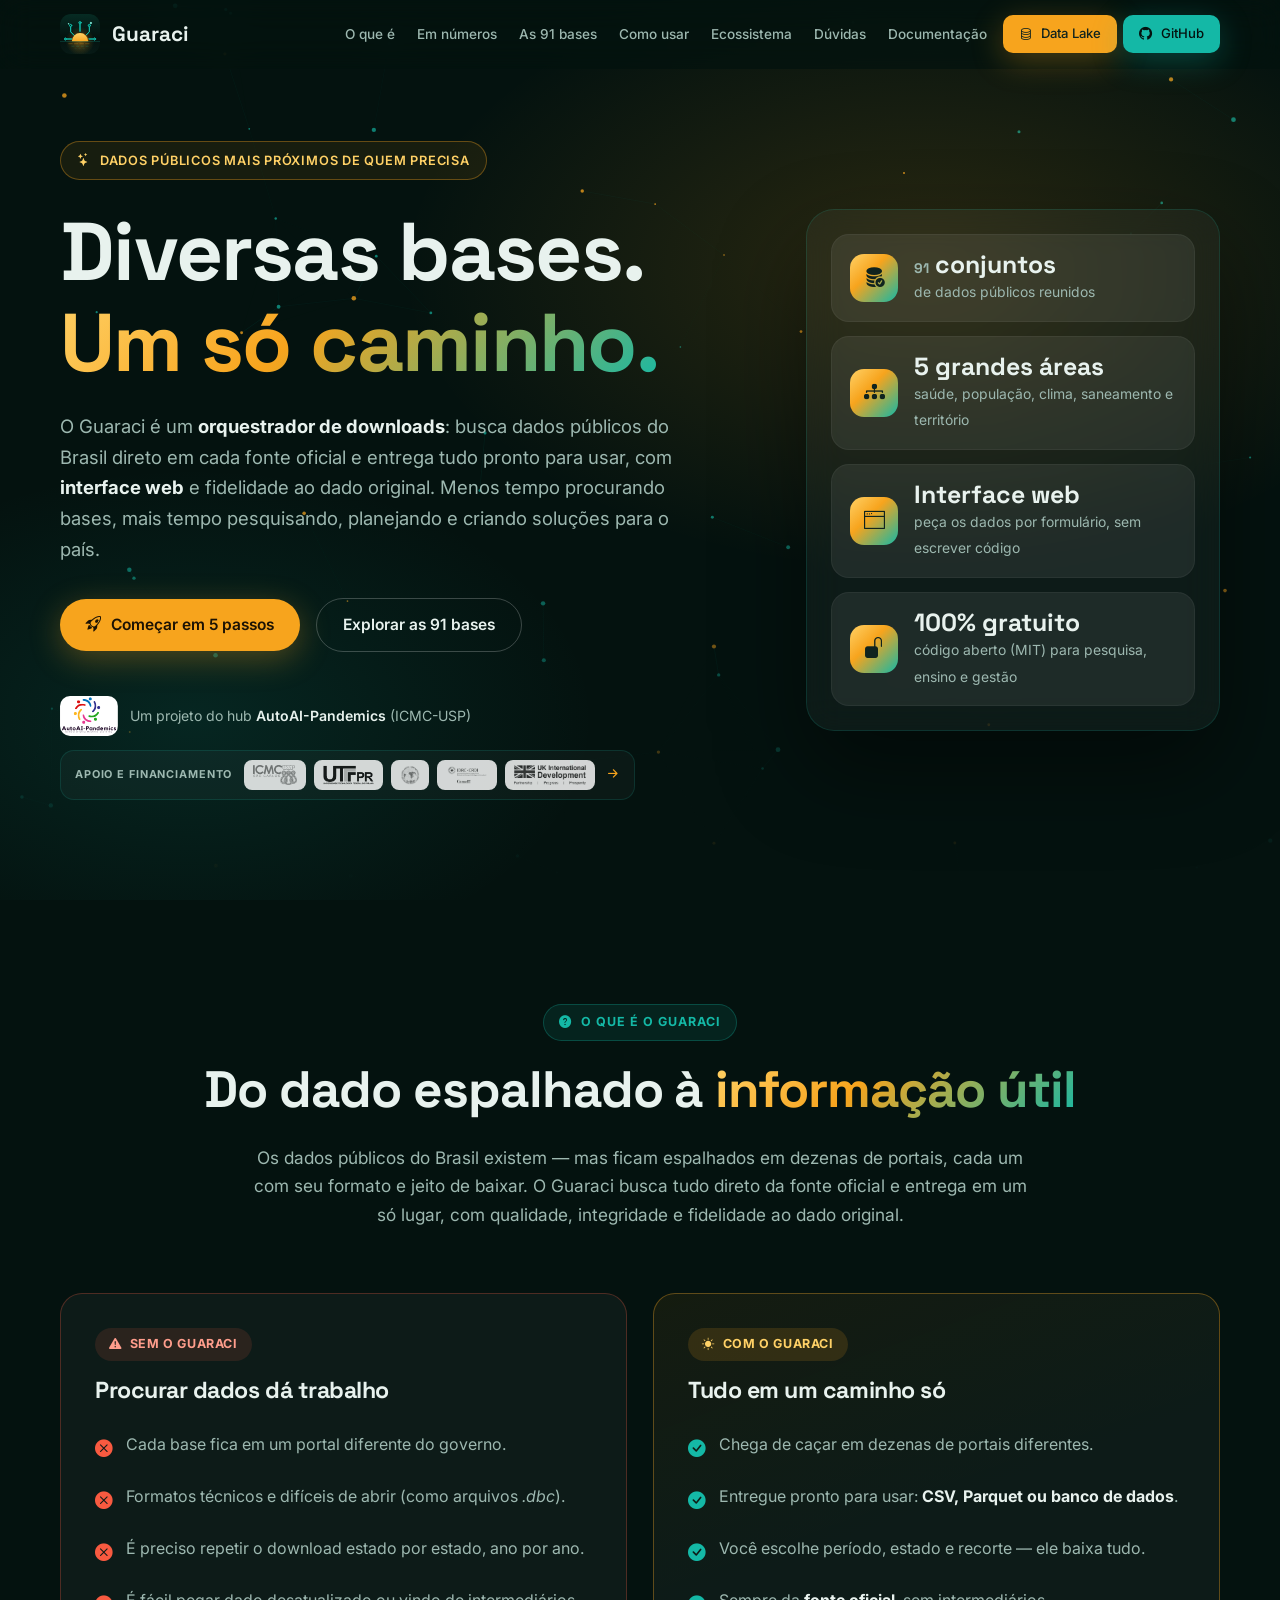
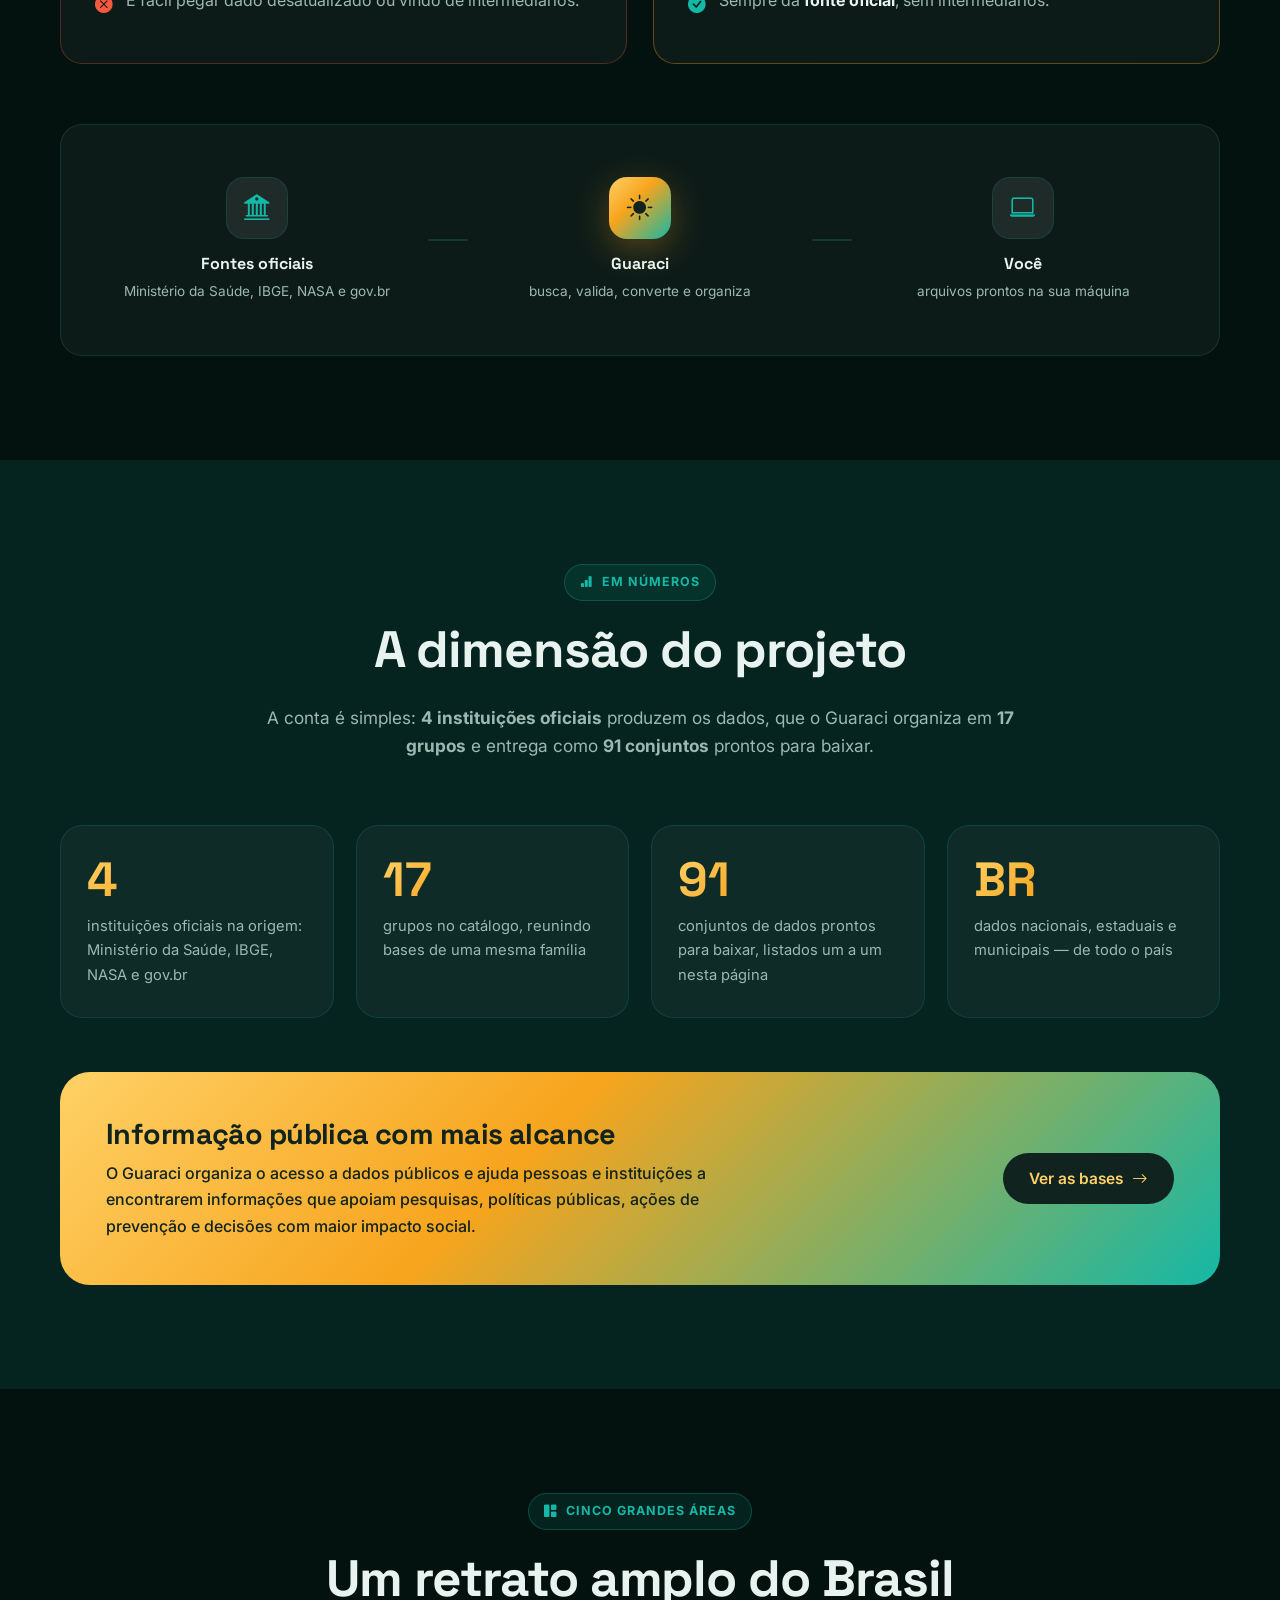
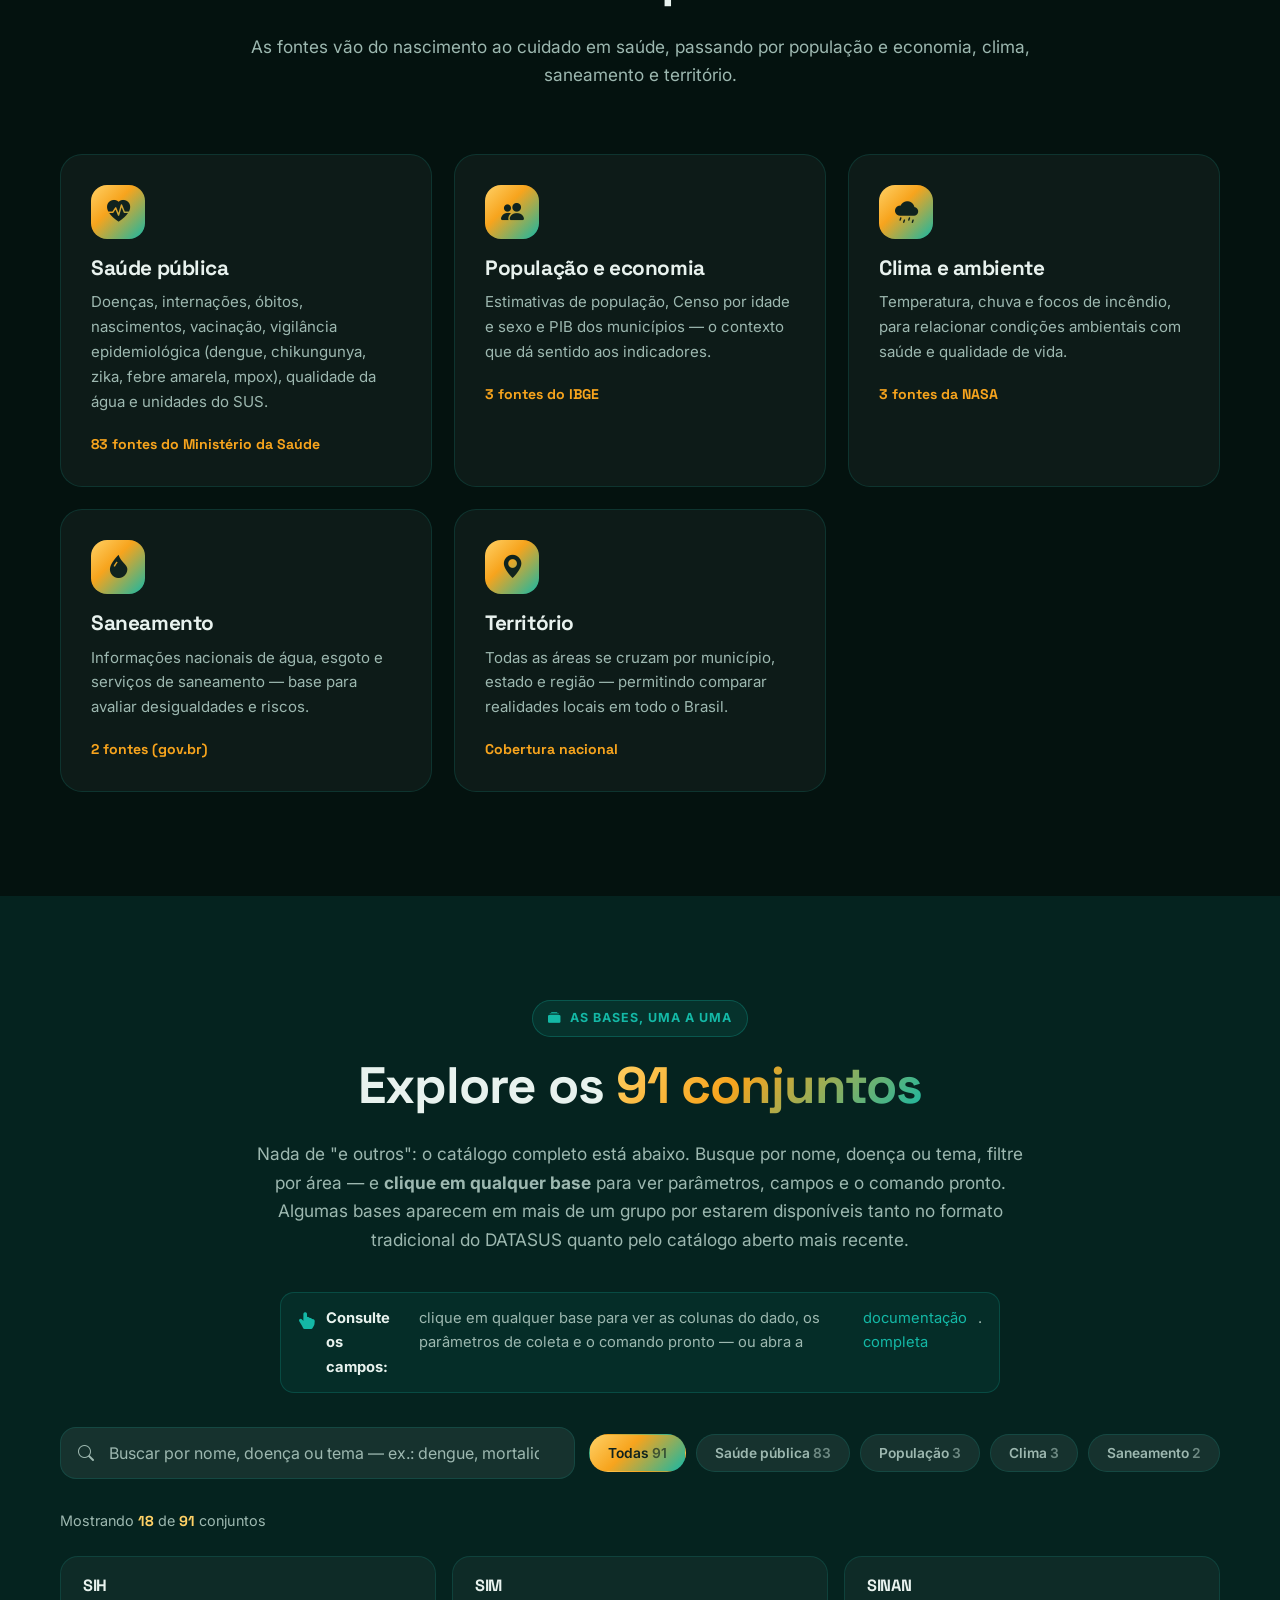
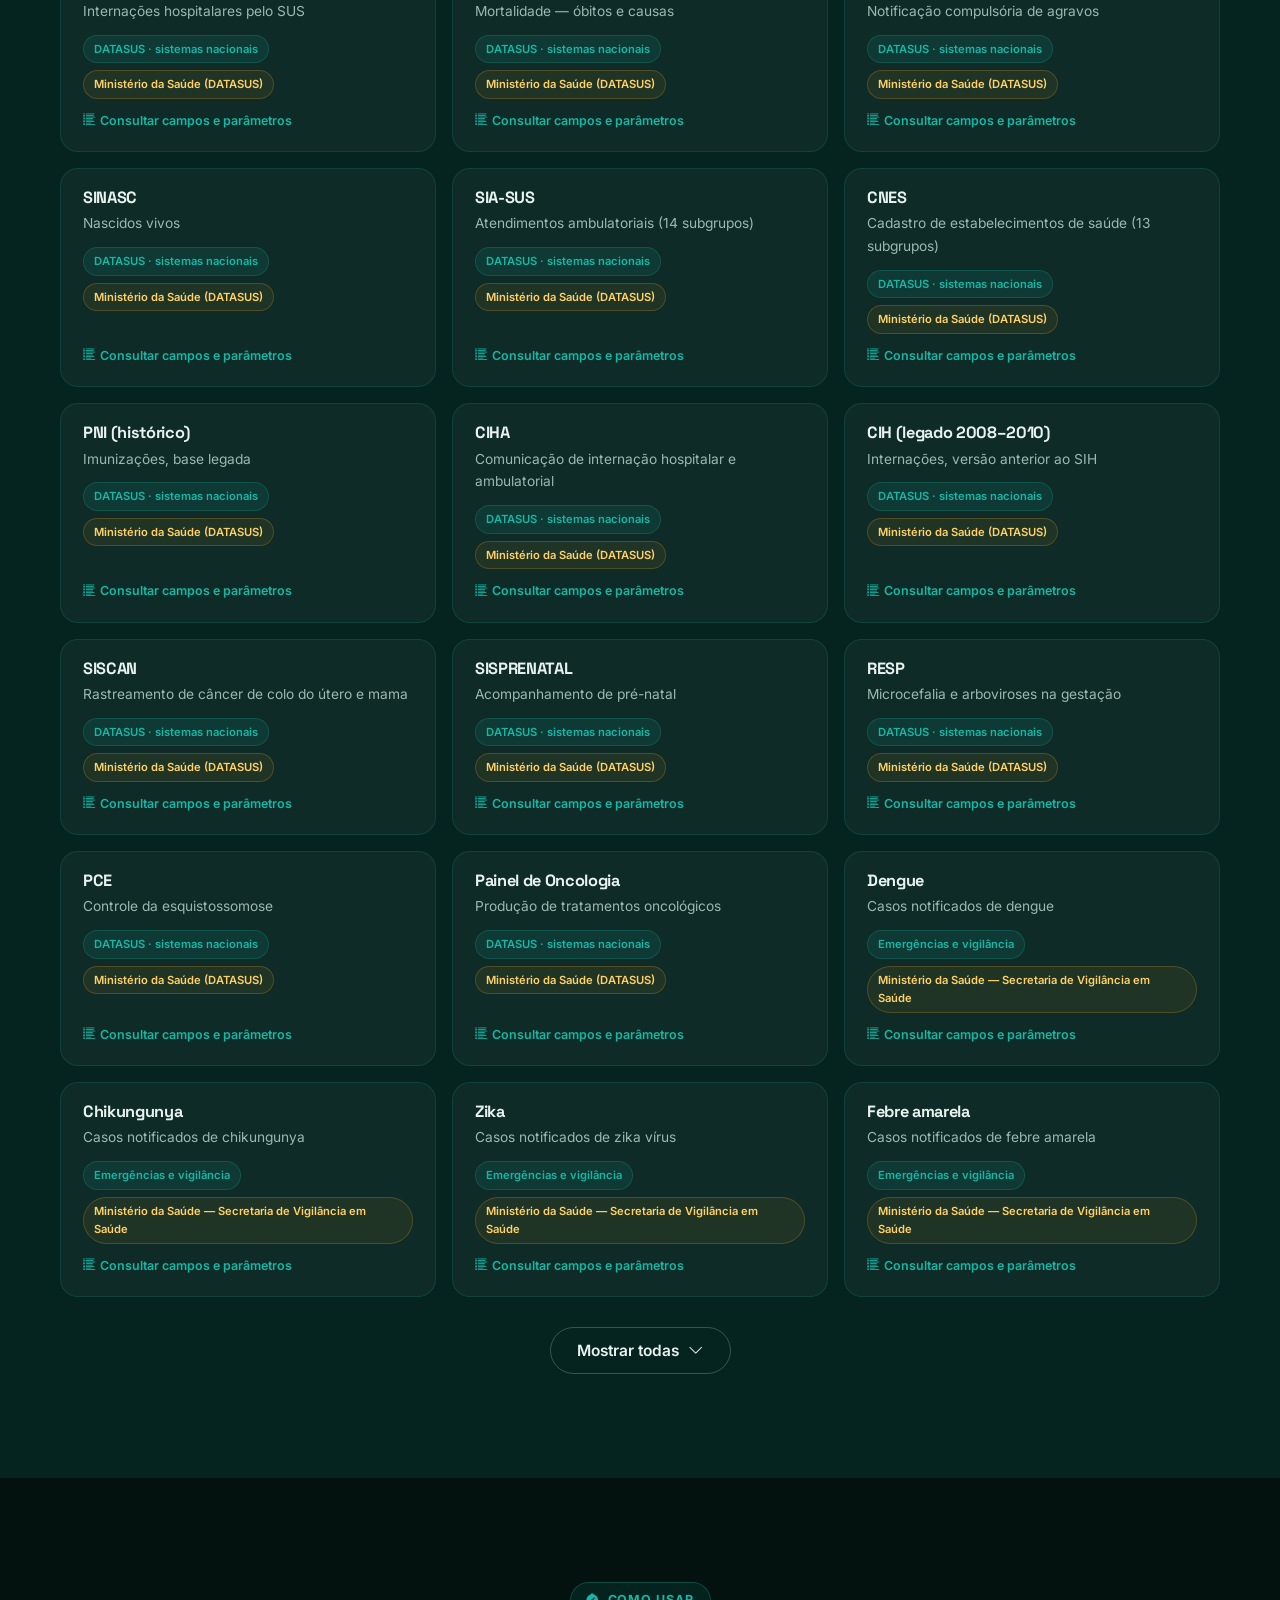
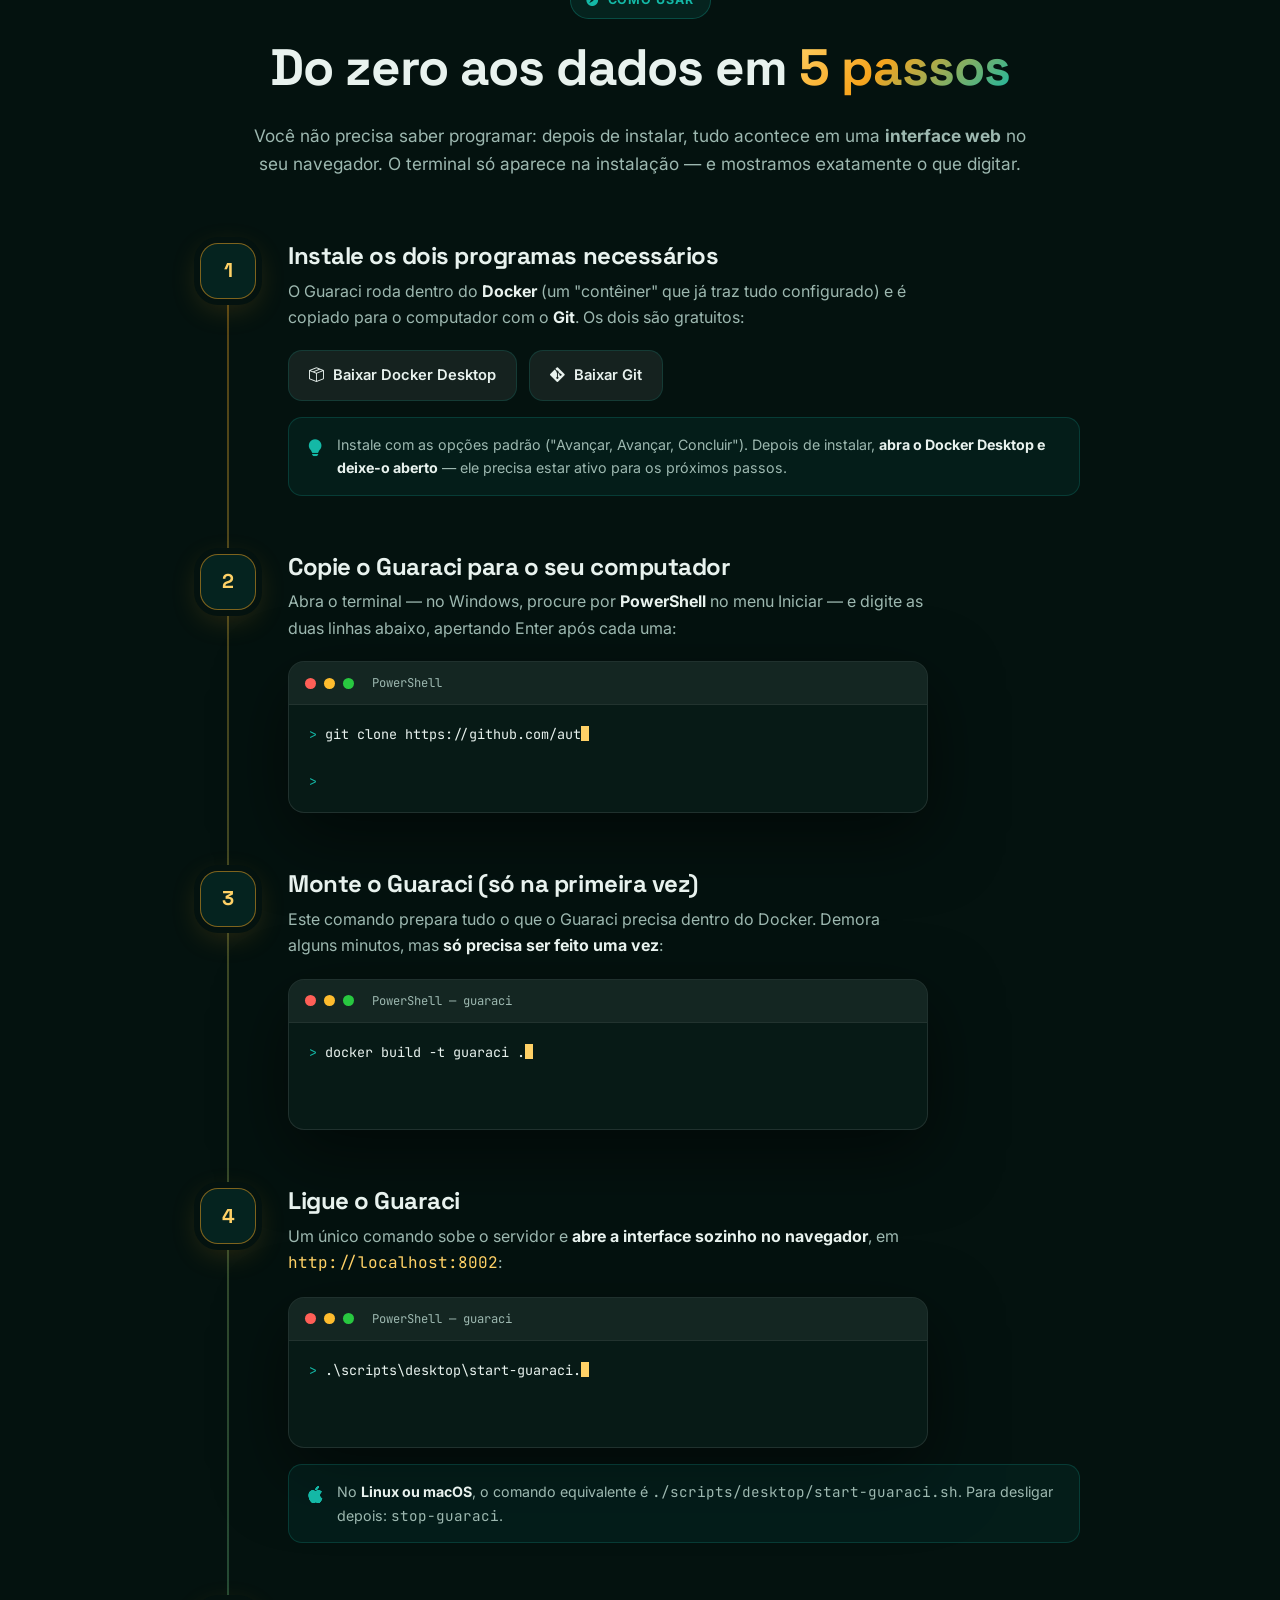
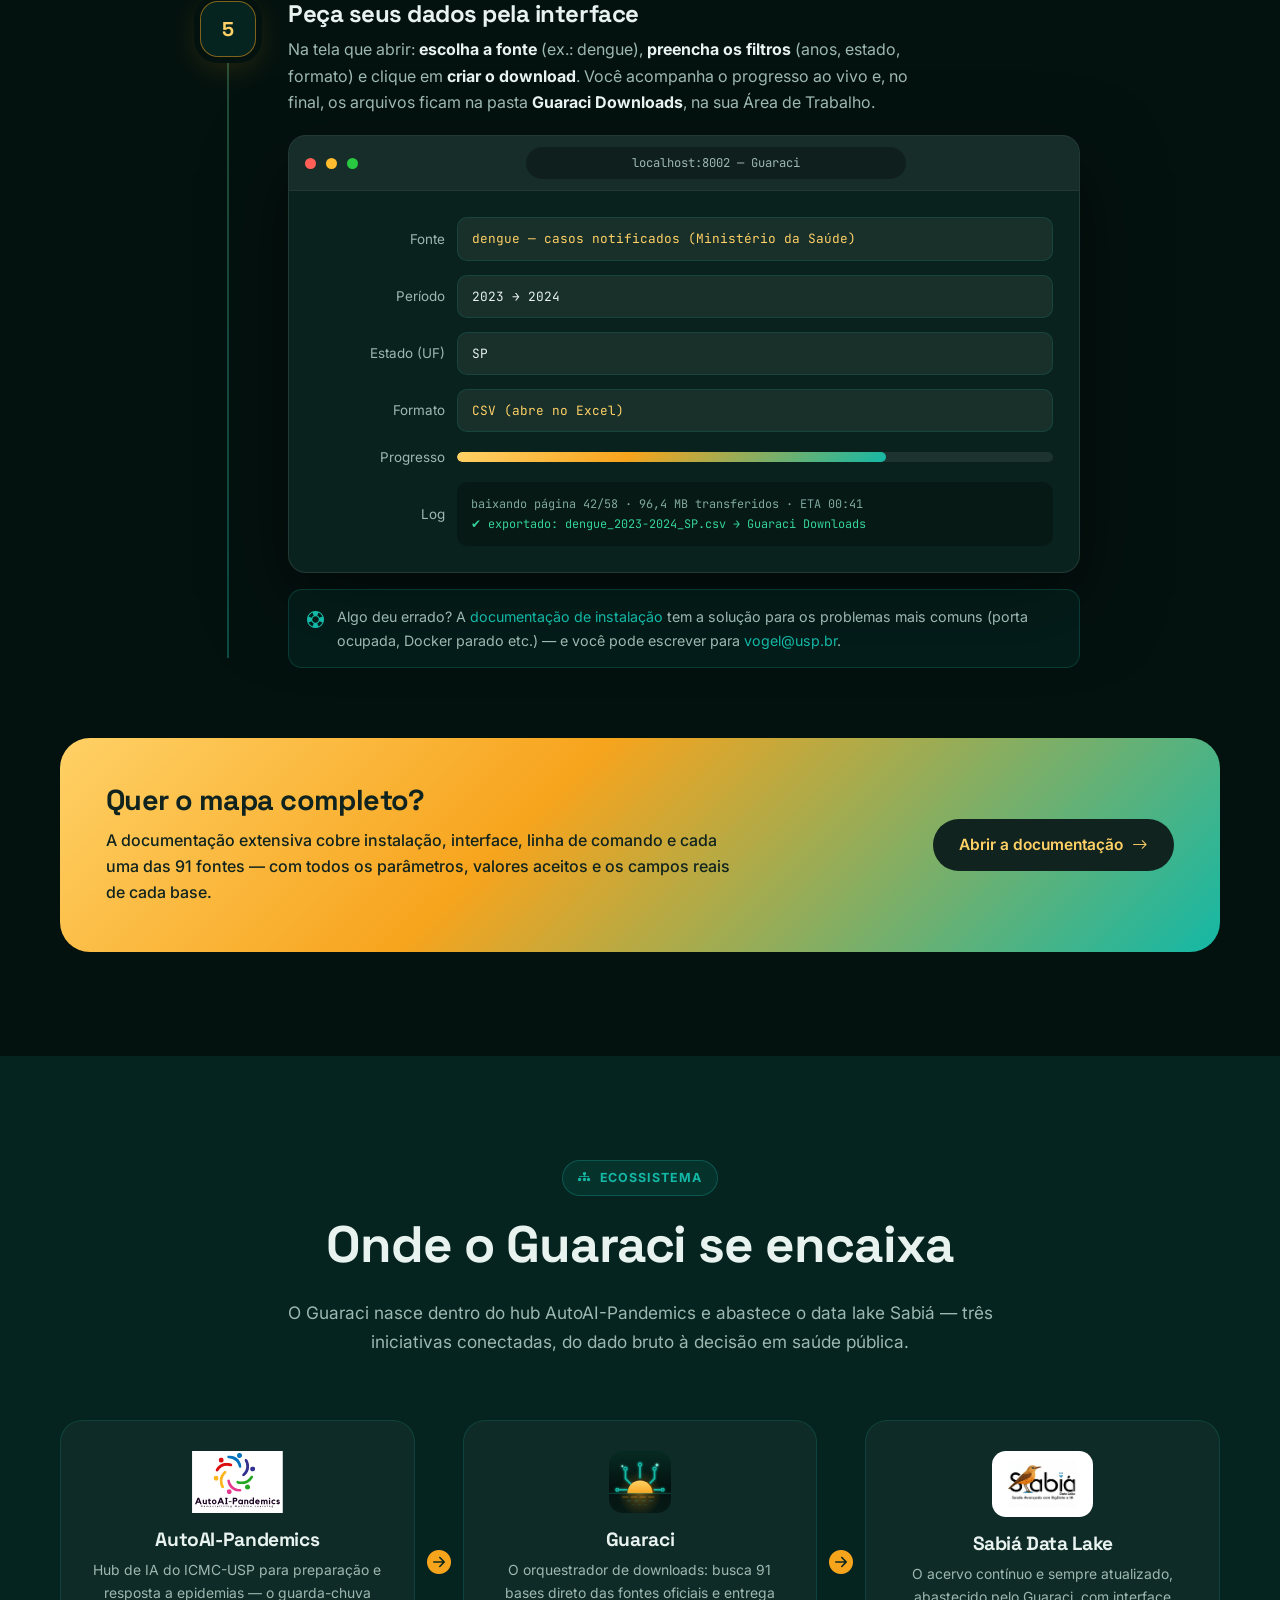
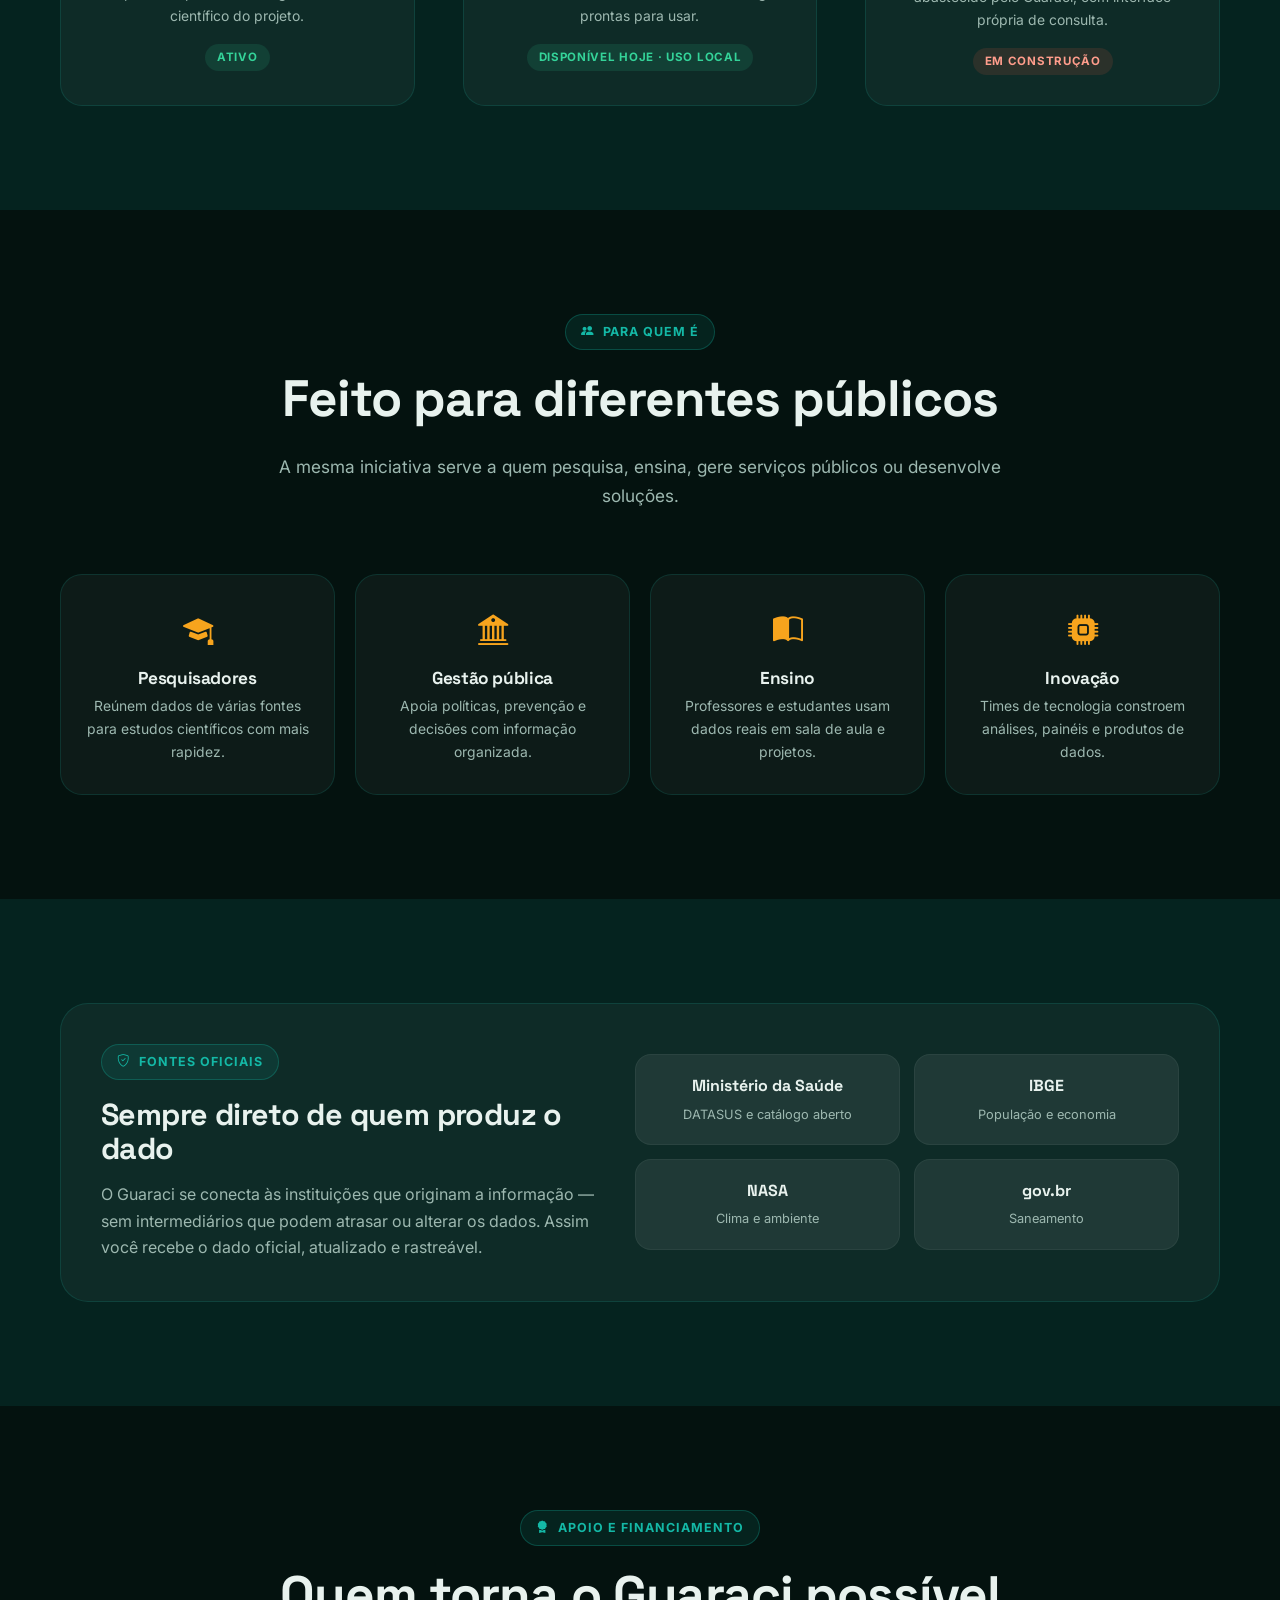
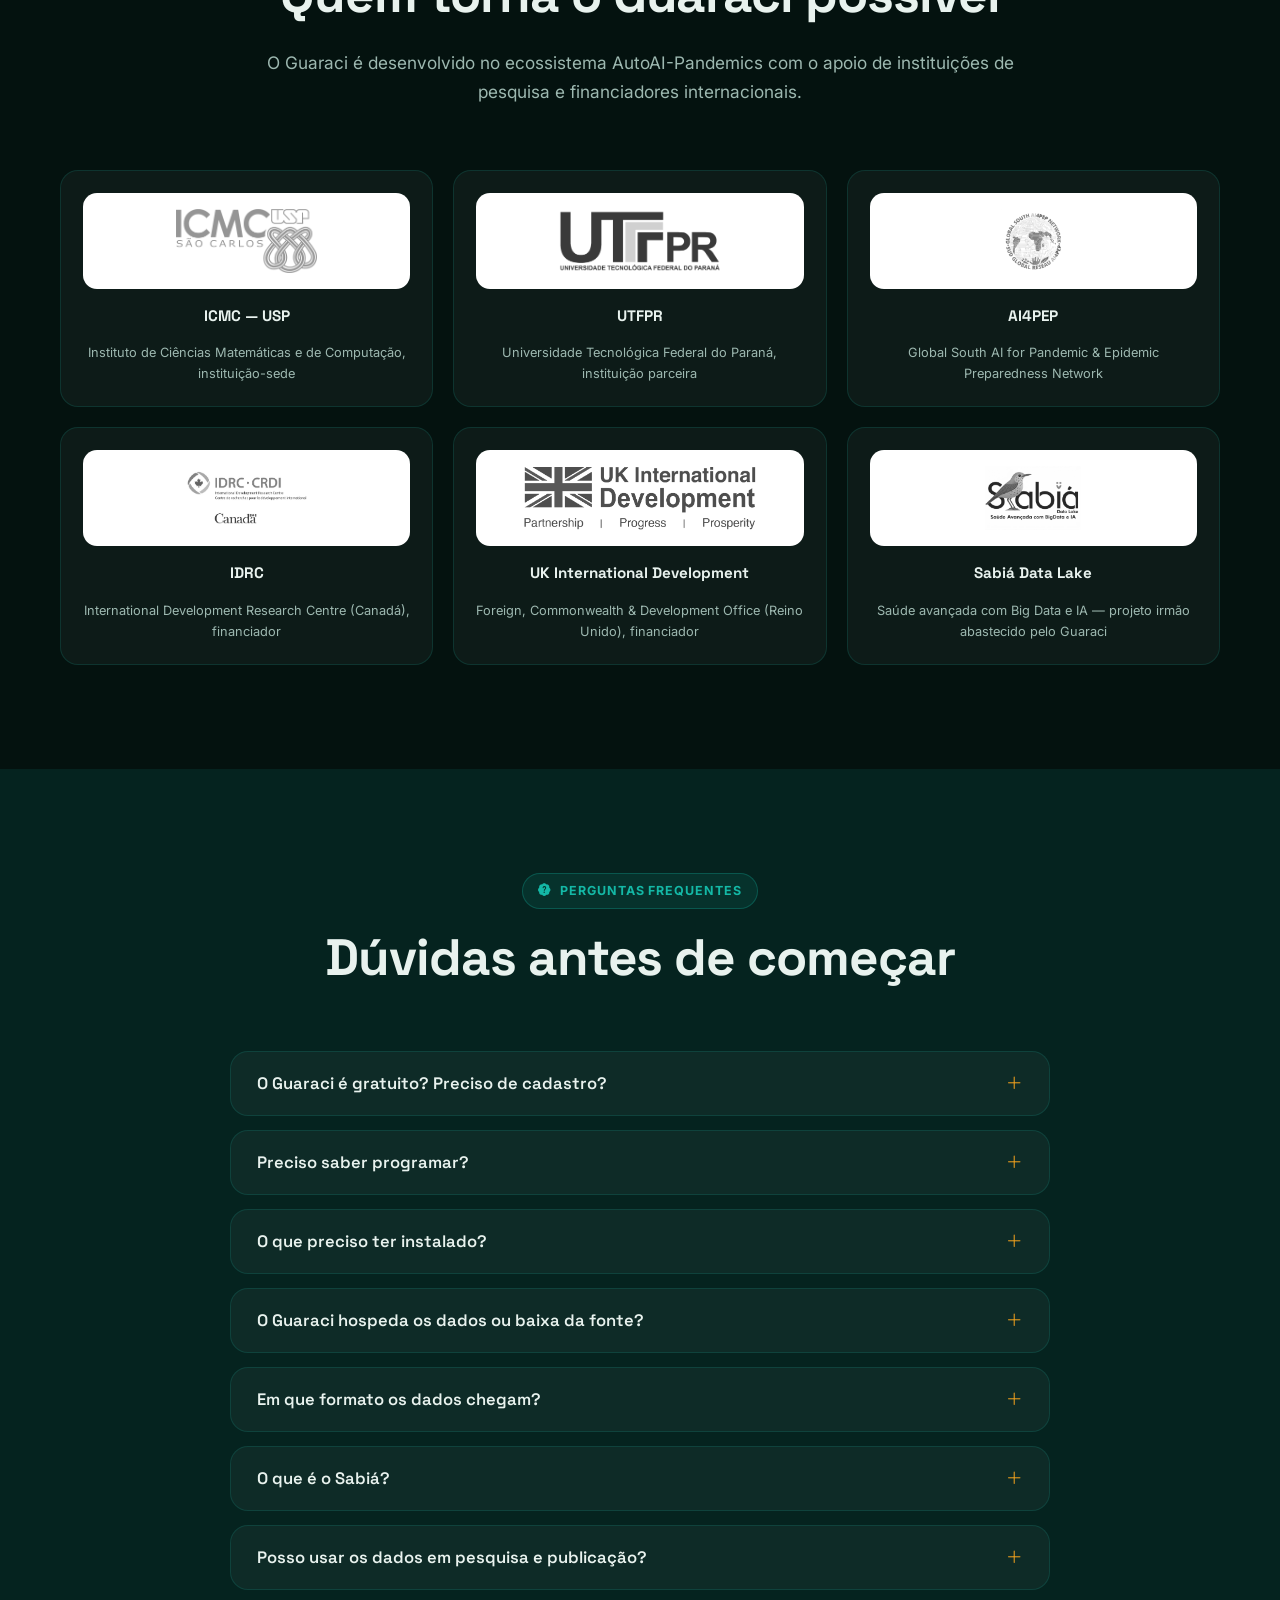
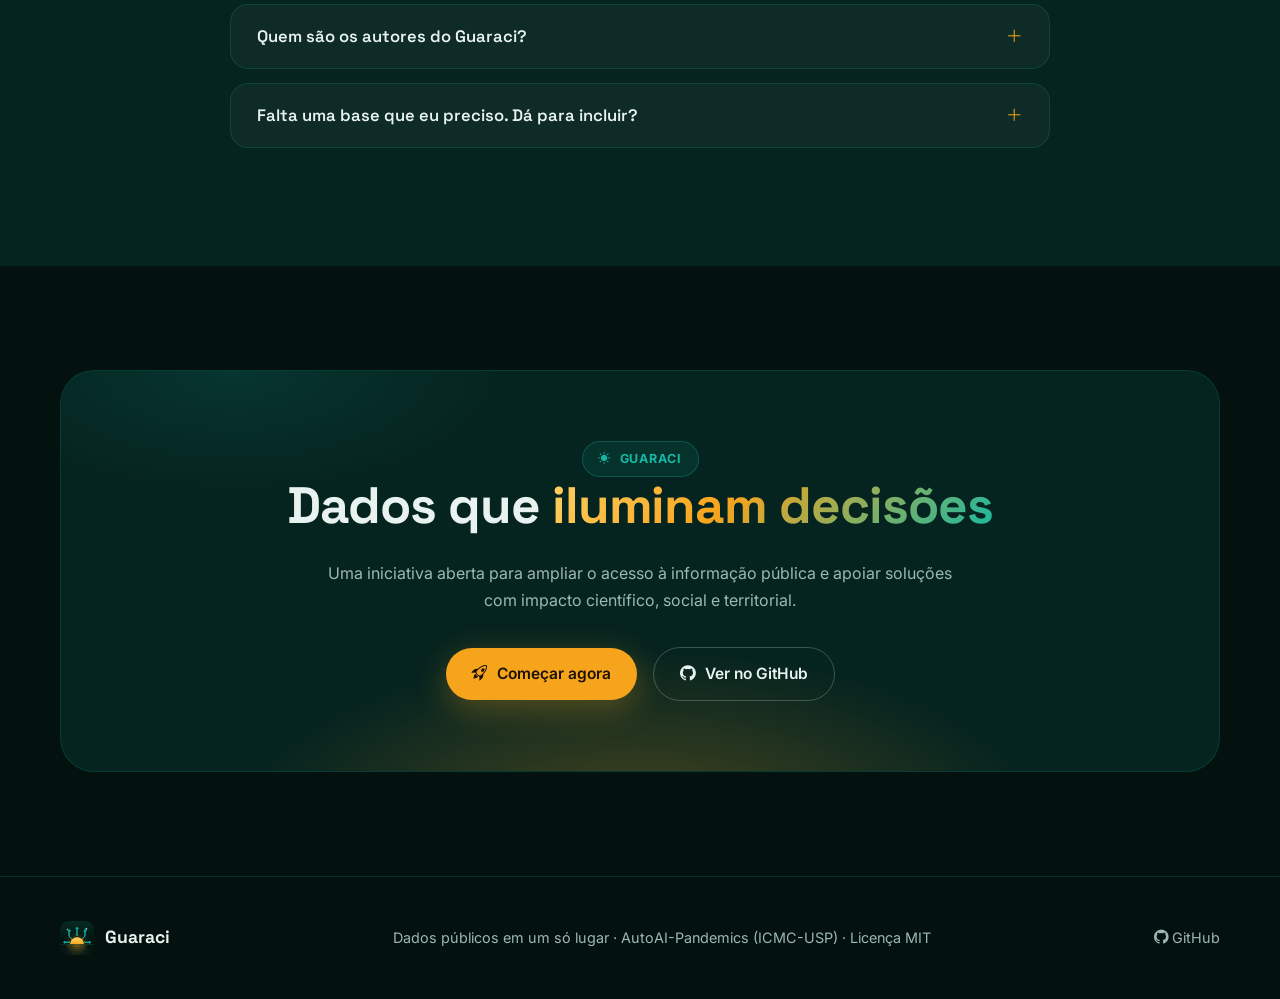
==== guaraci/index.html @ fe95762d "News" ====
<!DOCTYPE html>
<html lang="pt-BR">
<head>
  <meta charset="utf-8">
  <meta name="viewport" content="width=device-width, initial-scale=1">
  <title>Guaraci | Dados públicos do Brasil em um só lugar</title>
  <meta name="description" content="O Guaraci reúne 91 conjuntos de dados públicos brasileiros — saúde, população, clima, saneamento e território — direto das fontes oficiais, com interface web e acesso gratuito.">
  <meta property="og:title" content="Guaraci | Dados públicos do Brasil em um só lugar">
  <meta property="og:description" content="91 conjuntos de dados públicos, direto das fontes oficiais, com interface web gratuita. Um projeto AutoAI-Pandemics (ICMC-USP).">
  <meta property="og:type" content="website">
  <link rel="icon" type="image/svg+xml" href="assets/logo-guaraci.svg">
  <link rel="preconnect" href="https://fonts.googleapis.com">
  <link rel="preconnect" href="https://fonts.gstatic.com" crossorigin>
  <link href="https://fonts.googleapis.com/css2?family=Space+Grotesk:wght@500;600;700&family=Inter:wght@400;500;600;700&family=JetBrains+Mono:wght@400;600&display=swap" rel="stylesheet">
  <link href="https://cdn.jsdelivr.net/npm/bootstrap-icons@1.11.3/font/bootstrap-icons.css" rel="stylesheet">
  <link href="assets/site.css?v=20260811b" rel="stylesheet">
</head>
<body>
<div id="scroll-progress"></div>

<nav class="nav">
  <div class="container nav-inner">
    <a class="nav-brand" href="#inicio">
      <img src="assets/logo-guaraci.svg" alt="Logo do Guaraci" data-logo>
      <span data-logo-fallback style="display:none;width:40px;height:40px;border-radius:11px;background:var(--grad);place-items:center;color:#10231e;font-size:1.3rem;"><i class="bi bi-sun-fill"></i></span>
      Guaraci
    </a>
    <button class="nav-toggle" aria-label="Abrir menu"><i class="bi bi-list"></i></button>
    <div class="nav-links">
      <a href="#o-que-e">O que é</a>
      <a href="#numeros">Em números</a>
      <a href="#bases">As 91 bases</a>
      <a href="#como-usar">Como usar</a>
      <a href="#ecossistema">Ecossistema</a>
      <a href="#faq">Dúvidas</a>
      <a href="docs.html">Documentação</a>
      <a class="btn btn-sun" href="https://sabiadatalake.com.br/guaraci/" target="_blank" rel="noopener"><i class="bi bi-database"></i> Data Lake</a>
      <a class="btn btn-teal" href="https://github.com/autoaihub/guaraci" target="_blank" rel="noopener"><i class="bi bi-github"></i> GitHub</a>
    </div>
  </div>
</nav>

<!-- ═══════════ HERO ═══════════ -->
<header id="inicio" class="hero">
  <canvas id="hero-canvas" aria-hidden="true"></canvas>
  <div class="container hero-grid">
    <div>
      <span class="hero-badge"><i class="bi bi-stars"></i> Dados públicos mais próximos de quem precisa</span>
      <h1>Diversas bases.<br><span class="grad-text">Um só caminho.</span></h1>
      <p class="hero-sub">O Guaraci é um <strong>orquestrador de downloads</strong>: busca dados públicos do Brasil direto em cada fonte oficial e entrega tudo pronto para usar, com <strong>interface web</strong> e fidelidade ao dado original. Menos tempo procurando bases, mais tempo pesquisando, planejando e criando soluções para o país.</p>
      <div class="hero-ctas">
        <a href="#como-usar" class="btn btn-sun"><i class="bi bi-rocket-takeoff"></i> Começar em 5 passos</a>
        <a href="#bases" class="btn btn-ghost">Explorar as 91 bases</a>
      </div>
      <div class="hero-credits">
        <div class="hero-autoai">
          <img src="assets/partners/logo-autoai.svg" alt="Logo da AutoAI-Pandemics">
          <span>Um projeto do hub <a href="https://autoaipandemics.icmc.usp.br/" target="_blank" rel="noopener">AutoAI-Pandemics</a> (ICMC-USP)</span>
        </div>
        <a class="hero-funders" href="#apoio" aria-label="Ver a seção de apoio e financiamento">
          <span class="funders-lbl">Apoio e financiamento</span>
          <span class="funder-chip"><img src="assets/partners/icmc.png" alt="ICMC-USP"></span>
          <span class="funder-chip"><img src="assets/partners/utfpr.png" alt="UTFPR"></span>
          <span class="funder-chip"><img src="assets/partners/ai4pep.png" alt="AI4PEP"></span>
          <span class="funder-chip"><img src="assets/partners/idrc_logo_full_name_wordmark.jpg" alt="IDRC"></span>
          <span class="funder-chip"><img src="assets/partners/uk-international-development-2.png" alt="UK International Development"></span>
          <i class="bi bi-arrow-right-short"></i>
        </a>
      </div>
    </div>
    <div class="hero-panel reveal">
      <div class="hero-stat"><div class="ico"><i class="bi bi-database-fill-check"></i></div><div><strong><span data-to="91">0</span> conjuntos</strong><span>de dados públicos reunidos</span></div></div>
      <div class="hero-stat"><div class="ico"><i class="bi bi-diagram-3-fill"></i></div><div><strong>5 grandes áreas</strong><span>saúde, população, clima, saneamento e território</span></div></div>
      <div class="hero-stat"><div class="ico"><i class="bi bi-window-fullscreen"></i></div><div><strong>Interface web</strong><span>peça os dados por formulário, sem escrever código</span></div></div>
      <div class="hero-stat"><div class="ico"><i class="bi bi-unlock-fill"></i></div><div><strong>100% gratuito</strong><span>código aberto (MIT) para pesquisa, ensino e gestão</span></div></div>
    </div>
  </div>
</header>

<!-- ═══════════ O QUE É ═══════════ -->
<section id="o-que-e">
  <div class="container">
    <div class="sec-head reveal">
      <span class="kicker"><i class="bi bi-question-circle-fill"></i> O que é o Guaraci</span>
      <h2 class="sec-title">Do dado espalhado à <span class="grad-text">informação útil</span></h2>
      <p class="sec-lead">Os dados públicos do Brasil existem — mas ficam espalhados em dezenas de portais, cada um com seu formato e jeito de baixar. O Guaraci busca tudo direto da fonte oficial e entrega em um só lugar, com qualidade, integridade e fidelidade ao dado original.</p>
    </div>
    <div class="duo">
      <div class="duo-col problem reveal">
        <span class="duo-tag"><i class="bi bi-exclamation-triangle-fill"></i> Sem o Guaraci</span>
        <h3>Procurar dados dá trabalho</h3>
        <ul class="duo-list">
          <li><i class="bi bi-x-circle-fill"></i><span>Cada base fica em um portal diferente do governo.</span></li>
          <li><i class="bi bi-x-circle-fill"></i><span>Formatos técnicos e difíceis de abrir (como arquivos <em>.dbc</em>).</span></li>
          <li><i class="bi bi-x-circle-fill"></i><span>É preciso repetir o download estado por estado, ano por ano.</span></li>
          <li><i class="bi bi-x-circle-fill"></i><span>É fácil pegar dado desatualizado ou vindo de intermediários.</span></li>
        </ul>
      </div>
      <div class="duo-col solution reveal" data-delay="120">
        <span class="duo-tag"><i class="bi bi-sun-fill"></i> Com o Guaraci</span>
        <h3>Tudo em um caminho só</h3>
        <ul class="duo-list">
          <li><i class="bi bi-check-circle-fill"></i><span>Chega de caçar em dezenas de portais diferentes.</span></li>
          <li><i class="bi bi-check-circle-fill"></i><span>Entregue pronto para usar: <strong>CSV, Parquet ou banco de dados</strong>.</span></li>
          <li><i class="bi bi-check-circle-fill"></i><span>Você escolhe período, estado e recorte — ele baixa tudo.</span></li>
          <li><i class="bi bi-check-circle-fill"></i><span>Sempre da <strong>fonte oficial</strong>, sem intermediários.</span></li>
        </ul>
      </div>
    </div>
    <div class="flow reveal">
      <div class="flow-row">
        <div class="flow-node">
          <div class="ico"><i class="bi bi-bank2"></i></div>
          <strong>Fontes oficiais</strong>
          <span>Ministério da Saúde, IBGE, NASA e gov.br</span>
        </div>
        <div class="flow-link"></div>
        <div class="flow-node sunny">
          <div class="ico"><i class="bi bi-sun-fill"></i></div>
          <strong>Guaraci</strong>
          <span>busca, valida, converte e organiza</span>
        </div>
        <div class="flow-link"></div>
        <div class="flow-node">
          <div class="ico"><i class="bi bi-laptop"></i></div>
          <strong>Você</strong>
          <span>arquivos prontos na sua máquina</span>
        </div>
      </div>
    </div>
  </div>
</section>

<!-- ═══════════ EM NÚMEROS ═══════════ -->
<section id="numeros" class="soft">
  <div class="container">
    <div class="sec-head reveal">
      <span class="kicker"><i class="bi bi-bar-chart-fill"></i> Em números</span>
      <h2 class="sec-title">A dimensão do projeto</h2>
      <p class="sec-lead">A conta é simples: <strong>4 instituições oficiais</strong> produzem os dados, que o Guaraci organiza em <strong>17 grupos</strong> e entrega como <strong>91 conjuntos</strong> prontos para baixar.</p>
    </div>
    <div class="metrics">
      <div class="metric reveal"><div class="num grad-text"><span data-to="4">0</span></div><div class="lbl">instituições oficiais na origem: Ministério da Saúde, IBGE, NASA e gov.br</div></div>
      <div class="metric reveal" data-delay="90"><div class="num grad-text"><span data-to="17">0</span></div><div class="lbl">grupos no catálogo, reunindo bases de uma mesma família</div></div>
      <div class="metric reveal" data-delay="180"><div class="num grad-text"><span data-to="91">0</span></div><div class="lbl">conjuntos de dados prontos para baixar, listados um a um nesta página</div></div>
      <div class="metric reveal" data-delay="270"><div class="num grad-text">BR</div><div class="lbl">dados nacionais, estaduais e municipais — de todo o país</div></div>
    </div>
    <div class="impact reveal">
      <div>
        <h3>Informação pública com mais alcance</h3>
        <p>O Guaraci organiza o acesso a dados públicos e ajuda pessoas e instituições a encontrarem informações que apoiam pesquisas, políticas públicas, ações de prevenção e decisões com maior impacto social.</p>
      </div>
      <a href="#bases" class="btn">Ver as bases <i class="bi bi-arrow-right"></i></a>
    </div>
  </div>
</section>

<!-- ═══════════ ÁREAS ═══════════ -->
<section id="areas">
  <div class="container">
    <div class="sec-head reveal">
      <span class="kicker"><i class="bi bi-grid-1x2-fill"></i> Cinco grandes áreas</span>
      <h2 class="sec-title">Um retrato amplo do Brasil</h2>
      <p class="sec-lead">As fontes vão do nascimento ao cuidado em saúde, passando por população e economia, clima, saneamento e território.</p>
    </div>
    <div class="areas">
      <div class="area reveal"><div class="ico"><i class="bi bi-heart-pulse-fill"></i></div><h3>Saúde pública</h3><p>Doenças, internações, óbitos, nascimentos, vacinação, vigilância epidemiológica (dengue, chikungunya, zika, febre amarela, mpox), qualidade da água e unidades do SUS.</p><span class="count">83 fontes do Ministério da Saúde</span></div>
      <div class="area reveal" data-delay="80"><div class="ico"><i class="bi bi-people-fill"></i></div><h3>População e economia</h3><p>Estimativas de população, Censo por idade e sexo e PIB dos municípios — o contexto que dá sentido aos indicadores.</p><span class="count">3 fontes do IBGE</span></div>
      <div class="area reveal" data-delay="160"><div class="ico"><i class="bi bi-cloud-drizzle-fill"></i></div><h3>Clima e ambiente</h3><p>Temperatura, chuva e focos de incêndio, para relacionar condições ambientais com saúde e qualidade de vida.</p><span class="count">3 fontes da NASA</span></div>
      <div class="area reveal" data-delay="240"><div class="ico"><i class="bi bi-droplet-fill"></i></div><h3>Saneamento</h3><p>Informações nacionais de água, esgoto e serviços de saneamento — base para avaliar desigualdades e riscos.</p><span class="count">2 fontes (gov.br)</span></div>
      <div class="area reveal" data-delay="320"><div class="ico"><i class="bi bi-geo-alt-fill"></i></div><h3>Território</h3><p>Todas as áreas se cruzam por município, estado e região — permitindo comparar realidades locais em todo o Brasil.</p><span class="count">Cobertura nacional</span></div>
    </div>
  </div>
</section>

<!-- ═══════════ CATÁLOGO ═══════════ -->
<section id="bases" class="soft">
  <div class="container">
    <div class="sec-head reveal">
      <span class="kicker"><i class="bi bi-collection-fill"></i> As bases, uma a uma</span>
      <h2 class="sec-title">Explore os <span class="grad-text">91 conjuntos</span></h2>
      <p class="sec-lead">Nada de "e outros": o catálogo completo está abaixo. Busque por nome, doença ou tema, filtre por área — e <strong>clique em qualquer base</strong> para ver parâmetros, campos e o comando pronto. Algumas bases aparecem em mais de um grupo por estarem disponíveis tanto no formato tradicional do DATASUS quanto pelo catálogo aberto mais recente.</p>
    </div>
    <p class="explorer-hint reveal"><i class="bi bi-hand-index-thumb-fill"></i> <strong>Consulte os campos:</strong> clique em qualquer base para ver as colunas do dado, os parâmetros de coleta e o comando pronto — ou abra a <a href="docs.html#catalogo">documentação completa</a>.</p>
    <div class="explorer-bar reveal">
      <div class="search-box">
        <i class="bi bi-search"></i>
        <input id="bases-search" type="search" placeholder="Buscar por nome, doença ou tema — ex.: dengue, mortalidade, água…" aria-label="Buscar base">
      </div>
      <div class="chips" id="bases-chips">
        <button class="chip active" data-area="all">Todas</button>
        <button class="chip" data-area="saude">Saúde pública</button>
        <button class="chip" data-area="pop">População</button>
        <button class="chip" data-area="clima">Clima</button>
        <button class="chip" data-area="san">Saneamento</button>
      </div>
    </div>
    <p class="explorer-count" id="bases-count"></p>
    <div class="bases-grid" id="bases-grid"></div>
    <div class="explorer-empty" id="bases-empty"><i class="bi bi-binoculars" style="font-size:2rem;"></i><p>Nenhuma base encontrada com esse filtro. Tente outro termo — ou <a href="mailto:vogel@usp.br">peça a inclusão</a> de uma nova base.</p></div>
    <div class="explorer-more" id="bases-more" style="display:none;"><button class="btn btn-ghost" id="bases-more-btn">Mostrar todas <i class="bi bi-chevron-down"></i></button></div>
  </div>
</section>

<!-- ═══════════ COMO USAR ═══════════ -->
<section id="como-usar">
  <div class="container">
    <div class="sec-head reveal">
      <span class="kicker"><i class="bi bi-compass-fill"></i> Como usar</span>
      <h2 class="sec-title">Do zero aos dados em <span class="grad-text">5 passos</span></h2>
      <p class="sec-lead">Você não precisa saber programar: depois de instalar, tudo acontece em uma <strong>interface web</strong> no seu navegador. O terminal só aparece na instalação — e mostramos exatamente o que digitar.</p>
    </div>

    <div class="steps">
      <!-- Passo 1 -->
      <div class="step reveal">
        <div class="step-dot">1</div>
        <h3>Instale os dois programas necessários</h3>
        <p class="step-lead">O Guaraci roda dentro do <strong>Docker</strong> (um "contêiner" que já traz tudo configurado) e é copiado para o computador com o <strong>Git</strong>. Os dois são gratuitos:</p>
        <div class="dl-links">
          <a href="https://www.docker.com/products/docker-desktop/" target="_blank" rel="noopener"><i class="bi bi-box-seam"></i> Baixar Docker Desktop</a>
          <a href="https://git-scm.com/downloads" target="_blank" rel="noopener"><i class="bi bi-git"></i> Baixar Git</a>
        </div>
        <div class="callout"><i class="bi bi-lightbulb-fill"></i><span>Instale com as opções padrão ("Avançar, Avançar, Concluir"). Depois de instalar, <strong>abra o Docker Desktop e deixe-o aberto</strong> — ele precisa estar ativo para os próximos passos.</span></div>
      </div>

      <!-- Passo 2 -->
      <div class="step reveal">
        <div class="step-dot">2</div>
        <h3>Copie o Guaraci para o seu computador</h3>
        <p class="step-lead">Abra o terminal — no Windows, procure por <strong>PowerShell</strong> no menu Iniciar — e digite as duas linhas abaixo, apertando Enter após cada uma:</p>
        <div class="term">
          <div class="term-bar"><span class="dot r"></span><span class="dot y"></span><span class="dot g"></span><span class="title">PowerShell</span></div>
          <div class="term-body">
            <div><span class="ps1">&gt;</span> <span class="cmd" data-type>git clone https://github.com/autoaihub/guaraci.git</span></div>
            <div class="out" data-print="500">Cloning into 'guaraci'... <span class="ok">done.</span></div>
            <div><span class="ps1">&gt;</span> <span class="cmd" data-type>cd guaraci</span></div>
          </div>
        </div>
      </div>

      <!-- Passo 3 -->
      <div class="step reveal">
        <div class="step-dot">3</div>
        <h3>Monte o Guaraci (só na primeira vez)</h3>
        <p class="step-lead">Este comando prepara tudo o que o Guaraci precisa dentro do Docker. Demora alguns minutos, mas <strong>só precisa ser feito uma vez</strong>:</p>
        <div class="term">
          <div class="term-bar"><span class="dot r"></span><span class="dot y"></span><span class="dot g"></span><span class="title">PowerShell — guaraci</span></div>
          <div class="term-body">
            <div><span class="ps1">&gt;</span> <span class="cmd" data-type>docker build -t guaraci .</span></div>
            <div class="out" data-print="600">[+] Building… instalando dependências ⏳</div>
            <div class="out" data-print="700"><span class="ok">✔ Imagem "guaraci" criada com sucesso</span></div>
          </div>
        </div>
      </div>

      <!-- Passo 4 -->
      <div class="step reveal">
        <div class="step-dot">4</div>
        <h3>Ligue o Guaraci</h3>
        <p class="step-lead">Um único comando sobe o servidor e <strong>abre a interface sozinho no navegador</strong>, em <code style="font-family:var(--font-mono);color:var(--sun-2);">http://localhost:8002</code>:</p>
        <div class="term">
          <div class="term-bar"><span class="dot r"></span><span class="dot y"></span><span class="dot g"></span><span class="title">PowerShell — guaraci</span></div>
          <div class="term-body">
            <div><span class="ps1">&gt;</span> <span class="cmd" data-type>.\scripts\desktop\start-guaraci.cmd</span></div>
            <div class="out" data-print="550">Aguardando health check…</div>
            <div class="out" data-print="650"><span class="ok">✔ Guaraci no ar</span> — abrindo <span class="hl">http://localhost:8002/</span></div>
          </div>
        </div>
        <div class="callout"><i class="bi bi-apple"></i><span>No <strong>Linux ou macOS</strong>, o comando equivalente é <code style="font-family:var(--font-mono);">./scripts/desktop/start-guaraci.sh</code>. Para desligar depois: <code style="font-family:var(--font-mono);">stop-guaraci</code>.</span></div>
      </div>

      <!-- Passo 5 -->
      <div class="step reveal">
        <div class="step-dot">5</div>
        <h3>Peça seus dados pela interface</h3>
        <p class="step-lead">Na tela que abrir: <strong>escolha a fonte</strong> (ex.: dengue), <strong>preencha os filtros</strong> (anos, estado, formato) e clique em <strong>criar o download</strong>. Você acompanha o progresso ao vivo e, no final, os arquivos ficam na pasta <strong>Guaraci Downloads</strong>, na sua Área de Trabalho.</p>
        <div class="browser reveal">
          <div class="browser-bar"><span class="dot" style="width:11px;height:11px;border-radius:50%;background:#ff5f57;"></span><span class="dot" style="width:11px;height:11px;border-radius:50%;background:#febc2e;"></span><span class="dot" style="width:11px;height:11px;border-radius:50%;background:#28c840;"></span><span class="browser-url">localhost:8002 — Guaraci</span></div>
          <div class="browser-body">
            <div class="ui-row"><label>Fonte</label><div class="ui-field sel">dengue — casos notificados (Ministério da Saúde)</div></div>
            <div class="ui-row"><label>Período</label><div class="ui-field">2023 → 2024</div></div>
            <div class="ui-row"><label>Estado (UF)</label><div class="ui-field">SP</div></div>
            <div class="ui-row"><label>Formato</label><div class="ui-field sel">CSV (abre no Excel)</div></div>
            <div class="ui-row"><label>Progresso</label><div class="ui-progress"><div></div></div></div>
            <div class="ui-row"><label>Log</label><div class="ui-log">baixando página 42/58 · 96,4 MB transferidos · ETA 00:41<br><span class="ok">✔ exportado: dengue_2023-2024_SP.csv → Guaraci Downloads</span></div></div>
          </div>
        </div>
        <div class="callout"><i class="bi bi-life-preserver"></i><span>Algo deu errado? A <a href="docs.html#instalacao">documentação de instalação</a> tem a solução para os problemas mais comuns (porta ocupada, Docker parado etc.) — e você pode escrever para <a href="mailto:vogel@usp.br">vogel@usp.br</a>.</span></div>
      </div>
    </div>

    <div class="impact reveal" style="margin-top:70px;">
      <div>
        <h3>Quer o mapa completo?</h3>
        <p>A documentação extensiva cobre instalação, interface, linha de comando e cada uma das 91 fontes — com todos os parâmetros, valores aceitos e os campos reais de cada base.</p>
      </div>
      <a href="docs.html" class="btn">Abrir a documentação <i class="bi bi-arrow-right"></i></a>
    </div>
  </div>
</section>

<!-- ═══════════ ECOSSISTEMA ═══════════ -->
<section id="ecossistema" class="soft">
  <div class="container">
    <div class="sec-head reveal">
      <span class="kicker"><i class="bi bi-diagram-3-fill"></i> Ecossistema</span>
      <h2 class="sec-title">Onde o Guaraci se encaixa</h2>
      <p class="sec-lead">O Guaraci nasce dentro do hub AutoAI-Pandemics e abastece o data lake Sabiá — três iniciativas conectadas, do dado bruto à decisão em saúde pública.</p>
    </div>
    <div class="eco reveal">
      <div class="eco-card">
        <img src="assets/partners/logo-autoai.svg" alt="Logo da AutoAI-Pandemics">
        <h3>AutoAI-Pandemics</h3>
        <p>Hub de IA do ICMC-USP para preparação e resposta a epidemias — o guarda-chuva científico do projeto.</p>
        <span class="stage live">Ativo</span>
      </div>
      <div class="eco-arrow"><i class="bi bi-arrow-right-circle-fill"></i></div>
      <div class="eco-card">
        <img src="assets/logo-guaraci.svg" alt="Logo do Guaraci" data-logo>
        <span data-logo-fallback style="display:none;width:62px;height:62px;border-radius:18px;background:var(--grad);place-items:center;color:#10231e;font-size:1.7rem;margin-bottom:8px;"><i class="bi bi-sun-fill"></i></span>
        <h3>Guaraci</h3>
        <p>O orquestrador de downloads: busca 91 bases direto das fontes oficiais e entrega prontas para usar.</p>
        <span class="stage live">Disponível hoje · uso local</span>
      </div>
      <div class="eco-arrow"><i class="bi bi-arrow-right-circle-fill"></i></div>
      <div class="eco-card">
        <div class="logo-chip"><img src="assets/partners/sabia.webp" alt="Logo do Sabiá Data Lake"></div>
        <h3>Sabiá Data Lake</h3>
        <p>O acervo contínuo e sempre atualizado, abastecido pelo Guaraci, com interface própria de consulta.</p>
        <span class="stage wip">Em construção</span>
      </div>
    </div>
  </div>
</section>

<!-- ═══════════ PARA QUEM ═══════════ -->
<section id="publico">
  <div class="container">
    <div class="sec-head reveal">
      <span class="kicker"><i class="bi bi-people-fill"></i> Para quem é</span>
      <h2 class="sec-title">Feito para diferentes públicos</h2>
      <p class="sec-lead">A mesma iniciativa serve a quem pesquisa, ensina, gere serviços públicos ou desenvolve soluções.</p>
    </div>
    <div class="who">
      <div class="who-card reveal"><i class="bi bi-mortarboard-fill"></i><h3>Pesquisadores</h3><p>Reúnem dados de várias fontes para estudos científicos com mais rapidez.</p></div>
      <div class="who-card reveal" data-delay="80"><i class="bi bi-bank2"></i><h3>Gestão pública</h3><p>Apoia políticas, prevenção e decisões com informação organizada.</p></div>
      <div class="who-card reveal" data-delay="160"><i class="bi bi-book-half"></i><h3>Ensino</h3><p>Professores e estudantes usam dados reais em sala de aula e projetos.</p></div>
      <div class="who-card reveal" data-delay="240"><i class="bi bi-cpu-fill"></i><h3>Inovação</h3><p>Times de tecnologia constroem análises, painéis e produtos de dados.</p></div>
    </div>
  </div>
</section>

<!-- ═══════════ FONTES OFICIAIS ═══════════ -->
<section id="fontes" class="soft">
  <div class="container">
    <div class="trust reveal">
      <div>
        <span class="kicker"><i class="bi bi-shield-check"></i> Fontes oficiais</span>
        <h2 style="font-size:1.9rem;margin-top:18px;">Sempre direto de quem produz o dado</h2>
        <p style="color:var(--txt-2);margin:0;">O Guaraci se conecta às instituições que originam a informação — sem intermediários que podem atrasar ou alterar os dados. Assim você recebe o dado oficial, atualizado e rastreável.</p>
      </div>
      <div class="trust-logos">
        <div class="trust-logo"><strong>Ministério da Saúde</strong><span>DATASUS e catálogo aberto</span></div>
        <div class="trust-logo"><strong>IBGE</strong><span>População e economia</span></div>
        <div class="trust-logo"><strong>NASA</strong><span>Clima e ambiente</span></div>
        <div class="trust-logo"><strong>gov.br</strong><span>Saneamento</span></div>
      </div>
    </div>
  </div>
</section>

<!-- ═══════════ APOIO E FINANCIAMENTO ═══════════ -->
<section id="apoio">
  <div class="container">
    <div class="sec-head reveal">
      <span class="kicker"><i class="bi bi-award-fill"></i> Apoio e financiamento</span>
      <h2 class="sec-title">Quem torna o Guaraci possível</h2>
      <p class="sec-lead">O Guaraci é desenvolvido no ecossistema AutoAI-Pandemics com o apoio de instituições de pesquisa e financiadores internacionais.</p>
    </div>
    <div class="partners-grid">
      <div class="partner reveal"><div class="logo-box"><img src="assets/partners/icmc.png" alt="Logo do ICMC-USP"></div><strong>ICMC — USP</strong><span>Instituto de Ciências Matemáticas e de Computação, instituição-sede</span></div>
      <div class="partner reveal" data-delay="70"><div class="logo-box"><img src="assets/partners/utfpr.png" alt="Logo da UTFPR"></div><strong>UTFPR</strong><span>Universidade Tecnológica Federal do Paraná, instituição parceira</span></div>
      <div class="partner reveal" data-delay="140"><div class="logo-box"><img src="assets/partners/ai4pep.png" alt="Logo da rede AI4PEP"></div><strong>AI4PEP</strong><span>Global South AI for Pandemic &amp; Epidemic Preparedness Network</span></div>
      <div class="partner reveal" data-delay="210"><div class="logo-box"><img src="assets/partners/idrc_logo_full_name_wordmark.jpg" alt="Logo do IDRC"></div><strong>IDRC</strong><span>International Development Research Centre (Canadá), financiador</span></div>
      <div class="partner reveal" data-delay="280"><div class="logo-box"><img src="assets/partners/uk-international-development-2.png" alt="Logo do UK International Development (FCDO)"></div><strong>UK International Development</strong><span>Foreign, Commonwealth &amp; Development Office (Reino Unido), financiador</span></div>
      <div class="partner reveal" data-delay="350"><div class="logo-box"><img src="assets/partners/sabia.webp" alt="Logo do Sabiá Data Lake"></div><strong>Sabiá Data Lake</strong><span>Saúde avançada com Big Data e IA — projeto irmão abastecido pelo Guaraci</span></div>
    </div>
  </div>
</section>

<!-- ═══════════ FAQ ═══════════ -->
<section id="faq" class="soft">
  <div class="container">
    <div class="sec-head reveal">
      <span class="kicker"><i class="bi bi-patch-question-fill"></i> Perguntas frequentes</span>
      <h2 class="sec-title">Dúvidas antes de começar</h2>
    </div>
    <div class="faq">
      <div class="faq-item reveal">
        <button class="faq-q" aria-expanded="false">O Guaraci é gratuito? Preciso de cadastro?<i class="bi bi-plus-lg"></i></button>
        <div class="faq-a"><div class="faq-a-inner">Sim, é gratuito e de código aberto, sob licença MIT. Não há cadastro nem senha: você baixa o projeto do GitHub e roda na sua própria máquina. Algumas fontes externas podem exigir uma chave de acesso própria delas (como a NASA) — a documentação indica quais.</div></div>
      </div>
      <div class="faq-item reveal">
        <button class="faq-q" aria-expanded="false">Preciso saber programar?<i class="bi bi-plus-lg"></i></button>
        <div class="faq-a"><div class="faq-a-inner">Não. Depois da instalação, tudo acontece em uma <strong>interface web</strong> no navegador: você escolhe a fonte, preenche filtros em um formulário e acompanha o download. O terminal só é usado nos passos de instalação — e o passo a passo acima mostra exatamente o que digitar.</div></div>
      </div>
      <div class="faq-item reveal">
        <button class="faq-q" aria-expanded="false">O que preciso ter instalado?<i class="bi bi-plus-lg"></i></button>
        <div class="faq-a"><div class="faq-a-inner"><strong>Git</strong> e <strong>Docker Desktop</strong>, ambos gratuitos. É o caminho oficialmente suportado para rodar o Guaraci na sua máquina — o Docker garante que tudo funcione igual em qualquer computador.</div></div>
      </div>
      <div class="faq-item reveal">
        <button class="faq-q" aria-expanded="false">O Guaraci hospeda os dados ou baixa da fonte?<i class="bi bi-plus-lg"></i></button>
        <div class="faq-a"><div class="faq-a-inner">Baixa da fonte. O Guaraci não guarda uma cópia própria dos dados nem serve como intermediário: quando você pede um conjunto, ele vai buscar no sistema oficial que o produz (DATASUS, catálogo aberto do Ministério da Saúde, IBGE, NASA ou gov.br). O que você recebe é o dado oficial, com a atualização que a fonte tiver publicado.</div></div>
      </div>
      <div class="faq-item reveal">
        <button class="faq-q" aria-expanded="false">Em que formato os dados chegam?<i class="bi bi-plus-lg"></i></button>
        <div class="faq-a"><div class="faq-a-inner">Em <strong>CSV</strong>, <strong>Parquet</strong> ou banco <strong>SQLite</strong>, prontos para abrir em qualquer ferramenta de análise. Isso vale inclusive para as bases do DATASUS distribuídas em <code>.dbc</code>, um formato compactado antigo que costuma travar quem está começando: o Guaraci faz a conversão para você.</div></div>
      </div>
      <div class="faq-item reveal">
        <button class="faq-q" aria-expanded="false">O que é o Sabiá?<i class="bi bi-plus-lg"></i></button>
        <div class="faq-a"><div class="faq-a-inner">É o data lake — um grande acervo de dados sempre atualizado — abastecido pelo Guaraci. No futuro, o Sabiá vai disponibilizar uma interface própria de consulta, sem que você precise instalar nada. Por enquanto, essa interface está em construção; saiba mais em <a href="https://sabiadatalake.com.br/" target="_blank" rel="noopener">sabiadatalake.com.br</a>.</div></div>
      </div>
      <div class="faq-item reveal">
        <button class="faq-q" aria-expanded="false">Posso usar os dados em pesquisa e publicação?<i class="bi bi-plus-lg"></i></button>
        <div class="faq-a"><div class="faq-a-inner">Sim. São dados públicos, obtidos das fontes oficiais — as condições de uso são as da instituição que produz cada base, e recomendamos citá-la sempre. O Guaraci em si é MIT e traz um arquivo <code>CITATION.cff</code> no repositório, caso você queira também referenciar a ferramenta usada na coleta.</div></div>
      </div>
      <div class="faq-item reveal">
        <button class="faq-q" aria-expanded="false">Quem são os autores do Guaraci?<i class="bi bi-plus-lg"></i></button>
        <div class="faq-a"><div class="faq-a-inner"><strong>Luis Felipe Vogel Lopes</strong> (autor principal, responsável pela plataforma atual), <strong>Pedro Guilherme dos Reis Teixeira</strong> (autor original, criador do protótipo inicial), <strong>Marina Carvalho Arruda Barreto</strong>, <strong>Bruna Costa de Souza</strong> e <strong>Bruno Rafael Florentino</strong>, e os orientadores <strong>Robson Parmezan Bonidia</strong> e <strong>André Carlos Ponce de Leon Ferreira de Carvalho</strong>. A lista oficial, com afiliações, está no arquivo <code>CITATION.cff</code> do repositório.</div></div>
      </div>
      <div class="faq-item reveal">
        <button class="faq-q" aria-expanded="false">Falta uma base que eu preciso. Dá para incluir?<i class="bi bi-plus-lg"></i></button>
        <div class="faq-a"><div class="faq-a-inner">Dá. O catálogo cresce conforme a necessidade de quem usa: escreva para <a href="mailto:vogel@usp.br">vogel@usp.br</a> contando qual base você precisa e o órgão que a publica. O mesmo vale para relatar um erro em alguma coleta — quanto mais específico o relato, mais rápido o ajuste.</div></div>
      </div>
    </div>
  </div>
</section>

<!-- ═══════════ CTA ═══════════ -->
<section id="cta-final">
  <div class="container">
    <div class="cta reveal">
      <span class="kicker"><i class="bi bi-sun-fill"></i> Guaraci</span>
      <h2>Dados que <span class="grad-text">iluminam decisões</span></h2>
      <p>Uma iniciativa aberta para ampliar o acesso à informação pública e apoiar soluções com impacto científico, social e territorial.</p>
      <div class="hero-ctas" style="justify-content:center;">
        <a href="#como-usar" class="btn btn-sun"><i class="bi bi-rocket-takeoff"></i> Começar agora</a>
        <a href="https://github.com/autoaihub/guaraci" target="_blank" rel="noopener" class="btn btn-ghost"><i class="bi bi-github"></i> Ver no GitHub</a>
      </div>
    </div>
  </div>
</section>

<footer>
  <div class="container footer-inner">
    <div class="footer-brand">
      <img src="assets/logo-guaraci.svg" alt="" data-logo>
      <span data-logo-fallback style="display:none;width:34px;height:34px;border-radius:9px;background:var(--grad);place-items:center;color:#10231e;font-size:1rem;"><i class="bi bi-sun-fill"></i></span>
      Guaraci
    </div>
    <div>Dados públicos em um só lugar · <a href="https://autoaipandemics.icmc.usp.br/" target="_blank" rel="noopener">AutoAI-Pandemics (ICMC-USP)</a> · Licença MIT</div>
    <div><a href="https://github.com/autoaihub/guaraci" target="_blank" rel="noopener"><i class="bi bi-github"></i> GitHub</a></div>
  </div>
</footer>

<!-- Modal de detalhe de fonte (preenchido pelo site.js) -->
<div class="modal-backdrop" id="base-modal" hidden>
  <div class="modal" role="dialog" aria-modal="true" aria-labelledby="modal-title">
    <button class="modal-close" type="button" aria-label="Fechar"><i class="bi bi-x-lg"></i></button>
    <div class="modal-body" id="modal-body"></div>
  </div>
</div>

<script src="assets/catalog-data.js?v=20260811b"></script>
<script src="assets/site.js?v=20260811b"></script>

<div class="gtranslate_wrapper"></div>
<script>window.gtranslateSettings = {"default_language":"pt","languages":["en","fr","de", "pt", "it","es"],"wrapper_selector":".gtranslate_wrapper","switcher_horizontal_position":"left","switcher_vertical_position":"bottom","alt_flags":{"en":"usa","pt":"brazil"}}</script>
<script src="https://cdn.gtranslate.net/widgets/latest/float.js" defer></script>
</body>
</html>
---- guaraci/assets/site.css ----
/* ═══════════════ Guaraci — tema "amanhecer de dados" ═══════════════ */
:root {
  --sun: #f7a41d;
  --sun-2: #ffd166;
  --ember: #f85a40;
  --teal: #14b8a6;
  --teal-deep: #008374;
  --bg: #04120f;
  --bg-2: #05231f;
  --surface: rgba(255, 255, 255, .04);
  --surface-2: rgba(255, 255, 255, .07);
  --line: rgba(20, 184, 166, .16);
  --txt: #e8f2ee;
  --txt-2: #9db8b0;
  --grad: linear-gradient(135deg, #ffd166, #f7a41d 40%, #14b8a6);
  --radius: 22px;
  --font-display: 'Space Grotesk', sans-serif;
  --font-body: 'Inter', sans-serif;
  --font-mono: 'JetBrains Mono', monospace;
}

* { box-sizing: border-box; scrollbar-width: thin; scrollbar-color: rgba(20, 184, 166, .35) rgba(255, 255, 255, .04); }
::-webkit-scrollbar { width: 10px; height: 10px; }
::-webkit-scrollbar-track { background: transparent; }
::-webkit-scrollbar-thumb { background: rgba(20, 184, 166, .28); border-radius: 999px; border: 2px solid var(--bg); }
::-webkit-scrollbar-thumb:hover { background: rgba(20, 184, 166, .5); }
html { scroll-behavior: smooth; }
body {
  margin: 0;
  font-family: var(--font-body);
  background: var(--bg);
  color: var(--txt);
  line-height: 1.65;
  overflow-x: hidden;
}
h1, h2, h3, h4, h5 { font-family: var(--font-display); line-height: 1.12; margin: 0 0 .5em; letter-spacing: -.02em; }
p { margin: 0 0 1em; }
a { color: var(--teal); text-decoration: none; }
a:hover { color: var(--sun-2); }
img { max-width: 100%; }
.container { width: min(1160px, calc(100% - 48px)); margin-inline: auto; }
::selection { background: rgba(247, 164, 29, .35); }

.grad-text {
  background: var(--grad);
  -webkit-background-clip: text;
  background-clip: text;
  color: transparent;
}

/* ── Barra de progresso de scroll ── */
#scroll-progress {
  position: fixed; top: 0; left: 0; height: 3px; width: 0;
  background: var(--grad); z-index: 300;
}

/* ── Navbar ── */
.nav {
  position: fixed; top: 0; left: 0; right: 0; z-index: 200;
  backdrop-filter: blur(16px);
  background: rgba(4, 18, 15, .72);
  border-bottom: 1px solid transparent;
  transition: border-color .3s, background .3s;
}
.nav.scrolled { border-bottom-color: var(--line); background: rgba(4, 18, 15, .9); }
.nav-inner { display: flex; align-items: center; gap: 28px; padding: 14px 0; }
.nav-brand { display: flex; align-items: center; gap: 12px; font-family: var(--font-display); font-weight: 700; font-size: 1.3rem; color: var(--txt); }
.nav-brand img, .nav-brand svg { width: 40px; height: 40px; border-radius: 11px; }
.nav-links { display: flex; gap: 2px; margin-left: auto; align-items: center; flex-wrap: nowrap; }
.nav-links a { color: var(--txt-2); font-weight: 500; font-size: .85rem; padding: 7px 10px; border-radius: 10px; transition: .2s; white-space: nowrap; flex-shrink: 0; }
.nav-links a:hover { color: var(--txt); background: var(--surface-2); }
.btn { display: inline-flex; align-items: center; gap: 9px; font-weight: 600; border-radius: 999px; padding: 13px 26px; font-size: .97rem; transition: .22s ease; border: 0; cursor: pointer; font-family: var(--font-body); }
.btn-sun { background: var(--sun); color: #1c1204; box-shadow: 0 8px 32px rgba(247, 164, 29, .3); }
.btn-sun:hover { background: var(--sun-2); color: #1c1204; transform: translateY(-2px); box-shadow: 0 12px 40px rgba(247, 164, 29, .42); }
.btn-ghost { background: transparent; color: var(--txt); border: 1px solid rgba(255, 255, 255, .22); }
.btn-ghost:hover { border-color: var(--teal); color: var(--teal); }
.btn-teal { background: var(--teal); color: #04120f; box-shadow: 0 8px 32px rgba(20, 184, 166, .3); }
.btn-teal:hover { background: var(--teal-deep); color: #04120f; transform: translateY(-2px); box-shadow: 0 12px 40px rgba(20, 184, 166, .42); }
.nav .btn { padding: 8px 16px; font-size: .82rem; margin-left: 4px; }
/* especificidade: .nav-links a pintava os botões de cinza sobre o fundo colorido */
.nav-links a.btn-sun { color: #10231e; }
.nav-links a.btn-sun:hover { color: #10231e; background: var(--sun-2); }
.nav-links a.btn-teal { color: #04120f; }
.nav-links a.btn-teal:hover { color: #04120f; background: var(--teal-deep); }
.nav-toggle { display: none; margin-left: auto; background: none; border: 0; color: var(--txt); font-size: 1.6rem; cursor: pointer; }

/* ── Hero ── */
.hero { position: relative; min-height: 100svh; display: flex; align-items: center; overflow: hidden; padding: 130px 0 90px; }
#hero-canvas { position: absolute; inset: 0; width: 100%; height: 100%; }
.hero::after {
  content: ""; position: absolute; inset: 0; pointer-events: none;
  background:
    radial-gradient(58% 48% at 72% 30%, rgba(247, 164, 29, .16), transparent 70%),
    radial-gradient(45% 40% at 15% 80%, rgba(20, 184, 166, .12), transparent 70%),
    linear-gradient(180deg, transparent 55%, var(--bg) 98%);
}
.hero-grid { position: relative; z-index: 2; display: grid; grid-template-columns: 1.25fr .75fr; gap: 56px; align-items: center; }
.hero-badge {
  display: inline-flex; align-items: center; gap: 9px; padding: 8px 16px; border-radius: 999px;
  border: 1px solid rgba(247, 164, 29, .35); background: rgba(247, 164, 29, .08);
  color: var(--sun-2); font-size: .8rem; font-weight: 600; letter-spacing: .06em; text-transform: uppercase;
}
.hero h1 { font-size: clamp(2.9rem, 6.4vw, 5.4rem); font-weight: 700; margin: 26px 0 22px; }
.hero-sub { font-size: 1.16rem; color: var(--txt-2); max-width: 620px; margin-bottom: 34px; }
.hero-sub strong { color: var(--txt); }
.hero-ctas { display: flex; flex-wrap: wrap; gap: 16px; align-items: center; }
.hero-credits { margin-top: 44px; display: flex; flex-direction: column; gap: 14px; align-items: flex-start; }
.hero-autoai { display: flex; align-items: center; gap: 12px; color: var(--txt-2); font-size: .88rem; }
.hero-autoai img { height: 40px; width: auto; border-radius: 10px; }
.hero-autoai a { color: var(--txt); font-weight: 600; }
.hero-funders { display: inline-flex; align-items: center; flex-wrap: wrap; gap: 8px; padding: 8px 12px 8px 14px; border-radius: 14px; border: 1px solid var(--line); background: rgba(255, 255, 255, .03); color: var(--txt-2); transition: border-color .2s; }
.hero-funders:hover { border-color: rgba(247, 164, 29, .4); color: var(--txt-2); }
.funders-lbl { font-size: .68rem; font-weight: 700; letter-spacing: .08em; text-transform: uppercase; margin-right: 4px; }
.funder-chip { background: #fff; border-radius: 8px; height: 30px; padding: 4px 9px; display: grid; place-items: center; opacity: .82; transition: opacity .2s; }
.funder-chip img { max-height: 20px; max-width: 72px; object-fit: contain; filter: grayscale(1); transition: filter .2s; }
.hero-funders:hover .funder-chip { opacity: 1; }
.hero-funders:hover .funder-chip img { filter: none; }
.hero-funders .bi-arrow-right-short { font-size: 1.2rem; color: var(--sun); }

.hero-panel {
  display: grid; gap: 14px; padding: 24px; border-radius: 28px;
  background: var(--surface); border: 1px solid var(--line);
  backdrop-filter: blur(18px); box-shadow: 0 40px 90px rgba(0, 0, 0, .45);
}
.hero-stat { display: flex; gap: 16px; align-items: center; padding: 16px 18px; border-radius: 18px; background: var(--surface-2); border: 1px solid rgba(255, 255, 255, .05); }
.hero-stat .ico {
  width: 48px; height: 48px; flex: none; border-radius: 14px; display: grid; place-items: center;
  background: var(--grad); color: #10231e; font-size: 1.3rem;
}
.hero-stat strong { display: block; font-family: var(--font-display); font-size: 1.55rem; line-height: 1.1; }
.hero-stat span { color: var(--txt-2); font-size: .87rem; }

/* ── Seções ── */
section { padding: 104px 0; position: relative; }
.kicker {
  display: inline-flex; align-items: center; gap: 9px; padding: 7px 15px; border-radius: 999px;
  background: rgba(20, 184, 166, .1); border: 1px solid rgba(20, 184, 166, .28);
  color: var(--teal); font-size: .78rem; font-weight: 700; letter-spacing: .08em; text-transform: uppercase;
}
.sec-title { font-size: clamp(2rem, 4.2vw, 3.2rem); font-weight: 700; margin-top: 20px; }
.sec-lead { color: var(--txt-2); font-size: 1.08rem; max-width: 780px; }
.sec-head { text-align: center; margin-bottom: 64px; }
.sec-head .sec-lead { margin-inline: auto; }
.soft { background: var(--bg-2); }

/* ── Problema → Solução ── */
.duo { display: grid; grid-template-columns: 1fr 1fr; gap: 26px; }
.duo-col { border-radius: var(--radius); padding: 34px; border: 1px solid var(--line); background: var(--surface); }
.duo-col.problem { border-color: rgba(248, 90, 64, .28); }
.duo-col.solution { border-color: rgba(247, 164, 29, .35); background: linear-gradient(160deg, rgba(247, 164, 29, .07), var(--surface) 55%); }
.duo-tag { display: inline-flex; align-items: center; gap: 8px; padding: 6px 14px; border-radius: 999px; font-size: .78rem; font-weight: 700; letter-spacing: .05em; text-transform: uppercase; margin-bottom: 16px; }
.problem .duo-tag { background: rgba(248, 90, 64, .12); color: #ff9d8c; }
.solution .duo-tag { background: rgba(247, 164, 29, .14); color: var(--sun-2); }
.duo-col h3 { font-size: 1.45rem; }
.duo-list { list-style: none; padding: 0; margin: 18px 0 0; }
.duo-list li { display: flex; gap: 13px; padding: 10px 0; color: var(--txt-2); align-items: flex-start; }
.duo-list li i { margin-top: 3px; font-size: 1.1rem; }
.problem .duo-list i { color: var(--ember); }
.solution .duo-list i { color: var(--teal); }
.duo-list strong { color: var(--txt); }

/* fluxo fonte → guaraci → você */
.flow { margin-top: 60px; border-radius: var(--radius); border: 1px solid var(--line); background: var(--surface); padding: 42px 34px; }
.flow-row { display: grid; grid-template-columns: 1fr auto 1fr auto 1fr; align-items: center; gap: 10px; }
.flow-node { text-align: center; padding: 10px; }
.flow-node .ico { width: 62px; height: 62px; margin: 0 auto 12px; border-radius: 18px; display: grid; place-items: center; font-size: 1.6rem; background: var(--surface-2); border: 1px solid var(--line); color: var(--teal); }
.flow-node.sunny .ico { background: var(--grad); color: #10231e; border: 0; box-shadow: 0 10px 34px rgba(247, 164, 29, .3); }
.flow-node strong { font-family: var(--font-display); display: block; }
.flow-node span { color: var(--txt-2); font-size: .85rem; }
.flow-link { height: 2px; min-width: 40px; position: relative; overflow: hidden; background: rgba(20, 184, 166, .2); border-radius: 2px; }
.flow-link::after {
  content: ""; position: absolute; top: 0; left: -40%; width: 40%; height: 100%;
  background: linear-gradient(90deg, transparent, var(--sun-2), transparent);
  animation: flowdash 2.2s linear infinite;
}
@keyframes flowdash { to { left: 110%; } }

/* ── Números ── */
.metrics { display: grid; grid-template-columns: repeat(4, 1fr); gap: 22px; }
.metric {
  border-radius: var(--radius); padding: 30px 26px; background: var(--surface); border: 1px solid var(--line);
  transition: .28s ease;
}
.metric:hover { transform: translateY(-6px); border-color: rgba(247, 164, 29, .4); box-shadow: 0 24px 60px rgba(0, 0, 0, .35); }
.metric .num { font-family: var(--font-display); font-size: 3rem; font-weight: 700; line-height: 1; }
.metric .lbl { color: var(--txt-2); font-size: .92rem; margin-top: 10px; }
.impact {
  margin-top: 54px; border-radius: 30px; padding: 46px; position: relative; overflow: hidden;
  background: var(--grad); color: #10231e;
  display: flex; flex-wrap: wrap; gap: 26px; align-items: center; justify-content: space-between;
}
.impact h3 { font-size: 1.8rem; margin: 0 0 10px; }
.impact p { margin: 0; max-width: 640px; font-weight: 500; }
.impact .btn { background: #10231e; color: #ffd166; }
.impact .btn:hover { transform: translateY(-2px); }

/* ── Áreas ── */
.areas { display: grid; grid-template-columns: repeat(3, 1fr); gap: 22px; }
.area {
  border-radius: var(--radius); padding: 30px; background: var(--surface); border: 1px solid var(--line);
  transition: .28s ease; position: relative; overflow: hidden;
}
.area::before {
  content: ""; position: absolute; inset: -1px; border-radius: inherit; padding: 1px; opacity: 0;
  background: var(--grad);
  -webkit-mask: linear-gradient(#fff 0 0) content-box, linear-gradient(#fff 0 0);
  -webkit-mask-composite: xor; mask-composite: exclude;
  transition: opacity .3s;
}
.area:hover { transform: translateY(-6px); }
.area:hover::before { opacity: 1; }
.area .ico { width: 54px; height: 54px; border-radius: 16px; display: grid; place-items: center; font-size: 1.45rem; background: var(--grad); color: #10231e; margin-bottom: 18px; }
.area h3 { font-size: 1.3rem; }
.area p { color: var(--txt-2); font-size: .94rem; }
.area .count { font-family: var(--font-display); font-weight: 700; color: var(--sun); font-size: .88rem; }

/* ── Explorador do catálogo ── */
.explorer-hint { display: flex; align-items: flex-start; gap: 11px; max-width: 720px; margin: -26px auto 34px; text-align: left; font-size: .92rem; color: var(--txt-2); background: rgba(20, 184, 166, .07); border: 1px solid rgba(20, 184, 166, .22); border-radius: 14px; padding: 13px 17px; }
.explorer-hint i { color: var(--teal); font-size: 1.05rem; margin-top: 2px; }
.explorer-hint strong { color: var(--txt); }
.explorer-bar { display: flex; flex-wrap: wrap; gap: 14px; align-items: center; margin-bottom: 30px; }
.search-box { position: relative; flex: 1 1 300px; }
.search-box i { position: absolute; left: 18px; top: 50%; transform: translateY(-50%); color: var(--txt-2); }
.search-box input {
  width: 100%; padding: 15px 20px 15px 48px; border-radius: 16px; font-size: 1rem;
  background: var(--surface-2); border: 1px solid var(--line); color: var(--txt); font-family: var(--font-body);
  outline: none; transition: border-color .2s;
}
.search-box input:focus { border-color: var(--teal); }
.search-box input::placeholder { color: var(--txt-2); }
.chips { display: flex; flex-wrap: wrap; gap: 10px; }
.chip {
  padding: 10px 18px; border-radius: 999px; font-size: .86rem; font-weight: 600; cursor: pointer;
  background: var(--surface-2); border: 1px solid var(--line); color: var(--txt-2); transition: .2s; font-family: var(--font-body);
}
.chip:hover { color: var(--txt); border-color: var(--teal); }
.chip.active { background: var(--grad); color: #10231e; border-color: transparent; }
.explorer-count { color: var(--txt-2); font-size: .9rem; margin-bottom: 22px; }
.explorer-count b { color: var(--sun-2); font-family: var(--font-display); }
.bases-grid { display: grid; grid-template-columns: repeat(3, 1fr); gap: 16px; }
.base-card {
  border-radius: 18px; padding: 20px 22px; background: var(--surface); border: 1px solid var(--line);
  transition: .22s ease;
}
.base-card:hover { border-color: rgba(247, 164, 29, .45); transform: translateY(-3px); background: var(--surface-2); }
.base-card h4 { font-size: 1.02rem; margin-bottom: 5px; }
.base-card p { color: var(--txt-2); font-size: .86rem; margin-bottom: 12px; }
.base-card .tags { display: flex; flex-wrap: wrap; gap: 7px; }
.base-tag { font-size: .7rem; font-weight: 600; padding: 4px 10px; border-radius: 999px; background: rgba(20, 184, 166, .1); color: var(--teal); border: 1px solid rgba(20, 184, 166, .22); }
.base-tag.org { background: rgba(247, 164, 29, .08); color: var(--sun-2); border-color: rgba(247, 164, 29, .22); }
.explorer-empty { text-align: center; color: var(--txt-2); padding: 60px 0; display: none; }
.explorer-more { text-align: center; margin-top: 30px; }
.base-card { cursor: pointer; display: flex; flex-direction: column; }
.base-card .tags { margin-bottom: 12px; }
.card-cta { margin-top: auto; font-size: .78rem; font-weight: 600; color: var(--teal); display: inline-flex; align-items: center; gap: 5px; transition: color .2s; }
.base-card:hover .card-cta { color: var(--sun-2); }
.base-card .card-hint { font-size: .68rem; color: var(--teal); opacity: 0; transition: opacity .2s; vertical-align: 2px; }
.base-card:hover .card-hint, .base-card:focus .card-hint { opacity: 1; }
.base-card:focus-visible { outline: 2px solid var(--teal); outline-offset: 2px; }

/* ── Modal de detalhe da fonte ── */
.modal-backdrop {
  position: fixed; inset: 0; z-index: 400; background: rgba(2, 10, 8, .78);
  backdrop-filter: blur(6px); display: grid; place-items: center; padding: 24px;
}
.modal-backdrop[hidden] { display: none !important; }
.modal {
  position: relative; width: min(680px, 100%); max-height: 86vh; overflow-y: auto;
  background: var(--bg-2); border: 1px solid rgba(247, 164, 29, .3); border-radius: 24px;
  padding: 34px 36px; box-shadow: 0 40px 120px rgba(0, 0, 0, .6);
}
.modal h3 { font-size: 1.5rem; margin: 12px 0 6px; }
.modal h4 { font-size: .95rem; margin: 20px 0 10px; }
.modal-close {
  position: absolute; top: 16px; right: 16px; width: 38px; height: 38px; border-radius: 12px;
  background: var(--surface-2); border: 1px solid var(--line); color: var(--txt-2);
  cursor: pointer; display: grid; place-items: center; font-size: 1rem; transition: .2s;
}
.modal-close:hover { color: var(--txt); border-color: rgba(247, 164, 29, .4); }

/* ── Como usar: timeline ── */
.steps { position: relative; max-width: 880px; margin-inline: auto; }
.steps::before {
  content: ""; position: absolute; left: 27px; top: 10px; bottom: 10px; width: 2px;
  background: linear-gradient(180deg, var(--sun) 0%, var(--teal) 100%); opacity: .35;
}
.step { position: relative; padding: 0 0 58px 88px; }
.step:last-child { padding-bottom: 0; }
.step-dot {
  position: absolute; left: 0; top: 0; width: 56px; height: 56px; border-radius: 18px;
  display: grid; place-items: center; font-family: var(--font-display); font-weight: 700; font-size: 1.25rem;
  background: var(--bg-2); border: 1px solid rgba(247, 164, 29, .5); color: var(--sun-2);
  box-shadow: 0 0 0 6px var(--bg), 0 8px 30px rgba(247, 164, 29, .18);
}
.step h3 { font-size: 1.5rem; margin-bottom: 8px; }
.step .step-lead { color: var(--txt-2); margin-bottom: 20px; max-width: 640px; }
.step .step-lead strong, .callout strong { color: var(--txt); }
.callout {
  display: flex; gap: 13px; padding: 15px 18px; border-radius: 14px; font-size: .89rem; color: var(--txt-2);
  background: rgba(20, 184, 166, .07); border: 1px solid rgba(20, 184, 166, .2); margin-top: 16px;
}
.callout i { color: var(--teal); font-size: 1.05rem; margin-top: 2px; }
.dl-links { display: flex; flex-wrap: wrap; gap: 12px; margin-top: 6px; }
.dl-links a {
  display: inline-flex; align-items: center; gap: 9px; padding: 12px 20px; border-radius: 14px;
  background: var(--surface-2); border: 1px solid var(--line); color: var(--txt); font-weight: 600; font-size: .92rem; transition: .2s;
}
.dl-links a:hover { border-color: var(--sun); color: var(--sun-2); transform: translateY(-2px); }

/* Terminal simulado */
.term {
  border-radius: 16px; overflow: hidden; border: 1px solid rgba(255, 255, 255, .1);
  background: #071a16; box-shadow: 0 24px 70px rgba(0, 0, 0, .5); max-width: 640px;
}
.term-bar { display: flex; align-items: center; gap: 8px; padding: 11px 16px; background: rgba(255, 255, 255, .05); border-bottom: 1px solid rgba(255, 255, 255, .06); }
.term-bar .dot { width: 11px; height: 11px; border-radius: 50%; }
.term-bar .r { background: #ff5f57; } .term-bar .y { background: #febc2e; } .term-bar .g { background: #28c840; }
.term-bar .title { margin-left: 10px; color: var(--txt-2); font-size: .76rem; font-family: var(--font-mono); }
.term-body { padding: 18px 20px; font-family: var(--font-mono); font-size: .84rem; line-height: 1.75; min-height: 96px; }
.term-body .ps1 { color: var(--teal); }
.term-body .cmd { color: #e8f2ee; }
.term-body .out { color: #7fa89d; }
.term-body .ok { color: #34d399; }
.term-body .hl { color: var(--sun-2); }
.term-caret { display: inline-block; width: 8px; height: 15px; background: var(--sun-2); vertical-align: -2px; animation: blink 1.05s steps(1) infinite; }
@keyframes blink { 50% { opacity: 0; } }

/* Janela de navegador simulada (UI web) */
.browser {
  border-radius: 18px; overflow: hidden; border: 1px solid rgba(255, 255, 255, .1);
  background: #0a221d; box-shadow: 0 30px 80px rgba(0, 0, 0, .5);
}
.browser-bar { display: flex; align-items: center; gap: 10px; padding: 11px 16px; background: rgba(255, 255, 255, .05); border-bottom: 1px solid rgba(255, 255, 255, .06); }
.browser-url {
  flex: 1; max-width: 380px; margin-inline: auto; padding: 6px 16px; border-radius: 999px;
  background: rgba(0, 0, 0, .3); color: var(--txt-2); font-size: .76rem; font-family: var(--font-mono); text-align: center;
}
.browser-body { padding: 26px; display: grid; gap: 14px; }
.ui-row { display: grid; grid-template-columns: 130px 1fr; gap: 12px; align-items: center; font-size: .84rem; }
.ui-row label { color: var(--txt-2); text-align: right; }
.ui-field { padding: 10px 14px; border-radius: 10px; background: rgba(255, 255, 255, .06); border: 1px solid var(--line); color: var(--txt); font-family: var(--font-mono); font-size: .8rem; }
.ui-field.sel { color: var(--sun-2); }
.ui-progress { height: 10px; border-radius: 999px; background: rgba(255, 255, 255, .08); overflow: hidden; }
.ui-progress > div { height: 100%; width: 72%; border-radius: inherit; background: var(--grad); animation: uiprog 3s ease-in-out infinite alternate; }
@keyframes uiprog { from { width: 34%; } to { width: 88%; } }
.ui-log { font-family: var(--font-mono); font-size: .74rem; color: #7fa89d; background: rgba(0, 0, 0, .28); border-radius: 10px; padding: 12px 14px; line-height: 1.7; }
.ui-log .ok { color: #34d399; }

/* ── Ecossistema ── */
.eco { display: grid; grid-template-columns: 1fr auto 1fr auto 1fr; gap: 12px; align-items: stretch; }
.eco-card {
  border-radius: var(--radius); padding: 30px; text-align: center; background: var(--surface);
  border: 1px solid var(--line); display: flex; flex-direction: column; align-items: center; gap: 8px;
  transition: .25s ease;
}
.eco-card:hover { transform: translateY(-5px); border-color: rgba(247, 164, 29, .4); }
.eco-card img { height: 62px; width: auto; object-fit: contain; margin-bottom: 8px; }
.eco-card .logo-chip { background: #fff; border-radius: 14px; padding: 10px 16px; margin-bottom: 8px; display: grid; place-items: center; }
.eco-card .logo-chip img { height: 46px; margin: 0; }
.eco-card h3 { font-size: 1.2rem; margin: 0; }
.eco-card p { color: var(--txt-2); font-size: .87rem; margin: 0; }
.eco-card .stage { font-size: .72rem; font-weight: 700; letter-spacing: .06em; text-transform: uppercase; padding: 4px 12px; border-radius: 999px; margin-top: 8px; }
.stage.live { background: rgba(52, 211, 153, .12); color: #34d399; }
.stage.wip { background: rgba(248, 90, 64, .12); color: #ff9d8c; }
.eco-arrow { align-self: center; color: var(--sun); font-size: 1.5rem; display: grid; place-items: center; }

/* ── Para quem ── */
.who { display: grid; grid-template-columns: repeat(4, 1fr); gap: 20px; }
.who-card { border-radius: var(--radius); padding: 30px 22px; text-align: center; background: var(--surface); border: 1px solid var(--line); transition: .25s ease; }
.who-card:hover { transform: translateY(-5px); border-color: rgba(20, 184, 166, .45); }
.who-card i { font-size: 1.9rem; color: var(--sun); }
.who-card h3 { font-size: 1.08rem; margin: 14px 0 6px; }
.who-card p { color: var(--txt-2); font-size: .87rem; margin: 0; }

/* ── Fontes oficiais ── */
.trust { border-radius: 28px; border: 1px solid var(--line); background: var(--surface); padding: 40px; display: grid; grid-template-columns: 1fr 1.1fr; gap: 40px; align-items: center; }
.trust-logos { display: grid; grid-template-columns: repeat(2, 1fr); gap: 14px; }
.trust-logo { border-radius: 16px; padding: 18px; text-align: center; background: var(--surface-2); border: 1px solid rgba(255, 255, 255, .05); }
.trust-logo strong { font-family: var(--font-display); display: block; }
.trust-logo span { color: var(--txt-2); font-size: .8rem; }

/* ── Financiadores ── */
.partners-grid { display: grid; grid-template-columns: repeat(3, 1fr); gap: 20px; }
.partner {
  border-radius: 18px; background: var(--surface); border: 1px solid var(--line); padding: 22px;
  display: flex; flex-direction: column; align-items: center; gap: 14px; text-align: center; transition: .25s ease;
}
.partner:hover { transform: translateY(-4px); border-color: rgba(247, 164, 29, .4); }
.partner .logo-box { background: #fff; border-radius: 14px; width: 100%; height: 96px; display: grid; place-items: center; padding: 14px; }
.partner .logo-box img { max-height: 64px; max-width: 85%; object-fit: contain; filter: grayscale(1); opacity: .85; transition: .3s; }
.partner:hover .logo-box img { filter: none; opacity: 1; }
.partner strong { font-family: var(--font-display); font-size: .95rem; }
.partner span { color: var(--txt-2); font-size: .8rem; }

/* ── FAQ ── */
.faq { max-width: 820px; margin-inline: auto; }
.faq-item { border: 1px solid var(--line); border-radius: 18px; margin-bottom: 14px; background: var(--surface); overflow: hidden; transition: border-color .25s; }
.faq-item.open { border-color: rgba(247, 164, 29, .4); }
.faq-q {
  width: 100%; display: flex; justify-content: space-between; align-items: center; gap: 16px;
  padding: 21px 26px; background: none; border: 0; cursor: pointer; text-align: left;
  color: var(--txt); font-family: var(--font-display); font-weight: 600; font-size: 1.04rem;
}
.faq-q i { color: var(--sun); transition: transform .3s; flex: none; }
.faq-item.open .faq-q i { transform: rotate(45deg); }
.faq-a { max-height: 0; overflow: hidden; transition: max-height .35s ease; }
.faq-a-inner { padding: 0 26px 22px; color: var(--txt-2); font-size: .95rem; }
.faq-a-inner a { font-weight: 600; }
.faq-a-inner code { font-family: var(--font-mono); font-size: .84em; background: rgba(255, 255, 255, .07); padding: 2px 7px; border-radius: 6px; color: var(--sun-2); }

/* ── CTA final ── */
.cta {
  border-radius: 34px; padding: 70px 50px; text-align: center; position: relative; overflow: hidden;
  background: var(--bg-2); border: 1px solid var(--line);
}
.cta::before {
  content: ""; position: absolute; inset: 0;
  background:
    radial-gradient(50% 65% at 50% 115%, rgba(247, 164, 29, .28), transparent 70%),
    radial-gradient(35% 45% at 15% 0%, rgba(20, 184, 166, .12), transparent 70%);
}
.cta > * { position: relative; }
.cta h2 { font-size: clamp(2rem, 4.4vw, 3.2rem); }
.cta p { color: var(--txt-2); max-width: 640px; margin: 0 auto 34px; }

/* ── Footer ── */
footer { border-top: 1px solid var(--line); padding: 44px 0; color: var(--txt-2); font-size: .9rem; }
.footer-inner { display: flex; flex-wrap: wrap; gap: 20px; justify-content: space-between; align-items: center; }
.footer-brand { display: flex; align-items: center; gap: 11px; font-family: var(--font-display); font-weight: 700; color: var(--txt); font-size: 1.1rem; }
.footer-brand img { width: 34px; height: 34px; border-radius: 9px; }
footer a { color: var(--txt-2); }
footer a:hover { color: var(--sun-2); }

/* ── Reveal (JS adiciona .in) ── */
.reveal { opacity: 0; transform: translateY(28px); transition: opacity .7s ease, transform .7s ease; }
.reveal.in { opacity: 1; transform: none; }

/* ── Responsivo ── */
@media (max-width: 1020px) {
  .hero-grid { grid-template-columns: 1fr; gap: 40px; }
  .metrics, .who { grid-template-columns: repeat(2, 1fr); }
  .areas, .bases-grid, .partners-grid { grid-template-columns: repeat(2, 1fr); }
  .eco { grid-template-columns: 1fr; }
  .eco-arrow { transform: rotate(90deg); padding: 4px 0; }
  .trust { grid-template-columns: 1fr; }
  .flow-row { grid-template-columns: 1fr; }
  .flow-link { min-height: 34px; width: 2px; min-width: 2px; margin-inline: auto; }
  .flow-link::after { animation: none; }
}
@media (max-width: 1100px) {
  .nav-links {
    display: none; position: absolute; top: 100%; left: 0; right: 0; flex-direction: column;
    align-items: stretch; padding: 14px 22px 22px; gap: 6px;
    background: rgba(4, 18, 15, .97); border-bottom: 1px solid var(--line); backdrop-filter: blur(16px);
  }
  .nav-links a { white-space: normal; }
  .nav-links.open { display: flex; }
  .nav-toggle { display: block; }
}
@media (max-width: 760px) {
  section { padding: 72px 0; }
  .duo, .metrics, .areas, .bases-grid, .who, .partners-grid { grid-template-columns: 1fr; }
  .step { padding-left: 72px; }
  .cta { padding: 50px 26px; }
  .impact { padding: 34px 26px; }
}

/* ═══════════════ Documentação (docs.html) ═══════════════ */
.docs-hero { padding: 150px 0 40px; }
.docs-hero h1 { font-size: clamp(2.2rem, 4.6vw, 3.4rem); margin: 20px 0 14px; }
.docs-layout { display: grid; grid-template-columns: 250px 1fr; gap: 46px; align-items: start; padding-bottom: 90px; }
.docs-side { position: sticky; top: 86px; display: flex; flex-direction: column; gap: 2px; max-height: calc(100vh - 110px); overflow-y: auto; padding-right: 8px; }
.docs-side .side-title { font-family: var(--font-display); font-weight: 700; font-size: .78rem; letter-spacing: .08em; text-transform: uppercase; color: var(--sun); margin: 0 0 8px; }
.docs-side a { color: var(--txt-2); font-size: .87rem; padding: 6px 10px; border-radius: 9px; border-left: 2px solid transparent; display: flex; justify-content: space-between; gap: 8px; }
.docs-side a:hover { color: var(--txt); background: var(--surface-2); }
.docs-side a span { opacity: .55; font-size: .78rem; }
.docs-main { min-width: 0; }
.doc-sec { padding: 34px 0 14px; border-bottom: 1px solid var(--line); scroll-margin-top: 86px; }
.doc-sec:last-child { border-bottom: 0; }
.doc-sec h2 { font-size: 1.75rem; margin-bottom: 16px; }
.doc-sec h3 { font-size: 1.18rem; margin: 30px 0 10px; color: var(--sun-2); }
.doc-sec h4 { font-size: .98rem; margin: 24px 0 10px; }
.doc-sec p { color: var(--txt-2); }
.doc-sec p strong, .doc-list strong, .doc-steps strong { color: var(--txt); }
.doc-sec code, .doc-list code, .doc-table code {
  font-family: var(--font-mono); font-size: .84em; background: rgba(255, 255, 255, .07);
  padding: 2px 7px; border-radius: 6px; color: var(--sun-2); overflow-wrap: anywhere;
}
kbd { font-family: var(--font-mono); font-size: .8em; background: rgba(255,255,255,.1); border: 1px solid rgba(255,255,255,.18); border-bottom-width: 2px; border-radius: 6px; padding: 1px 7px; }
.doc-list { list-style: none; padding: 0; margin: 14px 0; }
.doc-list li { color: var(--txt-2); padding: 7px 0 7px 26px; position: relative; }
.doc-list li::before { content: "◆"; position: absolute; left: 4px; color: var(--teal); font-size: .7rem; top: 12px; }
.doc-steps { margin: 14px 0; padding-left: 22px; color: var(--txt-2); }
.doc-steps li { padding: 7px 0; }
.doc-steps li::marker { color: var(--sun); font-family: var(--font-display); font-weight: 700; }
.doc-sec .term { margin: 14px 0 18px; max-width: 760px; }
.doc-table-wrap { overflow-x: auto; margin: 14px 0 18px; border: 1px solid var(--line); border-radius: 14px; }
.doc-table { width: 100%; border-collapse: collapse; font-size: .87rem; }
.doc-table th { text-align: left; font-family: var(--font-display); font-size: .76rem; letter-spacing: .05em; text-transform: uppercase; color: var(--sun-2); background: var(--surface-2); padding: 11px 14px; white-space: nowrap; }
.doc-table td { padding: 10px 14px; border-top: 1px solid var(--line); color: var(--txt-2); vertical-align: top; }
.doc-table td:first-child { white-space: nowrap; }
.doc-table.params td:nth-child(7) { min-width: 220px; }
.doc-sec .callout { max-width: 760px; }

/* catálogo por fonte */
.src-group { margin-top: 34px; scroll-margin-top: 86px; }
.src-group-title { font-size: 1.3rem; padding-bottom: 10px; border-bottom: 1px solid var(--line); }
.src-group-count { font-size: .8rem; color: var(--sun); background: rgba(247, 164, 29, .1); border: 1px solid rgba(247, 164, 29, .3); padding: 2px 10px; border-radius: 999px; vertical-align: 3px; margin-left: 6px; }
.src-card { border: 1px solid var(--line); border-radius: var(--radius); background: var(--surface); padding: 22px 28px; margin: 14px 0; scroll-margin-top: 86px; transition: border-color .2s; }
.src-card:not(.open):hover { border-color: rgba(247, 164, 29, .35); }
.src-card .src-body { display: none; }
.src-card.open { padding: 26px 28px; }
.src-card.open .src-body { display: block; }
.src-head { display: flex; flex-wrap: wrap; gap: 12px; align-items: baseline; justify-content: space-between; cursor: pointer; }
.src-chevron { flex: none; align-self: center; width: 30px; height: 30px; border-radius: 10px; display: grid; place-items: center; background: var(--surface-2); border: 1px solid var(--line); color: var(--teal); transition: .25s; }
.src-card.open .src-chevron { transform: rotate(180deg); color: var(--sun-2); border-color: rgba(247, 164, 29, .35); }
.src-card:not(.open) .src-desc { margin-bottom: 0; }
.cat-controls { display: flex; gap: 10px; margin: 0 0 6px; }
.src-head h3 { font-size: 1.25rem; margin: 0; color: var(--txt); }
.src-badges { display: flex; flex-wrap: wrap; gap: 8px; }
.src-badge { font-size: .72rem; font-weight: 600; letter-spacing: .04em; padding: 4px 11px; border-radius: 999px; background: var(--surface-2); border: 1px solid var(--line); color: var(--txt-2); display: inline-flex; gap: 6px; align-items: center; }
.src-badge.mode { background: rgba(20, 184, 166, .1); border-color: rgba(20, 184, 166, .3); color: var(--teal); }
.src-badge.year-badge { background: rgba(247, 164, 29, .08); border-color: rgba(247, 164, 29, .25); color: var(--sun-2); }
.src-desc { color: var(--txt-2); margin: 10px 0 12px; }
.src-desc em { color: var(--sun-2); font-style: normal; }
.src-meta { display: flex; flex-wrap: wrap; align-items: center; gap: 12px; font-size: .87rem; color: var(--txt-2); }
.copy-btn { background: none; border: 1px solid var(--line); color: var(--txt-2); font-size: .76rem; border-radius: 8px; padding: 4px 10px; cursor: pointer; display: inline-flex; gap: 6px; align-items: center; transition: .2s; font-family: var(--font-body); }
.copy-btn:hover { color: var(--sun-2); border-color: rgba(247, 164, 29, .4); }
.src-live { margin: 14px 0 4px; font-size: .87rem; color: var(--txt-2); background: rgba(52, 211, 153, .07); border: 1px solid rgba(52, 211, 153, .22); border-radius: 12px; padding: 10px 14px; }
.src-live i { color: #34d399; margin-right: 6px; }
.src-live strong { color: var(--txt); }
.src-adv { margin: 14px 0; }
.src-adv summary { cursor: pointer; color: var(--teal); font-size: .9rem; font-weight: 600; padding: 6px 0; }
.src-adv summary:hover { color: var(--sun-2); }
.src-meta-panel { display: flex; flex-wrap: wrap; gap: 16px 24px; padding: 12px 16px; background: rgba(255, 255, 255, .03); border: 1px solid var(--line); border-radius: 10px; margin: 12px 0 16px; font-size: .84rem; }
.src-meta-panel .meta-item { display: flex; align-items: center; gap: 8px; color: var(--txt-2); }
.src-meta-panel .meta-lbl { color: var(--txt-2); opacity: .75; font-size: .78rem; text-transform: uppercase; letter-spacing: .04em; }
.src-meta-panel strong { color: var(--sun-2); }

.src-fields-block { margin: 22px 0 16px; background: rgba(0, 0, 0, .2); border: 1px solid var(--line); border-radius: 12px; padding: 18px 20px; }
.src-fields-header { display: flex; flex-wrap: wrap; align-items: center; justify-content: space-between; gap: 12px; margin-bottom: 6px; }
.src-fields-header h4 { margin: 0; font-size: 1rem; color: var(--txt); display: flex; align-items: center; gap: 10px; }
.field-count-badge { font-size: .74rem; font-weight: 600; padding: 2px 9px; border-radius: 999px; background: rgba(20, 184, 166, .12); color: var(--teal); border: 1px solid rgba(20, 184, 166, .25); }
.field-actions { display: flex; flex-wrap: wrap; gap: 8px; }
.src-fields-note { font-size: .81rem; color: var(--txt-2); margin: 4px 0 12px; opacity: .85; }
.src-fields-note i { color: var(--teal); margin-right: 4px; }

.field-search-wrap { position: relative; margin-bottom: 12px; }
.field-search-wrap i { position: absolute; left: 12px; top: 50%; transform: translateY(-50%); color: var(--txt-2); opacity: .6; font-size: .8rem; }
.field-filter-input { width: 100%; max-width: 360px; background: var(--surface-2); border: 1px solid var(--line); border-radius: 8px; padding: 6px 12px 6px 34px; color: var(--txt); font-size: .81rem; font-family: var(--font-body); outline: none; transition: .2s; }
.field-filter-input:focus { border-color: var(--teal); box-shadow: 0 0 0 2px rgba(20, 184, 166, .2); }

.fields { display: flex; flex-wrap: wrap; gap: 7px; }
.field-chip { font-family: var(--font-mono); font-size: .72rem; padding: 4px 10px; border-radius: 8px; background: rgba(20, 184, 166, .08); border: 1px solid rgba(20, 184, 166, .18); color: var(--txt-2); transition: .15s; }
.field-chip:hover { background: rgba(20, 184, 166, .16); color: var(--txt); border-color: var(--teal); }
.field-chip code { background: none; padding: 0; color: inherit; font-size: inherit; }
.field-chip.more { color: var(--sun-2); border-color: rgba(247, 164, 29, .3); background: rgba(247, 164, 29, .08); }
.fields-toggle { margin-top: 12px; background: none; border: 0; color: var(--teal); font-size: .84rem; font-weight: 600; cursor: pointer; padding: 0; font-family: var(--font-body); display: inline-flex; align-items: center; gap: 6px; }
.fields-toggle:hover { color: var(--sun-2); }
.src-nofields { font-size: .87rem; color: var(--txt-2); padding: 14px 16px; background: rgba(255, 255, 255, .02); border: 1px solid var(--line); border-radius: 10px; margin: 18px 0; }
.src-nofields i { color: var(--teal); margin-right: 6px; }
/* exemplos de CLI usam a mesma janela de terminal (.term) do "Como usar" */
.cli-term { max-width: 100%; }
.term-bar .term-copy { margin-left: auto; }
.term-body .cmd { overflow-wrap: anywhere; }
.modal .term { margin-top: 4px; }

@media (max-width: 1020px) {
  .docs-layout { grid-template-columns: 1fr; }
  .docs-side { position: static; max-height: none; flex-direction: row; flex-wrap: wrap; }
  .docs-side .side-title { width: 100%; }
  #side-groups { display: none; }
}

/* ── Acessibilidade: menos movimento ── */
@media (prefers-reduced-motion: reduce) {
  html { scroll-behavior: auto; }
  *, *::before, *::after { animation-duration: .01ms !important; animation-iteration-count: 1 !important; transition-duration: .01ms !important; }
  .reveal { opacity: 1; transform: none; }
}
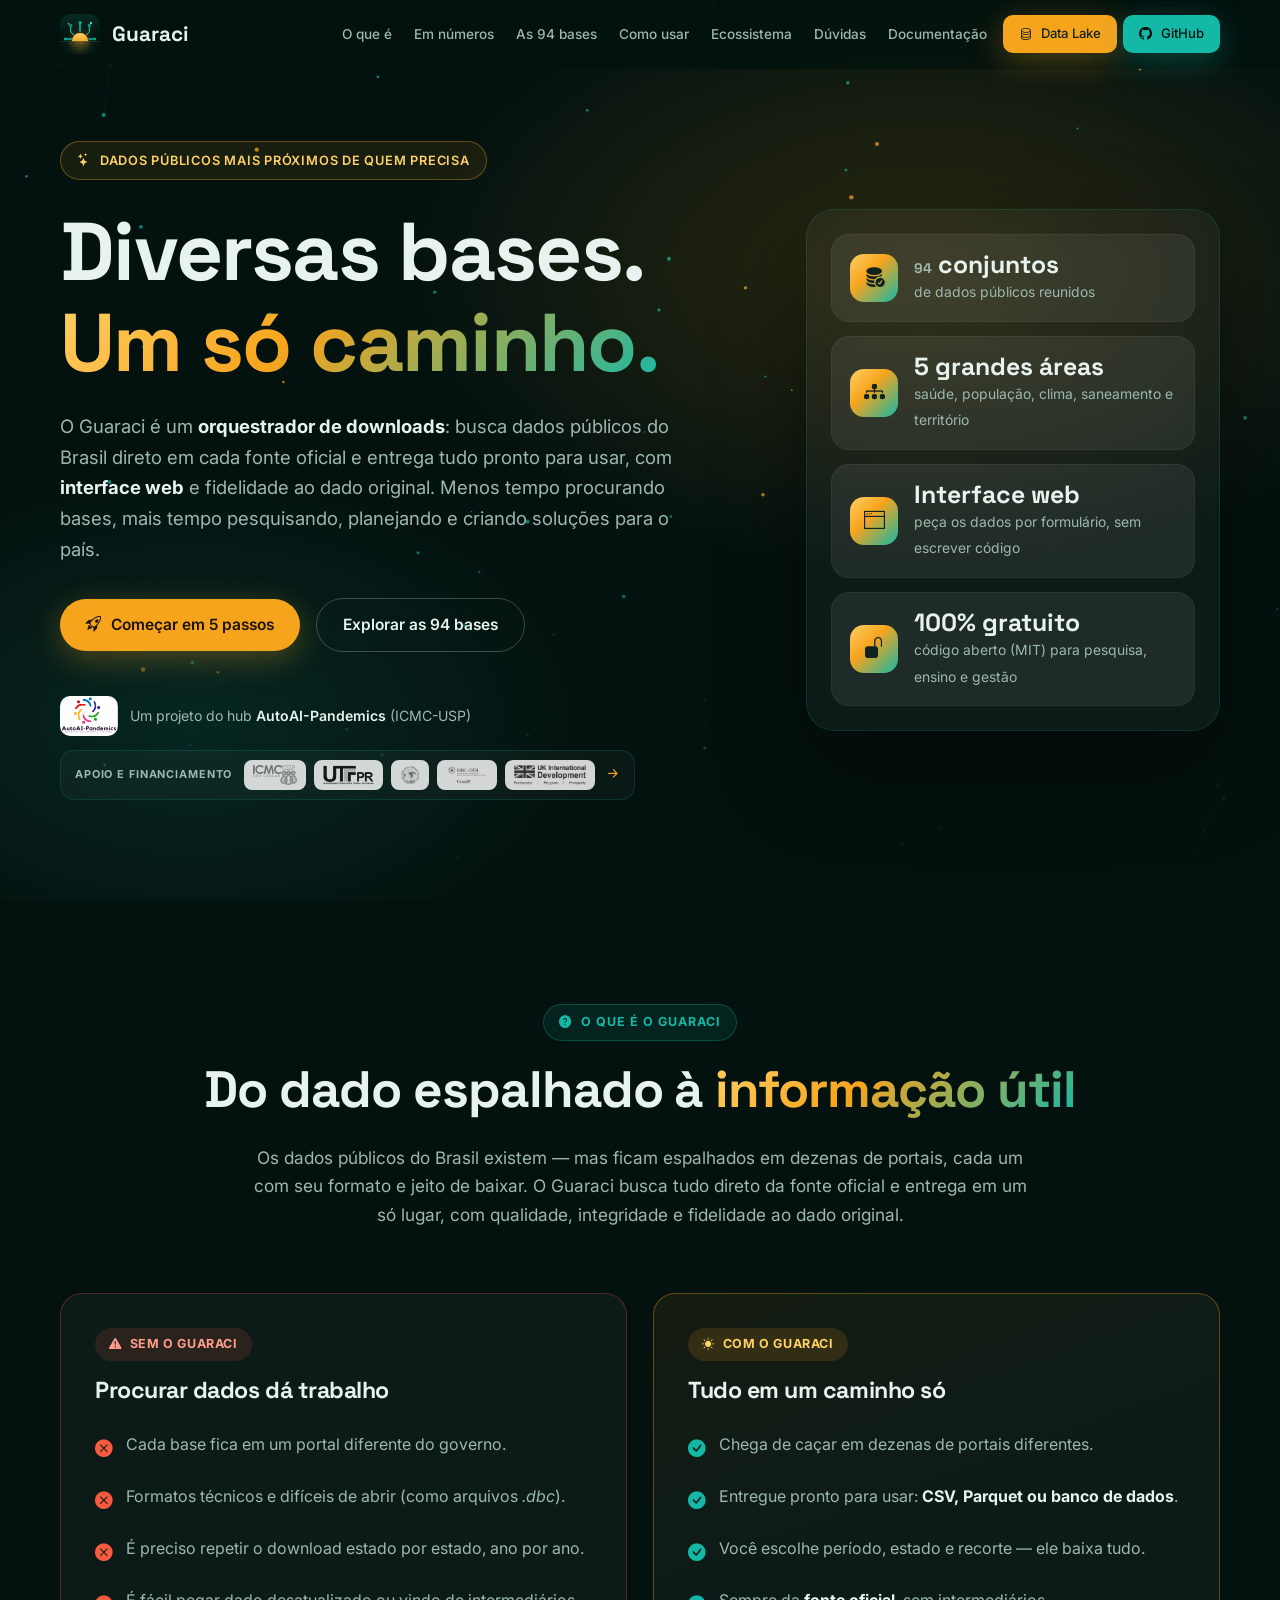
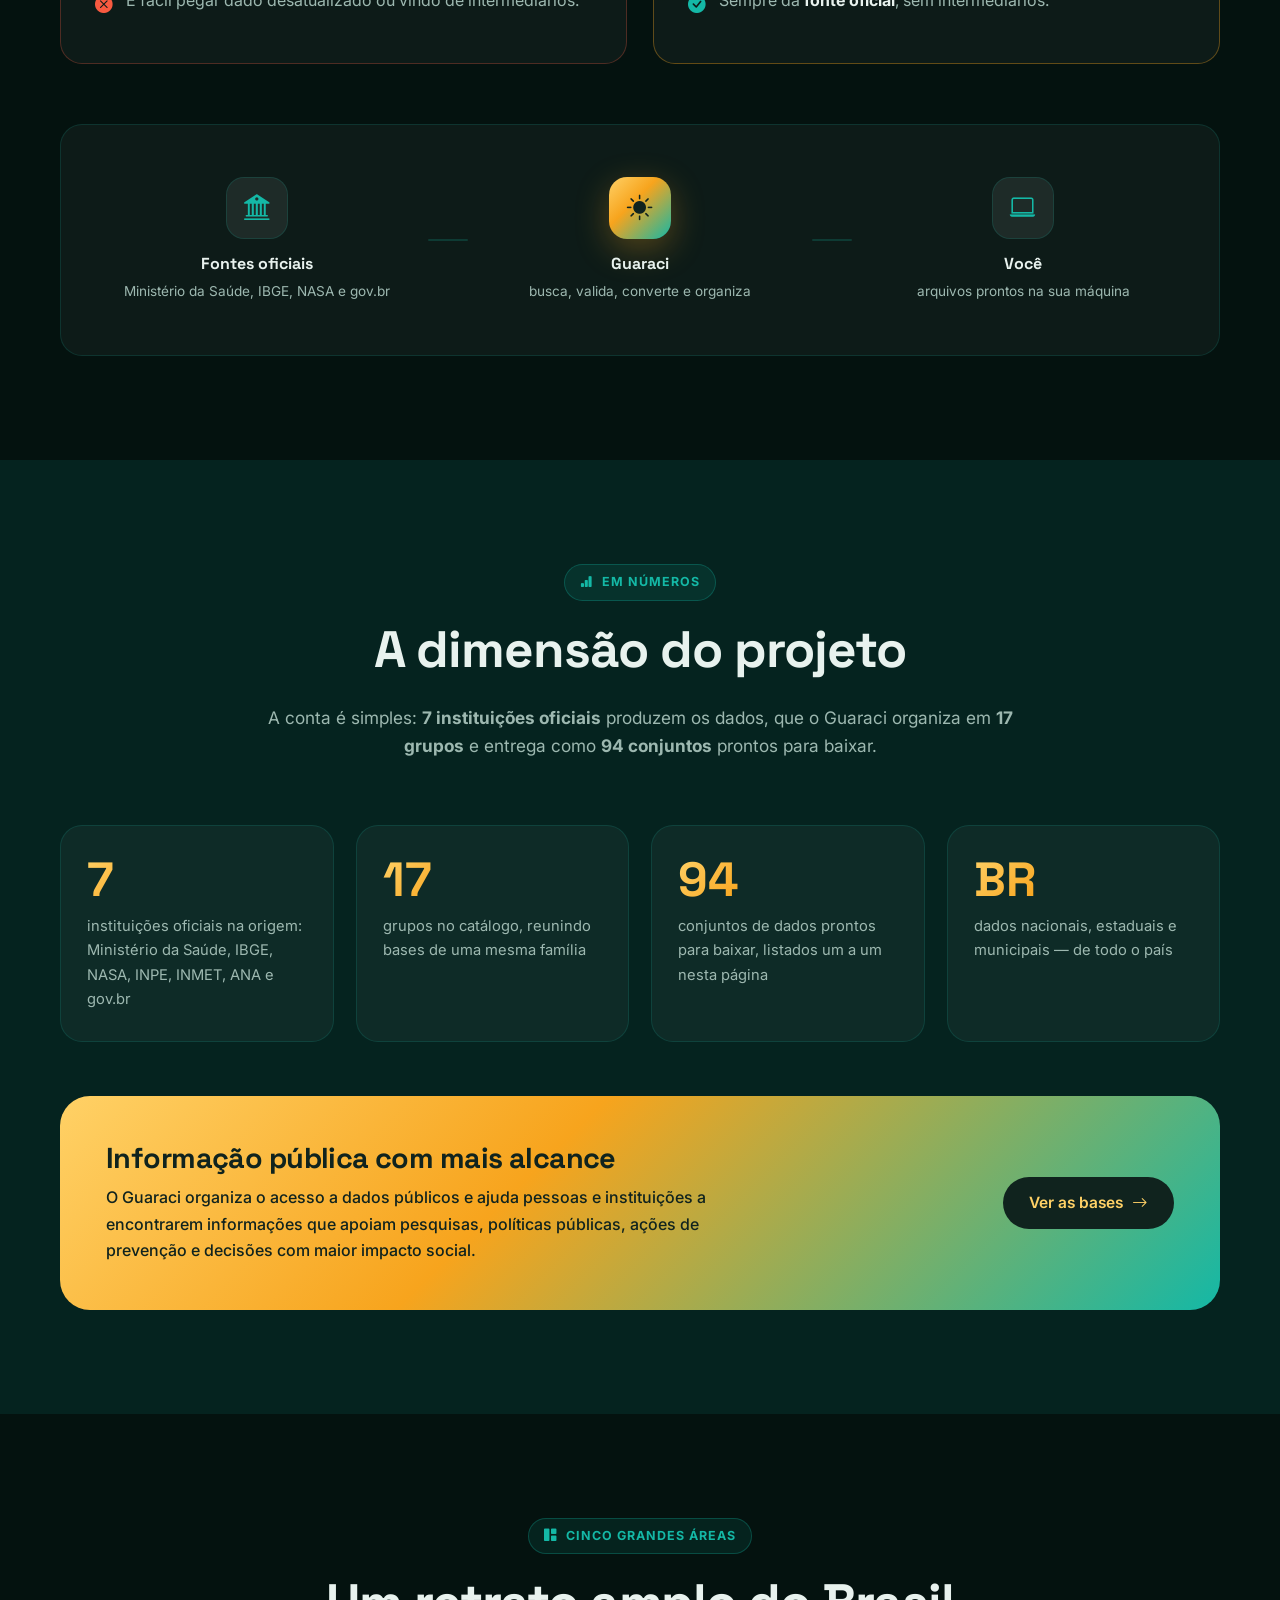
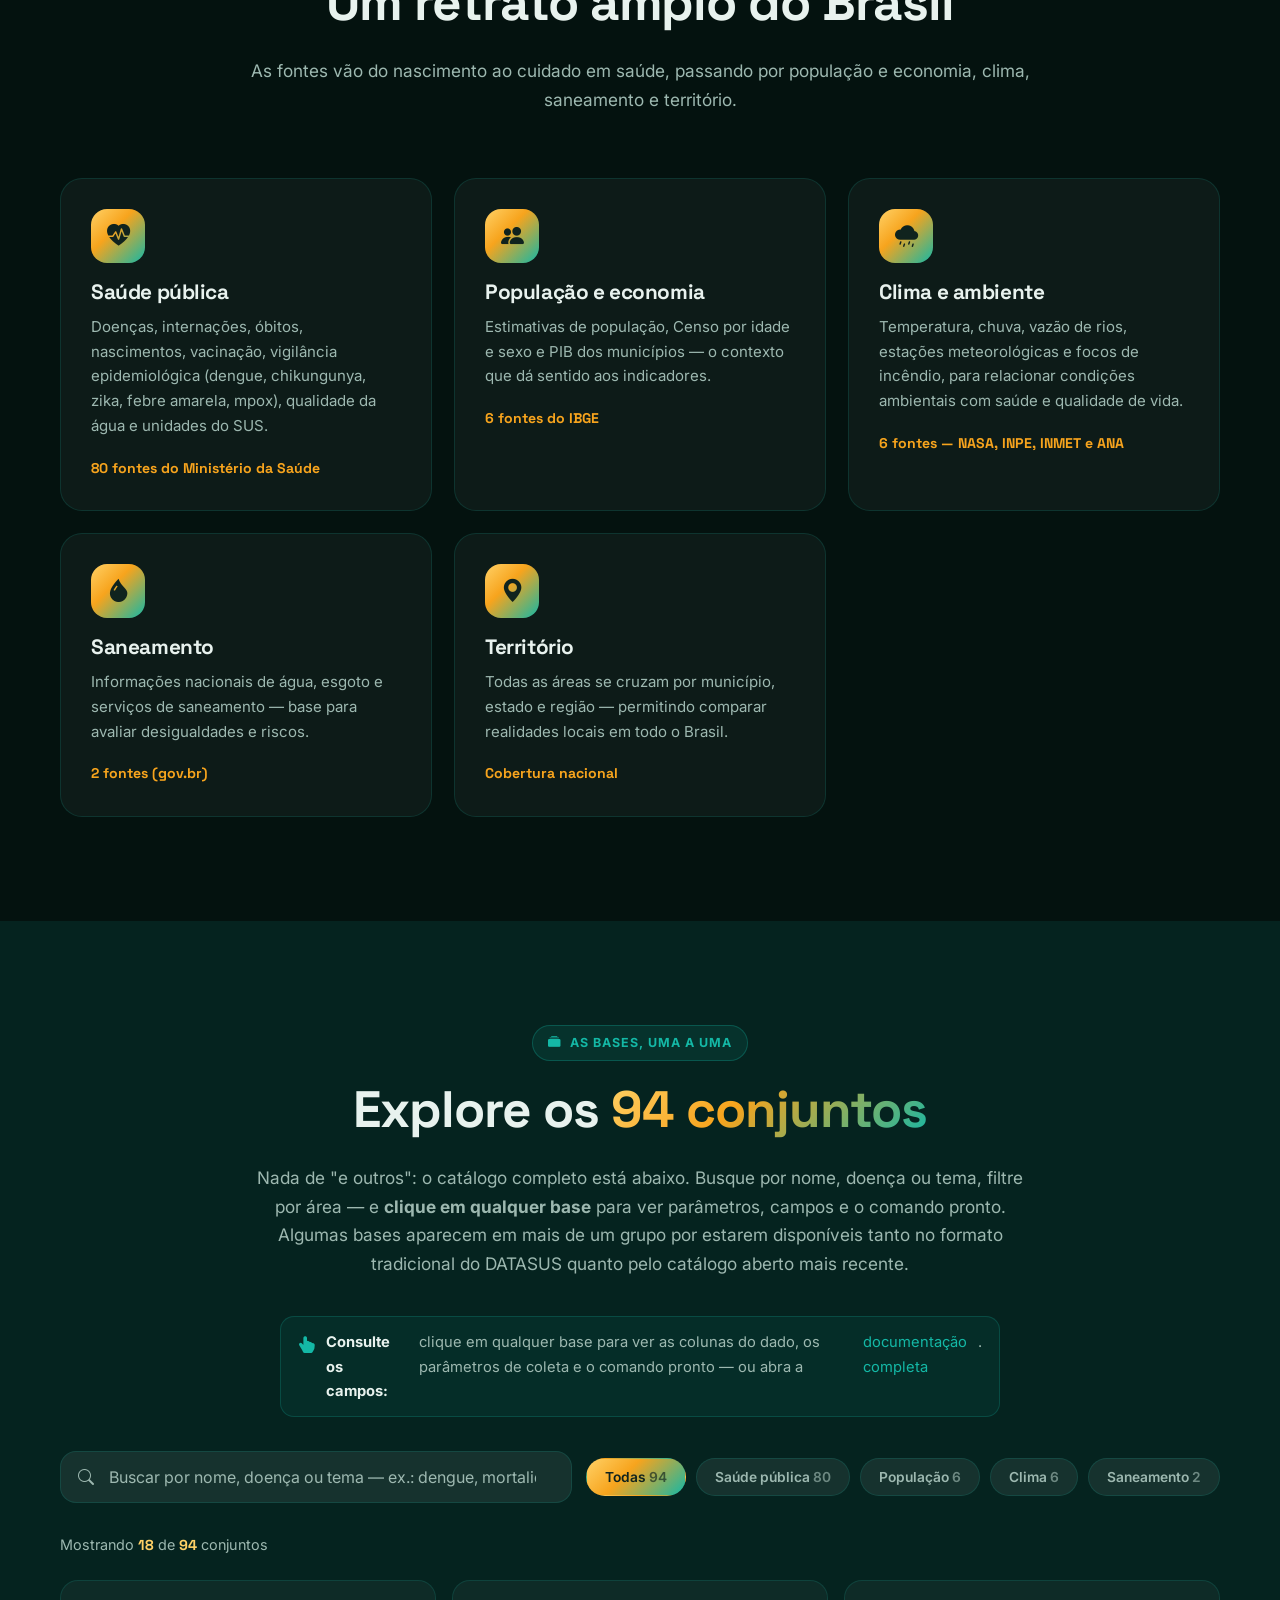
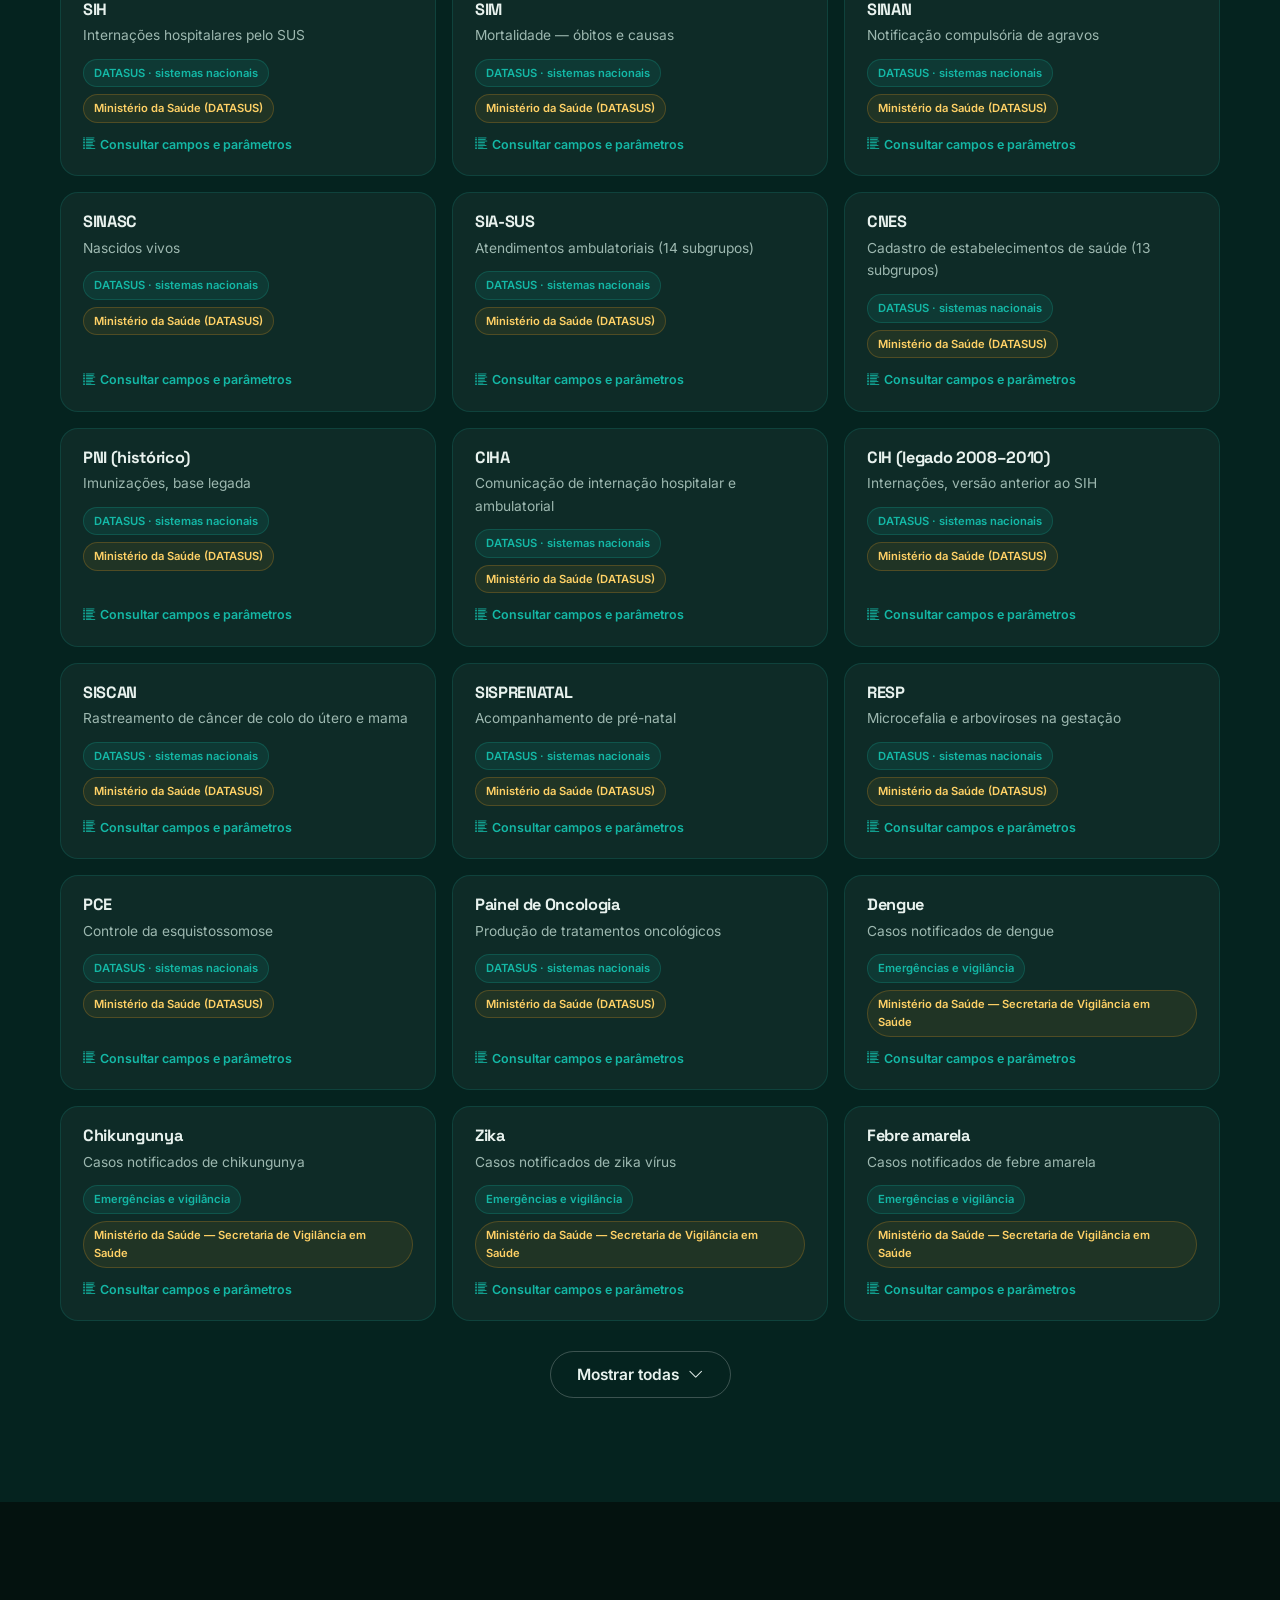
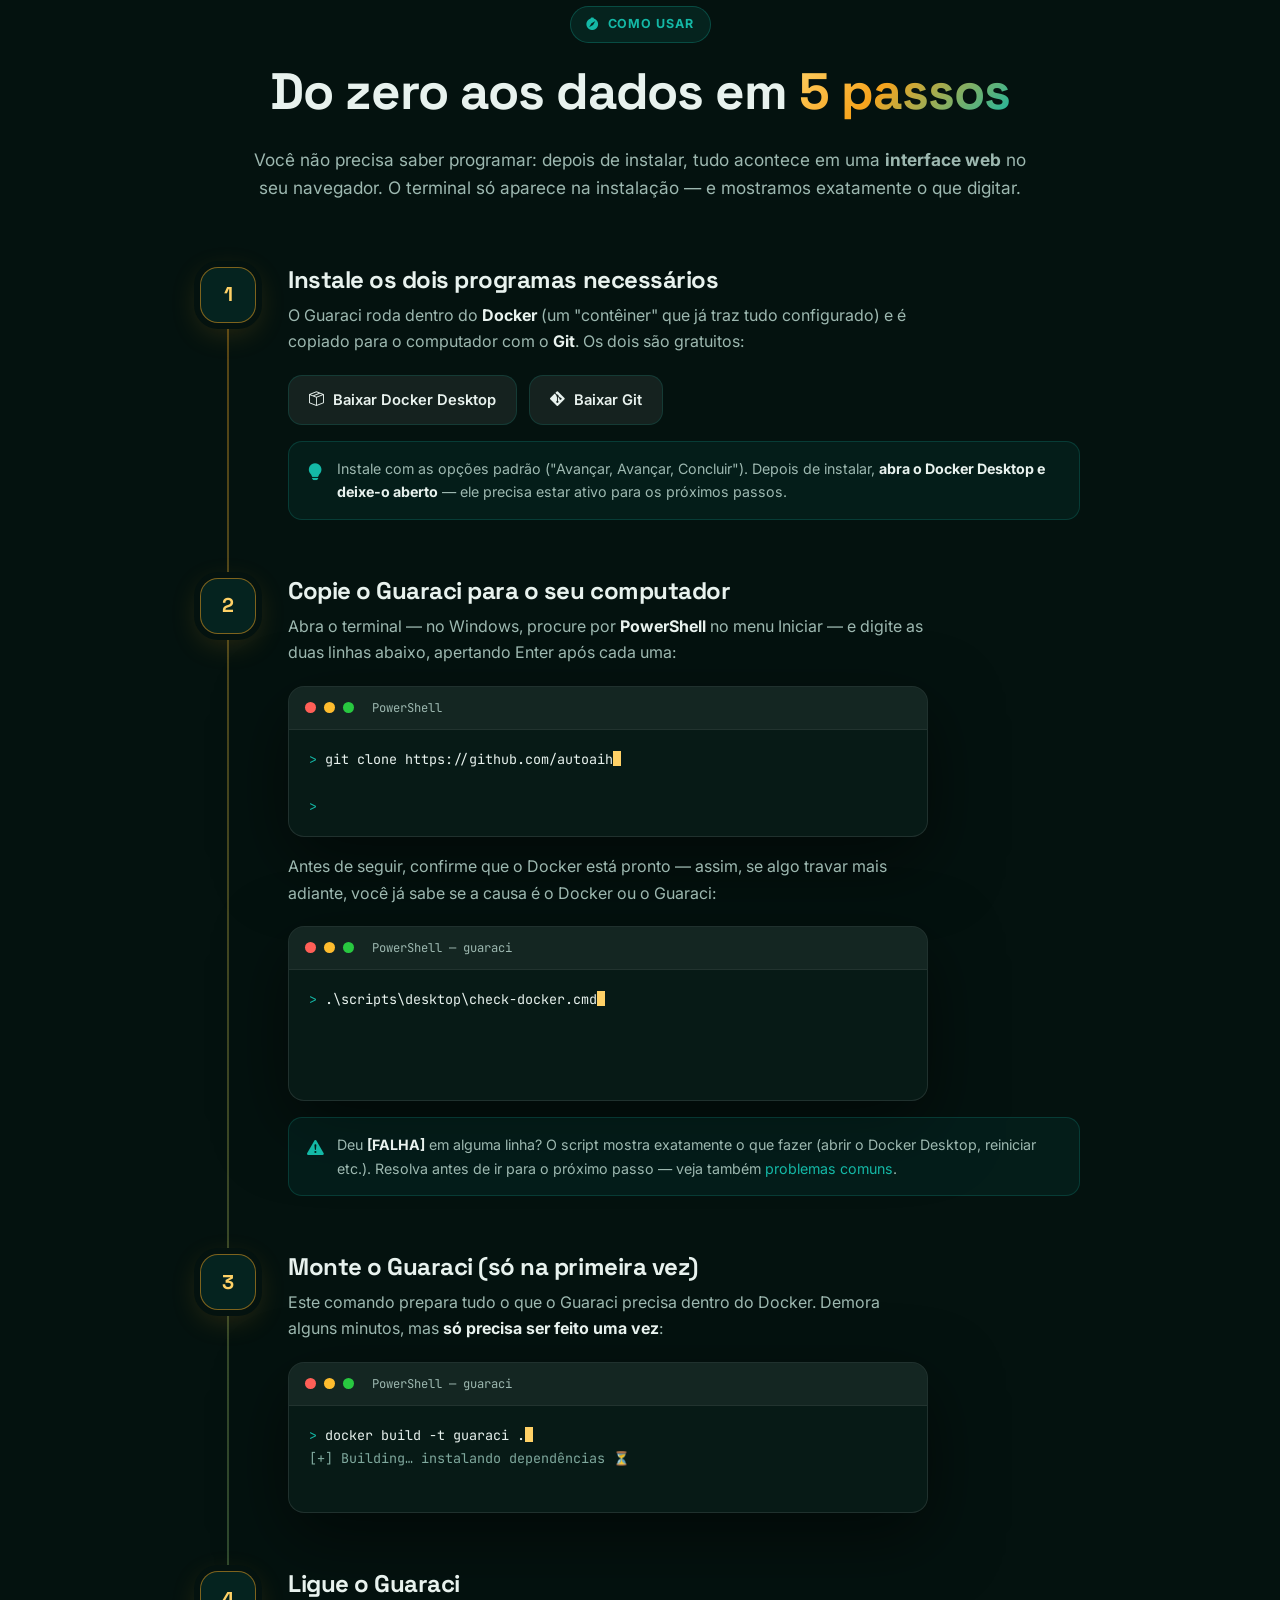
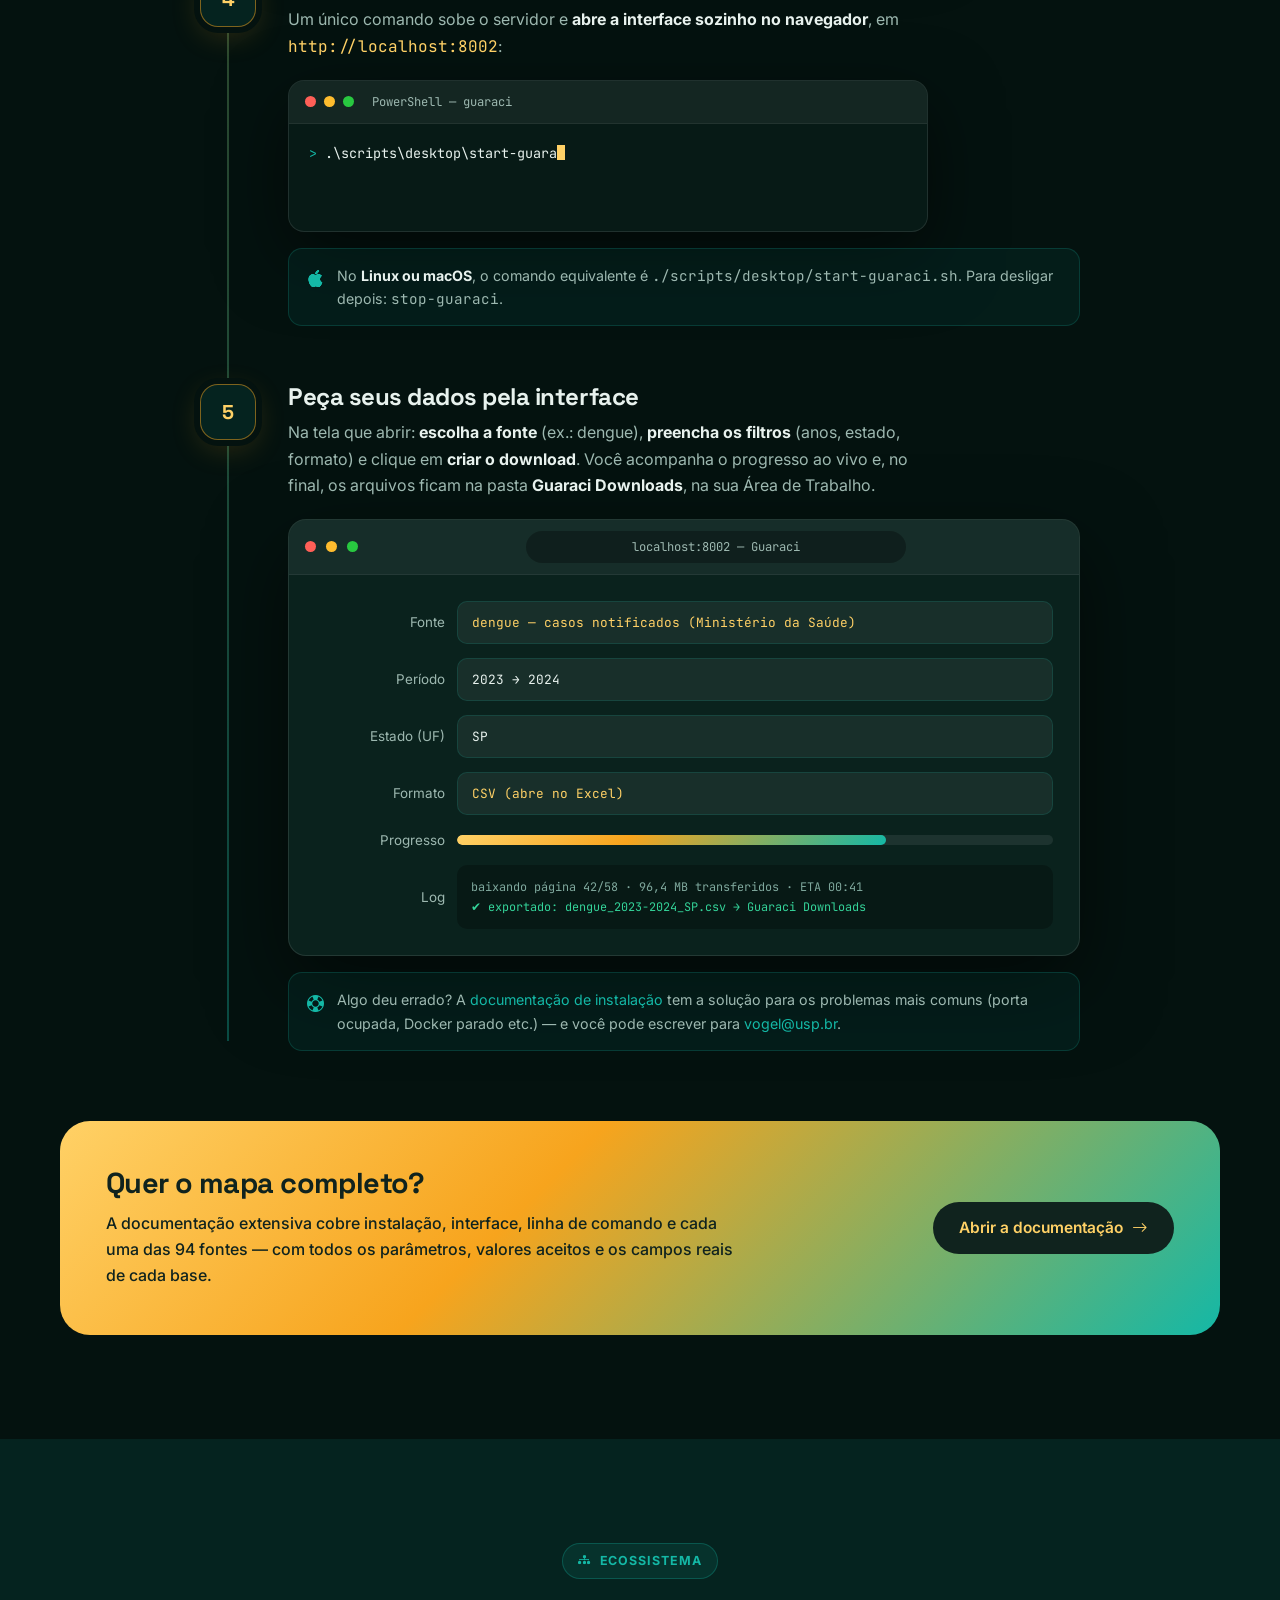
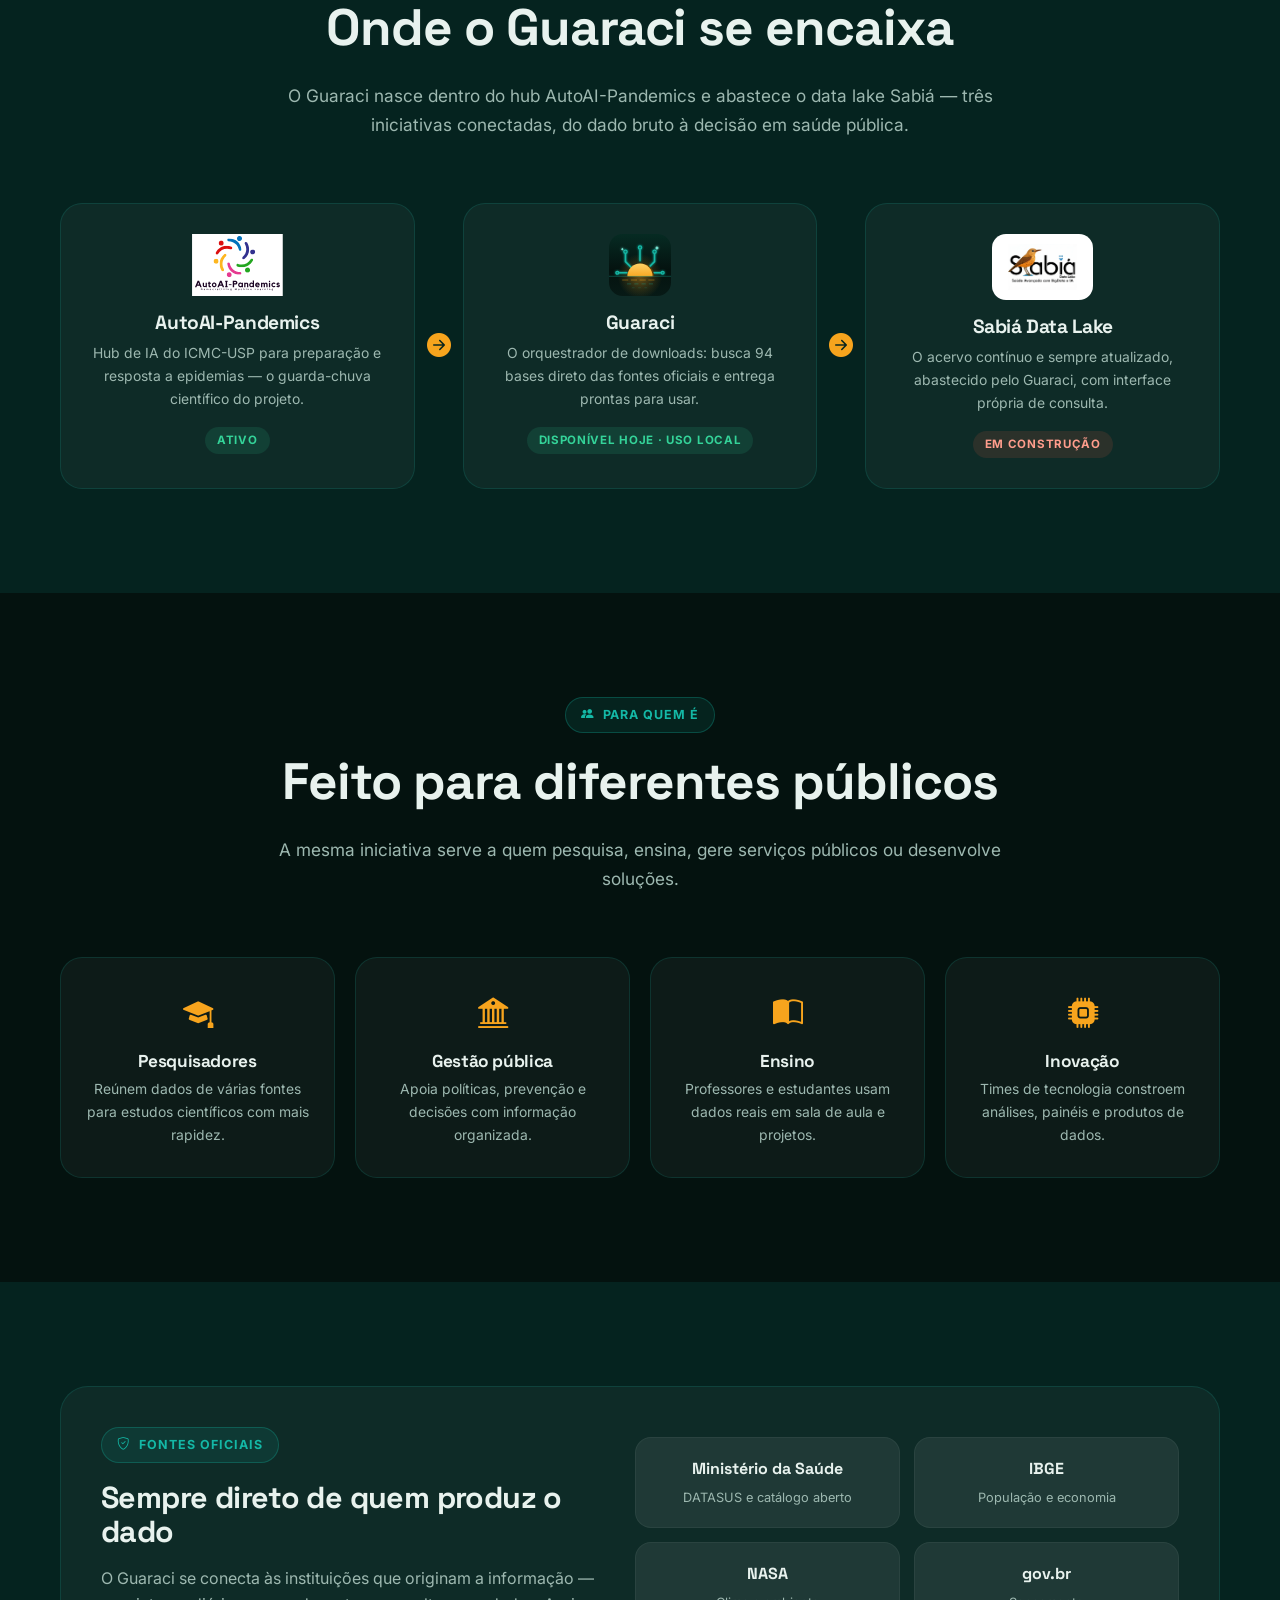
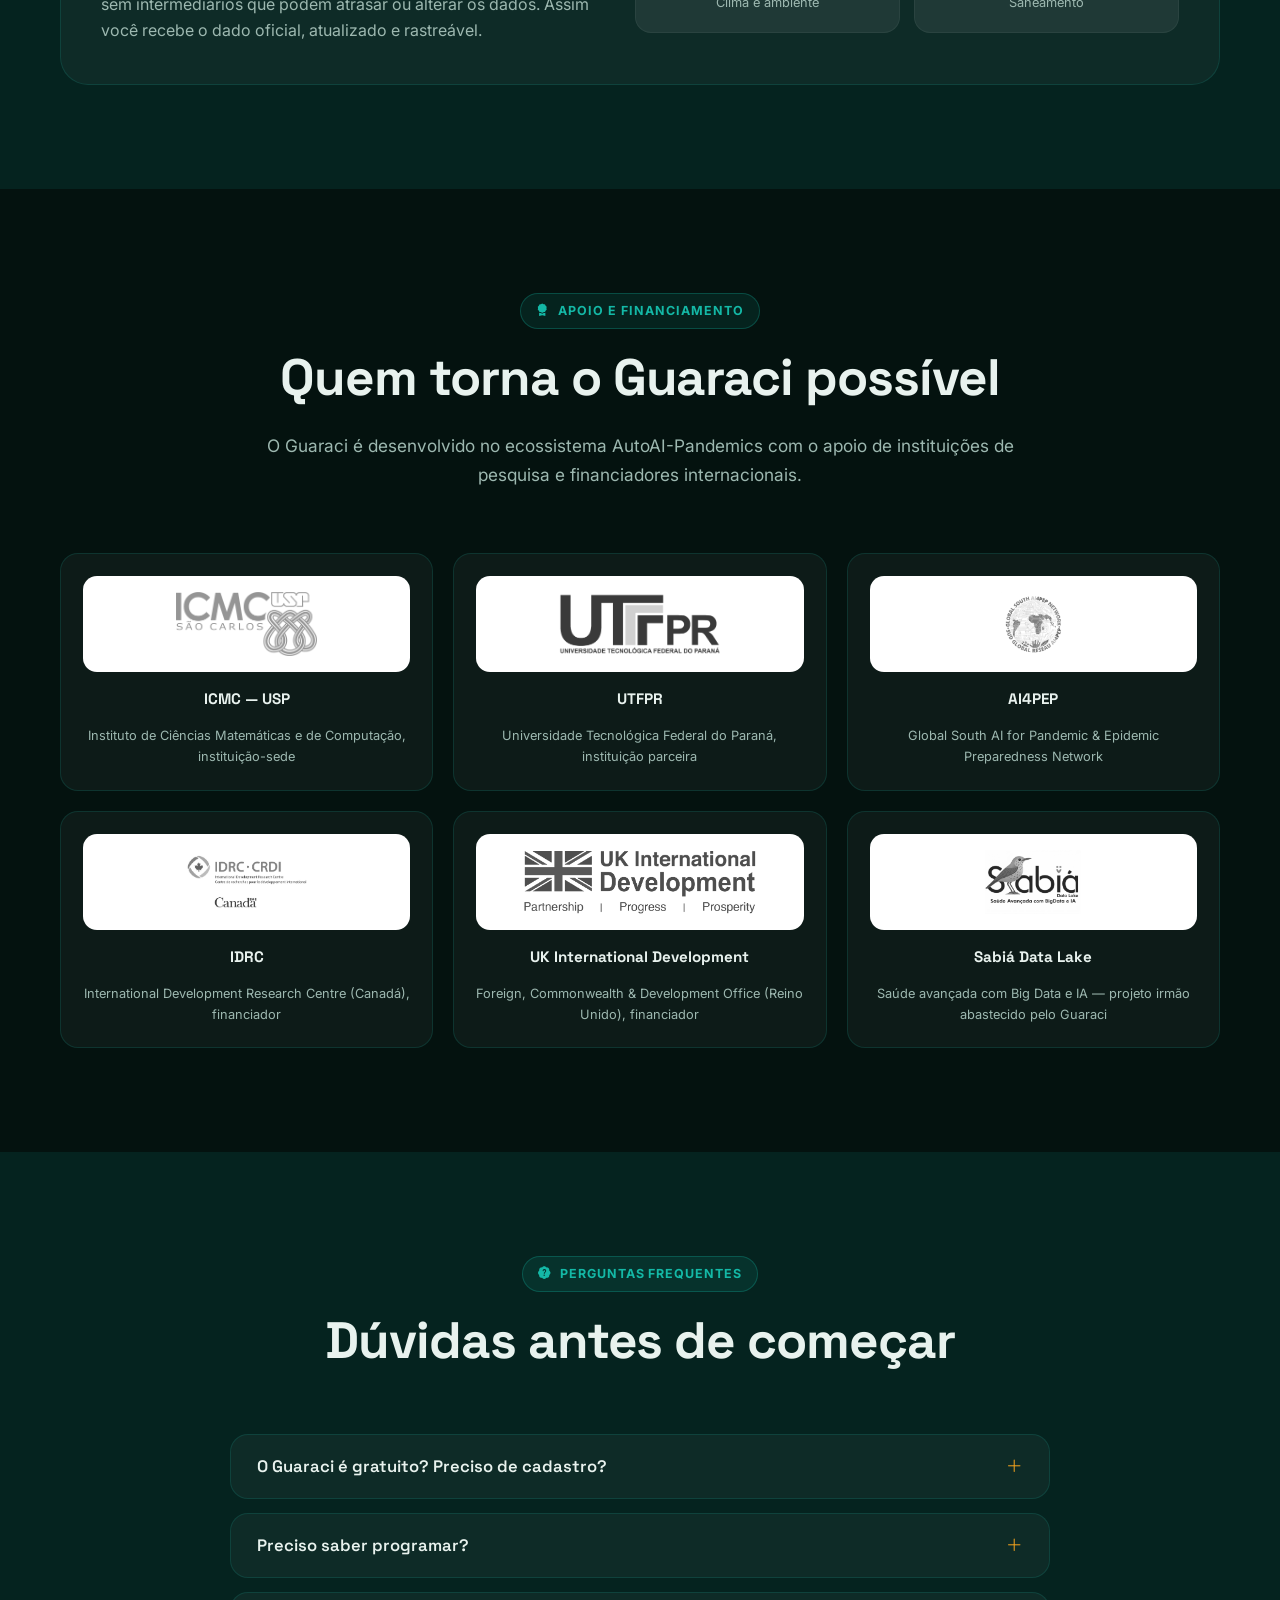
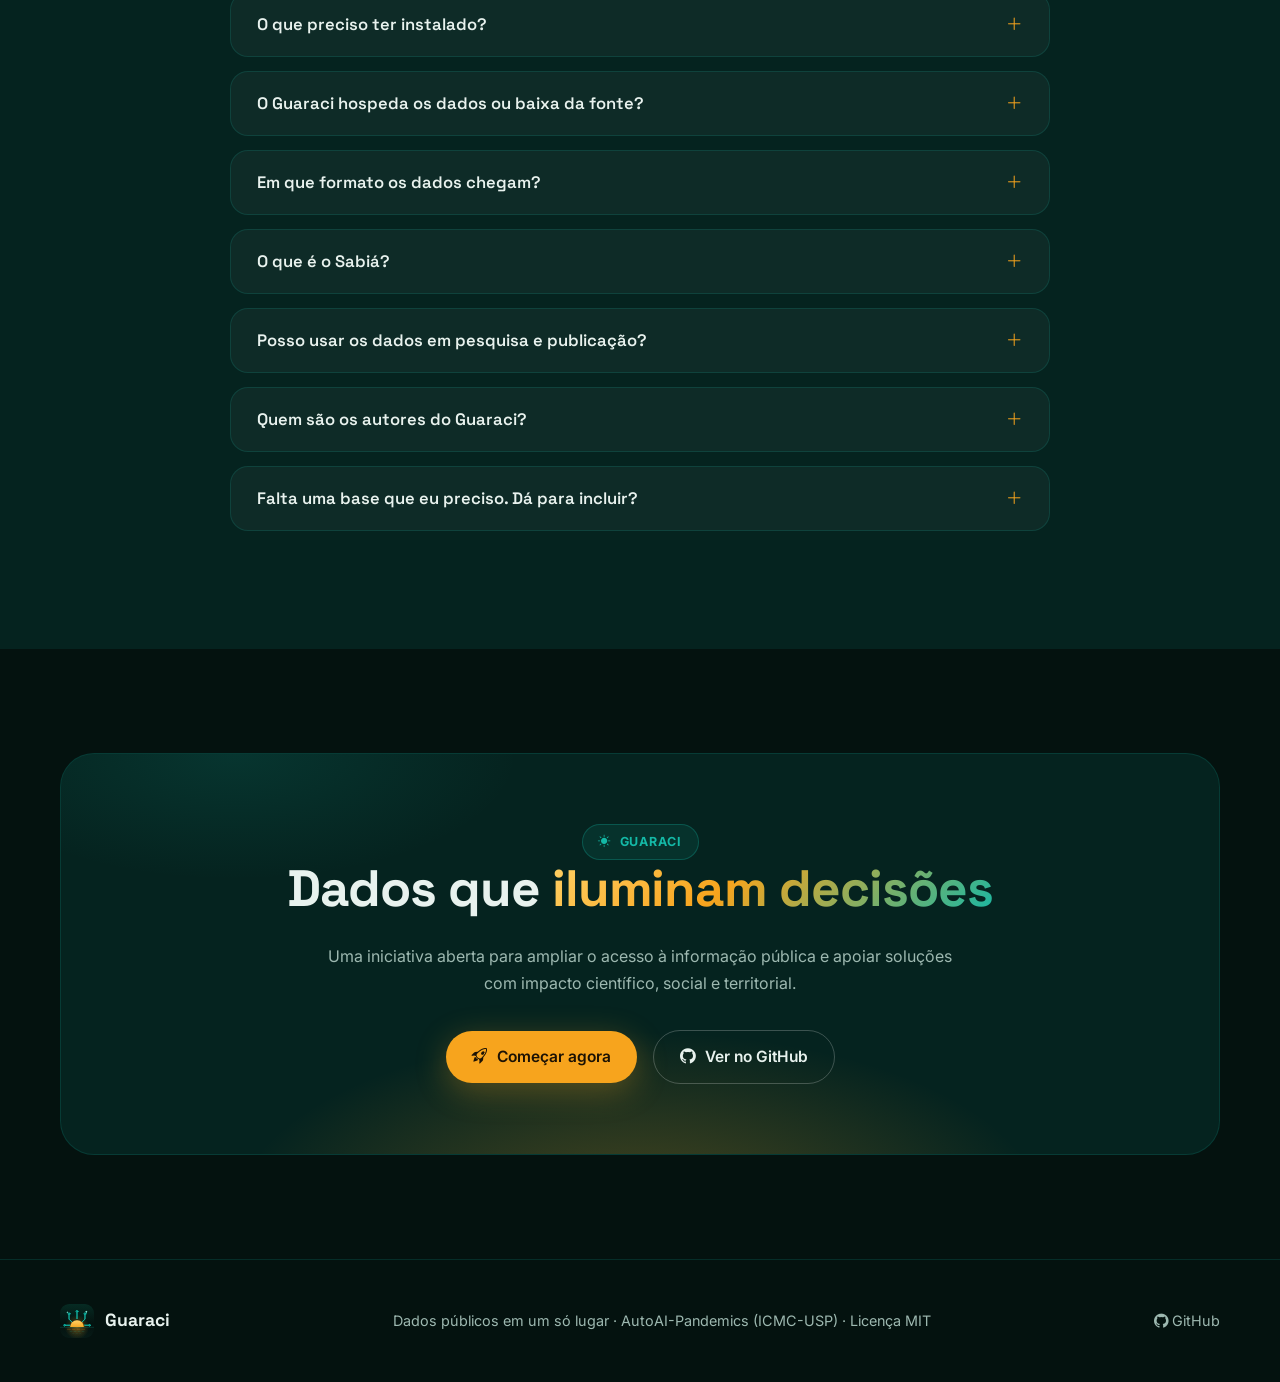
==== commit fa5b8e2e: "News" ====
--- a/guaraci/index.html
+++ b/guaraci/index.html
@@ -4,16 +4,15 @@
   <meta charset="utf-8">
   <meta name="viewport" content="width=device-width, initial-scale=1">
   <title>Guaraci | Dados públicos do Brasil em um só lugar</title>
-  <meta name="description" content="O Guaraci reúne 91 conjuntos de dados públicos brasileiros — saúde, população, clima, saneamento e território — direto das fontes oficiais, com interface web e acesso gratuito.">
+  <meta name="description" content="O Guaraci reúne 94 conjuntos de dados públicos brasileiros — saúde, população, clima, saneamento e território — direto das fontes oficiais, com interface web e acesso gratuito.">
   <meta property="og:title" content="Guaraci | Dados públicos do Brasil em um só lugar">
-  <meta property="og:description" content="91 conjuntos de dados públicos, direto das fontes oficiais, com interface web gratuita. Um projeto AutoAI-Pandemics (ICMC-USP).">
-  <meta property="og:type" content="website">
+  <meta property="og:description" content="94 conjuntos de dados públicos, direto das fontes oficiais, com interface web gratuita. Um projeto AutoAI-Pandemics (ICMC-USP).">  <meta property="og:type" content="website">
   <link rel="icon" type="image/svg+xml" href="assets/logo-guaraci.svg">
   <link rel="preconnect" href="https://fonts.googleapis.com">
   <link rel="preconnect" href="https://fonts.gstatic.com" crossorigin>
   <link href="https://fonts.googleapis.com/css2?family=Space+Grotesk:wght@500;600;700&family=Inter:wght@400;500;600;700&family=JetBrains+Mono:wght@400;600&display=swap" rel="stylesheet">
   <link href="https://cdn.jsdelivr.net/npm/bootstrap-icons@1.11.3/font/bootstrap-icons.css" rel="stylesheet">
-  <link href="assets/site.css?v=20260811b" rel="stylesheet">
+  <link href="assets/site.css?v=20260818b" rel="stylesheet">
 </head>
 <body>
 <div id="scroll-progress"></div>
@@ -29,7 +28,7 @@
     <div class="nav-links">
       <a href="#o-que-e">O que é</a>
       <a href="#numeros">Em números</a>
-      <a href="#bases">As 91 bases</a>
+      <a href="#bases">As 94 bases</a>
       <a href="#como-usar">Como usar</a>
       <a href="#ecossistema">Ecossistema</a>
       <a href="#faq">Dúvidas</a>
@@ -50,7 +49,7 @@
       <p class="hero-sub">O Guaraci é um <strong>orquestrador de downloads</strong>: busca dados públicos do Brasil direto em cada fonte oficial e entrega tudo pronto para usar, com <strong>interface web</strong> e fidelidade ao dado original. Menos tempo procurando bases, mais tempo pesquisando, planejando e criando soluções para o país.</p>
       <div class="hero-ctas">
         <a href="#como-usar" class="btn btn-sun"><i class="bi bi-rocket-takeoff"></i> Começar em 5 passos</a>
-        <a href="#bases" class="btn btn-ghost">Explorar as 91 bases</a>
+        <a href="#bases" class="btn btn-ghost">Explorar as 94 bases</a>
       </div>
       <div class="hero-credits">
         <div class="hero-autoai">
@@ -69,7 +68,7 @@
       </div>
     </div>
     <div class="hero-panel reveal">
-      <div class="hero-stat"><div class="ico"><i class="bi bi-database-fill-check"></i></div><div><strong><span data-to="91">0</span> conjuntos</strong><span>de dados públicos reunidos</span></div></div>
+      <div class="hero-stat"><div class="ico"><i class="bi bi-database-fill-check"></i></div><div><strong><span data-to="94">0</span> conjuntos</strong><span>de dados públicos reunidos</span></div></div>
       <div class="hero-stat"><div class="ico"><i class="bi bi-diagram-3-fill"></i></div><div><strong>5 grandes áreas</strong><span>saúde, população, clima, saneamento e território</span></div></div>
       <div class="hero-stat"><div class="ico"><i class="bi bi-window-fullscreen"></i></div><div><strong>Interface web</strong><span>peça os dados por formulário, sem escrever código</span></div></div>
       <div class="hero-stat"><div class="ico"><i class="bi bi-unlock-fill"></i></div><div><strong>100% gratuito</strong><span>código aberto (MIT) para pesquisa, ensino e gestão</span></div></div>
@@ -137,12 +136,12 @@
     <div class="sec-head reveal">
       <span class="kicker"><i class="bi bi-bar-chart-fill"></i> Em números</span>
       <h2 class="sec-title">A dimensão do projeto</h2>
-      <p class="sec-lead">A conta é simples: <strong>4 instituições oficiais</strong> produzem os dados, que o Guaraci organiza em <strong>17 grupos</strong> e entrega como <strong>91 conjuntos</strong> prontos para baixar.</p>
+      <p class="sec-lead">A conta é simples: <strong>7 instituições oficiais</strong> produzem os dados, que o Guaraci organiza em <strong>17 grupos</strong> e entrega como <strong>94 conjuntos</strong> prontos para baixar.</p>
     </div>
     <div class="metrics">
-      <div class="metric reveal"><div class="num grad-text"><span data-to="4">0</span></div><div class="lbl">instituições oficiais na origem: Ministério da Saúde, IBGE, NASA e gov.br</div></div>
+      <div class="metric reveal"><div class="num grad-text"><span data-to="7">0</span></div><div class="lbl">instituições oficiais na origem: Ministério da Saúde, IBGE, NASA, INPE, INMET, ANA e gov.br</div></div>
       <div class="metric reveal" data-delay="90"><div class="num grad-text"><span data-to="17">0</span></div><div class="lbl">grupos no catálogo, reunindo bases de uma mesma família</div></div>
-      <div class="metric reveal" data-delay="180"><div class="num grad-text"><span data-to="91">0</span></div><div class="lbl">conjuntos de dados prontos para baixar, listados um a um nesta página</div></div>
+      <div class="metric reveal" data-delay="180"><div class="num grad-text"><span data-to="94">0</span></div><div class="lbl">conjuntos de dados prontos para baixar, listados um a um nesta página</div></div>
       <div class="metric reveal" data-delay="270"><div class="num grad-text">BR</div><div class="lbl">dados nacionais, estaduais e municipais — de todo o país</div></div>
     </div>
     <div class="impact reveal">
@@ -164,9 +163,9 @@
       <p class="sec-lead">As fontes vão do nascimento ao cuidado em saúde, passando por população e economia, clima, saneamento e território.</p>
     </div>
     <div class="areas">
-      <div class="area reveal"><div class="ico"><i class="bi bi-heart-pulse-fill"></i></div><h3>Saúde pública</h3><p>Doenças, internações, óbitos, nascimentos, vacinação, vigilância epidemiológica (dengue, chikungunya, zika, febre amarela, mpox), qualidade da água e unidades do SUS.</p><span class="count">83 fontes do Ministério da Saúde</span></div>
-      <div class="area reveal" data-delay="80"><div class="ico"><i class="bi bi-people-fill"></i></div><h3>População e economia</h3><p>Estimativas de população, Censo por idade e sexo e PIB dos municípios — o contexto que dá sentido aos indicadores.</p><span class="count">3 fontes do IBGE</span></div>
-      <div class="area reveal" data-delay="160"><div class="ico"><i class="bi bi-cloud-drizzle-fill"></i></div><h3>Clima e ambiente</h3><p>Temperatura, chuva e focos de incêndio, para relacionar condições ambientais com saúde e qualidade de vida.</p><span class="count">3 fontes da NASA</span></div>
+      <div class="area reveal"><div class="ico"><i class="bi bi-heart-pulse-fill"></i></div><h3>Saúde pública</h3><p>Doenças, internações, óbitos, nascimentos, vacinação, vigilância epidemiológica (dengue, chikungunya, zika, febre amarela, mpox), qualidade da água e unidades do SUS.</p><span class="count">80 fontes do Ministério da Saúde</span></div>
+      <div class="area reveal" data-delay="80"><div class="ico"><i class="bi bi-people-fill"></i></div><h3>População e economia</h3><p>Estimativas de população, Censo por idade e sexo e PIB dos municípios — o contexto que dá sentido aos indicadores.</p><span class="count">6 fontes do IBGE</span></div>
+      <div class="area reveal" data-delay="160"><div class="ico"><i class="bi bi-cloud-drizzle-fill"></i></div><h3>Clima e ambiente</h3><p>Temperatura, chuva, vazão de rios, estações meteorológicas e focos de incêndio, para relacionar condições ambientais com saúde e qualidade de vida.</p><span class="count">6 fontes — NASA, INPE, INMET e ANA</span></div>
       <div class="area reveal" data-delay="240"><div class="ico"><i class="bi bi-droplet-fill"></i></div><h3>Saneamento</h3><p>Informações nacionais de água, esgoto e serviços de saneamento — base para avaliar desigualdades e riscos.</p><span class="count">2 fontes (gov.br)</span></div>
       <div class="area reveal" data-delay="320"><div class="ico"><i class="bi bi-geo-alt-fill"></i></div><h3>Território</h3><p>Todas as áreas se cruzam por município, estado e região — permitindo comparar realidades locais em todo o Brasil.</p><span class="count">Cobertura nacional</span></div>
     </div>
@@ -178,7 +177,7 @@
   <div class="container">
     <div class="sec-head reveal">
       <span class="kicker"><i class="bi bi-collection-fill"></i> As bases, uma a uma</span>
-      <h2 class="sec-title">Explore os <span class="grad-text">91 conjuntos</span></h2>
+      <h2 class="sec-title">Explore os <span class="grad-text">94 conjuntos</span></h2>
       <p class="sec-lead">Nada de "e outros": o catálogo completo está abaixo. Busque por nome, doença ou tema, filtre por área — e <strong>clique em qualquer base</strong> para ver parâmetros, campos e o comando pronto. Algumas bases aparecem em mais de um grupo por estarem disponíveis tanto no formato tradicional do DATASUS quanto pelo catálogo aberto mais recente.</p>
     </div>
     <p class="explorer-hint reveal"><i class="bi bi-hand-index-thumb-fill"></i> <strong>Consulte os campos:</strong> clique em qualquer base para ver as colunas do dado, os parâmetros de coleta e o comando pronto — ou abra a <a href="docs.html#catalogo">documentação completa</a>.</p>
@@ -237,6 +236,17 @@
             <div><span class="ps1">&gt;</span> <span class="cmd" data-type>cd guaraci</span></div>
           </div>
         </div>
+        <p class="step-lead" style="margin-top:16px;">Antes de seguir, confirme que o Docker está pronto — assim, se algo travar mais adiante, você já sabe se a causa é o Docker ou o Guaraci:</p>
+        <div class="term">
+          <div class="term-bar"><span class="dot r"></span><span class="dot y"></span><span class="dot g"></span><span class="title">PowerShell — guaraci</span></div>
+          <div class="term-body">
+            <div><span class="ps1">&gt;</span> <span class="cmd" data-type>.\scripts\desktop\check-docker.cmd</span></div>
+            <div class="out" data-print="500">[OK]    Docker CLI instalado</div>
+            <div class="out" data-print="600">[OK]    Docker Desktop rodando (engine responde)</div>
+            <div class="out" data-print="700"><span class="ok">✔ Docker está pronto. Pode seguir com "docker build -t guaraci ."</span></div>
+          </div>
+        </div>
+        <div class="callout"><i class="bi bi-exclamation-triangle-fill"></i><span>Deu <strong>[FALHA]</strong> em alguma linha? O script mostra exatamente o que fazer (abrir o Docker Desktop, reiniciar etc.). Resolva antes de ir para o próximo passo — veja também <a href="docs.html#instalacao">problemas comuns</a>.</span></div>
       </div>
 
       <!-- Passo 3 -->
@@ -293,7 +303,7 @@
     <div class="impact reveal" style="margin-top:70px;">
       <div>
         <h3>Quer o mapa completo?</h3>
-        <p>A documentação extensiva cobre instalação, interface, linha de comando e cada uma das 91 fontes — com todos os parâmetros, valores aceitos e os campos reais de cada base.</p>
+        <p>A documentação extensiva cobre instalação, interface, linha de comando e cada uma das 94 fontes — com todos os parâmetros, valores aceitos e os campos reais de cada base.</p>
       </div>
       <a href="docs.html" class="btn">Abrir a documentação <i class="bi bi-arrow-right"></i></a>
     </div>
@@ -320,7 +330,7 @@
         <img src="assets/logo-guaraci.svg" alt="Logo do Guaraci" data-logo>
         <span data-logo-fallback style="display:none;width:62px;height:62px;border-radius:18px;background:var(--grad);place-items:center;color:#10231e;font-size:1.7rem;margin-bottom:8px;"><i class="bi bi-sun-fill"></i></span>
         <h3>Guaraci</h3>
-        <p>O orquestrador de downloads: busca 91 bases direto das fontes oficiais e entrega prontas para usar.</p>
+        <p>O orquestrador de downloads: busca 94 bases direto das fontes oficiais e entrega prontas para usar.</p>
         <span class="stage live">Disponível hoje · uso local</span>
       </div>
       <div class="eco-arrow"><i class="bi bi-arrow-right-circle-fill"></i></div>
@@ -472,9 +482,8 @@
   </div>
 </div>
 
-<script src="assets/catalog-data.js?v=20260811b"></script>
-<script src="assets/site.js?v=20260811b"></script>
-
+<script src="assets/catalog-data.js?v=20260818b"></script>
+<script src="assets/site.js?v=20260818b"></script>
 <div class="gtranslate_wrapper"></div>
 <script>window.gtranslateSettings = {"default_language":"pt","languages":["en","fr","de", "pt", "it","es"],"wrapper_selector":".gtranslate_wrapper","switcher_horizontal_position":"left","switcher_vertical_position":"bottom","alt_flags":{"en":"usa","pt":"brazil"}}</script>
 <script src="https://cdn.gtranslate.net/widgets/latest/float.js" defer></script>
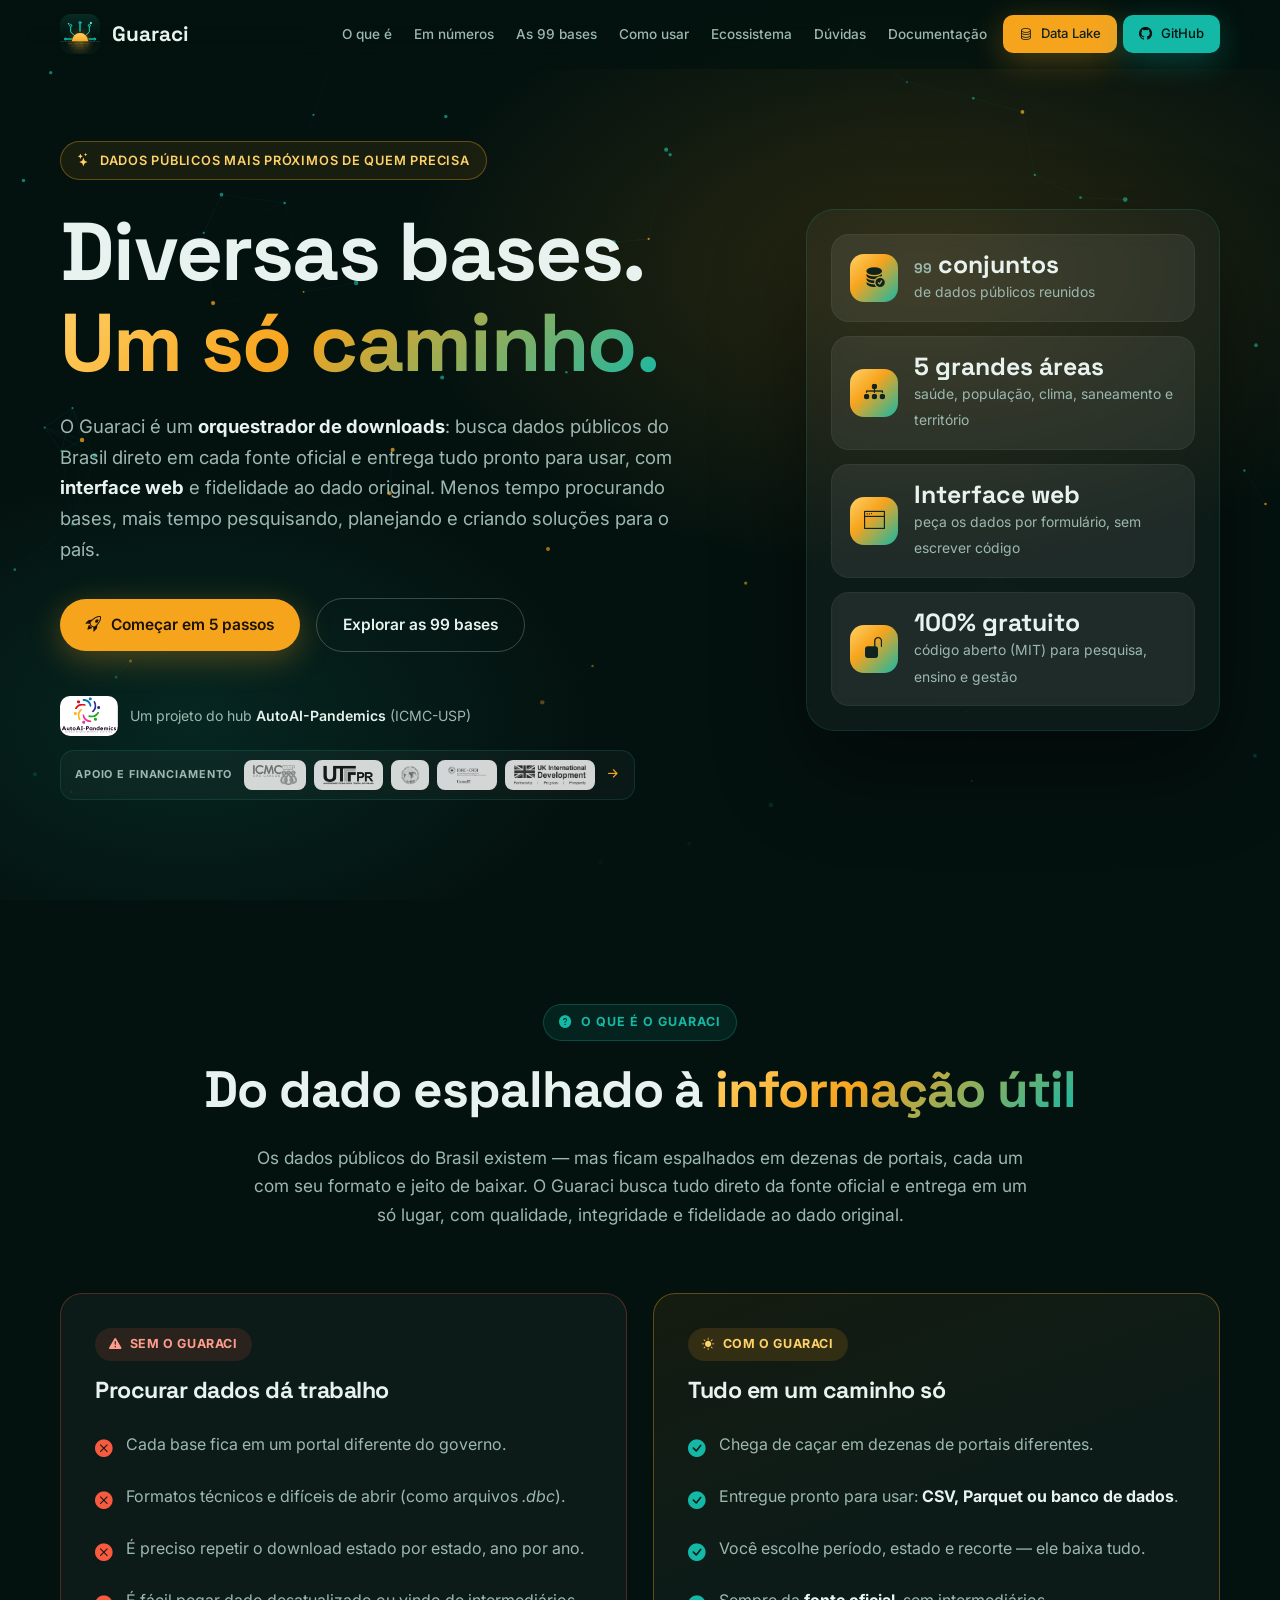
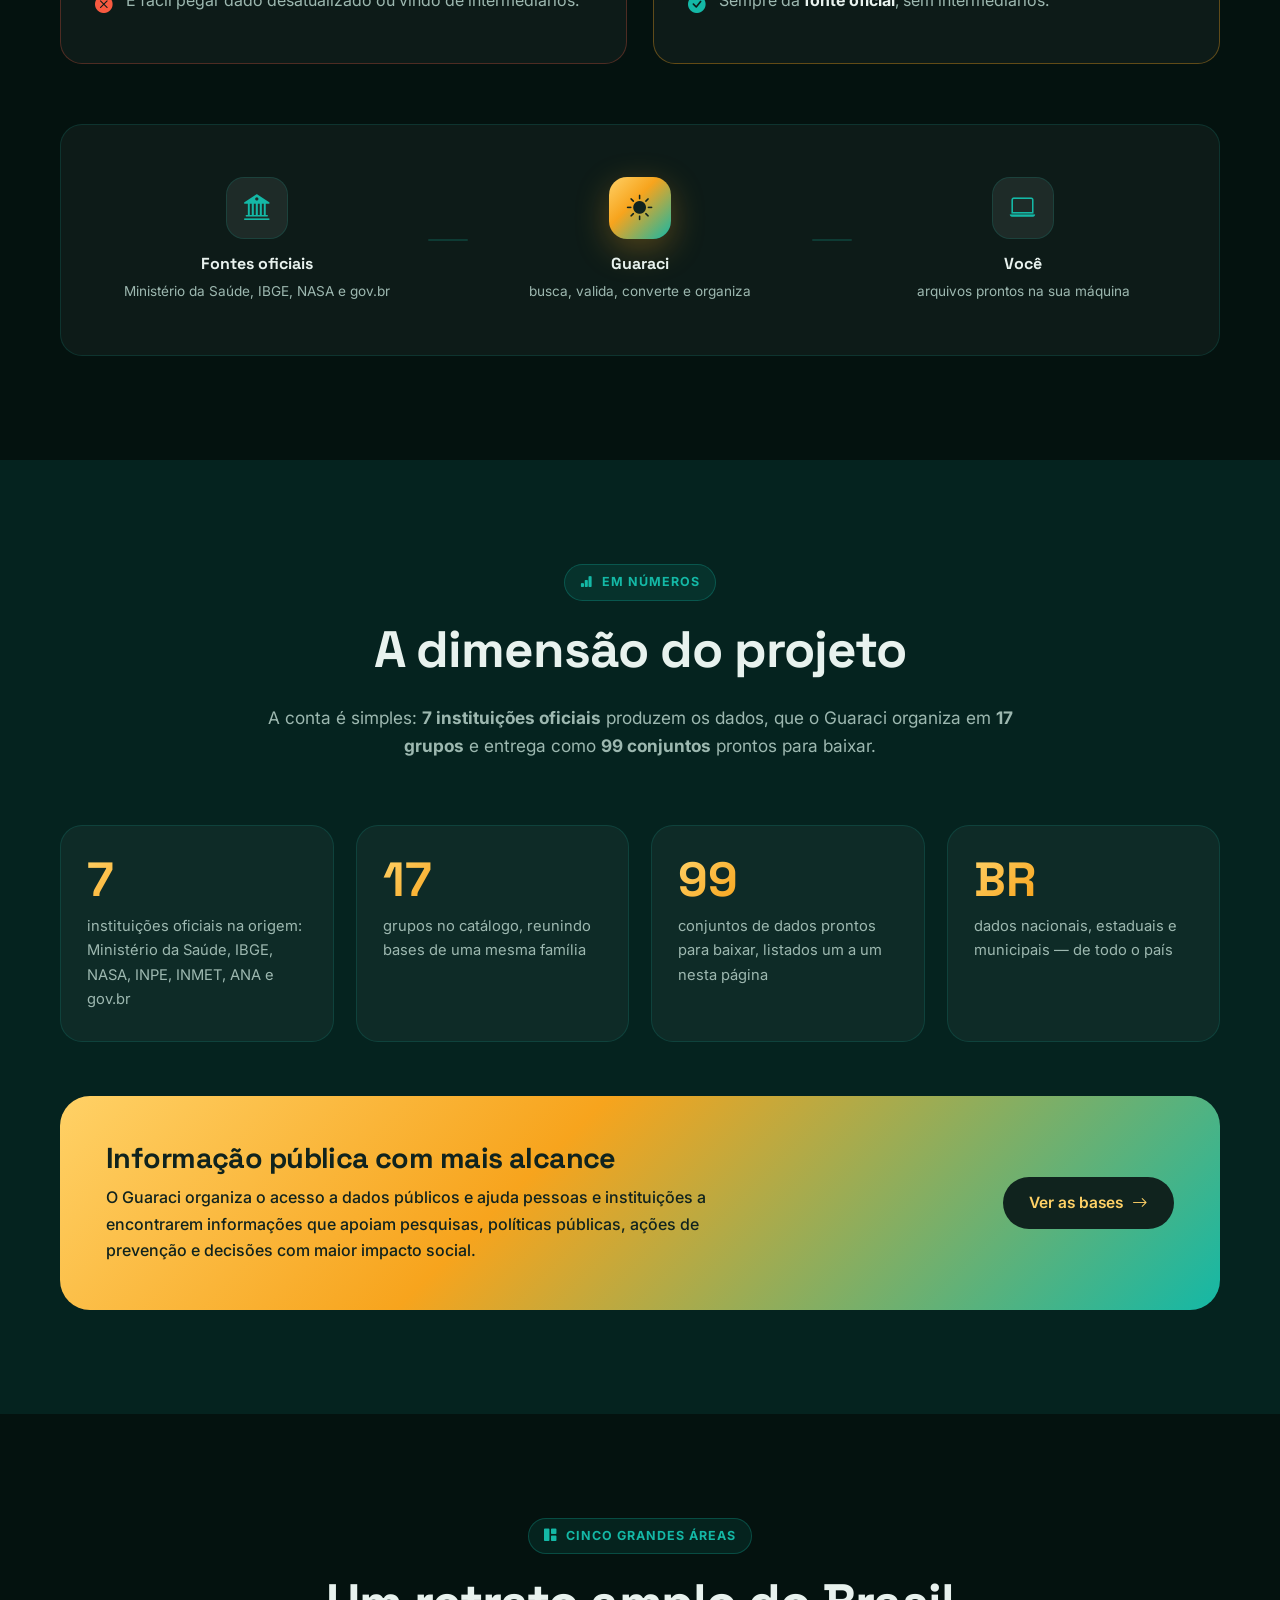
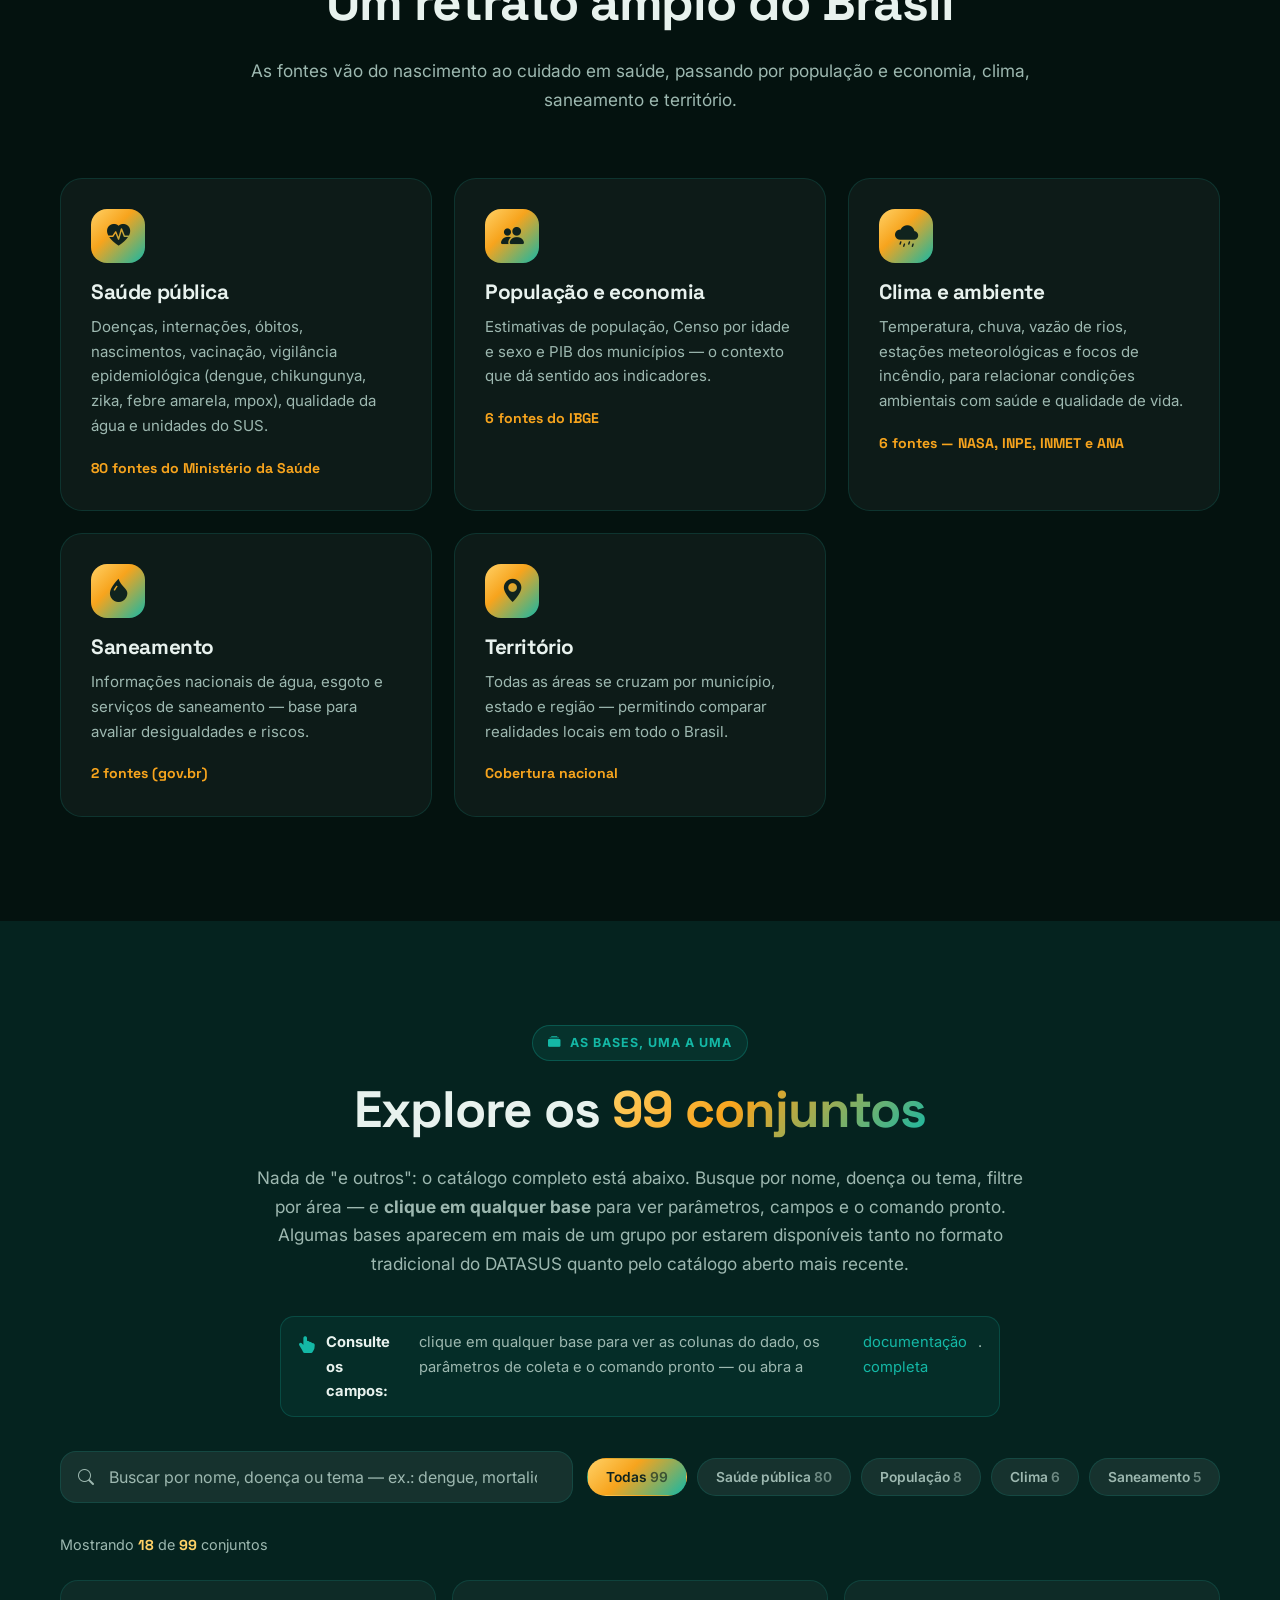
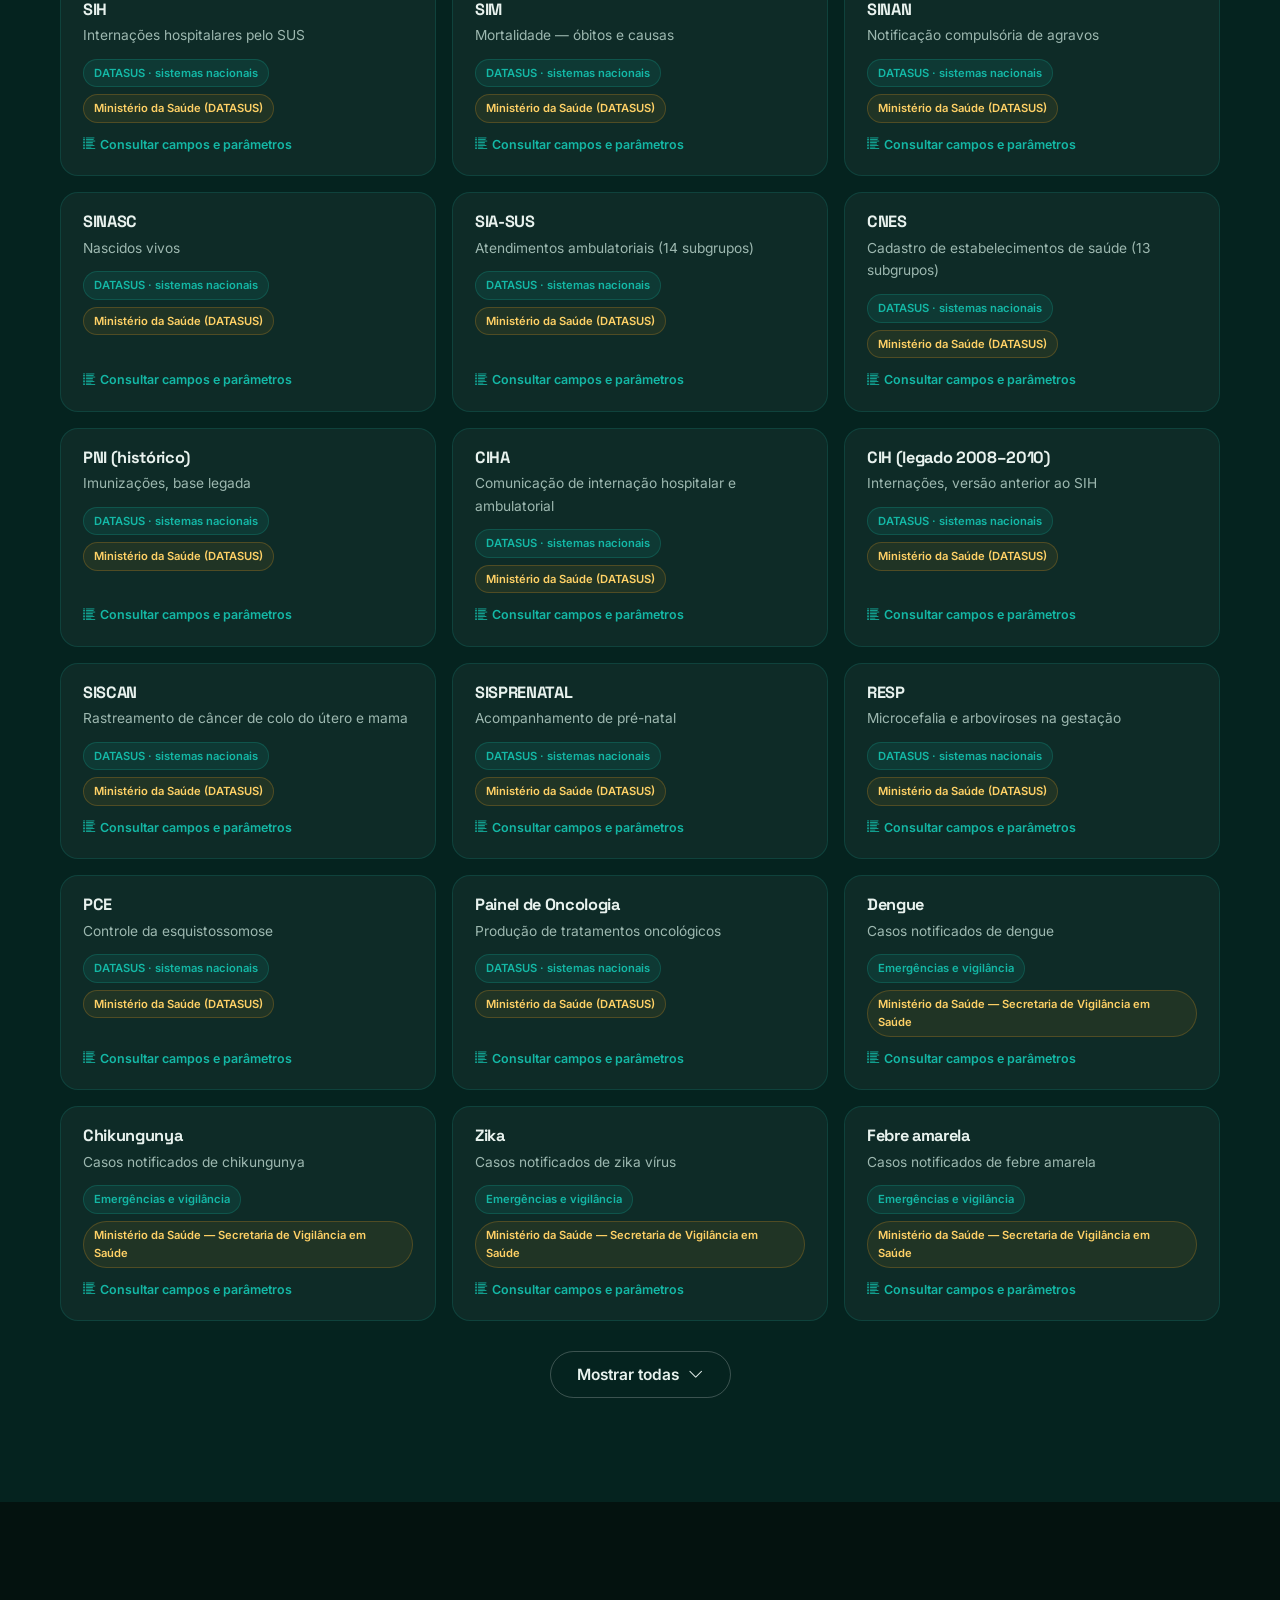
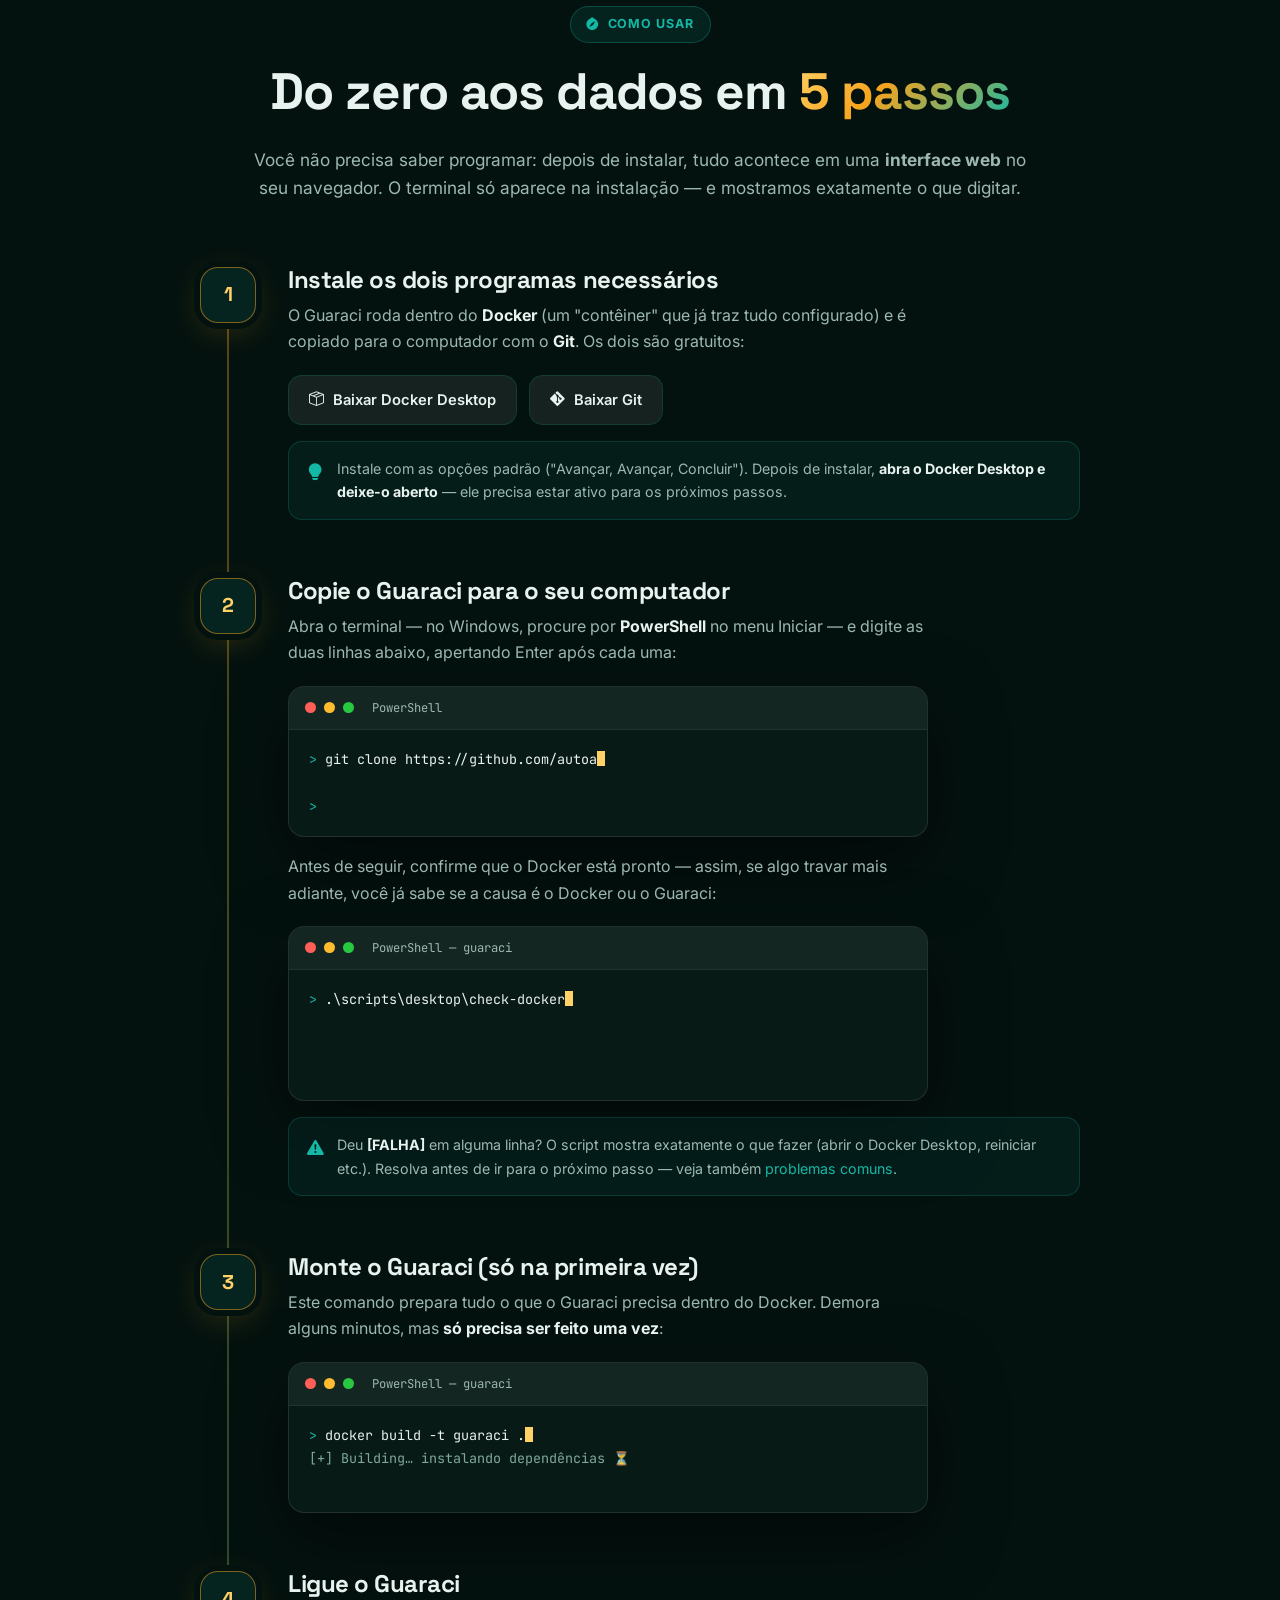
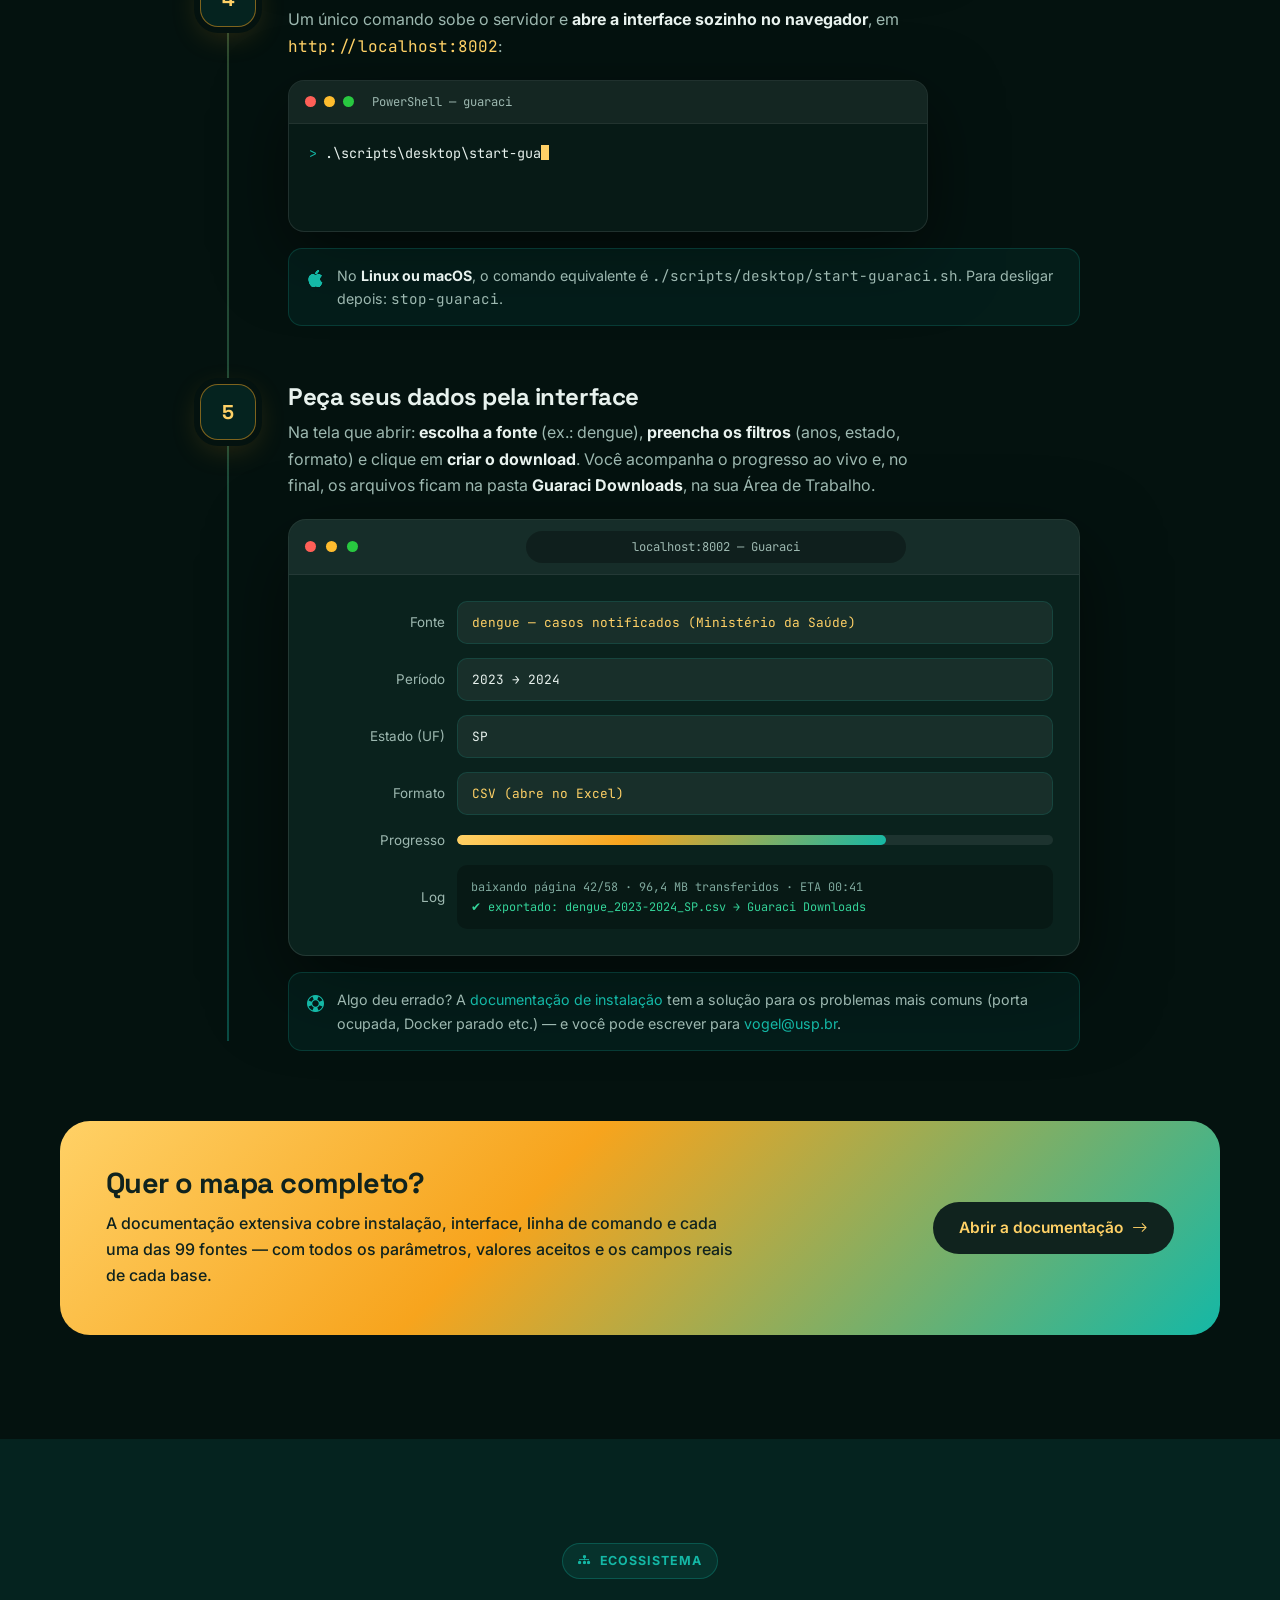
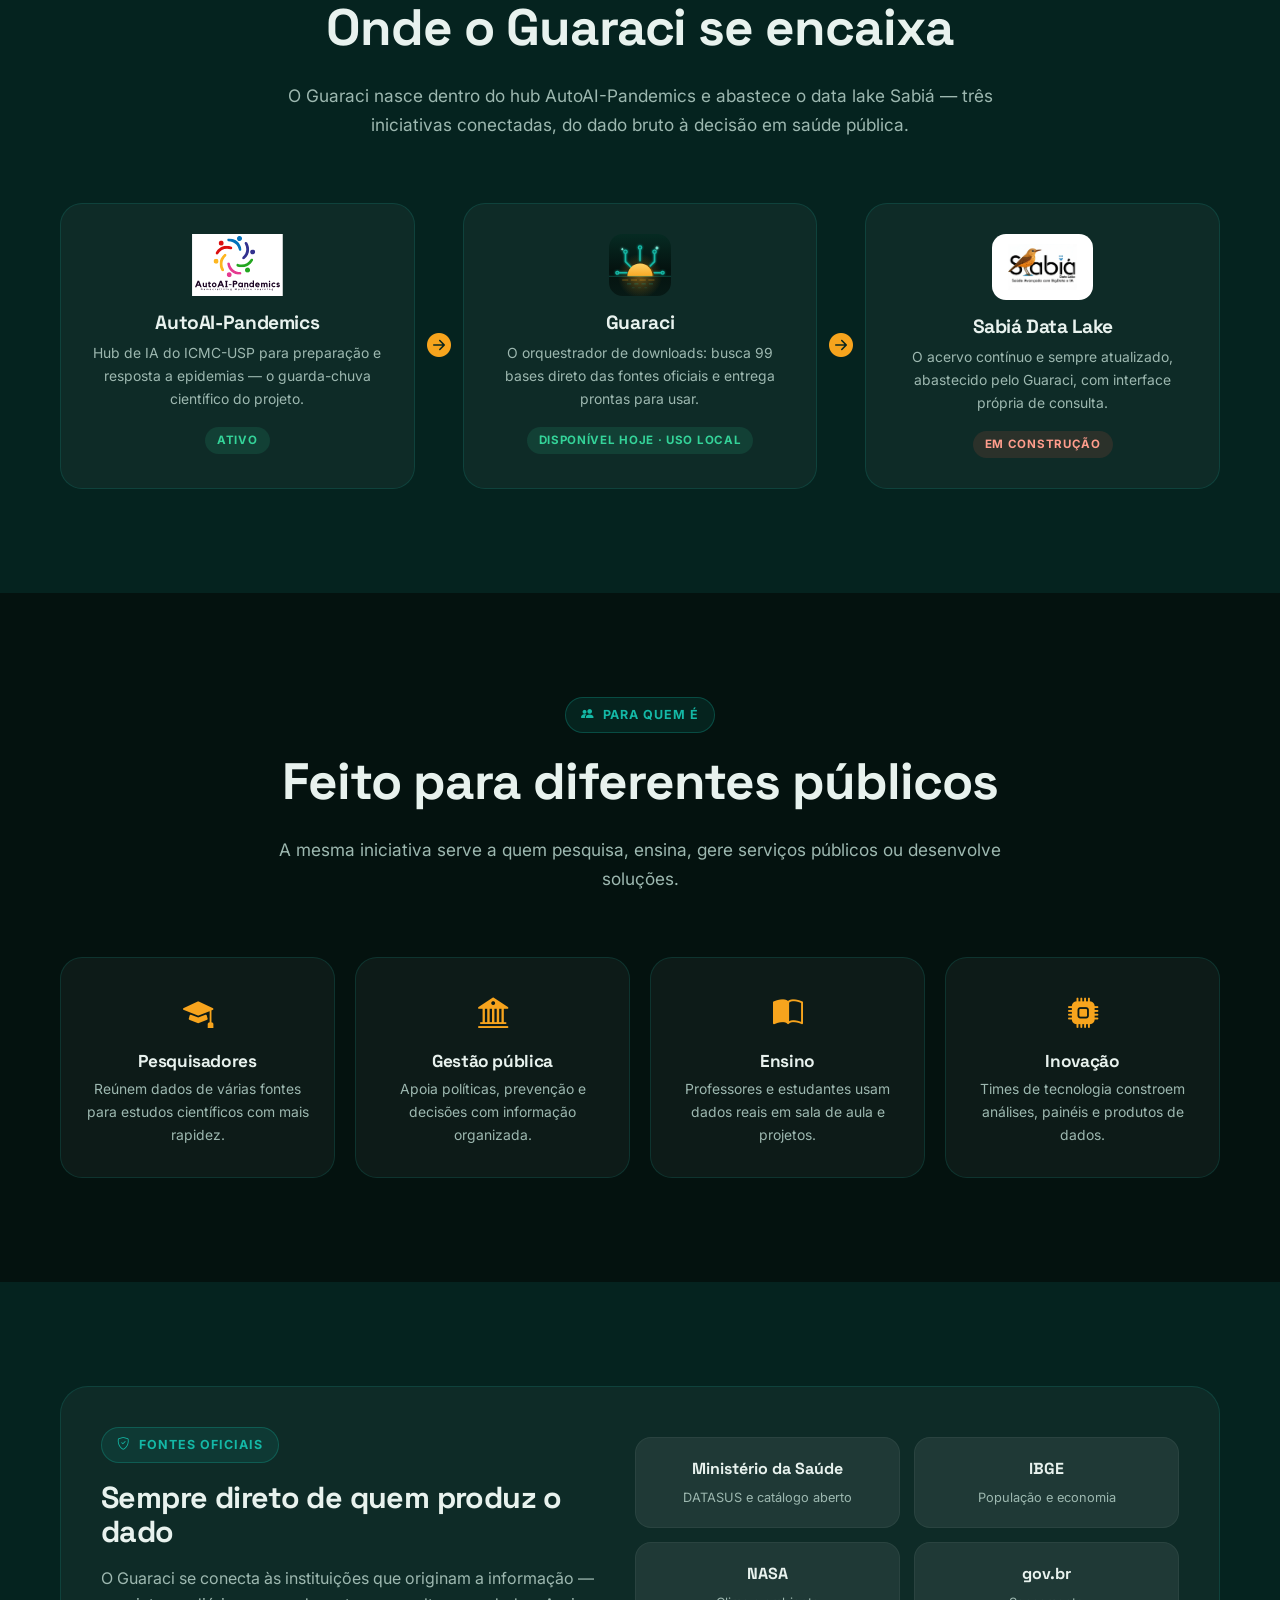
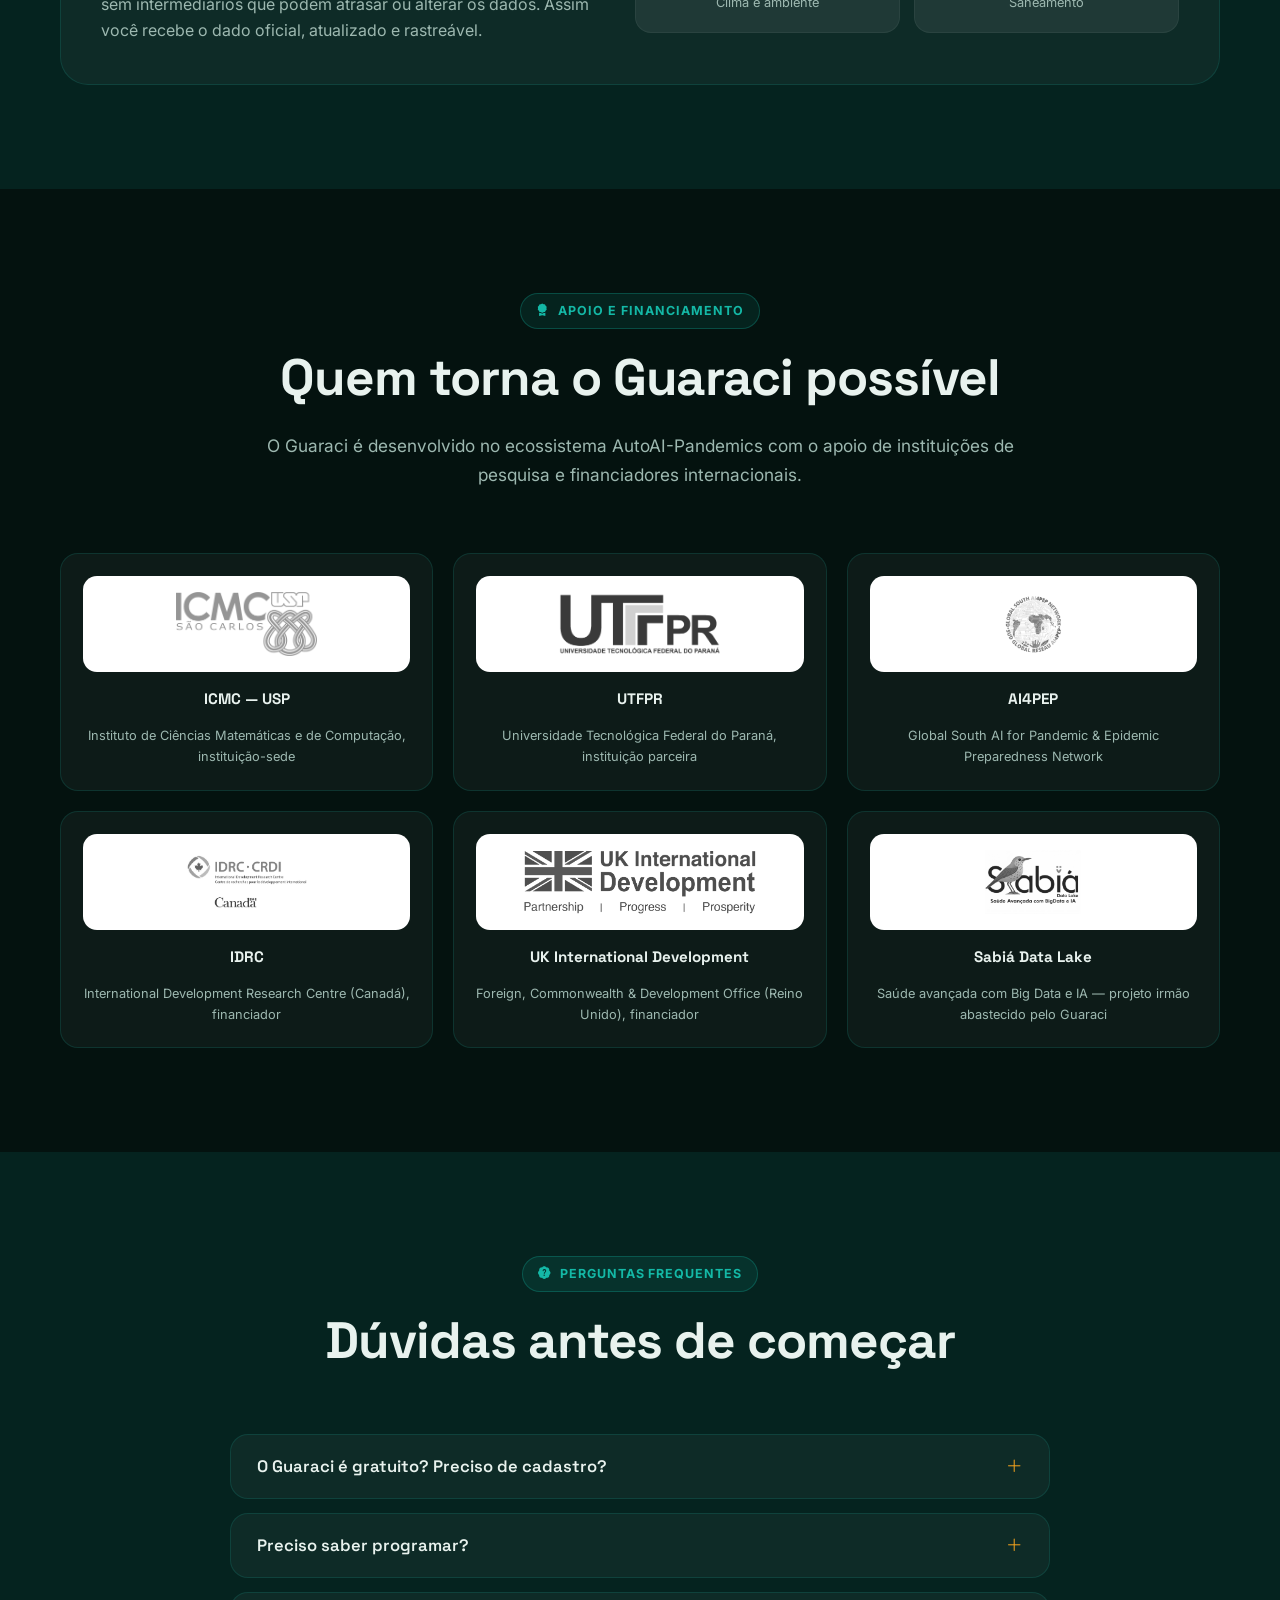
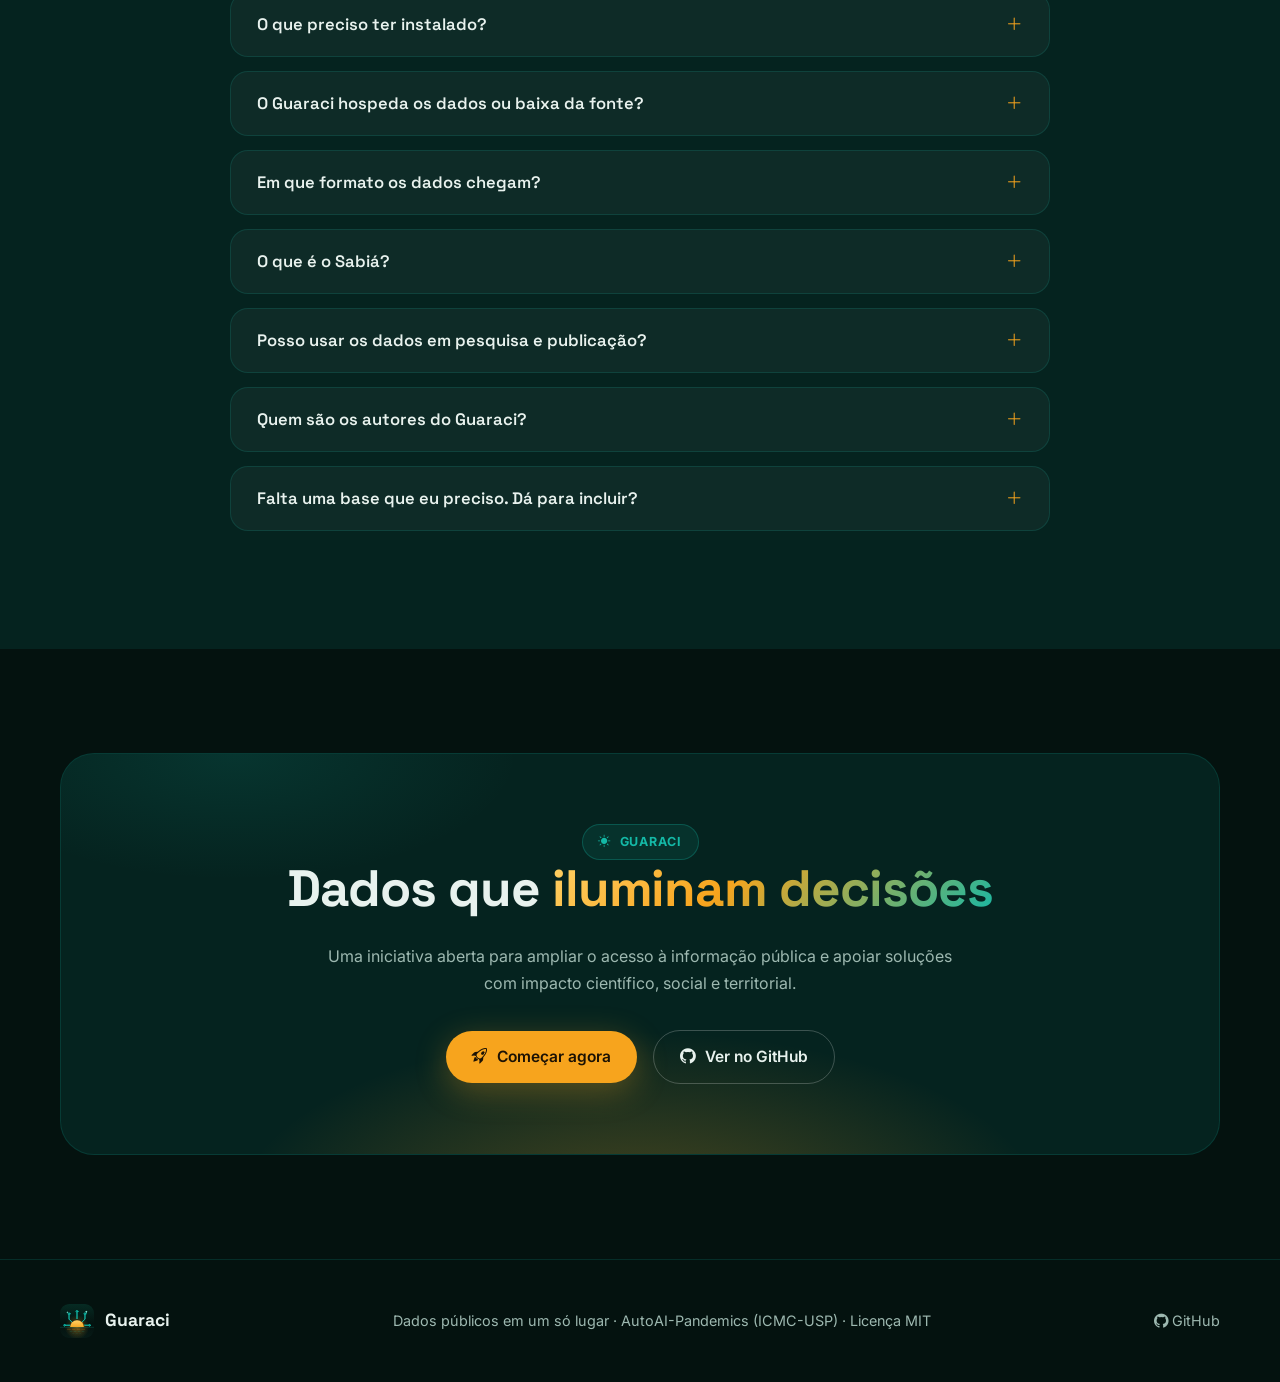
==== commit ba0a8218: "News" ====
--- a/guaraci/index.html
+++ b/guaraci/index.html
@@ -4,15 +4,15 @@
   <meta charset="utf-8">
   <meta name="viewport" content="width=device-width, initial-scale=1">
   <title>Guaraci | Dados públicos do Brasil em um só lugar</title>
-  <meta name="description" content="O Guaraci reúne 94 conjuntos de dados públicos brasileiros — saúde, população, clima, saneamento e território — direto das fontes oficiais, com interface web e acesso gratuito.">
+  <meta name="description" content="O Guaraci reúne 99 conjuntos de dados públicos brasileiros — saúde, população, clima, saneamento e território — direto das fontes oficiais, com interface web e acesso gratuito.">
   <meta property="og:title" content="Guaraci | Dados públicos do Brasil em um só lugar">
-  <meta property="og:description" content="94 conjuntos de dados públicos, direto das fontes oficiais, com interface web gratuita. Um projeto AutoAI-Pandemics (ICMC-USP).">  <meta property="og:type" content="website">
+  <meta property="og:description" content="99 conjuntos de dados públicos, direto das fontes oficiais, com interface web gratuita. Um projeto AutoAI-Pandemics (ICMC-USP).">  <meta property="og:type" content="website">
   <link rel="icon" type="image/svg+xml" href="assets/logo-guaraci.svg">
   <link rel="preconnect" href="https://fonts.googleapis.com">
   <link rel="preconnect" href="https://fonts.gstatic.com" crossorigin>
   <link href="https://fonts.googleapis.com/css2?family=Space+Grotesk:wght@500;600;700&family=Inter:wght@400;500;600;700&family=JetBrains+Mono:wght@400;600&display=swap" rel="stylesheet">
   <link href="https://cdn.jsdelivr.net/npm/bootstrap-icons@1.11.3/font/bootstrap-icons.css" rel="stylesheet">
-  <link href="assets/site.css?v=20260818b" rel="stylesheet">
+  <link href="assets/site.css?v=20260825a" rel="stylesheet">
 </head>
 <body>
 <div id="scroll-progress"></div>
@@ -28,7 +28,7 @@
     <div class="nav-links">
       <a href="#o-que-e">O que é</a>
       <a href="#numeros">Em números</a>
-      <a href="#bases">As 94 bases</a>
+      <a href="#bases">As 99 bases</a>
       <a href="#como-usar">Como usar</a>
       <a href="#ecossistema">Ecossistema</a>
       <a href="#faq">Dúvidas</a>
@@ -49,7 +49,7 @@
       <p class="hero-sub">O Guaraci é um <strong>orquestrador de downloads</strong>: busca dados públicos do Brasil direto em cada fonte oficial e entrega tudo pronto para usar, com <strong>interface web</strong> e fidelidade ao dado original. Menos tempo procurando bases, mais tempo pesquisando, planejando e criando soluções para o país.</p>
       <div class="hero-ctas">
         <a href="#como-usar" class="btn btn-sun"><i class="bi bi-rocket-takeoff"></i> Começar em 5 passos</a>
-        <a href="#bases" class="btn btn-ghost">Explorar as 94 bases</a>
+        <a href="#bases" class="btn btn-ghost">Explorar as 99 bases</a>
       </div>
       <div class="hero-credits">
         <div class="hero-autoai">
@@ -68,7 +68,7 @@
       </div>
     </div>
     <div class="hero-panel reveal">
-      <div class="hero-stat"><div class="ico"><i class="bi bi-database-fill-check"></i></div><div><strong><span data-to="94">0</span> conjuntos</strong><span>de dados públicos reunidos</span></div></div>
+      <div class="hero-stat"><div class="ico"><i class="bi bi-database-fill-check"></i></div><div><strong><span data-to="99">0</span> conjuntos</strong><span>de dados públicos reunidos</span></div></div>
       <div class="hero-stat"><div class="ico"><i class="bi bi-diagram-3-fill"></i></div><div><strong>5 grandes áreas</strong><span>saúde, população, clima, saneamento e território</span></div></div>
       <div class="hero-stat"><div class="ico"><i class="bi bi-window-fullscreen"></i></div><div><strong>Interface web</strong><span>peça os dados por formulário, sem escrever código</span></div></div>
       <div class="hero-stat"><div class="ico"><i class="bi bi-unlock-fill"></i></div><div><strong>100% gratuito</strong><span>código aberto (MIT) para pesquisa, ensino e gestão</span></div></div>
@@ -136,12 +136,12 @@
     <div class="sec-head reveal">
       <span class="kicker"><i class="bi bi-bar-chart-fill"></i> Em números</span>
       <h2 class="sec-title">A dimensão do projeto</h2>
-      <p class="sec-lead">A conta é simples: <strong>7 instituições oficiais</strong> produzem os dados, que o Guaraci organiza em <strong>17 grupos</strong> e entrega como <strong>94 conjuntos</strong> prontos para baixar.</p>
+      <p class="sec-lead">A conta é simples: <strong>7 instituições oficiais</strong> produzem os dados, que o Guaraci organiza em <strong>17 grupos</strong> e entrega como <strong>99 conjuntos</strong> prontos para baixar.</p>
     </div>
     <div class="metrics">
       <div class="metric reveal"><div class="num grad-text"><span data-to="7">0</span></div><div class="lbl">instituições oficiais na origem: Ministério da Saúde, IBGE, NASA, INPE, INMET, ANA e gov.br</div></div>
       <div class="metric reveal" data-delay="90"><div class="num grad-text"><span data-to="17">0</span></div><div class="lbl">grupos no catálogo, reunindo bases de uma mesma família</div></div>
-      <div class="metric reveal" data-delay="180"><div class="num grad-text"><span data-to="94">0</span></div><div class="lbl">conjuntos de dados prontos para baixar, listados um a um nesta página</div></div>
+      <div class="metric reveal" data-delay="180"><div class="num grad-text"><span data-to="99">0</span></div><div class="lbl">conjuntos de dados prontos para baixar, listados um a um nesta página</div></div>
       <div class="metric reveal" data-delay="270"><div class="num grad-text">BR</div><div class="lbl">dados nacionais, estaduais e municipais — de todo o país</div></div>
     </div>
     <div class="impact reveal">
@@ -177,7 +177,7 @@
   <div class="container">
     <div class="sec-head reveal">
       <span class="kicker"><i class="bi bi-collection-fill"></i> As bases, uma a uma</span>
-      <h2 class="sec-title">Explore os <span class="grad-text">94 conjuntos</span></h2>
+      <h2 class="sec-title">Explore os <span class="grad-text">99 conjuntos</span></h2>
       <p class="sec-lead">Nada de "e outros": o catálogo completo está abaixo. Busque por nome, doença ou tema, filtre por área — e <strong>clique em qualquer base</strong> para ver parâmetros, campos e o comando pronto. Algumas bases aparecem em mais de um grupo por estarem disponíveis tanto no formato tradicional do DATASUS quanto pelo catálogo aberto mais recente.</p>
     </div>
     <p class="explorer-hint reveal"><i class="bi bi-hand-index-thumb-fill"></i> <strong>Consulte os campos:</strong> clique em qualquer base para ver as colunas do dado, os parâmetros de coleta e o comando pronto — ou abra a <a href="docs.html#catalogo">documentação completa</a>.</p>
@@ -303,7 +303,7 @@
     <div class="impact reveal" style="margin-top:70px;">
       <div>
         <h3>Quer o mapa completo?</h3>
-        <p>A documentação extensiva cobre instalação, interface, linha de comando e cada uma das 94 fontes — com todos os parâmetros, valores aceitos e os campos reais de cada base.</p>
+        <p>A documentação extensiva cobre instalação, interface, linha de comando e cada uma das 99 fontes — com todos os parâmetros, valores aceitos e os campos reais de cada base.</p>
       </div>
       <a href="docs.html" class="btn">Abrir a documentação <i class="bi bi-arrow-right"></i></a>
     </div>
@@ -330,7 +330,7 @@
         <img src="assets/logo-guaraci.svg" alt="Logo do Guaraci" data-logo>
         <span data-logo-fallback style="display:none;width:62px;height:62px;border-radius:18px;background:var(--grad);place-items:center;color:#10231e;font-size:1.7rem;margin-bottom:8px;"><i class="bi bi-sun-fill"></i></span>
         <h3>Guaraci</h3>
-        <p>O orquestrador de downloads: busca 94 bases direto das fontes oficiais e entrega prontas para usar.</p>
+        <p>O orquestrador de downloads: busca 99 bases direto das fontes oficiais e entrega prontas para usar.</p>
         <span class="stage live">Disponível hoje · uso local</span>
       </div>
       <div class="eco-arrow"><i class="bi bi-arrow-right-circle-fill"></i></div>
@@ -482,8 +482,8 @@
   </div>
 </div>
 
-<script src="assets/catalog-data.js?v=20260818b"></script>
-<script src="assets/site.js?v=20260818b"></script>
+<script src="assets/catalog-data.js?v=20260825a"></script>
+<script src="assets/site.js?v=20260825a"></script>
 <div class="gtranslate_wrapper"></div>
 <script>window.gtranslateSettings = {"default_language":"pt","languages":["en","fr","de", "pt", "it","es"],"wrapper_selector":".gtranslate_wrapper","switcher_horizontal_position":"left","switcher_vertical_position":"bottom","alt_flags":{"en":"usa","pt":"brazil"}}</script>
 <script src="https://cdn.gtranslate.net/widgets/latest/float.js" defer></script>
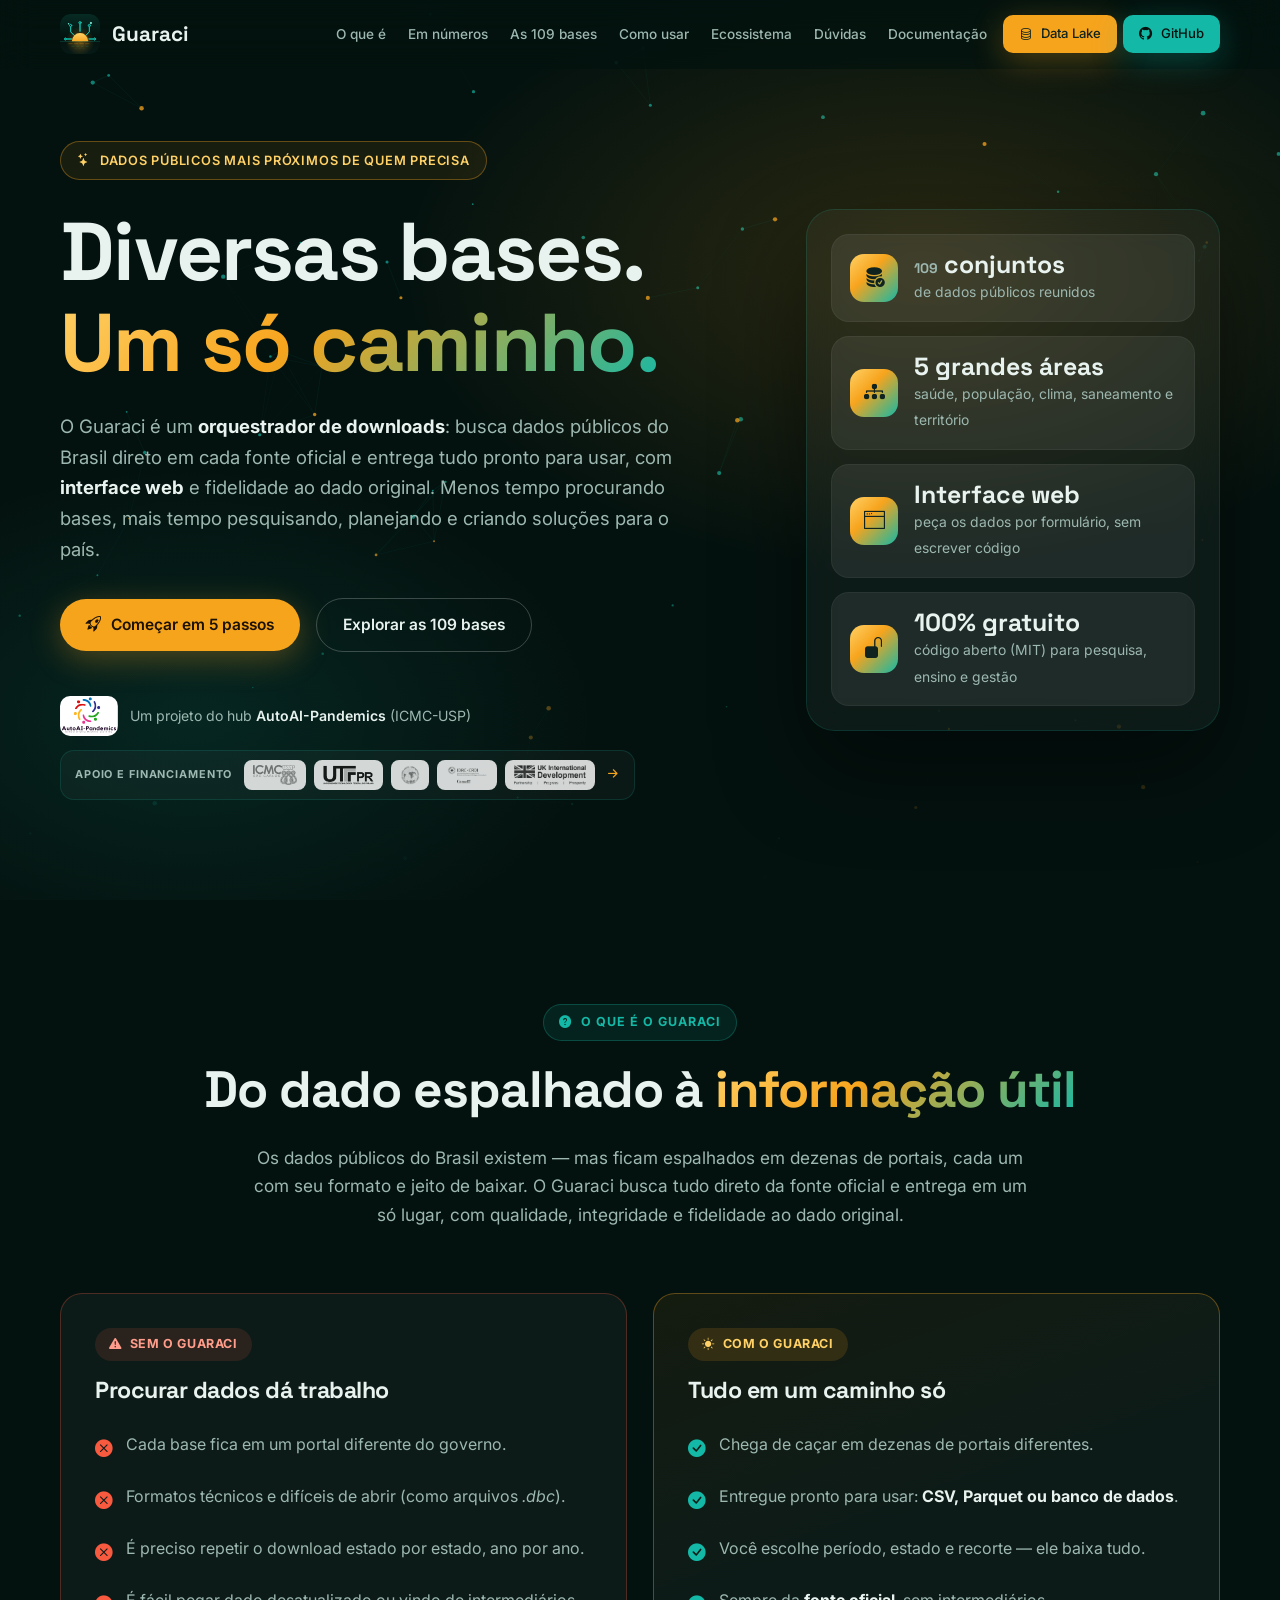
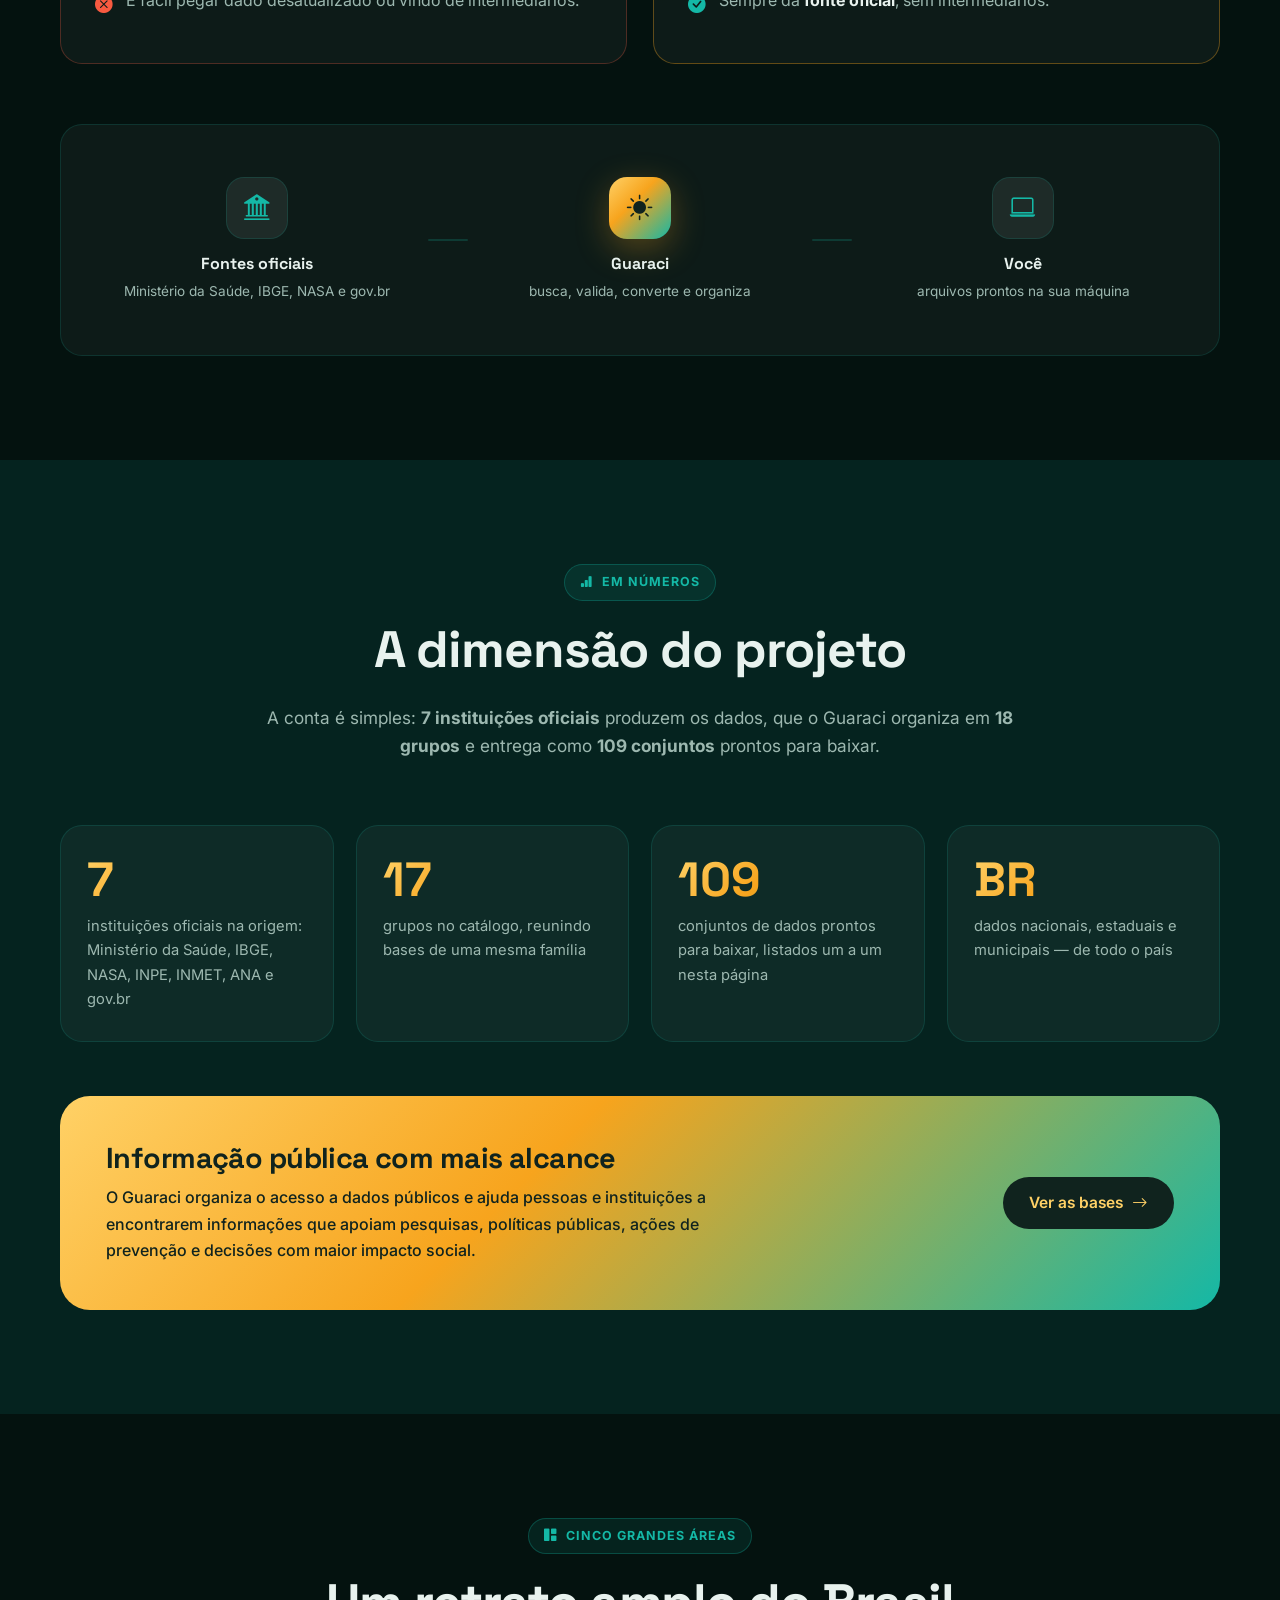
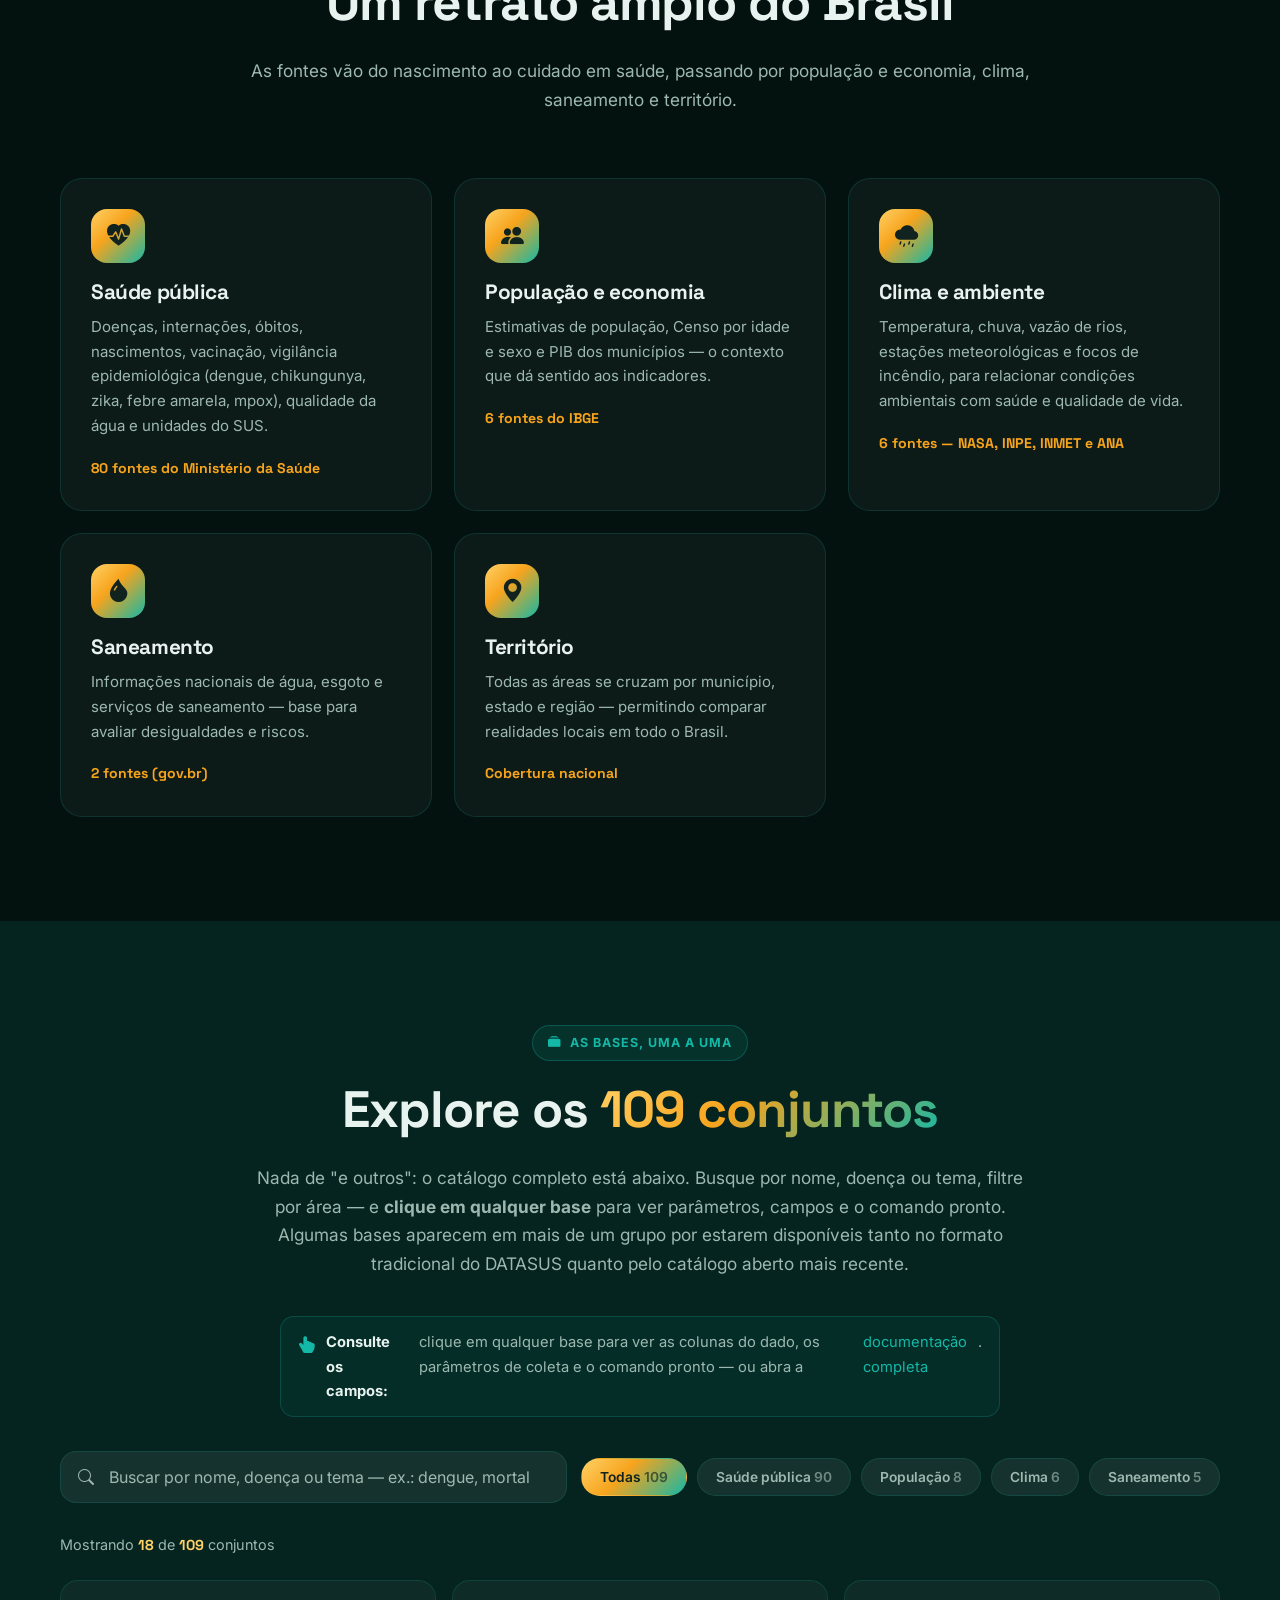
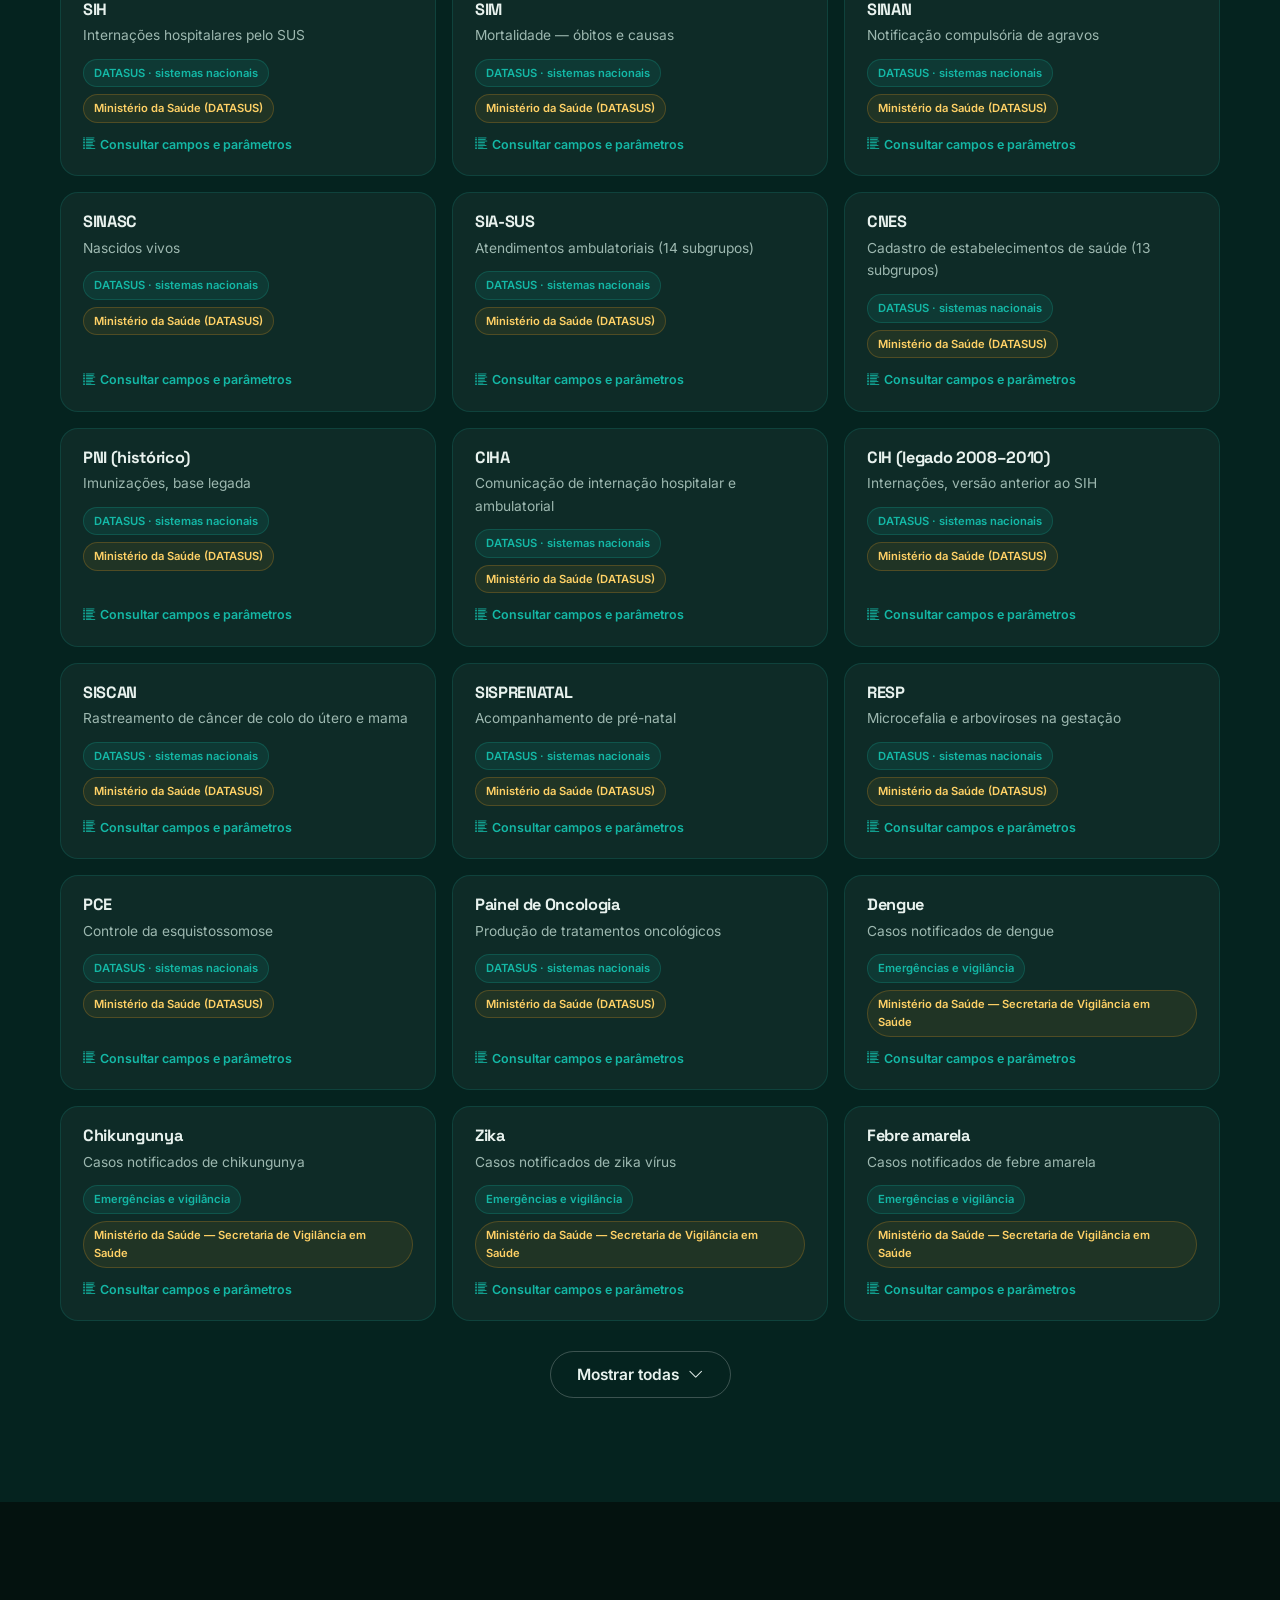
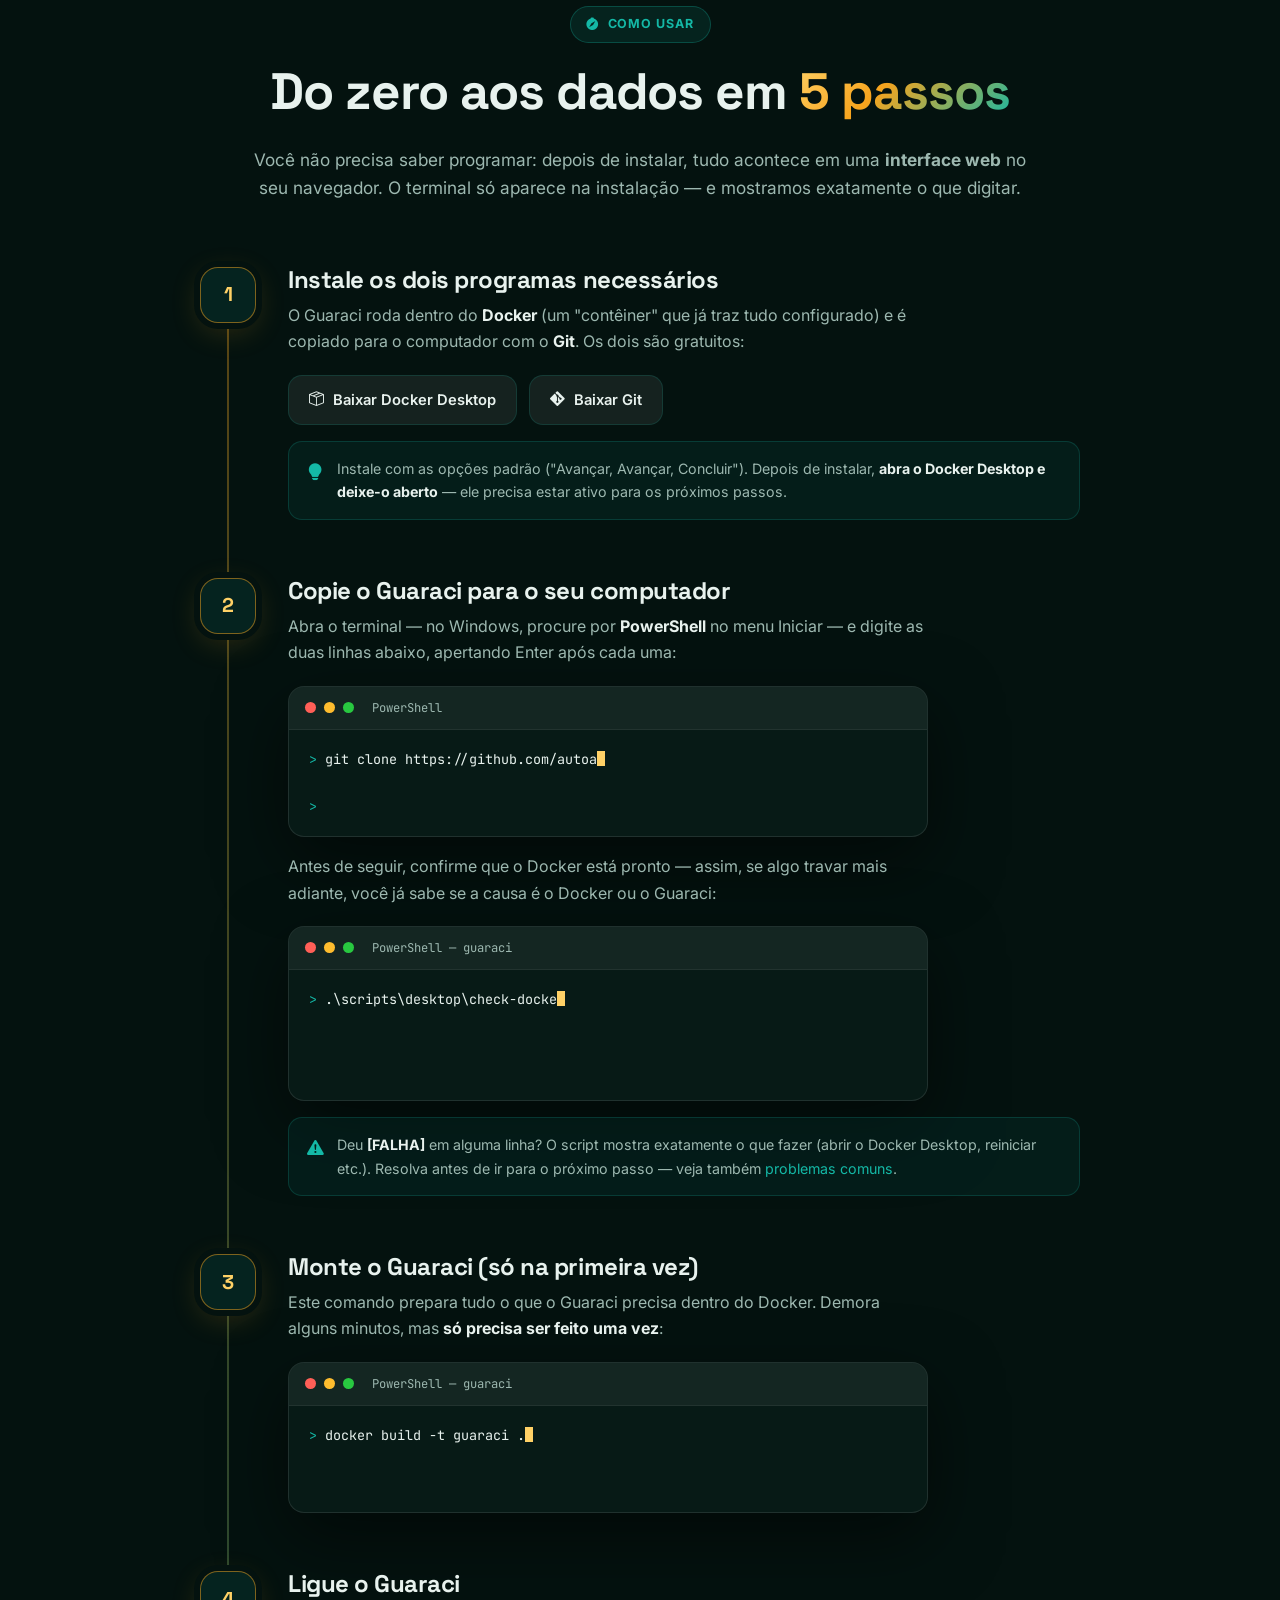
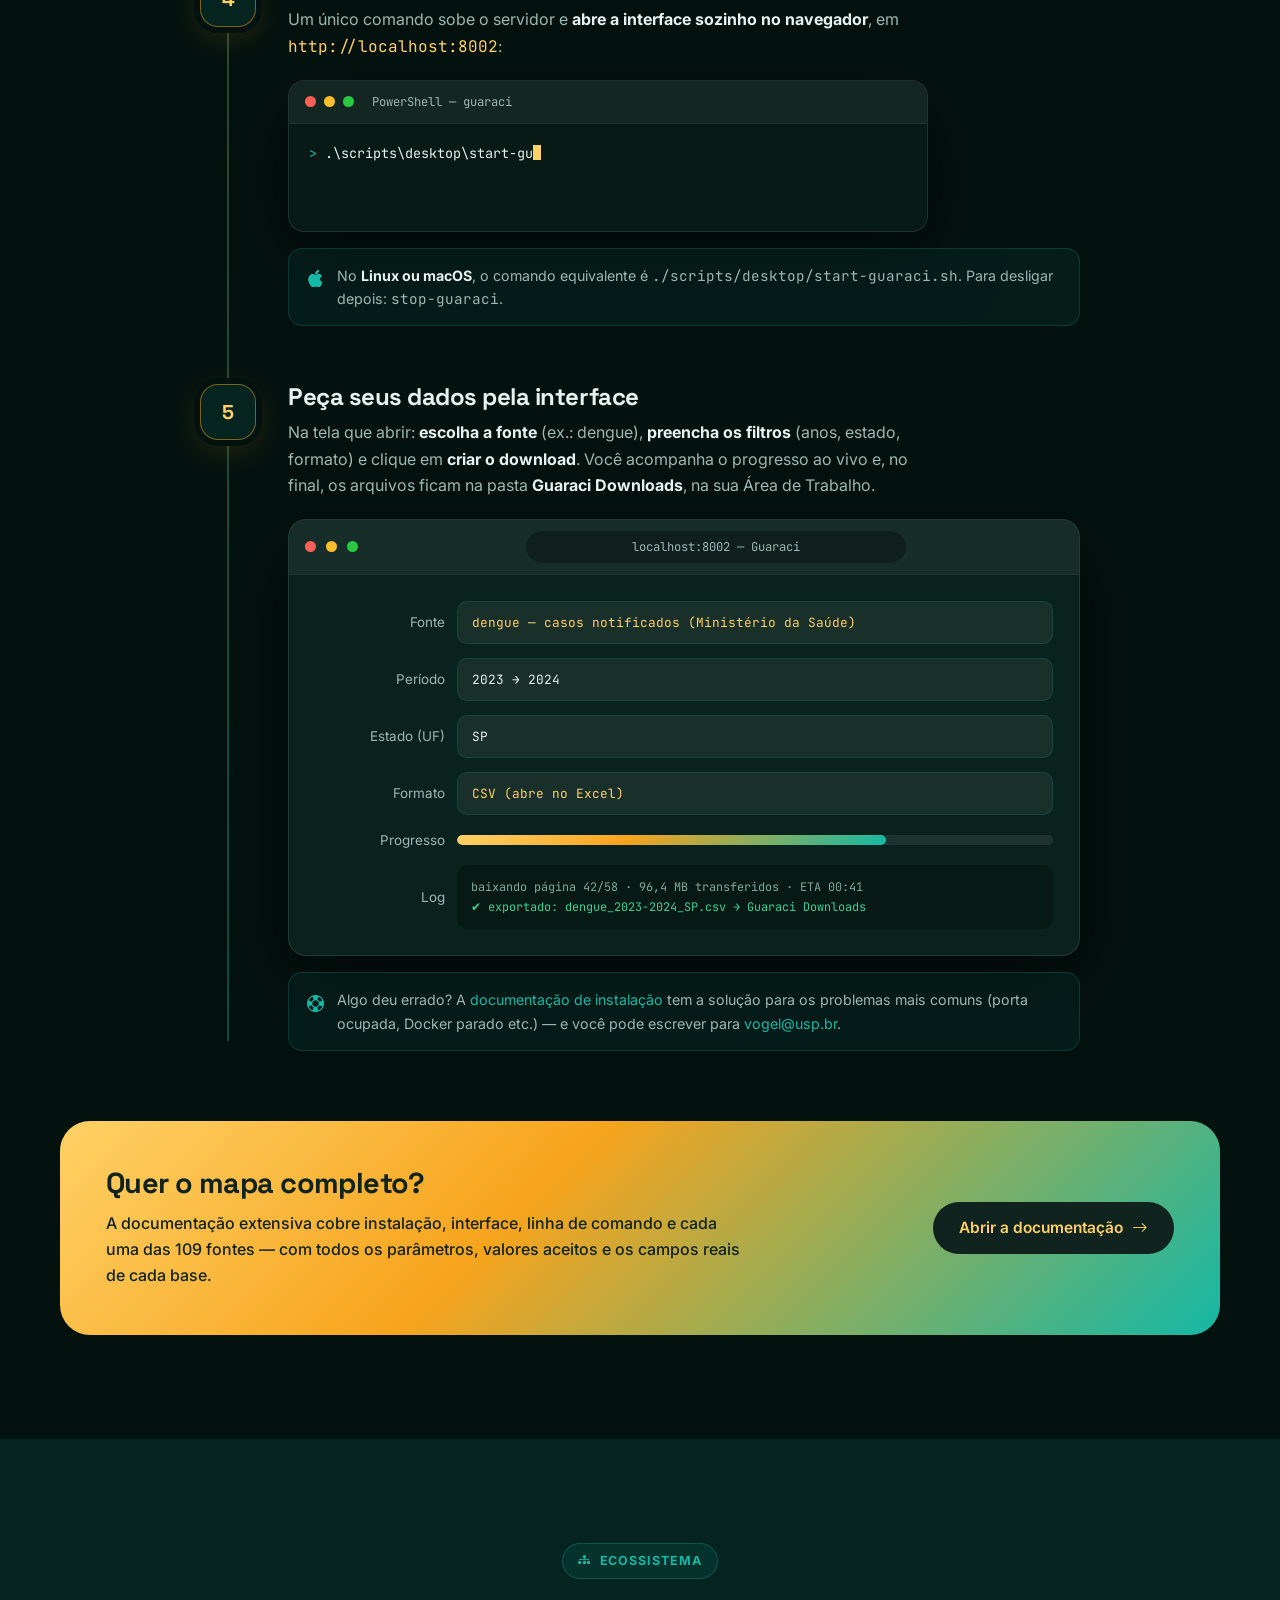
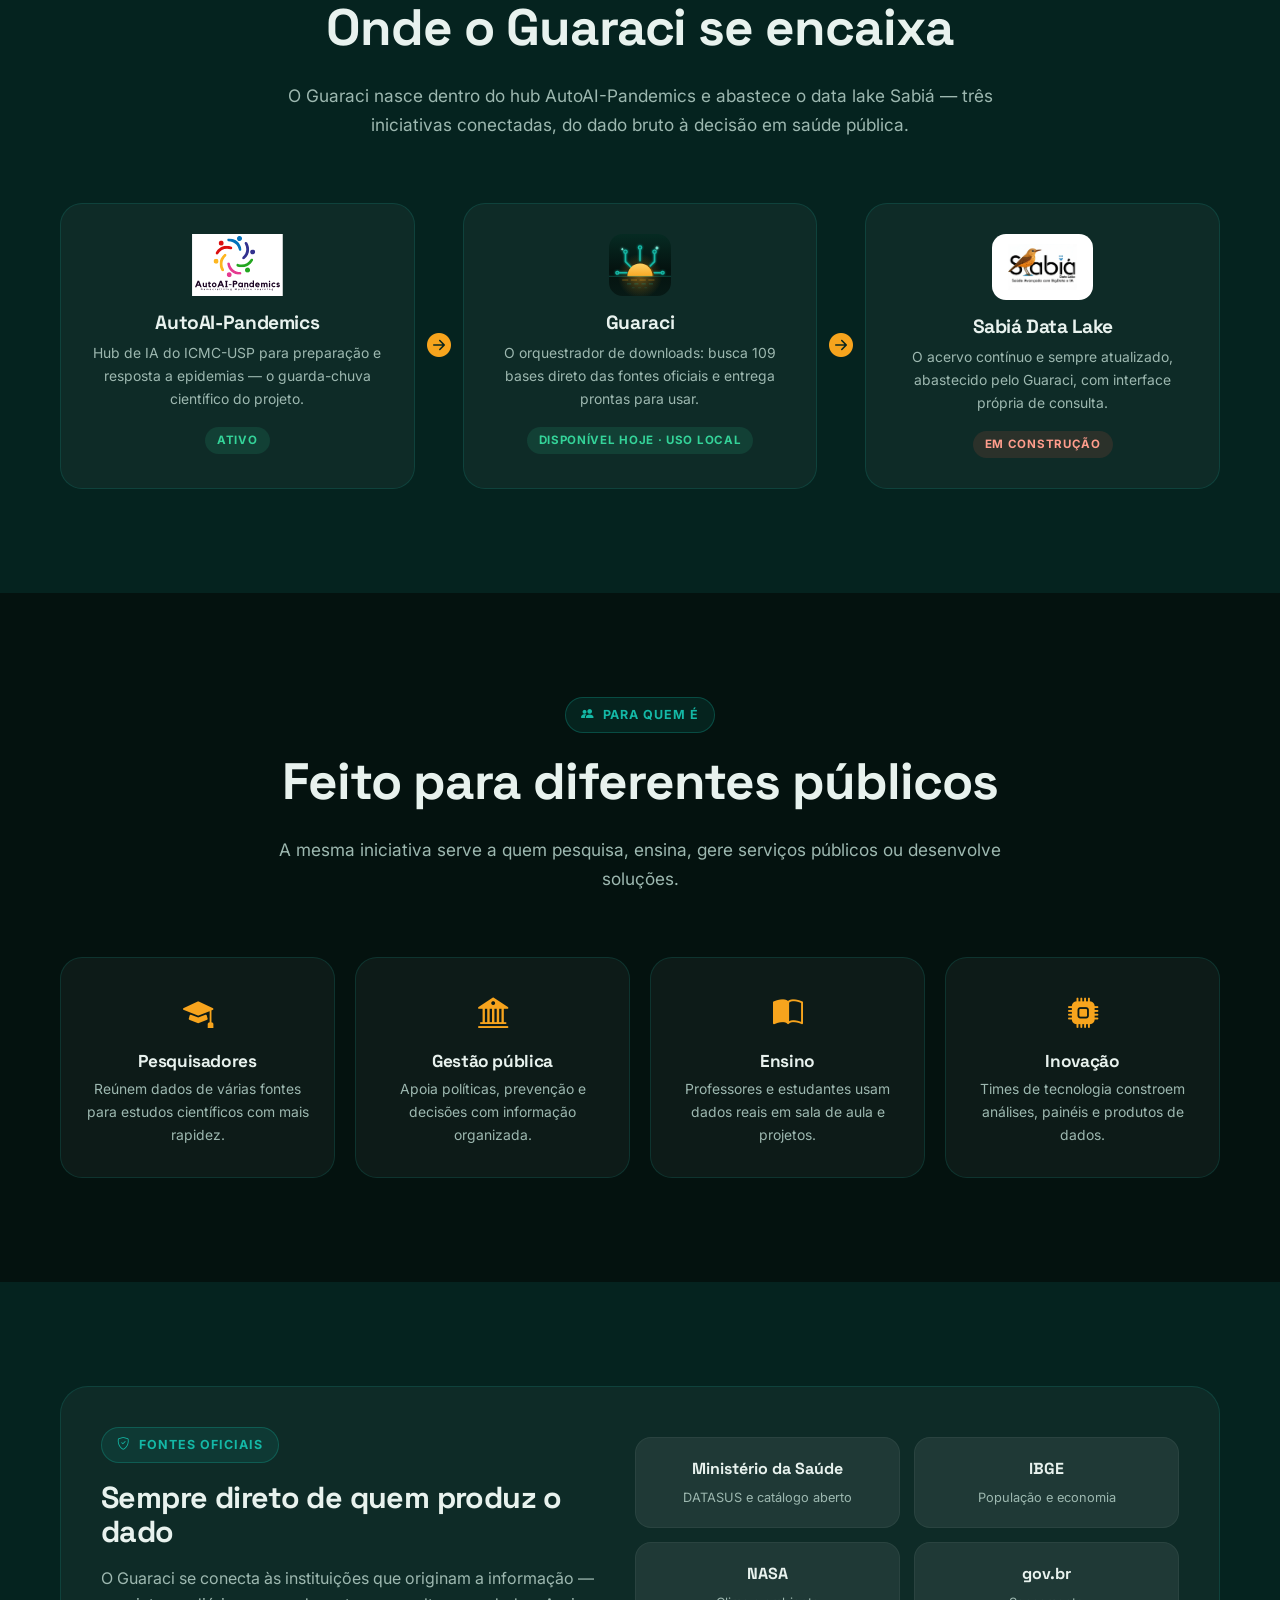
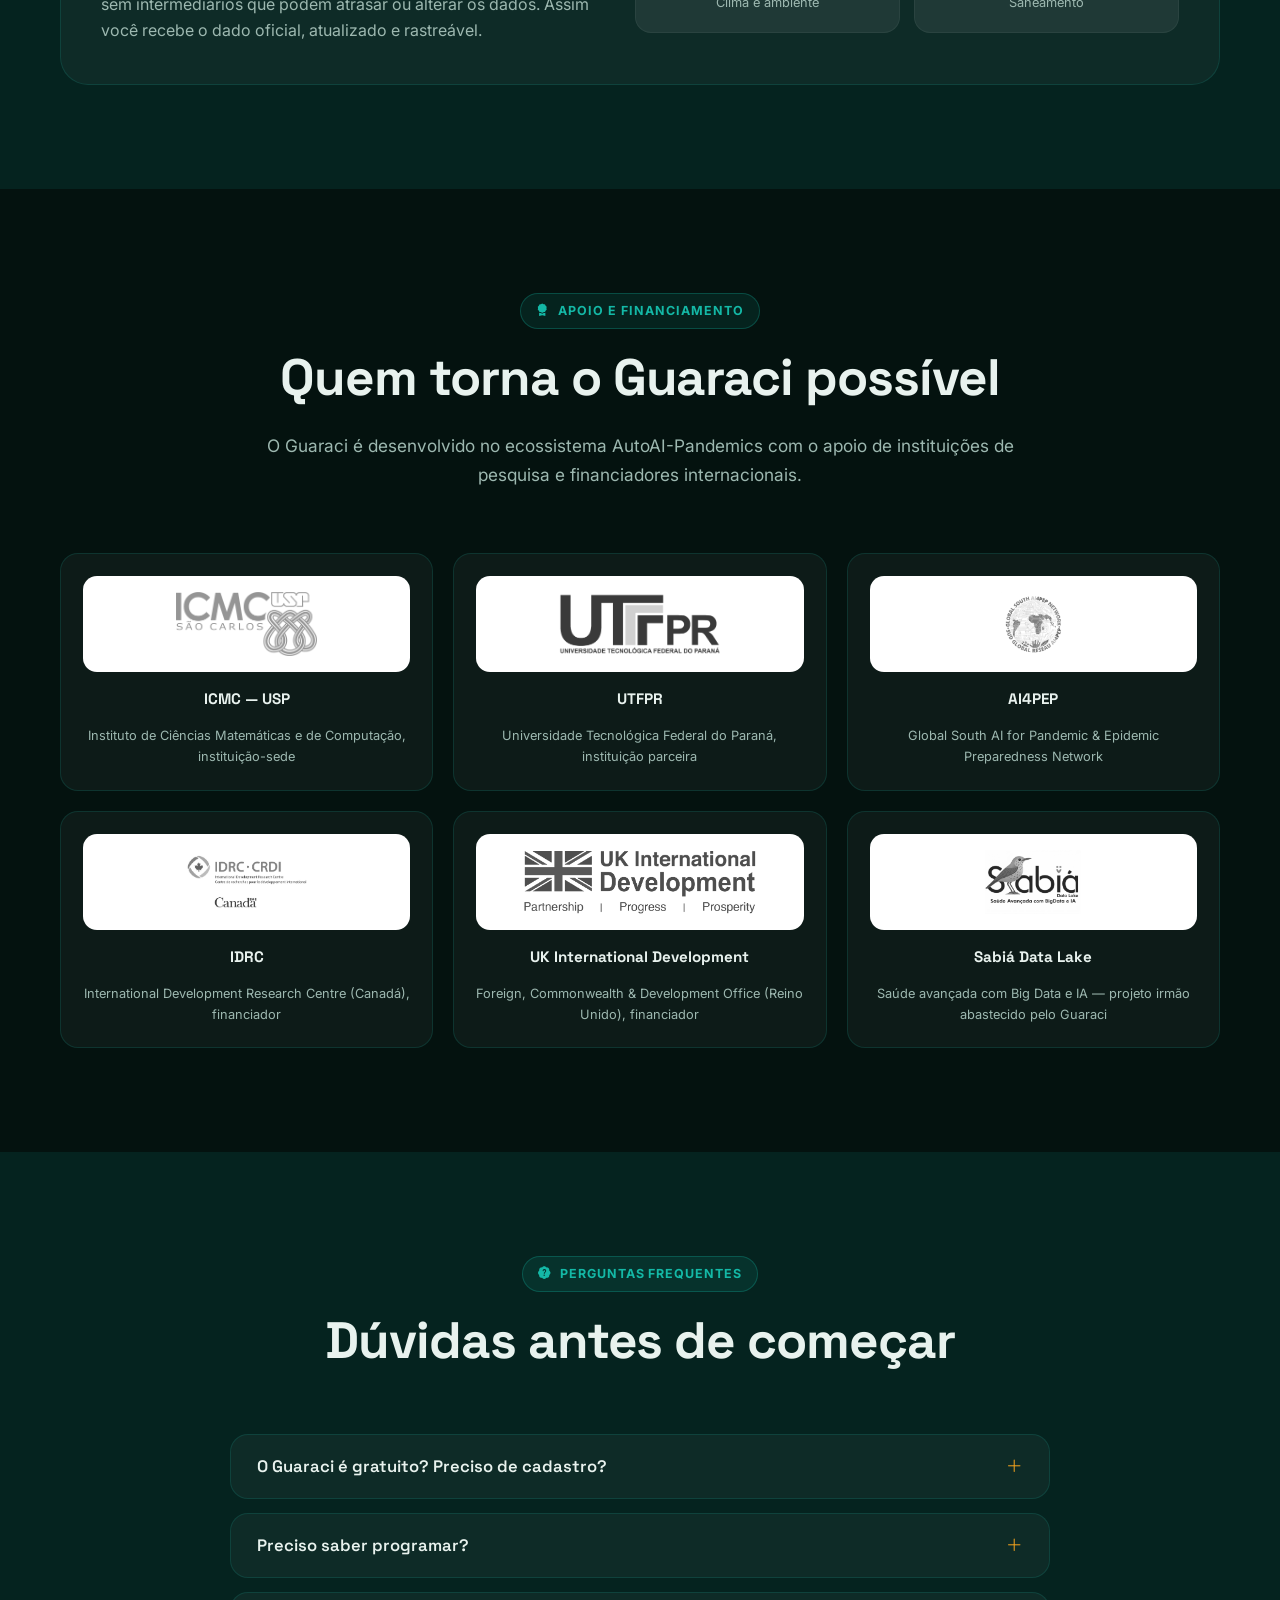
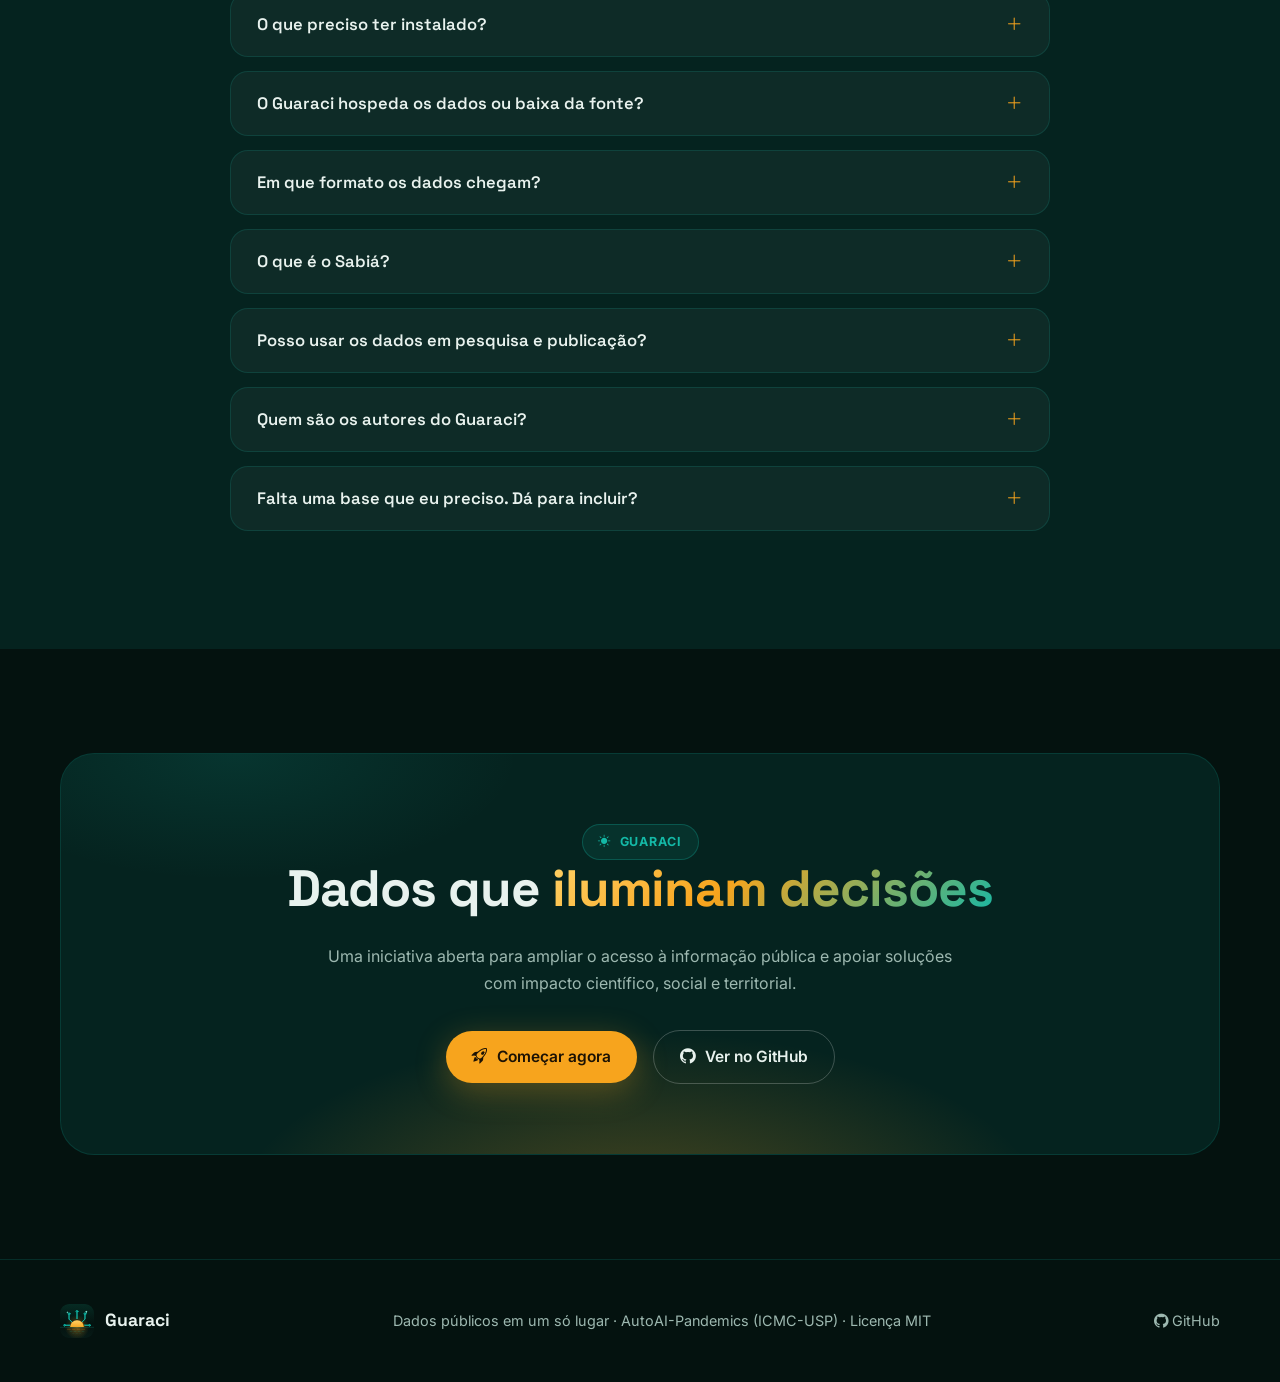
==== commit b7dd677c: "News" ====
--- a/guaraci/index.html
+++ b/guaraci/index.html
@@ -4,9 +4,9 @@
   <meta charset="utf-8">
   <meta name="viewport" content="width=device-width, initial-scale=1">
   <title>Guaraci | Dados públicos do Brasil em um só lugar</title>
-  <meta name="description" content="O Guaraci reúne 99 conjuntos de dados públicos brasileiros — saúde, população, clima, saneamento e território — direto das fontes oficiais, com interface web e acesso gratuito.">
+  <meta name="description" content="O Guaraci reúne 109 conjuntos de dados públicos brasileiros — saúde, população, clima, saneamento e território — direto das fontes oficiais, com interface web e acesso gratuito.">
   <meta property="og:title" content="Guaraci | Dados públicos do Brasil em um só lugar">
-  <meta property="og:description" content="99 conjuntos de dados públicos, direto das fontes oficiais, com interface web gratuita. Um projeto AutoAI-Pandemics (ICMC-USP).">  <meta property="og:type" content="website">
+  <meta property="og:description" content="109 conjuntos de dados públicos, direto das fontes oficiais, com interface web gratuita. Um projeto AutoAI-Pandemics (ICMC-USP).">  <meta property="og:type" content="website">
   <link rel="icon" type="image/svg+xml" href="assets/logo-guaraci.svg">
   <link rel="preconnect" href="https://fonts.googleapis.com">
   <link rel="preconnect" href="https://fonts.gstatic.com" crossorigin>
@@ -28,7 +28,7 @@
     <div class="nav-links">
       <a href="#o-que-e">O que é</a>
       <a href="#numeros">Em números</a>
-      <a href="#bases">As 99 bases</a>
+      <a href="#bases">As 109 bases</a>
       <a href="#como-usar">Como usar</a>
       <a href="#ecossistema">Ecossistema</a>
       <a href="#faq">Dúvidas</a>
@@ -49,7 +49,7 @@
       <p class="hero-sub">O Guaraci é um <strong>orquestrador de downloads</strong>: busca dados públicos do Brasil direto em cada fonte oficial e entrega tudo pronto para usar, com <strong>interface web</strong> e fidelidade ao dado original. Menos tempo procurando bases, mais tempo pesquisando, planejando e criando soluções para o país.</p>
       <div class="hero-ctas">
         <a href="#como-usar" class="btn btn-sun"><i class="bi bi-rocket-takeoff"></i> Começar em 5 passos</a>
-        <a href="#bases" class="btn btn-ghost">Explorar as 99 bases</a>
+        <a href="#bases" class="btn btn-ghost">Explorar as 109 bases</a>
       </div>
       <div class="hero-credits">
         <div class="hero-autoai">
@@ -68,7 +68,7 @@
       </div>
     </div>
     <div class="hero-panel reveal">
-      <div class="hero-stat"><div class="ico"><i class="bi bi-database-fill-check"></i></div><div><strong><span data-to="99">0</span> conjuntos</strong><span>de dados públicos reunidos</span></div></div>
+      <div class="hero-stat"><div class="ico"><i class="bi bi-database-fill-check"></i></div><div><strong><span data-to="109">0</span> conjuntos</strong><span>de dados públicos reunidos</span></div></div>
       <div class="hero-stat"><div class="ico"><i class="bi bi-diagram-3-fill"></i></div><div><strong>5 grandes áreas</strong><span>saúde, população, clima, saneamento e território</span></div></div>
       <div class="hero-stat"><div class="ico"><i class="bi bi-window-fullscreen"></i></div><div><strong>Interface web</strong><span>peça os dados por formulário, sem escrever código</span></div></div>
       <div class="hero-stat"><div class="ico"><i class="bi bi-unlock-fill"></i></div><div><strong>100% gratuito</strong><span>código aberto (MIT) para pesquisa, ensino e gestão</span></div></div>
@@ -136,12 +136,12 @@
     <div class="sec-head reveal">
       <span class="kicker"><i class="bi bi-bar-chart-fill"></i> Em números</span>
       <h2 class="sec-title">A dimensão do projeto</h2>
-      <p class="sec-lead">A conta é simples: <strong>7 instituições oficiais</strong> produzem os dados, que o Guaraci organiza em <strong>17 grupos</strong> e entrega como <strong>99 conjuntos</strong> prontos para baixar.</p>
+      <p class="sec-lead">A conta é simples: <strong>7 instituições oficiais</strong> produzem os dados, que o Guaraci organiza em <strong>18 grupos</strong> e entrega como <strong>109 conjuntos</strong> prontos para baixar.</p>
     </div>
     <div class="metrics">
       <div class="metric reveal"><div class="num grad-text"><span data-to="7">0</span></div><div class="lbl">instituições oficiais na origem: Ministério da Saúde, IBGE, NASA, INPE, INMET, ANA e gov.br</div></div>
       <div class="metric reveal" data-delay="90"><div class="num grad-text"><span data-to="17">0</span></div><div class="lbl">grupos no catálogo, reunindo bases de uma mesma família</div></div>
-      <div class="metric reveal" data-delay="180"><div class="num grad-text"><span data-to="99">0</span></div><div class="lbl">conjuntos de dados prontos para baixar, listados um a um nesta página</div></div>
+      <div class="metric reveal" data-delay="180"><div class="num grad-text"><span data-to="109">0</span></div><div class="lbl">conjuntos de dados prontos para baixar, listados um a um nesta página</div></div>
       <div class="metric reveal" data-delay="270"><div class="num grad-text">BR</div><div class="lbl">dados nacionais, estaduais e municipais — de todo o país</div></div>
     </div>
     <div class="impact reveal">
@@ -177,7 +177,7 @@
   <div class="container">
     <div class="sec-head reveal">
       <span class="kicker"><i class="bi bi-collection-fill"></i> As bases, uma a uma</span>
-      <h2 class="sec-title">Explore os <span class="grad-text">99 conjuntos</span></h2>
+      <h2 class="sec-title">Explore os <span class="grad-text">109 conjuntos</span></h2>
       <p class="sec-lead">Nada de "e outros": o catálogo completo está abaixo. Busque por nome, doença ou tema, filtre por área — e <strong>clique em qualquer base</strong> para ver parâmetros, campos e o comando pronto. Algumas bases aparecem em mais de um grupo por estarem disponíveis tanto no formato tradicional do DATASUS quanto pelo catálogo aberto mais recente.</p>
     </div>
     <p class="explorer-hint reveal"><i class="bi bi-hand-index-thumb-fill"></i> <strong>Consulte os campos:</strong> clique em qualquer base para ver as colunas do dado, os parâmetros de coleta e o comando pronto — ou abra a <a href="docs.html#catalogo">documentação completa</a>.</p>
@@ -303,7 +303,7 @@
     <div class="impact reveal" style="margin-top:70px;">
       <div>
         <h3>Quer o mapa completo?</h3>
-        <p>A documentação extensiva cobre instalação, interface, linha de comando e cada uma das 99 fontes — com todos os parâmetros, valores aceitos e os campos reais de cada base.</p>
+        <p>A documentação extensiva cobre instalação, interface, linha de comando e cada uma das 109 fontes — com todos os parâmetros, valores aceitos e os campos reais de cada base.</p>
       </div>
       <a href="docs.html" class="btn">Abrir a documentação <i class="bi bi-arrow-right"></i></a>
     </div>
@@ -330,7 +330,7 @@
         <img src="assets/logo-guaraci.svg" alt="Logo do Guaraci" data-logo>
         <span data-logo-fallback style="display:none;width:62px;height:62px;border-radius:18px;background:var(--grad);place-items:center;color:#10231e;font-size:1.7rem;margin-bottom:8px;"><i class="bi bi-sun-fill"></i></span>
         <h3>Guaraci</h3>
-        <p>O orquestrador de downloads: busca 99 bases direto das fontes oficiais e entrega prontas para usar.</p>
+        <p>O orquestrador de downloads: busca 109 bases direto das fontes oficiais e entrega prontas para usar.</p>
         <span class="stage live">Disponível hoje · uso local</span>
       </div>
       <div class="eco-arrow"><i class="bi bi-arrow-right-circle-fill"></i></div>
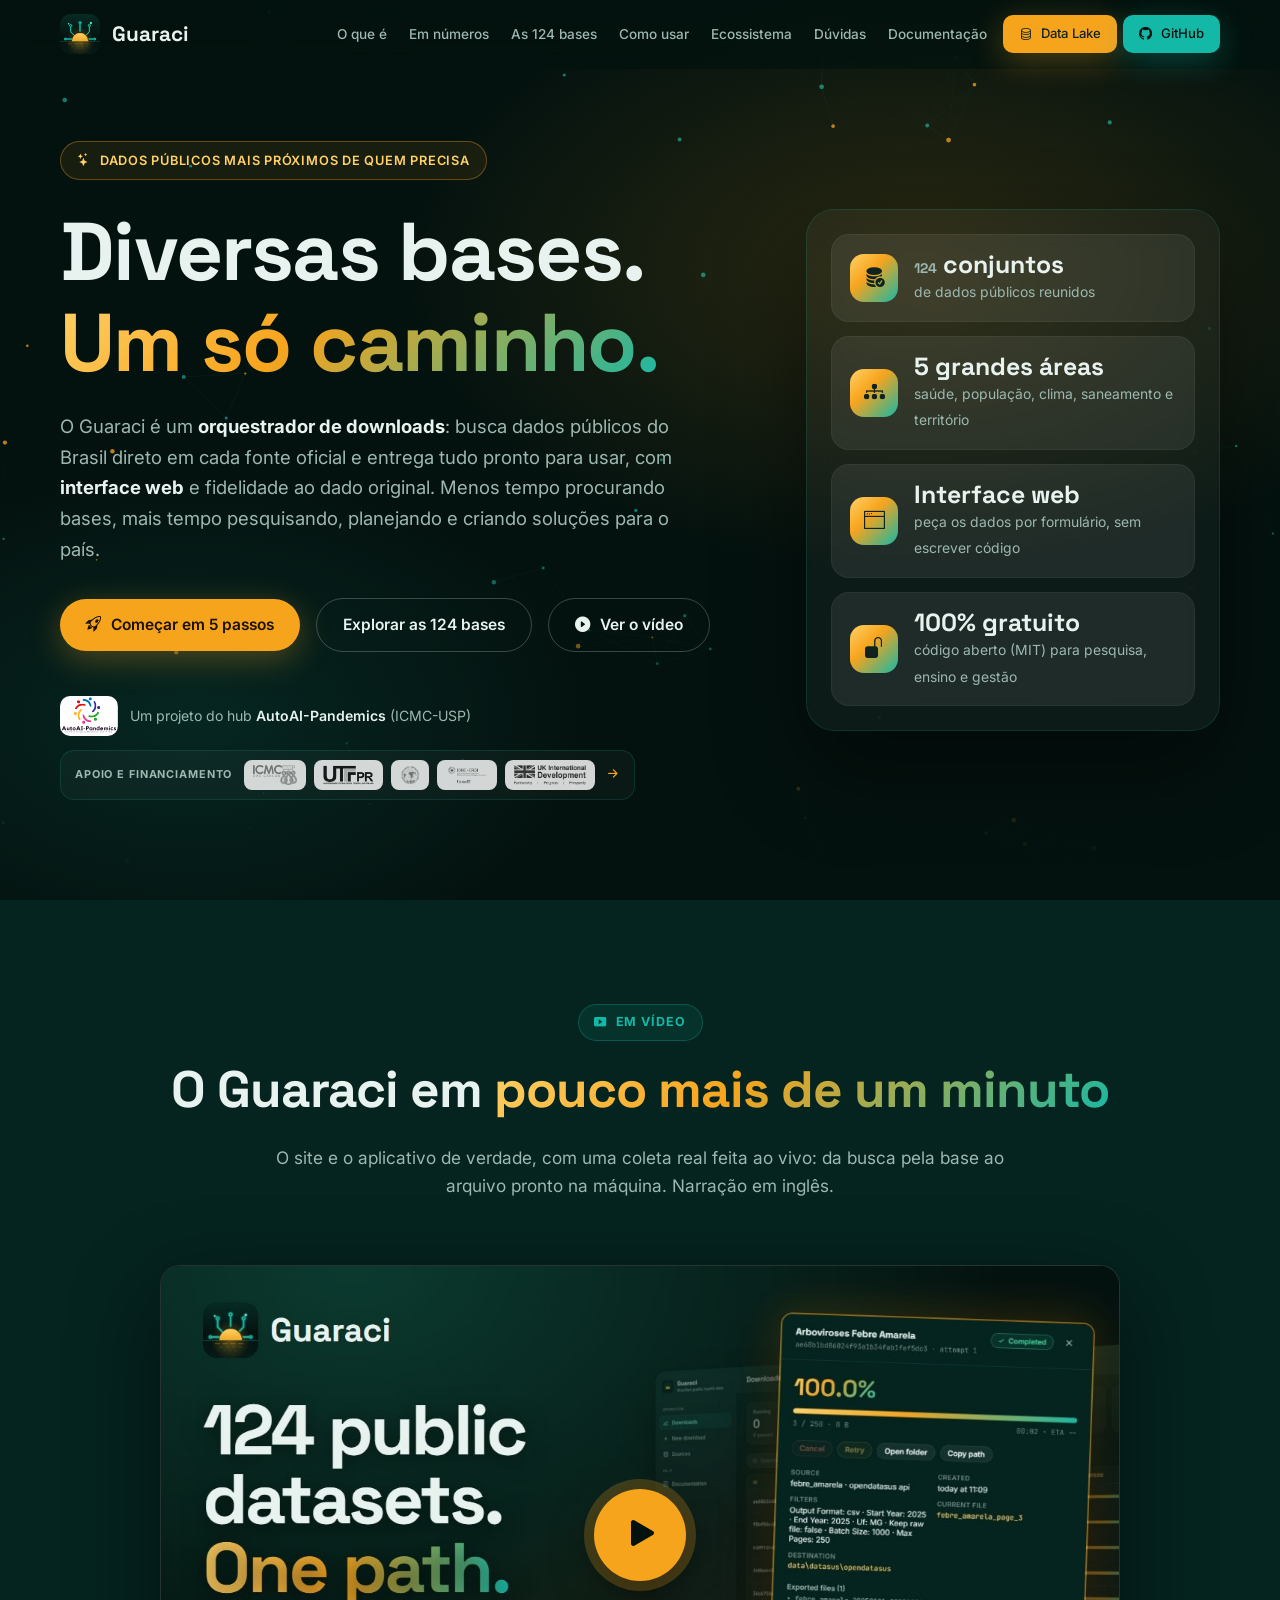
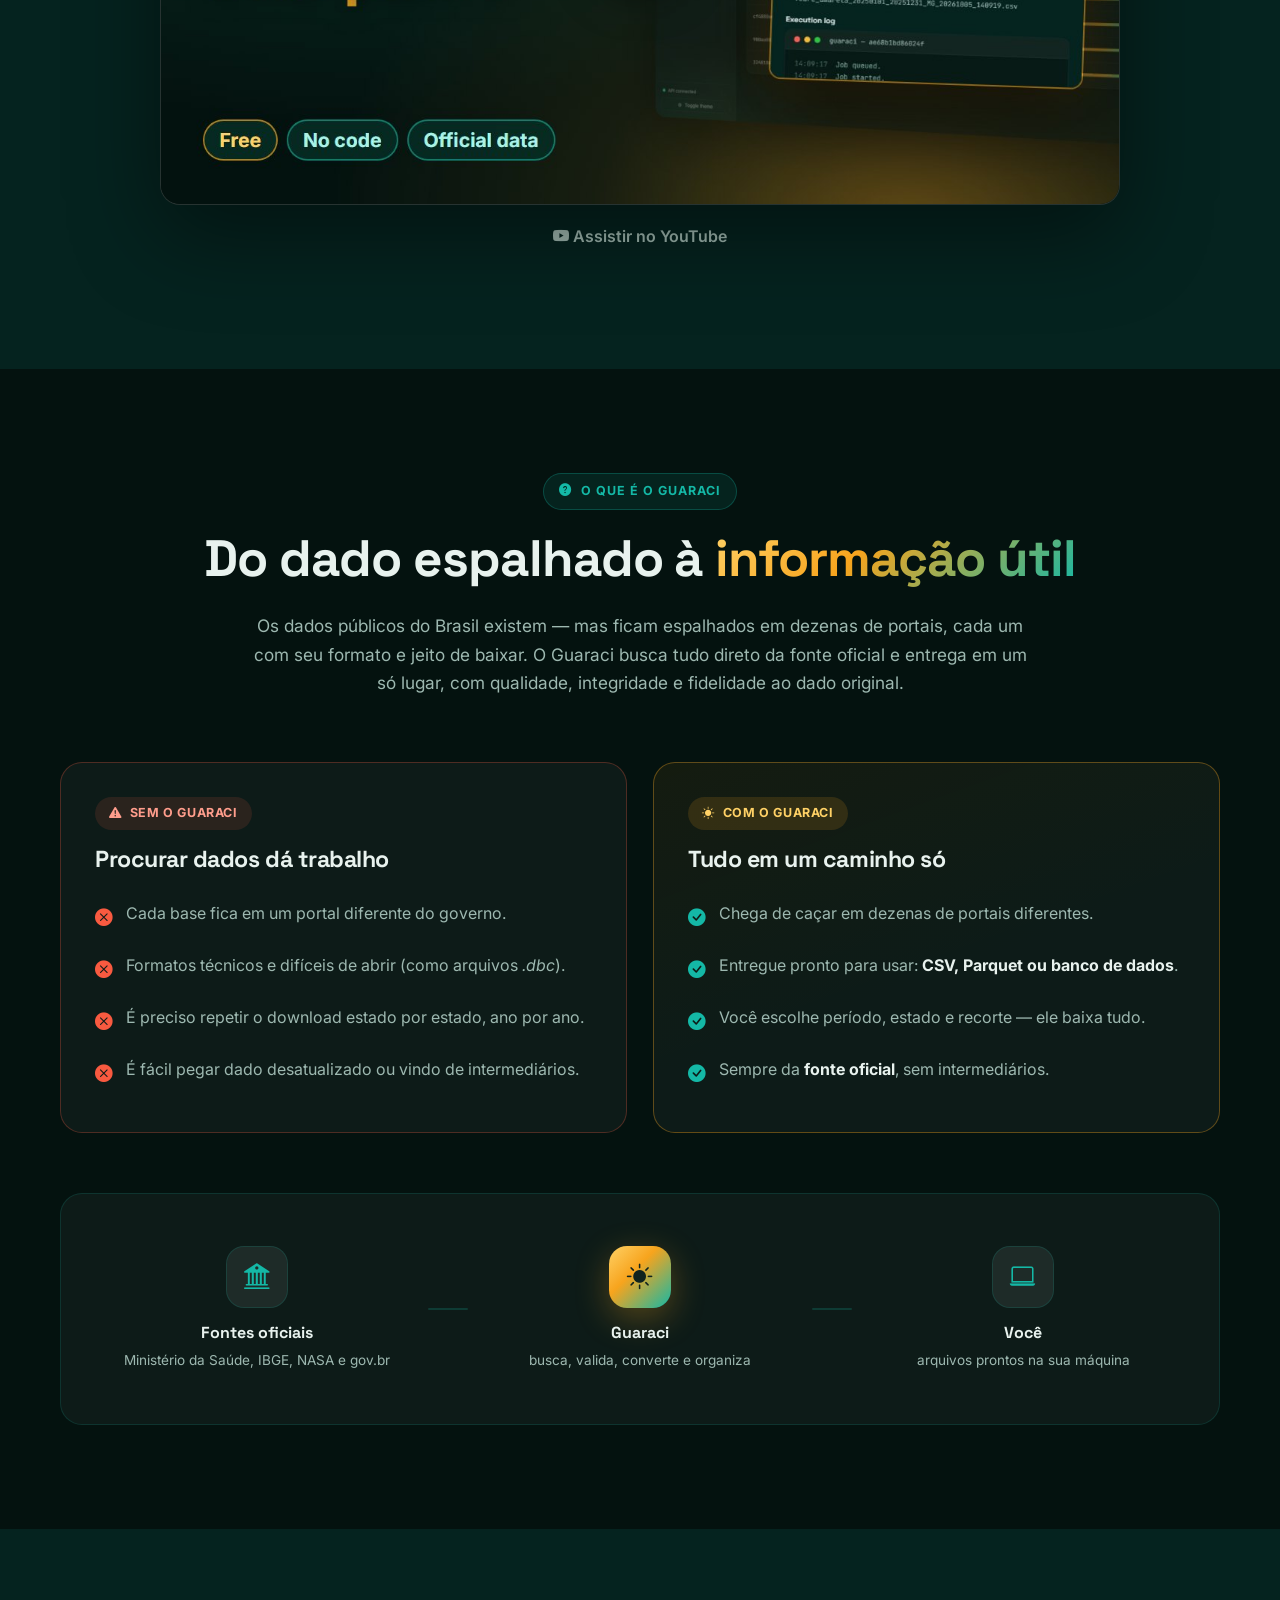
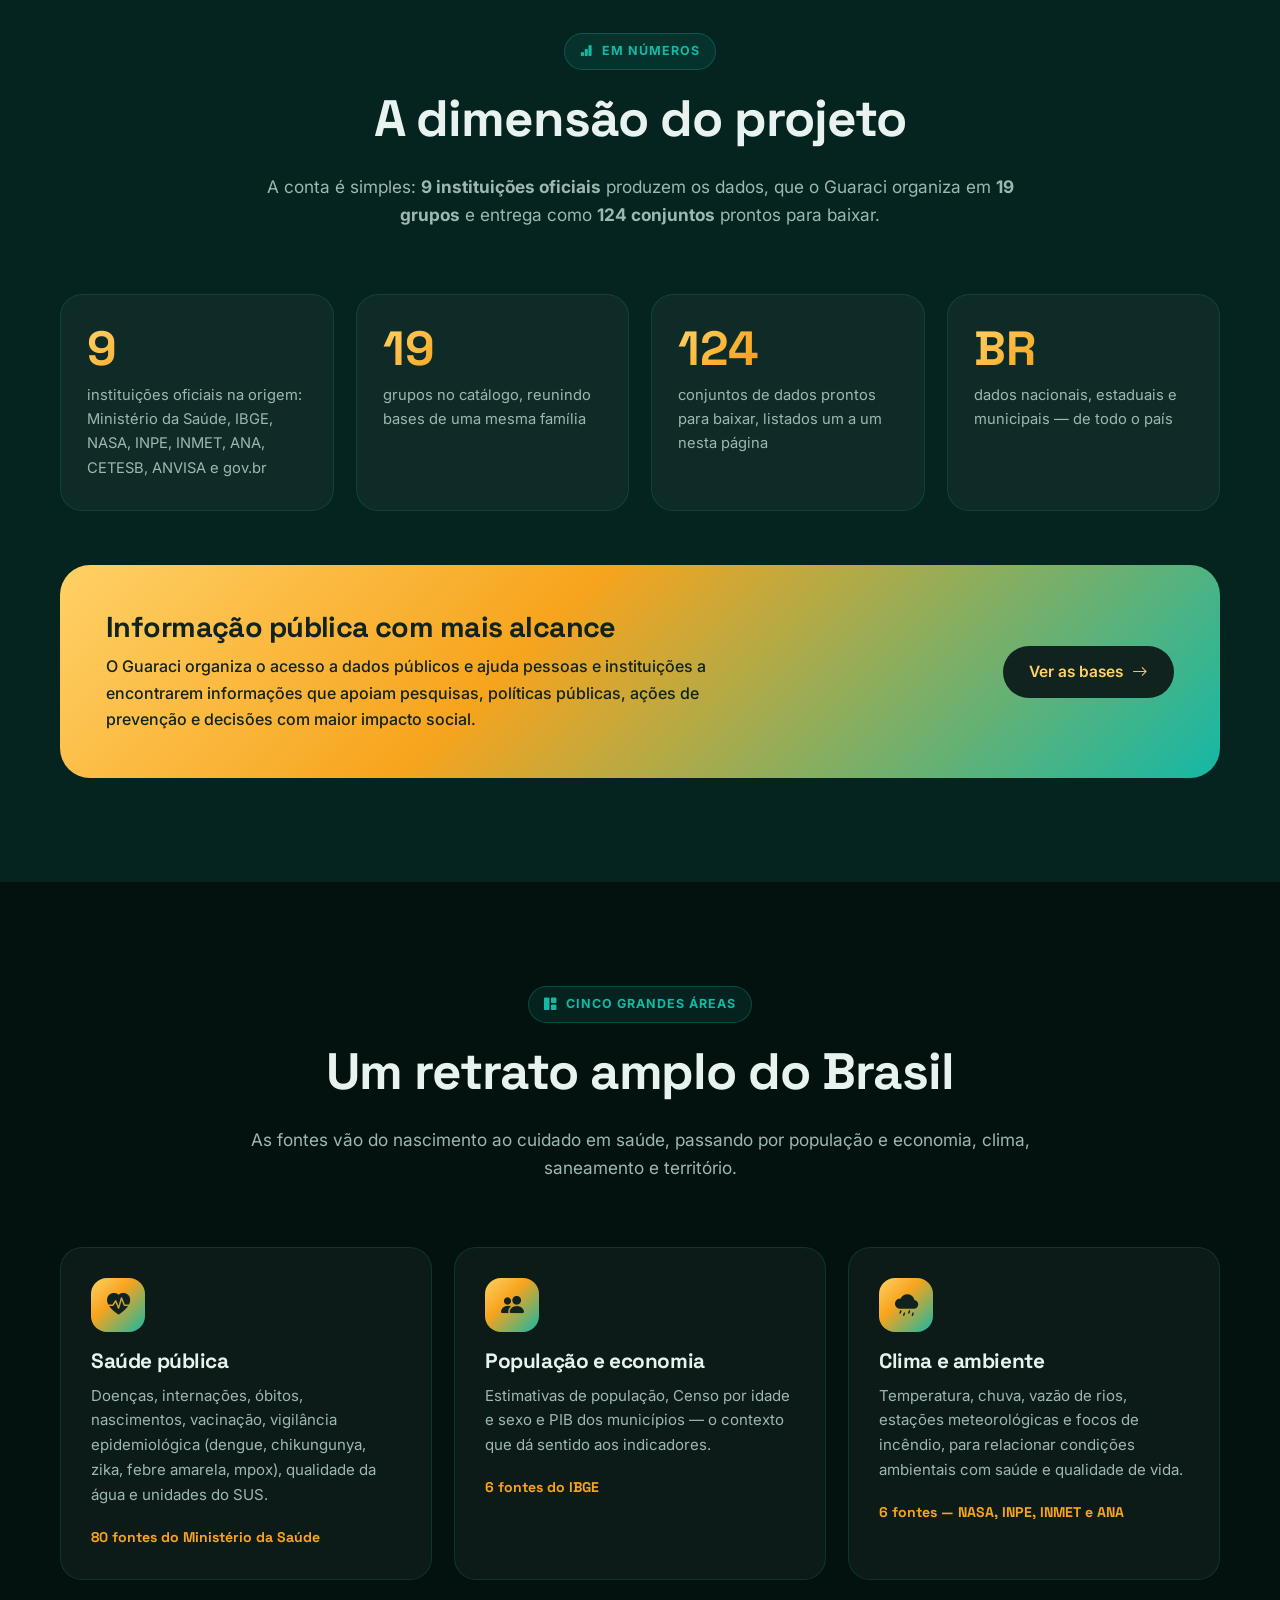
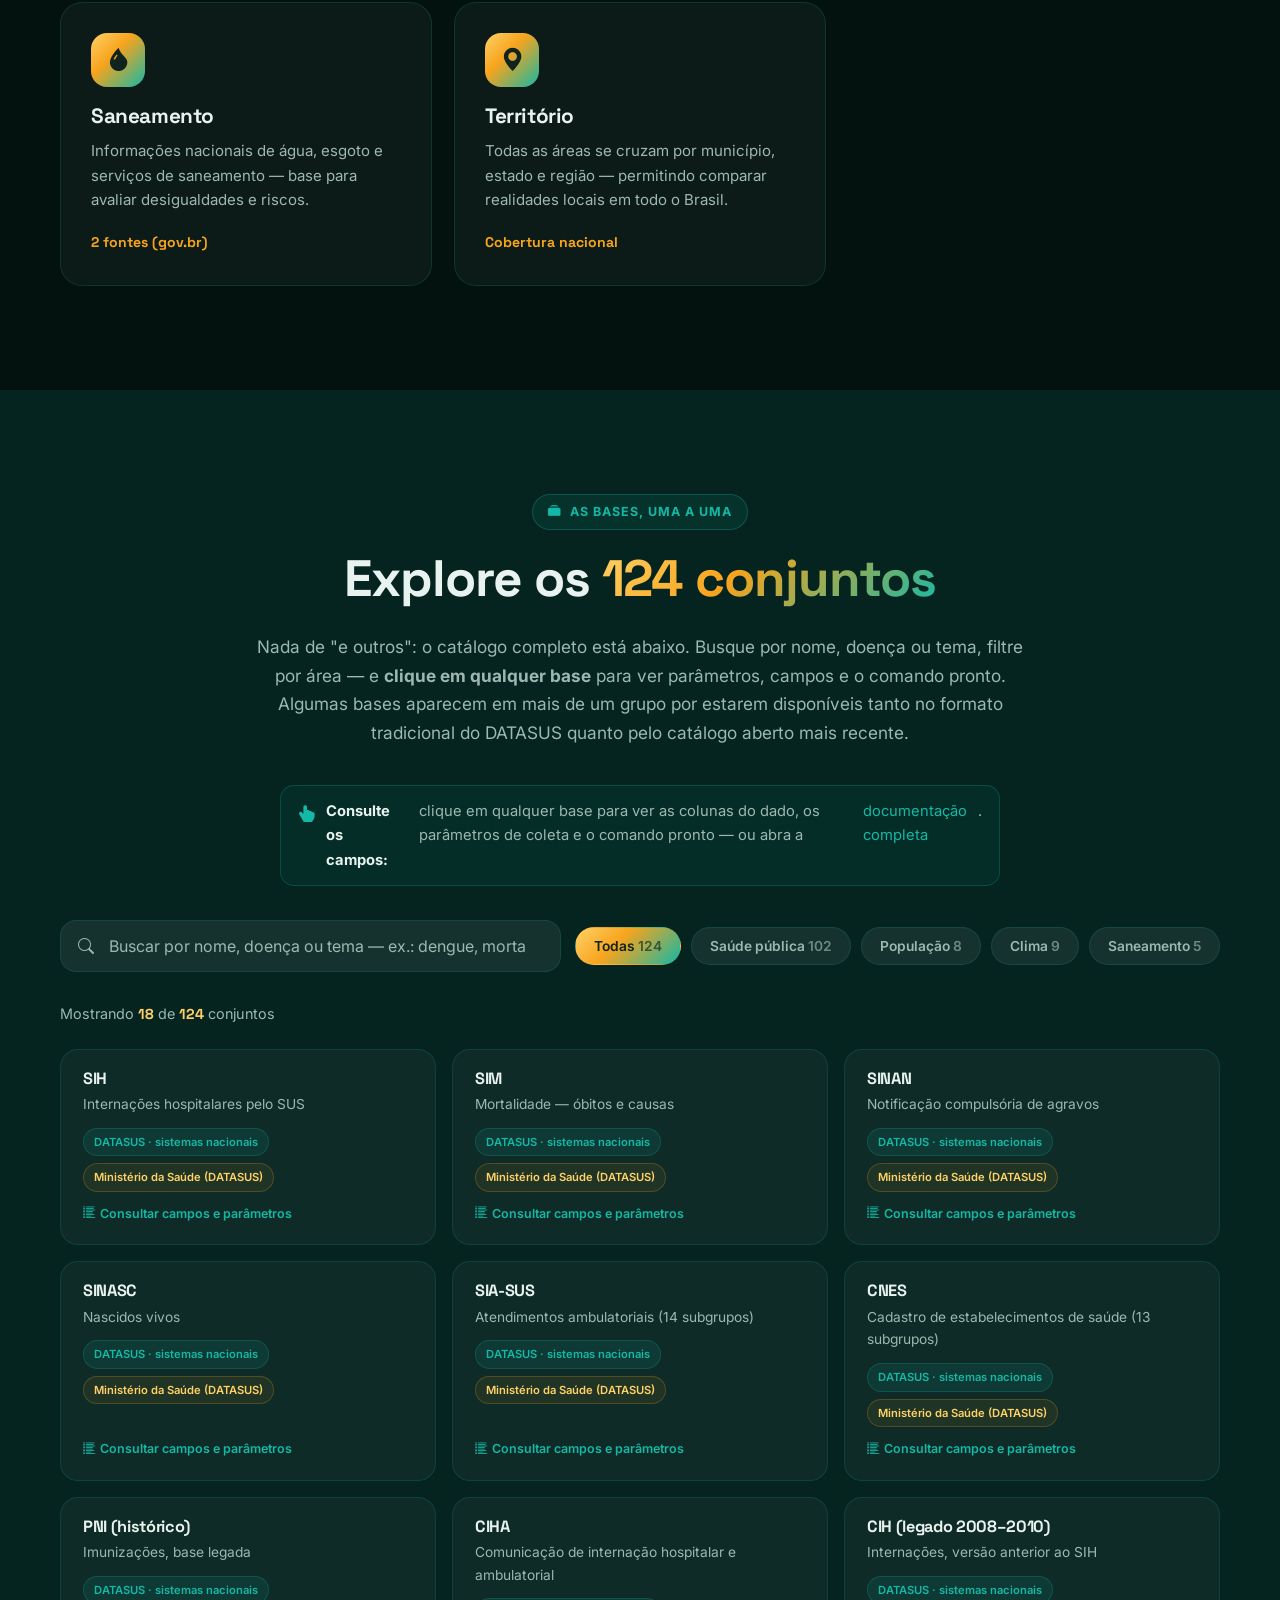
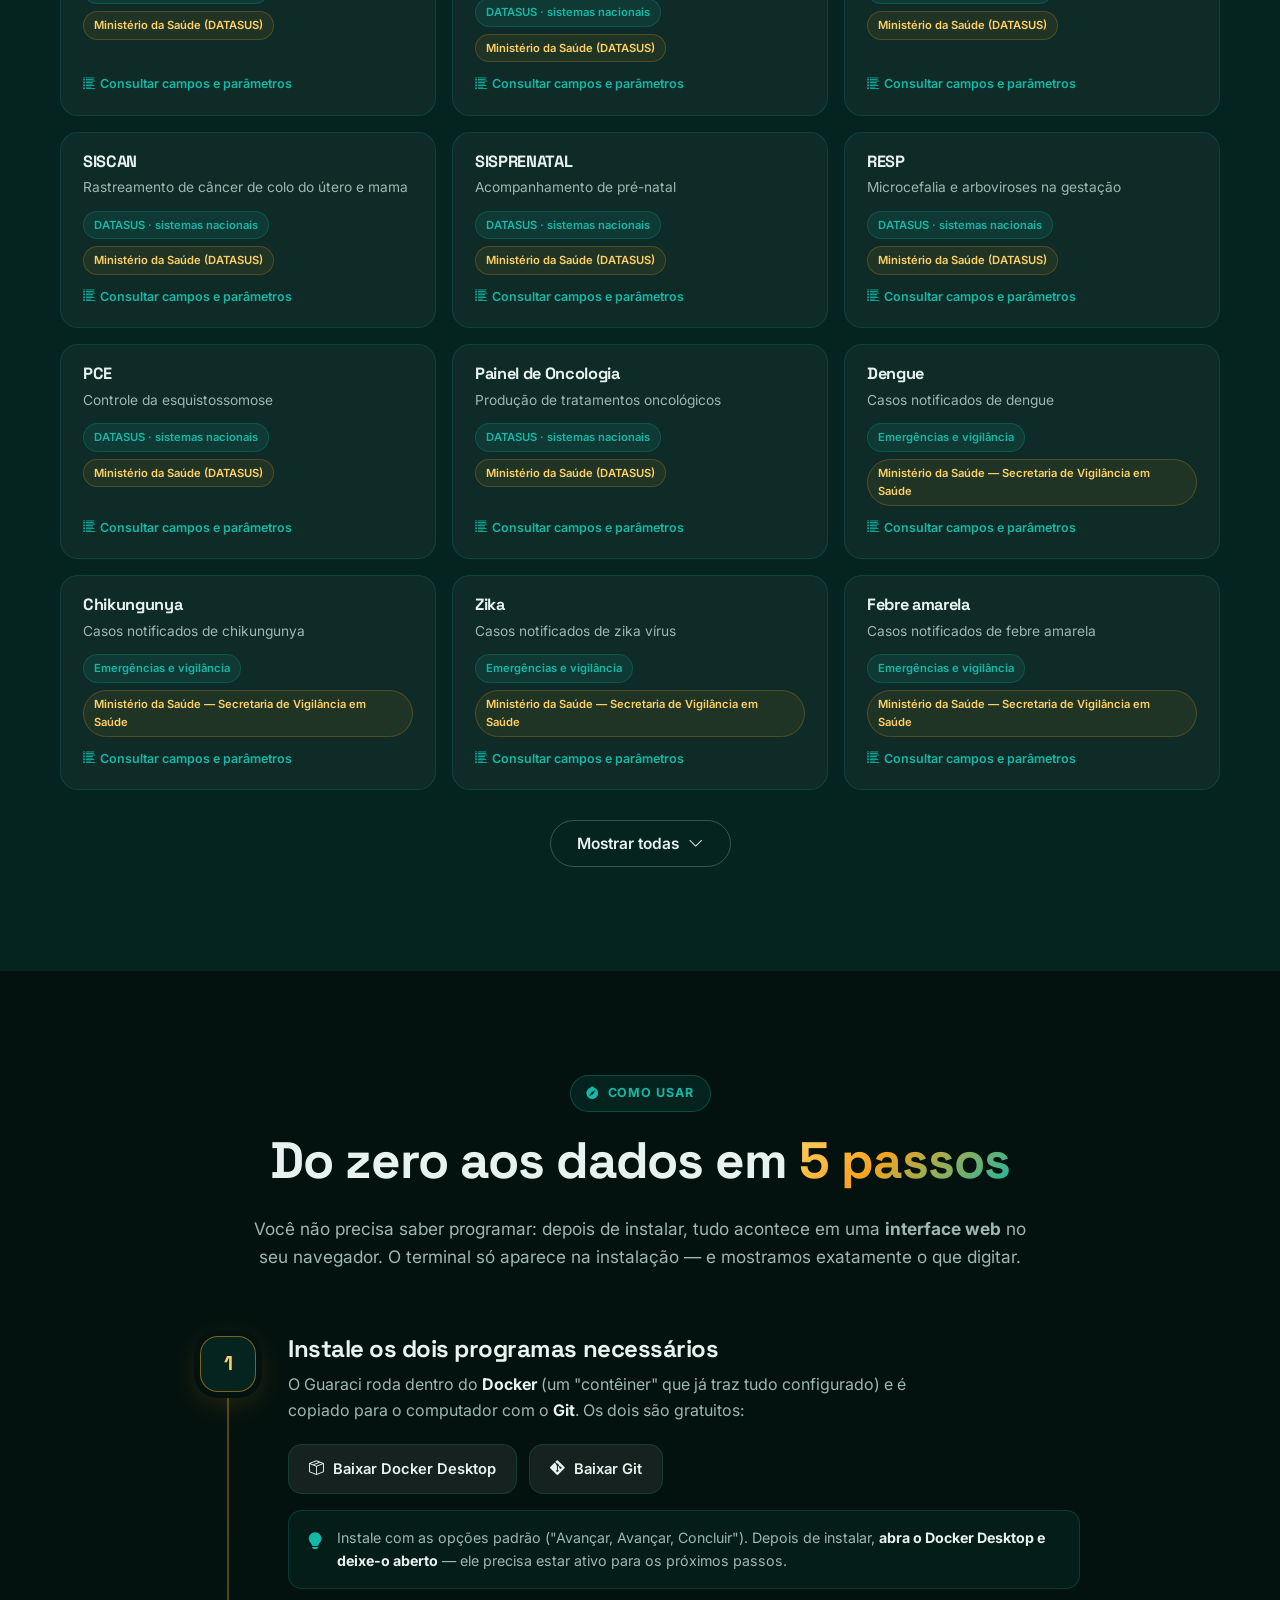
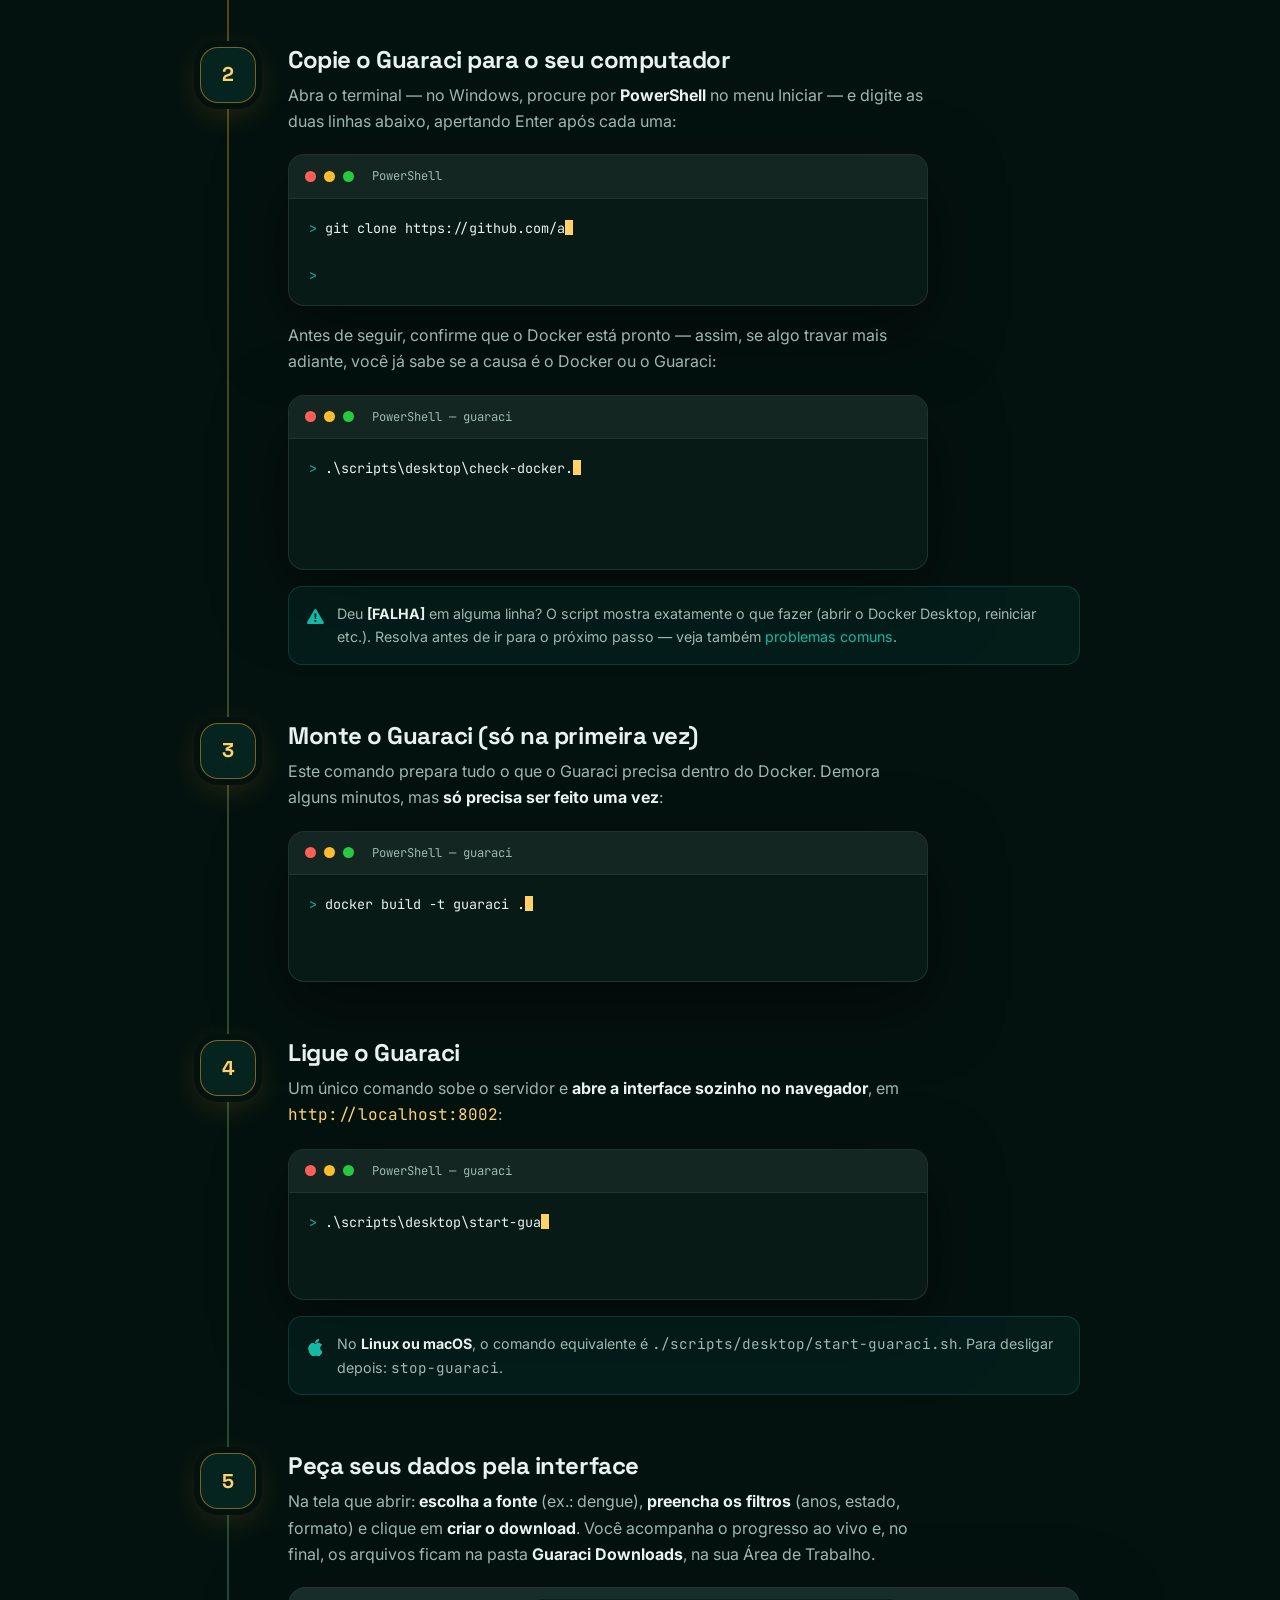
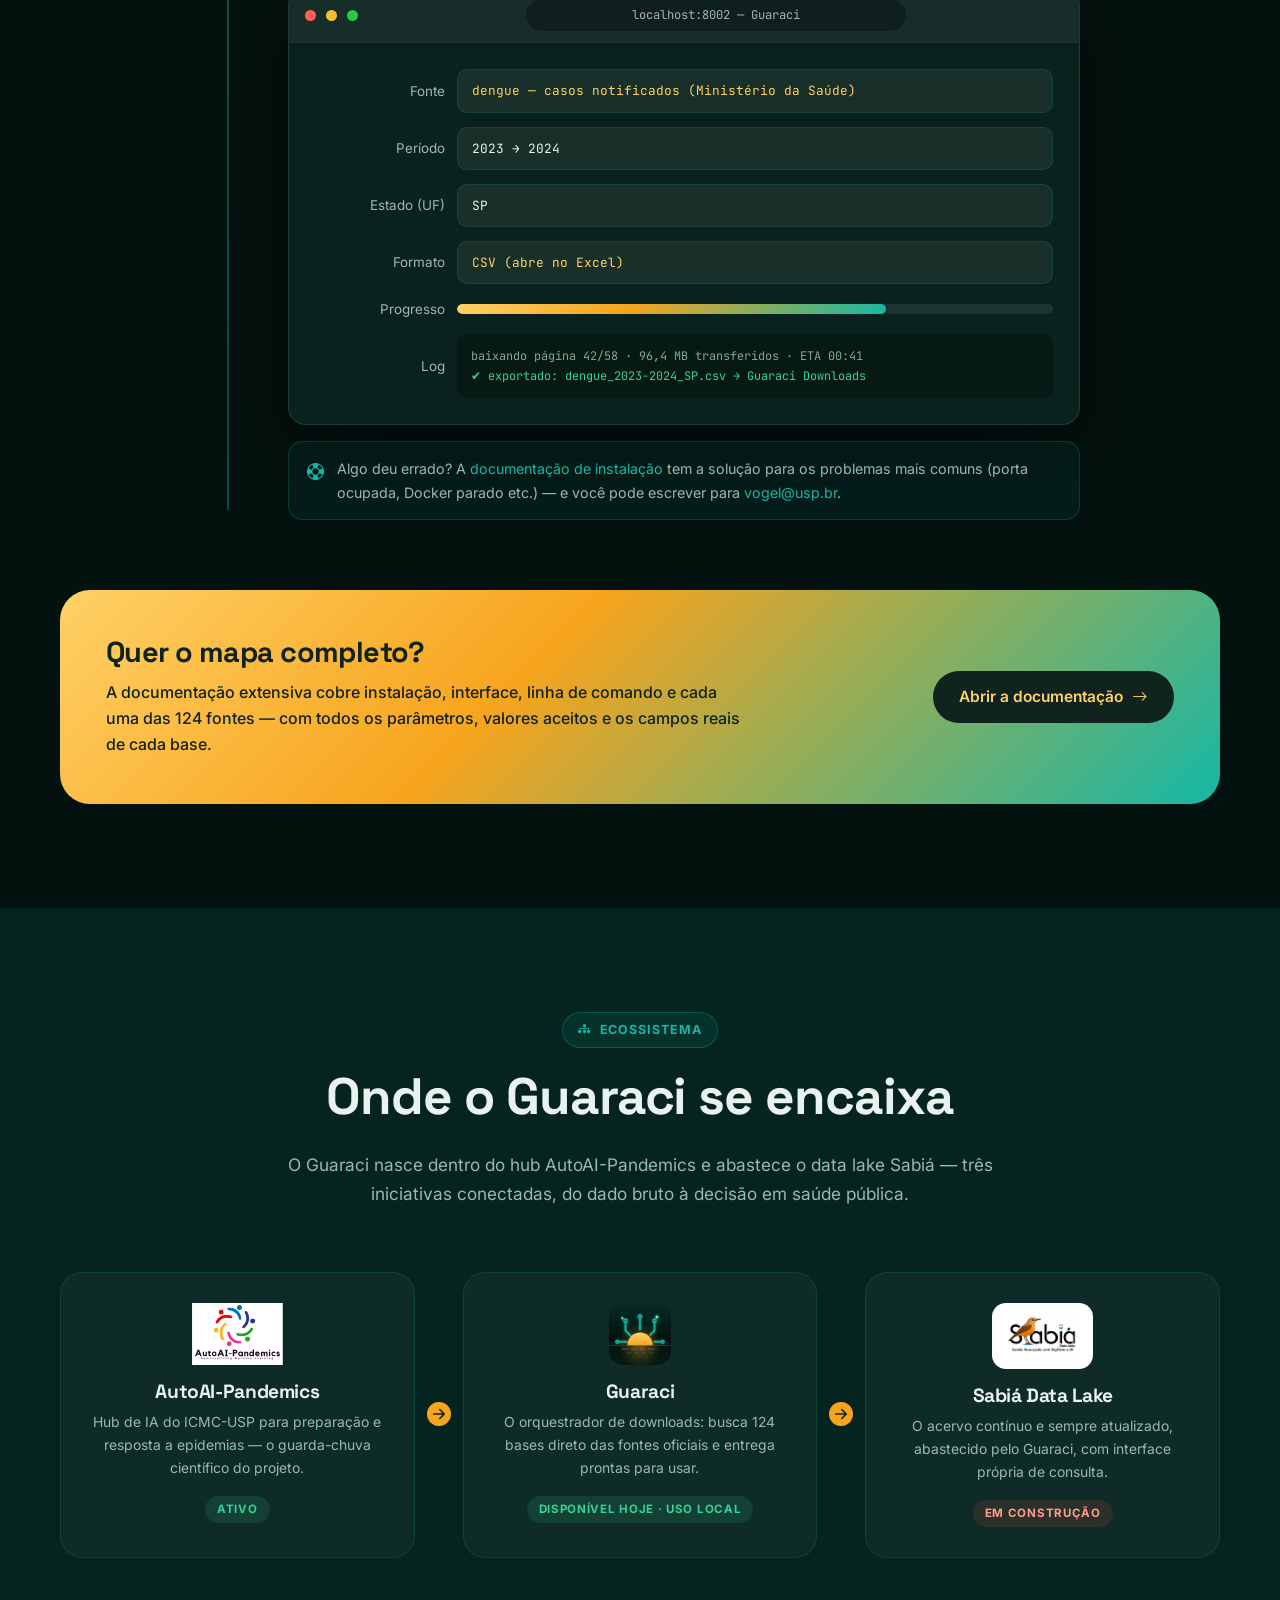
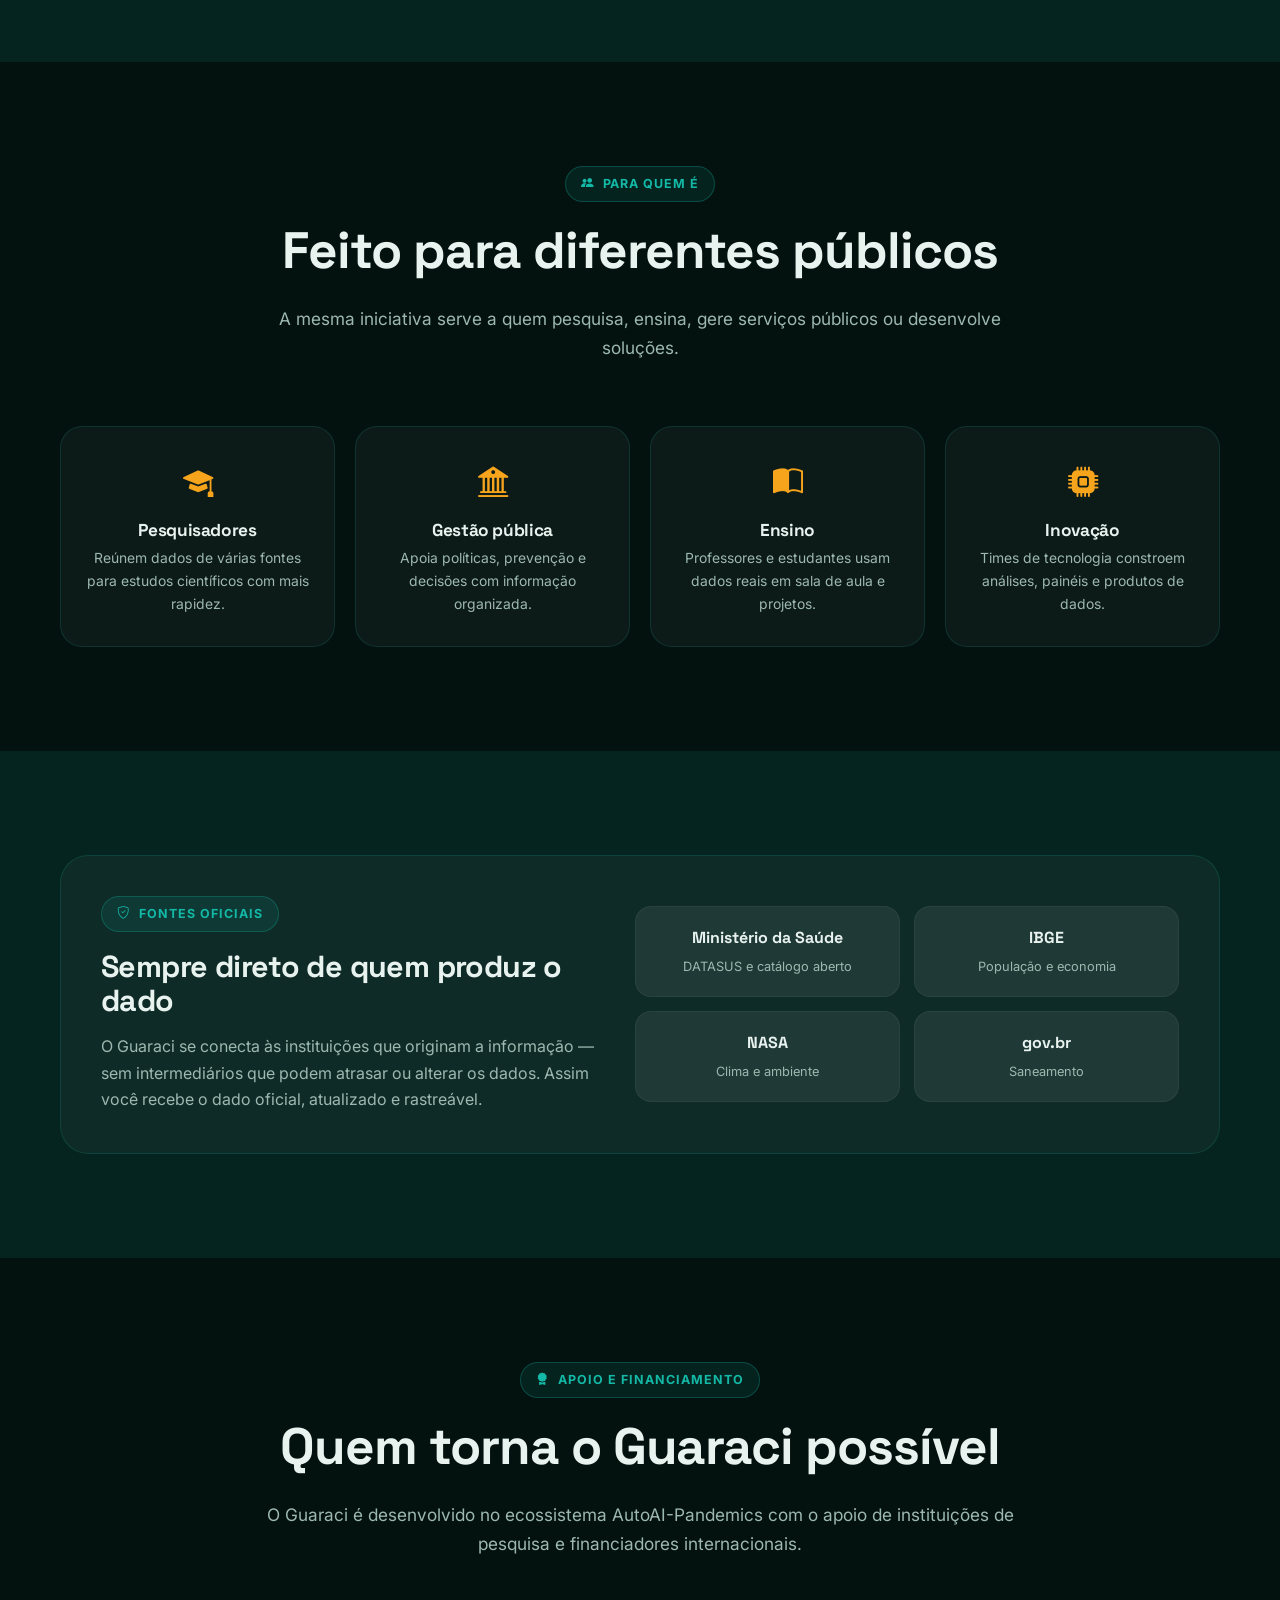
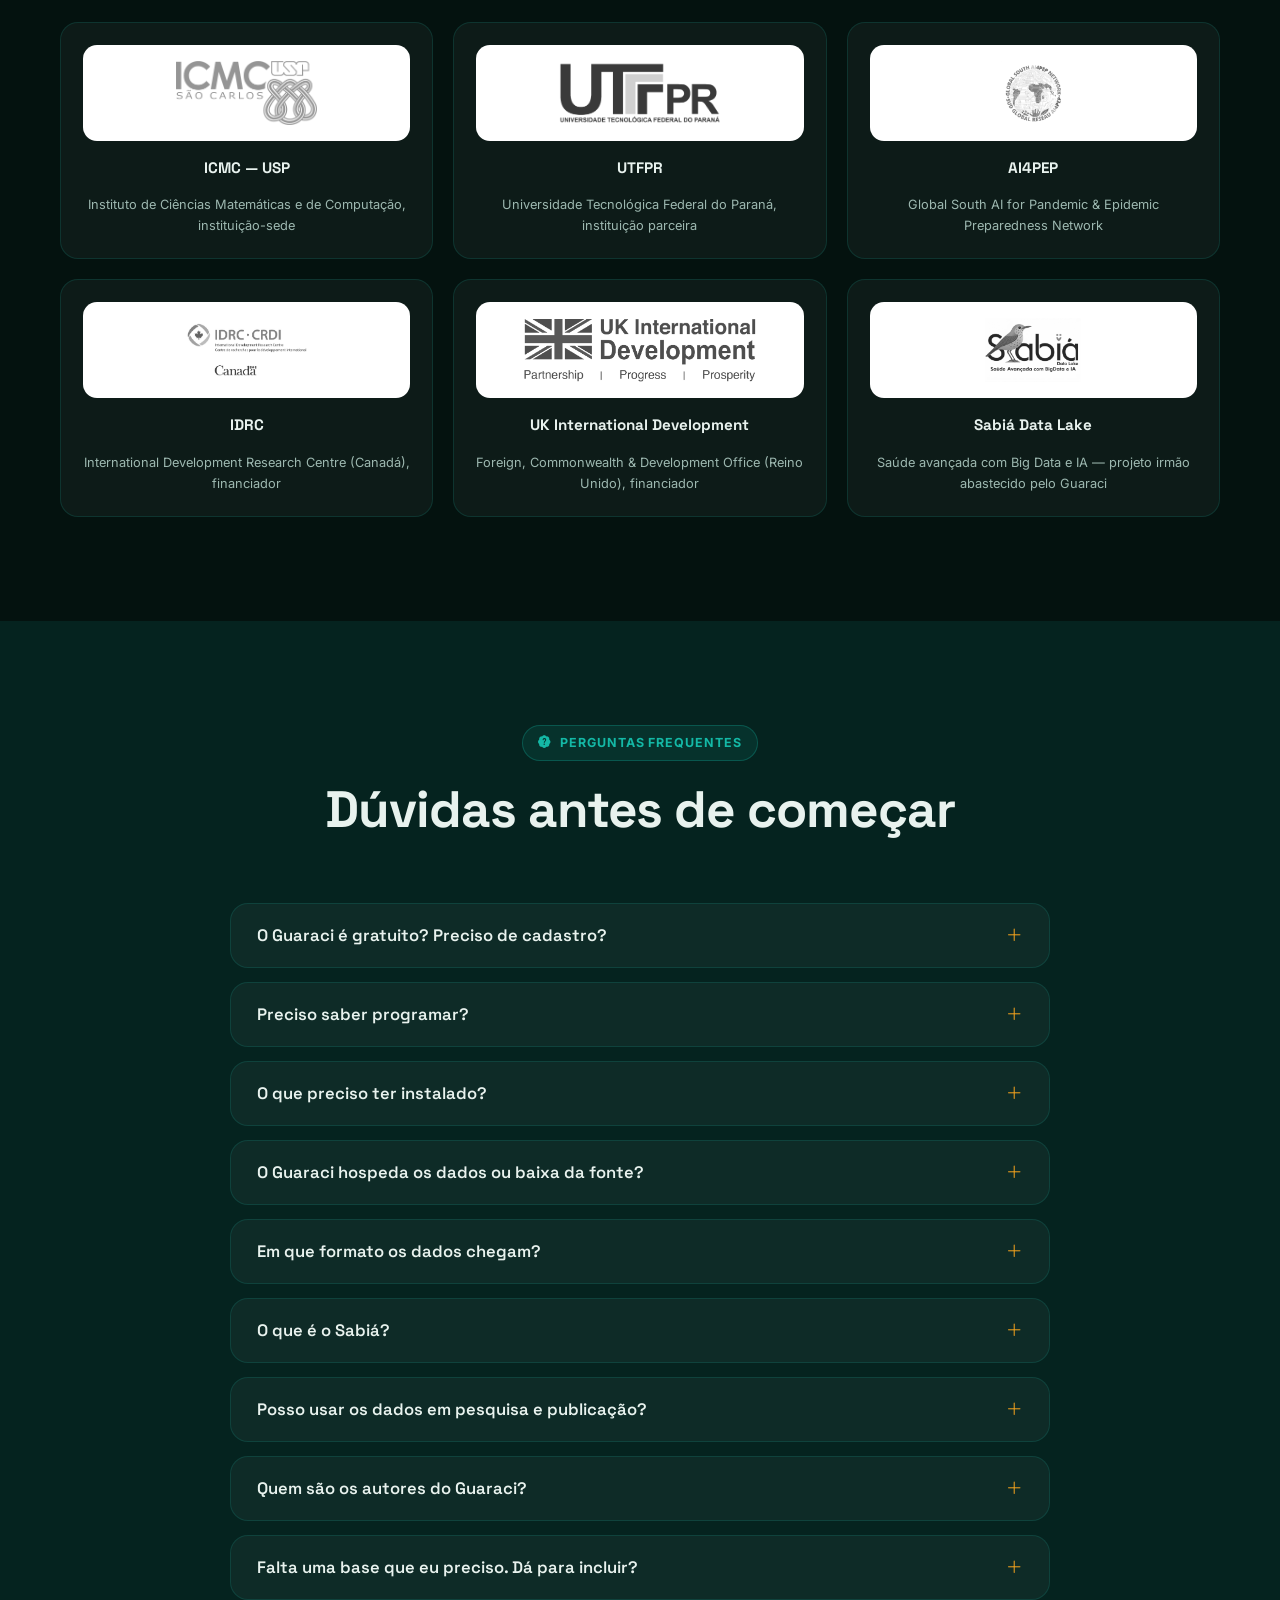
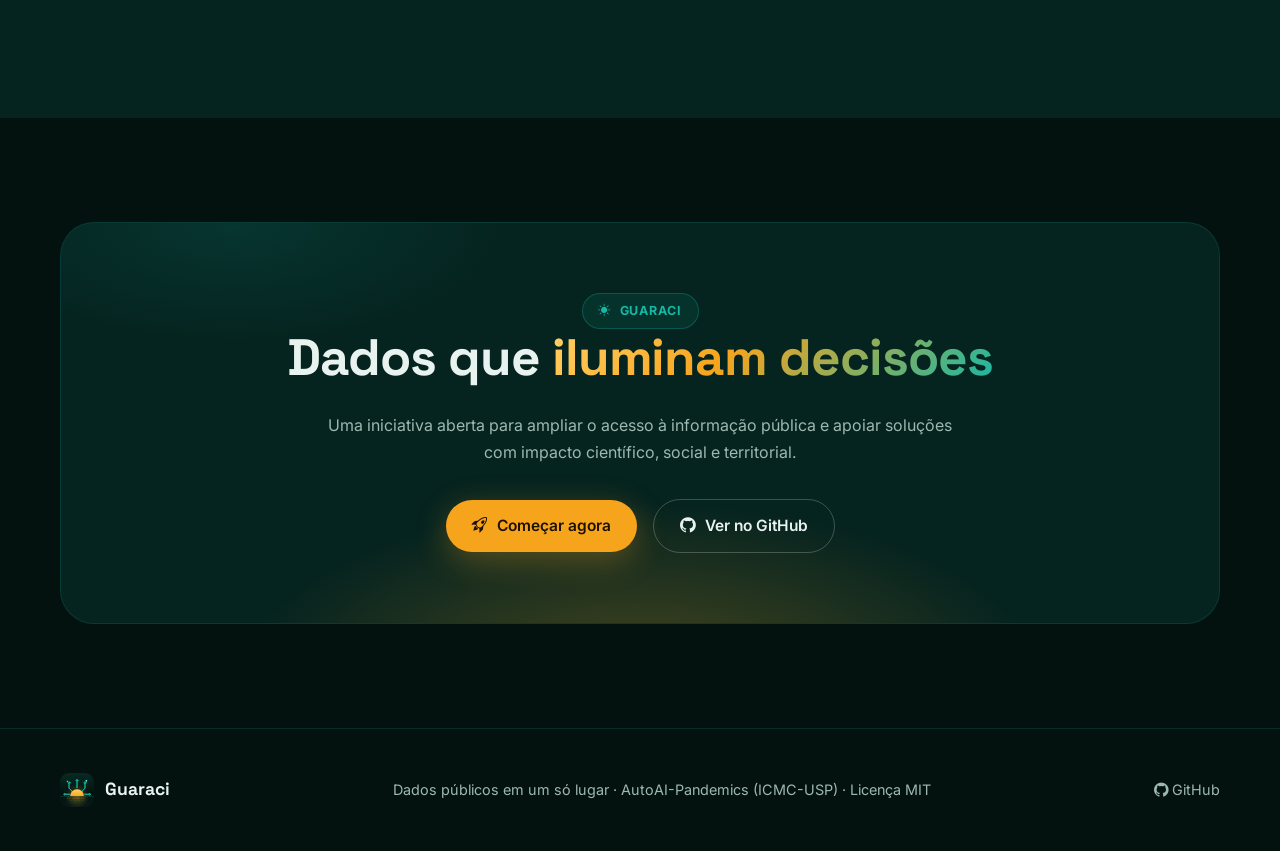
==== commit 589df2bb: "News" ====
--- a/guaraci/index.html
+++ b/guaraci/index.html
@@ -4,15 +4,15 @@
   <meta charset="utf-8">
   <meta name="viewport" content="width=device-width, initial-scale=1">
   <title>Guaraci | Dados públicos do Brasil em um só lugar</title>
-  <meta name="description" content="O Guaraci reúne 109 conjuntos de dados públicos brasileiros — saúde, população, clima, saneamento e território — direto das fontes oficiais, com interface web e acesso gratuito.">
+  <meta name="description" content="O Guaraci reúne 124 conjuntos de dados públicos brasileiros — saúde, população, clima, saneamento e território — direto das fontes oficiais, com interface web e acesso gratuito.">
   <meta property="og:title" content="Guaraci | Dados públicos do Brasil em um só lugar">
-  <meta property="og:description" content="109 conjuntos de dados públicos, direto das fontes oficiais, com interface web gratuita. Um projeto AutoAI-Pandemics (ICMC-USP).">  <meta property="og:type" content="website">
+  <meta property="og:description" content="124 conjuntos de dados públicos, direto das fontes oficiais, com interface web gratuita. Um projeto AutoAI-Pandemics (ICMC-USP).">  <meta property="og:type" content="website">
   <link rel="icon" type="image/svg+xml" href="assets/logo-guaraci.svg">
   <link rel="preconnect" href="https://fonts.googleapis.com">
   <link rel="preconnect" href="https://fonts.gstatic.com" crossorigin>
   <link href="https://fonts.googleapis.com/css2?family=Space+Grotesk:wght@500;600;700&family=Inter:wght@400;500;600;700&family=JetBrains+Mono:wght@400;600&display=swap" rel="stylesheet">
   <link href="https://cdn.jsdelivr.net/npm/bootstrap-icons@1.11.3/font/bootstrap-icons.css" rel="stylesheet">
-  <link href="assets/site.css?v=20260825a" rel="stylesheet">
+  <link href="assets/site.css?v=20261005a" rel="stylesheet">
 </head>
 <body>
 <div id="scroll-progress"></div>
@@ -28,7 +28,7 @@
     <div class="nav-links">
       <a href="#o-que-e">O que é</a>
       <a href="#numeros">Em números</a>
-      <a href="#bases">As 109 bases</a>
+      <a href="#bases">As 124 bases</a>
       <a href="#como-usar">Como usar</a>
       <a href="#ecossistema">Ecossistema</a>
       <a href="#faq">Dúvidas</a>
@@ -49,7 +49,8 @@
       <p class="hero-sub">O Guaraci é um <strong>orquestrador de downloads</strong>: busca dados públicos do Brasil direto em cada fonte oficial e entrega tudo pronto para usar, com <strong>interface web</strong> e fidelidade ao dado original. Menos tempo procurando bases, mais tempo pesquisando, planejando e criando soluções para o país.</p>
       <div class="hero-ctas">
         <a href="#como-usar" class="btn btn-sun"><i class="bi bi-rocket-takeoff"></i> Começar em 5 passos</a>
-        <a href="#bases" class="btn btn-ghost">Explorar as 109 bases</a>
+        <a href="#bases" class="btn btn-ghost">Explorar as 124 bases</a>
+        <a href="#video" class="btn btn-ghost"><i class="bi bi-play-circle-fill"></i> Ver o vídeo</a>
       </div>
       <div class="hero-credits">
         <div class="hero-autoai">
@@ -68,13 +69,31 @@
       </div>
     </div>
     <div class="hero-panel reveal">
-      <div class="hero-stat"><div class="ico"><i class="bi bi-database-fill-check"></i></div><div><strong><span data-to="109">0</span> conjuntos</strong><span>de dados públicos reunidos</span></div></div>
+      <div class="hero-stat"><div class="ico"><i class="bi bi-database-fill-check"></i></div><div><strong><span data-to="124">0</span> conjuntos</strong><span>de dados públicos reunidos</span></div></div>
       <div class="hero-stat"><div class="ico"><i class="bi bi-diagram-3-fill"></i></div><div><strong>5 grandes áreas</strong><span>saúde, população, clima, saneamento e território</span></div></div>
       <div class="hero-stat"><div class="ico"><i class="bi bi-window-fullscreen"></i></div><div><strong>Interface web</strong><span>peça os dados por formulário, sem escrever código</span></div></div>
       <div class="hero-stat"><div class="ico"><i class="bi bi-unlock-fill"></i></div><div><strong>100% gratuito</strong><span>código aberto (MIT) para pesquisa, ensino e gestão</span></div></div>
     </div>
   </div>
 </header>
+
+<!-- ═══════════ VÍDEO ═══════════ -->
+<section id="video" class="soft">
+  <div class="container">
+    <div class="sec-head reveal">
+      <span class="kicker"><i class="bi bi-play-btn-fill"></i> Em vídeo</span>
+      <h2 class="sec-title">O Guaraci em <span class="grad-text">pouco mais de um minuto</span></h2>
+      <p class="sec-lead">O site e o aplicativo de verdade, com uma coleta real feita ao vivo: da busca pela base ao arquivo pronto na máquina. Narração em inglês.</p>
+    </div>
+    <div class="video-frame reveal" id="video-frame">
+      <button class="video-play" type="button" data-yt="DtiRMPEwr2Y" aria-label="Reproduzir o vídeo de apresentação do Guaraci">
+        <img src="assets/video-capa.jpg" alt="Capa do vídeo: 124 public datasets. One path." loading="lazy" width="1280" height="720">
+        <span class="video-btn"><i class="bi bi-play-fill"></i></span>
+      </button>
+    </div>
+    <p class="video-link reveal"><a href="https://youtu.be/DtiRMPEwr2Y" target="_blank" rel="noopener"><i class="bi bi-youtube"></i> Assistir no YouTube</a></p>
+  </div>
+</section>
 
 <!-- ═══════════ O QUE É ═══════════ -->
 <section id="o-que-e">
@@ -136,12 +155,12 @@
     <div class="sec-head reveal">
       <span class="kicker"><i class="bi bi-bar-chart-fill"></i> Em números</span>
       <h2 class="sec-title">A dimensão do projeto</h2>
-      <p class="sec-lead">A conta é simples: <strong>7 instituições oficiais</strong> produzem os dados, que o Guaraci organiza em <strong>18 grupos</strong> e entrega como <strong>109 conjuntos</strong> prontos para baixar.</p>
+      <p class="sec-lead">A conta é simples: <strong>9 instituições oficiais</strong> produzem os dados, que o Guaraci organiza em <strong>19 grupos</strong> e entrega como <strong>124 conjuntos</strong> prontos para baixar.</p>
     </div>
     <div class="metrics">
-      <div class="metric reveal"><div class="num grad-text"><span data-to="7">0</span></div><div class="lbl">instituições oficiais na origem: Ministério da Saúde, IBGE, NASA, INPE, INMET, ANA e gov.br</div></div>
-      <div class="metric reveal" data-delay="90"><div class="num grad-text"><span data-to="17">0</span></div><div class="lbl">grupos no catálogo, reunindo bases de uma mesma família</div></div>
-      <div class="metric reveal" data-delay="180"><div class="num grad-text"><span data-to="109">0</span></div><div class="lbl">conjuntos de dados prontos para baixar, listados um a um nesta página</div></div>
+      <div class="metric reveal"><div class="num grad-text"><span data-to="9">0</span></div><div class="lbl">instituições oficiais na origem: Ministério da Saúde, IBGE, NASA, INPE, INMET, ANA, CETESB, ANVISA e gov.br</div></div>
+      <div class="metric reveal" data-delay="90"><div class="num grad-text"><span data-to="19">0</span></div><div class="lbl">grupos no catálogo, reunindo bases de uma mesma família</div></div>
+      <div class="metric reveal" data-delay="180"><div class="num grad-text"><span data-to="124">0</span></div><div class="lbl">conjuntos de dados prontos para baixar, listados um a um nesta página</div></div>
       <div class="metric reveal" data-delay="270"><div class="num grad-text">BR</div><div class="lbl">dados nacionais, estaduais e municipais — de todo o país</div></div>
     </div>
     <div class="impact reveal">
@@ -177,7 +196,7 @@
   <div class="container">
     <div class="sec-head reveal">
       <span class="kicker"><i class="bi bi-collection-fill"></i> As bases, uma a uma</span>
-      <h2 class="sec-title">Explore os <span class="grad-text">109 conjuntos</span></h2>
+      <h2 class="sec-title">Explore os <span class="grad-text">124 conjuntos</span></h2>
       <p class="sec-lead">Nada de "e outros": o catálogo completo está abaixo. Busque por nome, doença ou tema, filtre por área — e <strong>clique em qualquer base</strong> para ver parâmetros, campos e o comando pronto. Algumas bases aparecem em mais de um grupo por estarem disponíveis tanto no formato tradicional do DATASUS quanto pelo catálogo aberto mais recente.</p>
     </div>
     <p class="explorer-hint reveal"><i class="bi bi-hand-index-thumb-fill"></i> <strong>Consulte os campos:</strong> clique em qualquer base para ver as colunas do dado, os parâmetros de coleta e o comando pronto — ou abra a <a href="docs.html#catalogo">documentação completa</a>.</p>
@@ -303,7 +322,7 @@
     <div class="impact reveal" style="margin-top:70px;">
       <div>
         <h3>Quer o mapa completo?</h3>
-        <p>A documentação extensiva cobre instalação, interface, linha de comando e cada uma das 109 fontes — com todos os parâmetros, valores aceitos e os campos reais de cada base.</p>
+        <p>A documentação extensiva cobre instalação, interface, linha de comando e cada uma das 124 fontes — com todos os parâmetros, valores aceitos e os campos reais de cada base.</p>
       </div>
       <a href="docs.html" class="btn">Abrir a documentação <i class="bi bi-arrow-right"></i></a>
     </div>
@@ -330,7 +349,7 @@
         <img src="assets/logo-guaraci.svg" alt="Logo do Guaraci" data-logo>
         <span data-logo-fallback style="display:none;width:62px;height:62px;border-radius:18px;background:var(--grad);place-items:center;color:#10231e;font-size:1.7rem;margin-bottom:8px;"><i class="bi bi-sun-fill"></i></span>
         <h3>Guaraci</h3>
-        <p>O orquestrador de downloads: busca 109 bases direto das fontes oficiais e entrega prontas para usar.</p>
+        <p>O orquestrador de downloads: busca 124 bases direto das fontes oficiais e entrega prontas para usar.</p>
         <span class="stage live">Disponível hoje · uso local</span>
       </div>
       <div class="eco-arrow"><i class="bi bi-arrow-right-circle-fill"></i></div>
@@ -483,7 +502,7 @@
 </div>
 
 <script src="assets/catalog-data.js?v=20260825a"></script>
-<script src="assets/site.js?v=20260825a"></script>
+<script src="assets/site.js?v=20261005a"></script>
 <div class="gtranslate_wrapper"></div>
 <script>window.gtranslateSettings = {"default_language":"pt","languages":["en","fr","de", "pt", "it","es"],"wrapper_selector":".gtranslate_wrapper","switcher_horizontal_position":"left","switcher_vertical_position":"bottom","alt_flags":{"en":"usa","pt":"brazil"}}</script>
 <script src="https://cdn.gtranslate.net/widgets/latest/float.js" defer></script>
--- a/guaraci/assets/site.css
+++ b/guaraci/assets/site.css
@@ -578,3 +578,19 @@
   *, *::before, *::after { animation-duration: .01ms !important; animation-iteration-count: 1 !important; transition-duration: .01ms !important; }
   .reveal { opacity: 1; transform: none; }
 }
+
+/* ── Vídeo de apresentação (carrega o YouTube só no clique) ── */
+.video-frame { position: relative; max-width: 960px; margin: 0 auto; aspect-ratio: 16 / 9; border-radius: 20px; overflow: hidden;
+  border: 1px solid rgba(255, 255, 255, .14); box-shadow: 0 30px 90px rgba(0, 0, 0, .45); background: #04120f; }
+.video-frame iframe { position: absolute; inset: 0; width: 100%; height: 100%; border: 0; }
+.video-play { position: absolute; inset: 0; width: 100%; height: 100%; padding: 0; border: 0; cursor: pointer; background: none; }
+.video-play img { width: 100%; height: 100%; object-fit: cover; display: block; transition: transform .5s ease, filter .5s ease; }
+.video-play:hover img { transform: scale(1.02); filter: brightness(1.08); }
+.video-btn { position: absolute; left: 50%; top: 50%; width: 92px; height: 92px; margin: -46px 0 0 -46px; border-radius: 50%;
+  display: grid; place-items: center; font-size: 46px; color: #04120f; background: var(--sun, #f7a41d);
+  box-shadow: 0 0 0 10px rgba(247, 164, 29, .22), 0 14px 40px rgba(0, 0, 0, .5); transition: transform .3s ease; }
+.video-play:hover .video-btn, .video-play:focus-visible .video-btn { transform: scale(1.08); }
+.video-btn i { margin-left: 6px; }
+.video-link { text-align: center; margin-top: 18px; }
+.video-link a { color: var(--muted, #9fb8b0); font-weight: 600; text-decoration: none; }
+.video-link a:hover { color: var(--teal, #14b8a6); }
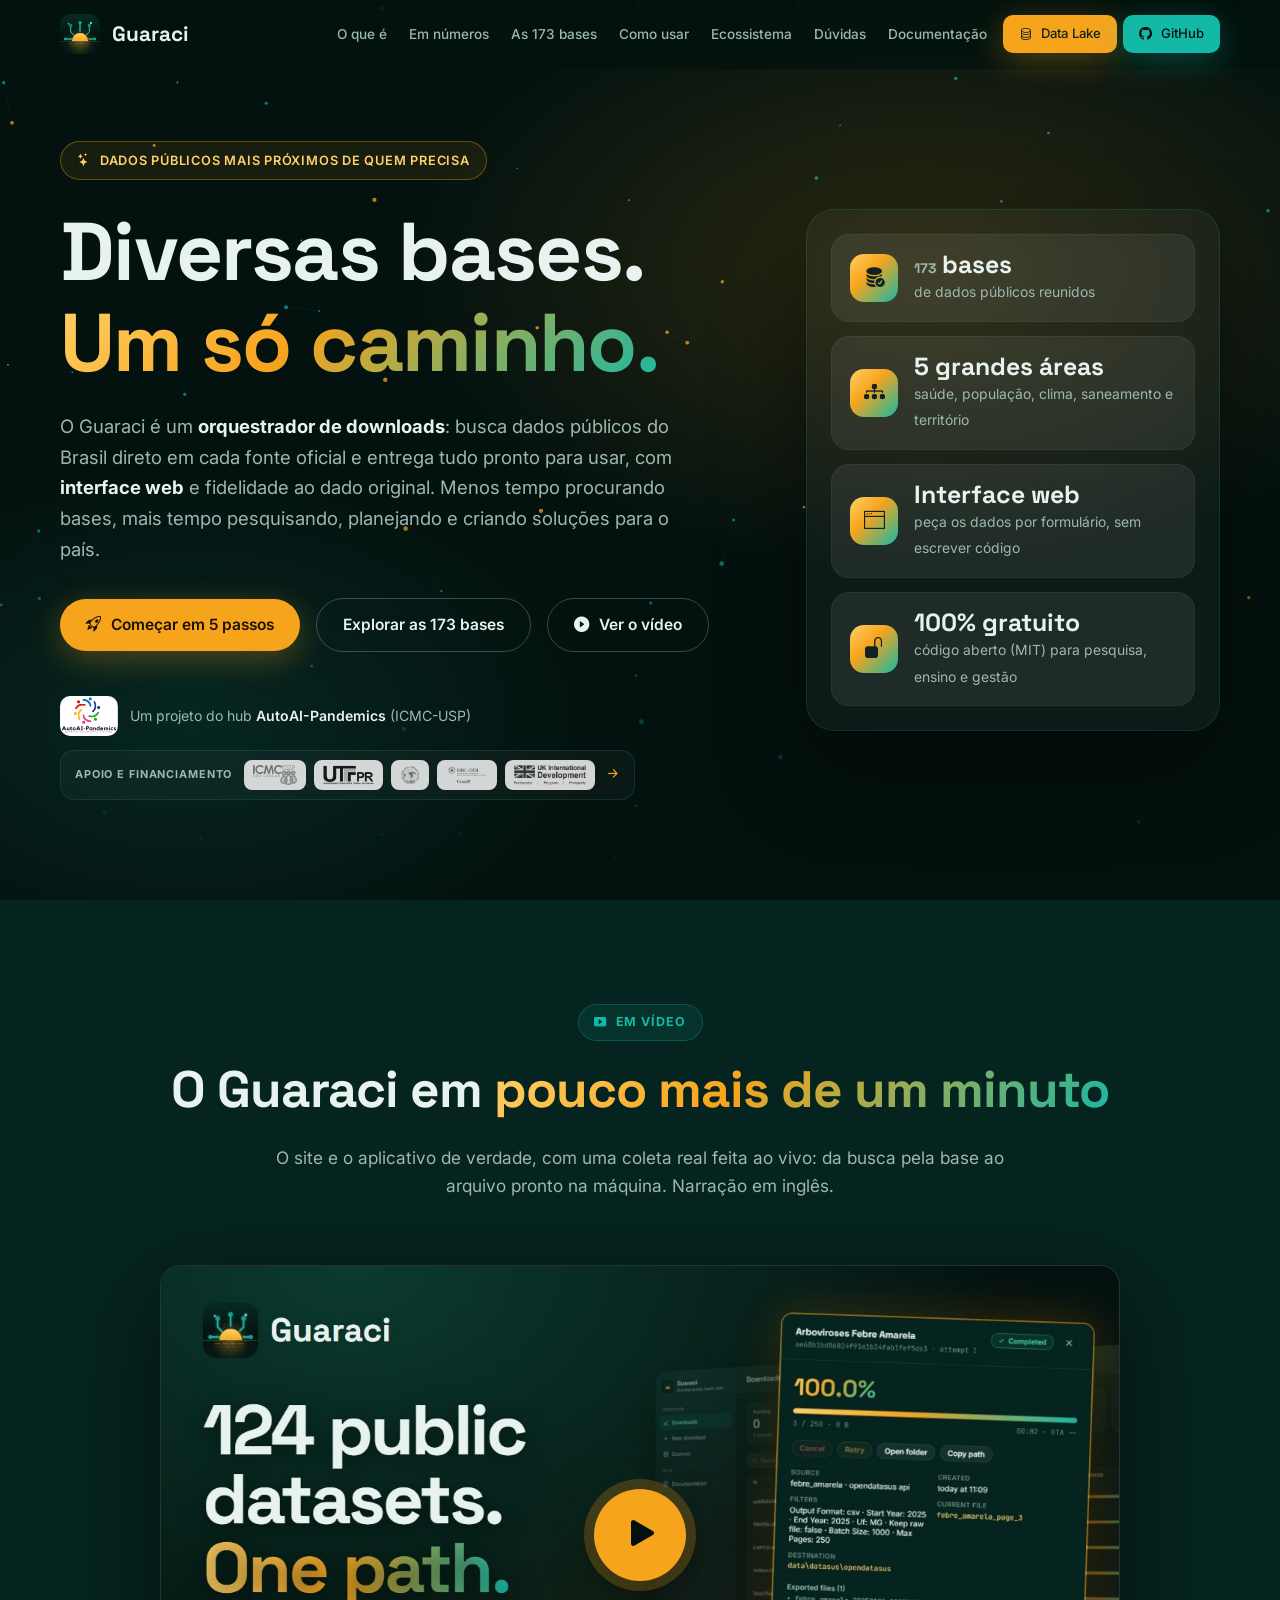
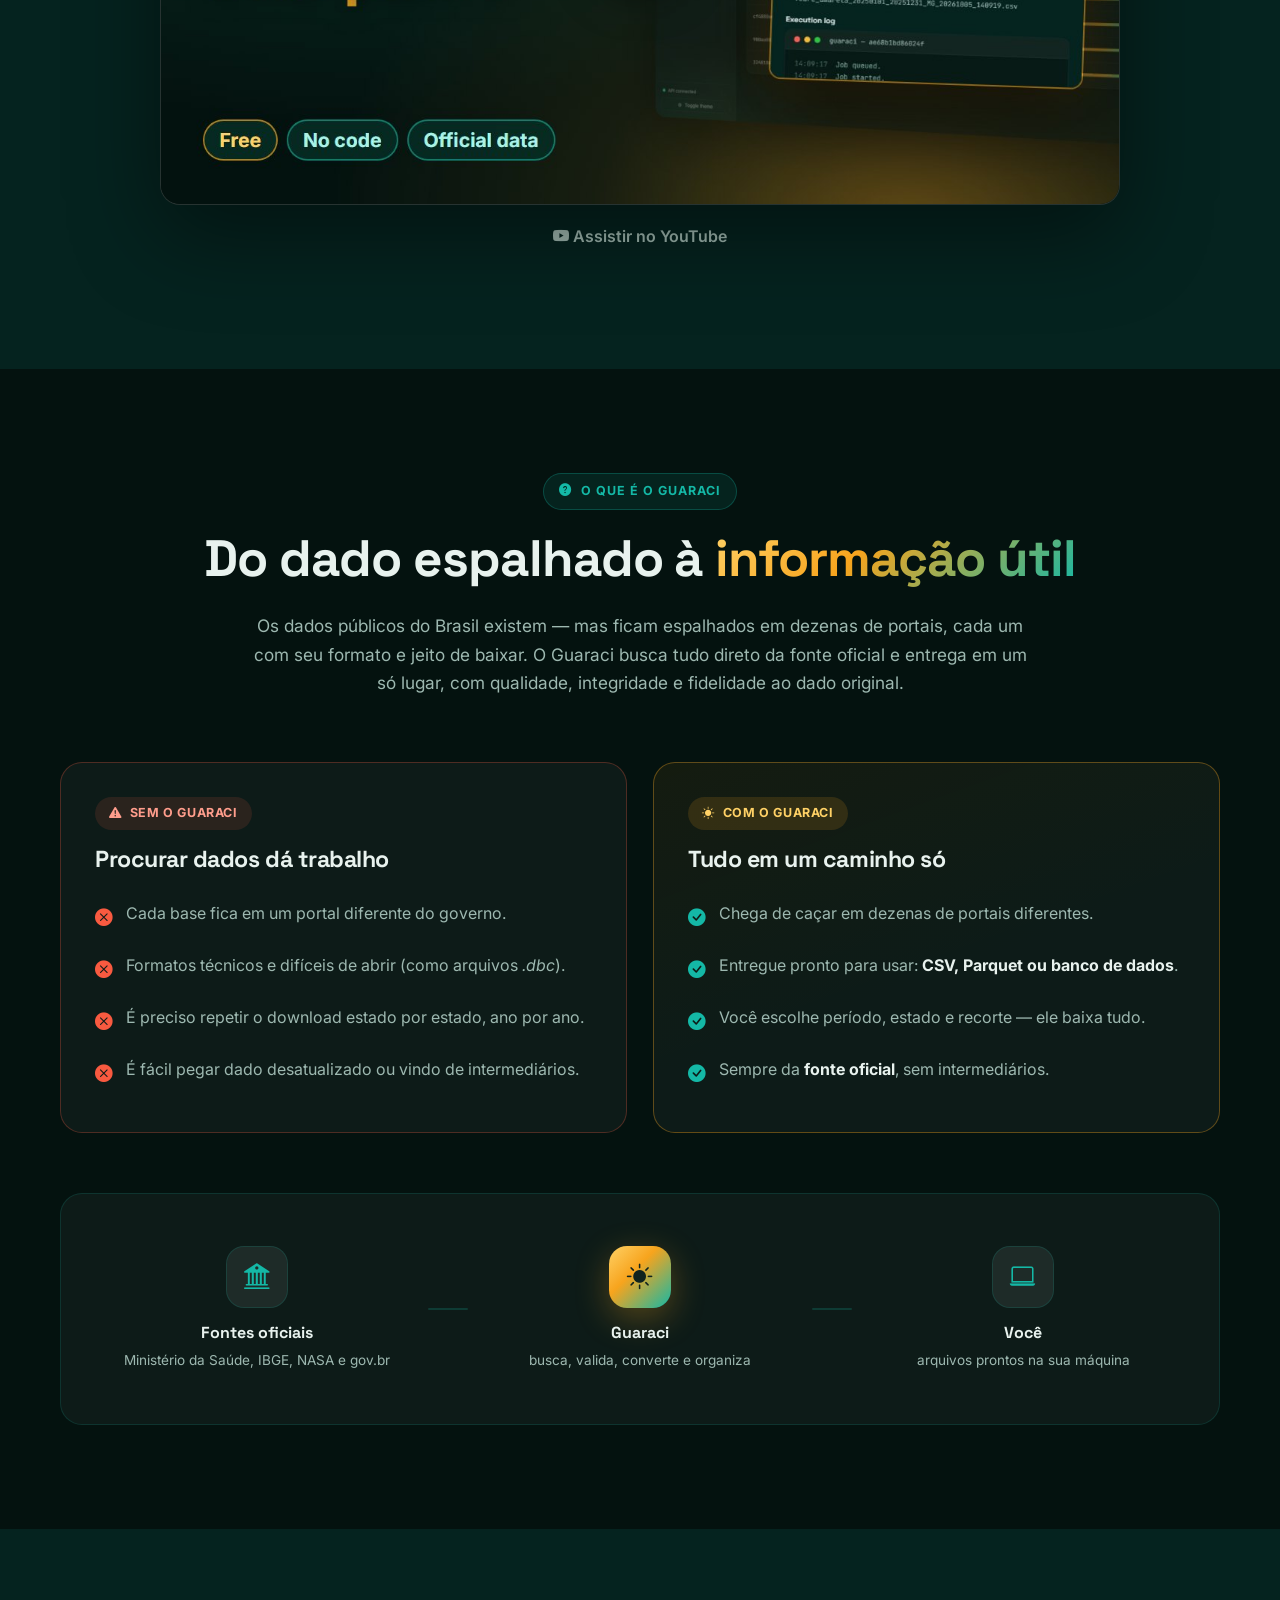
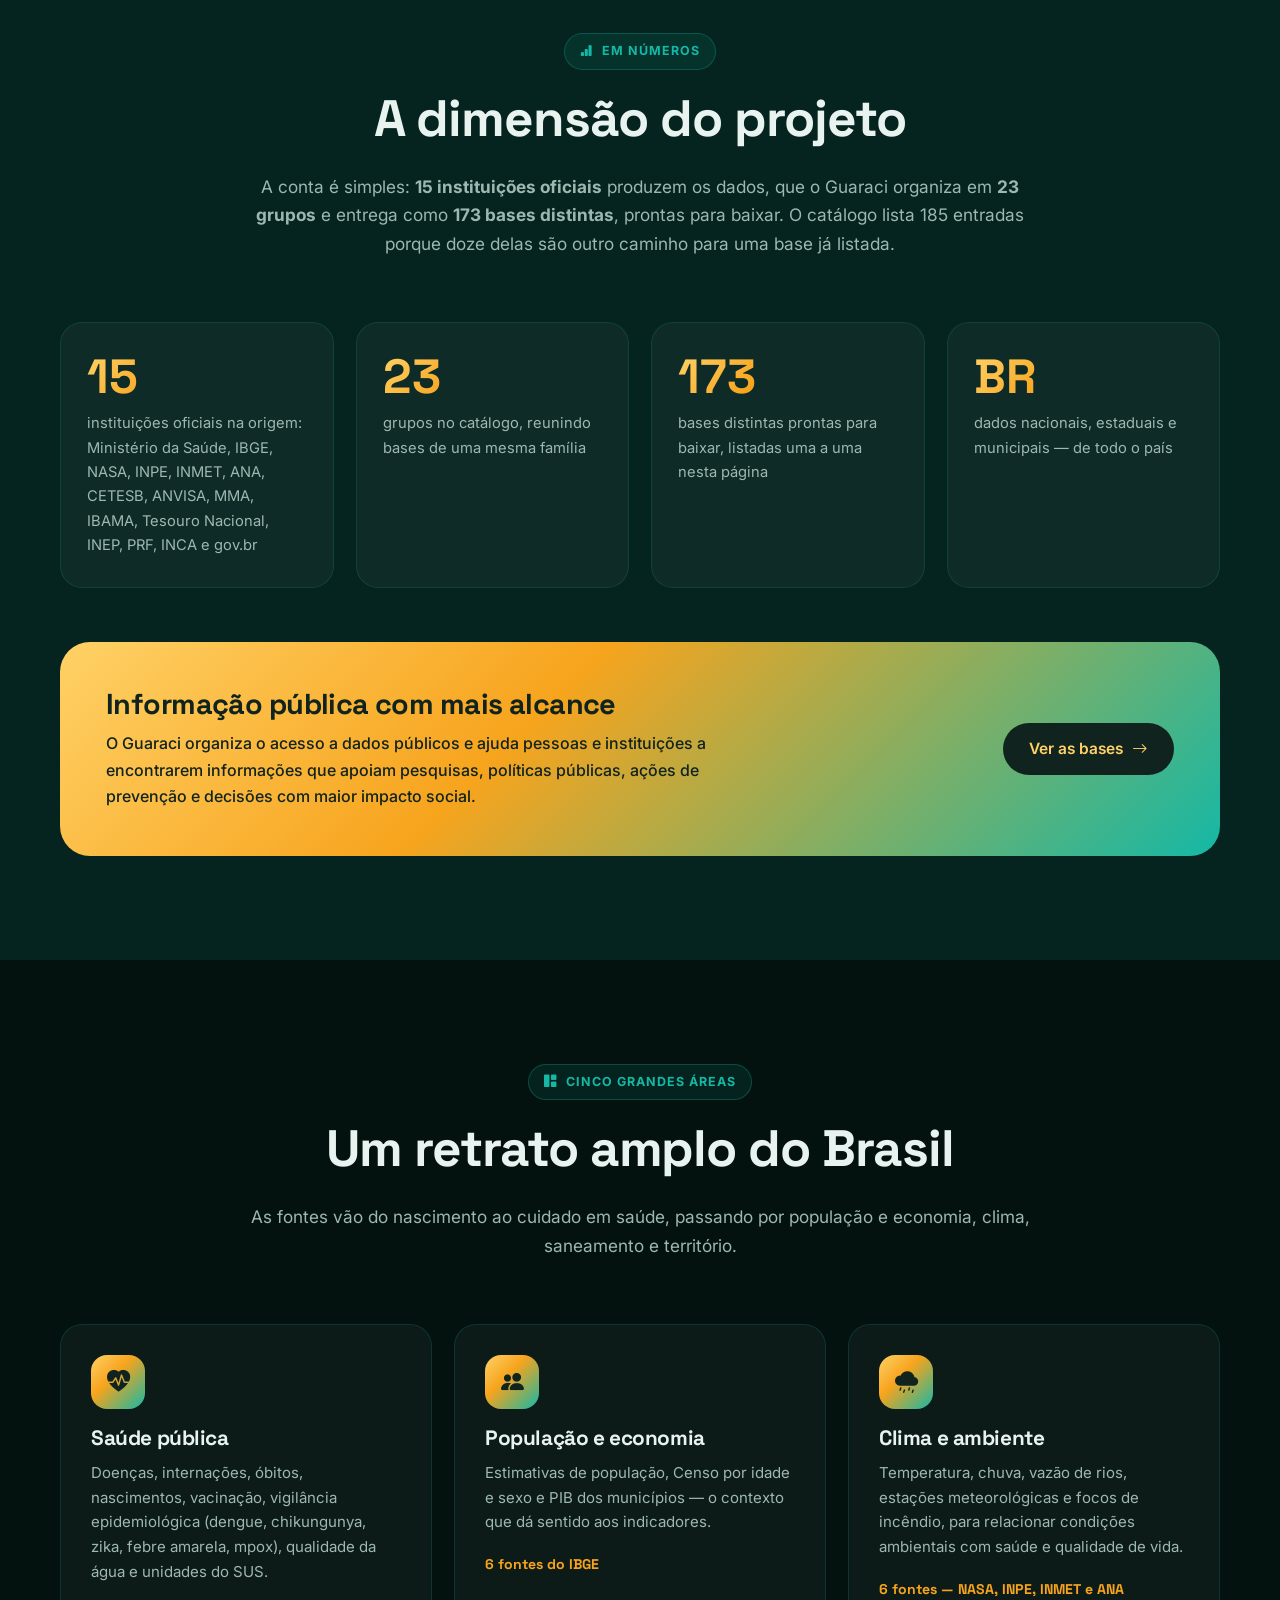
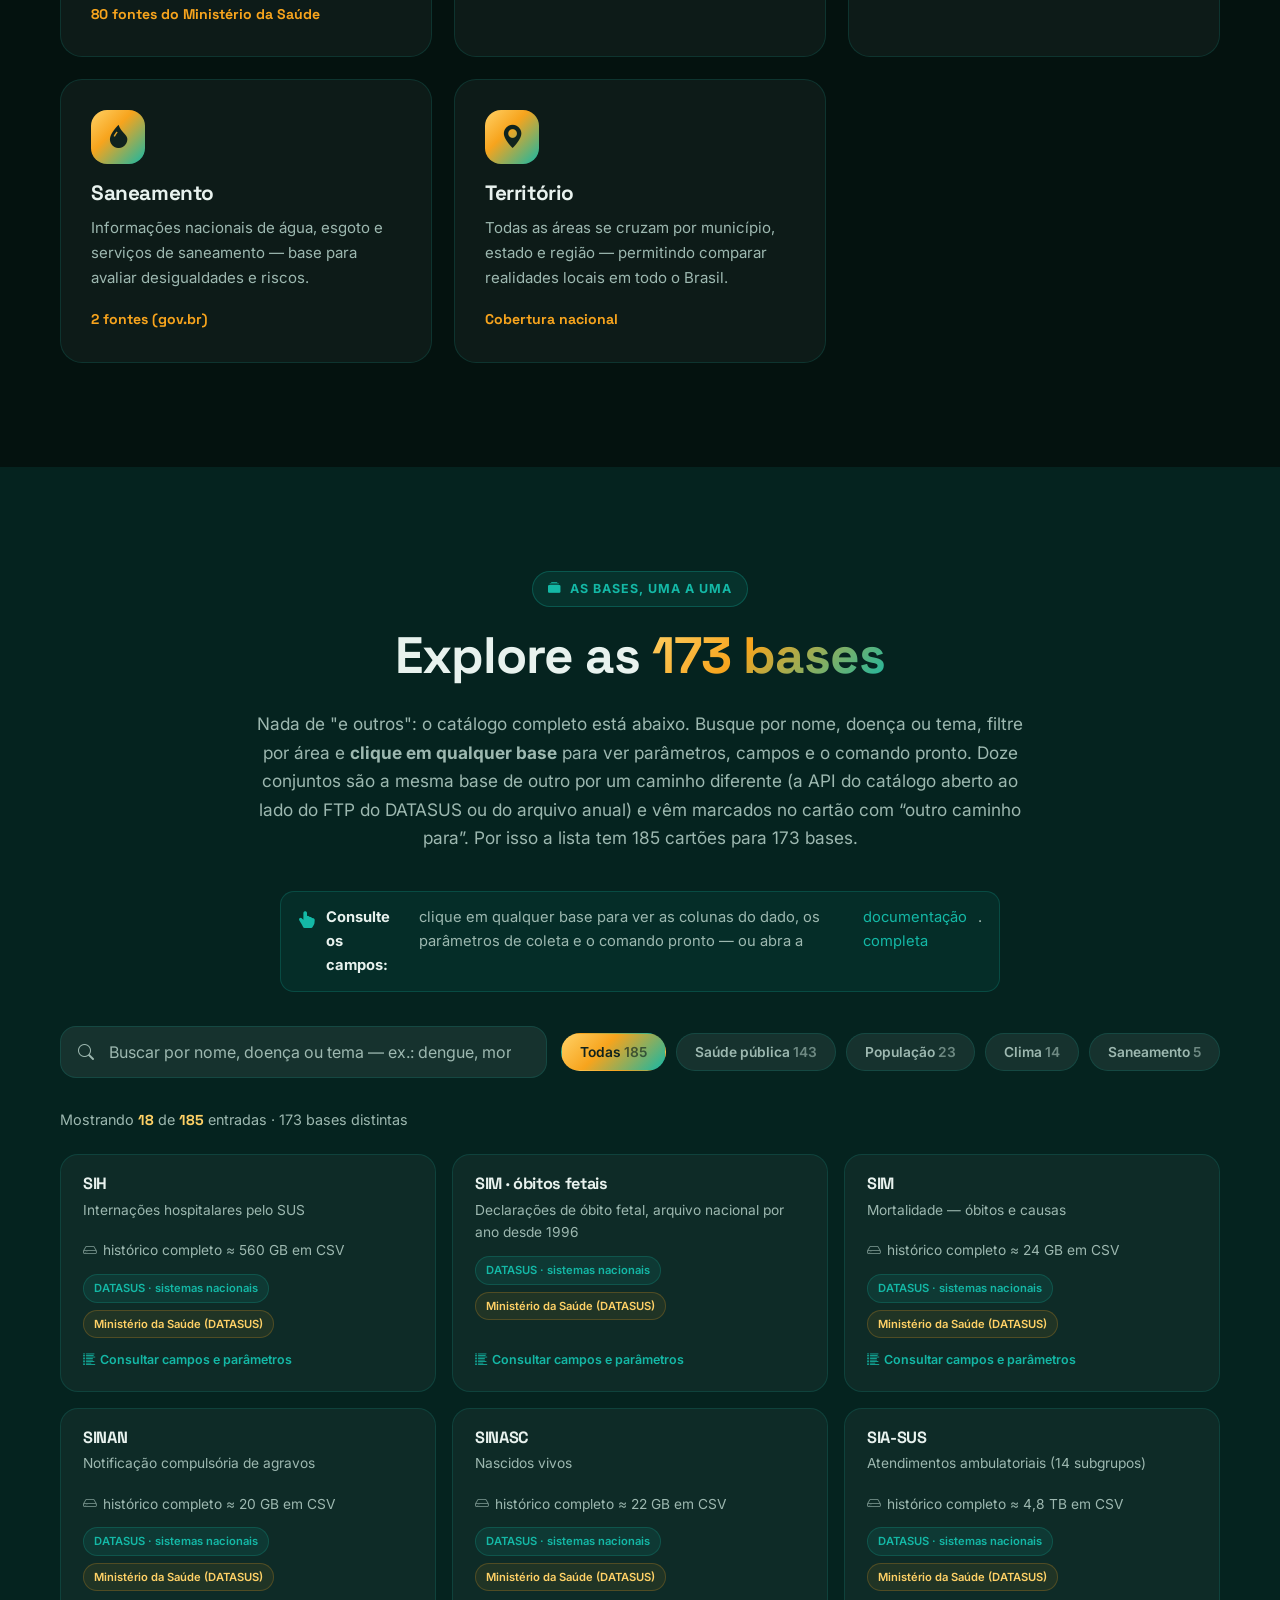
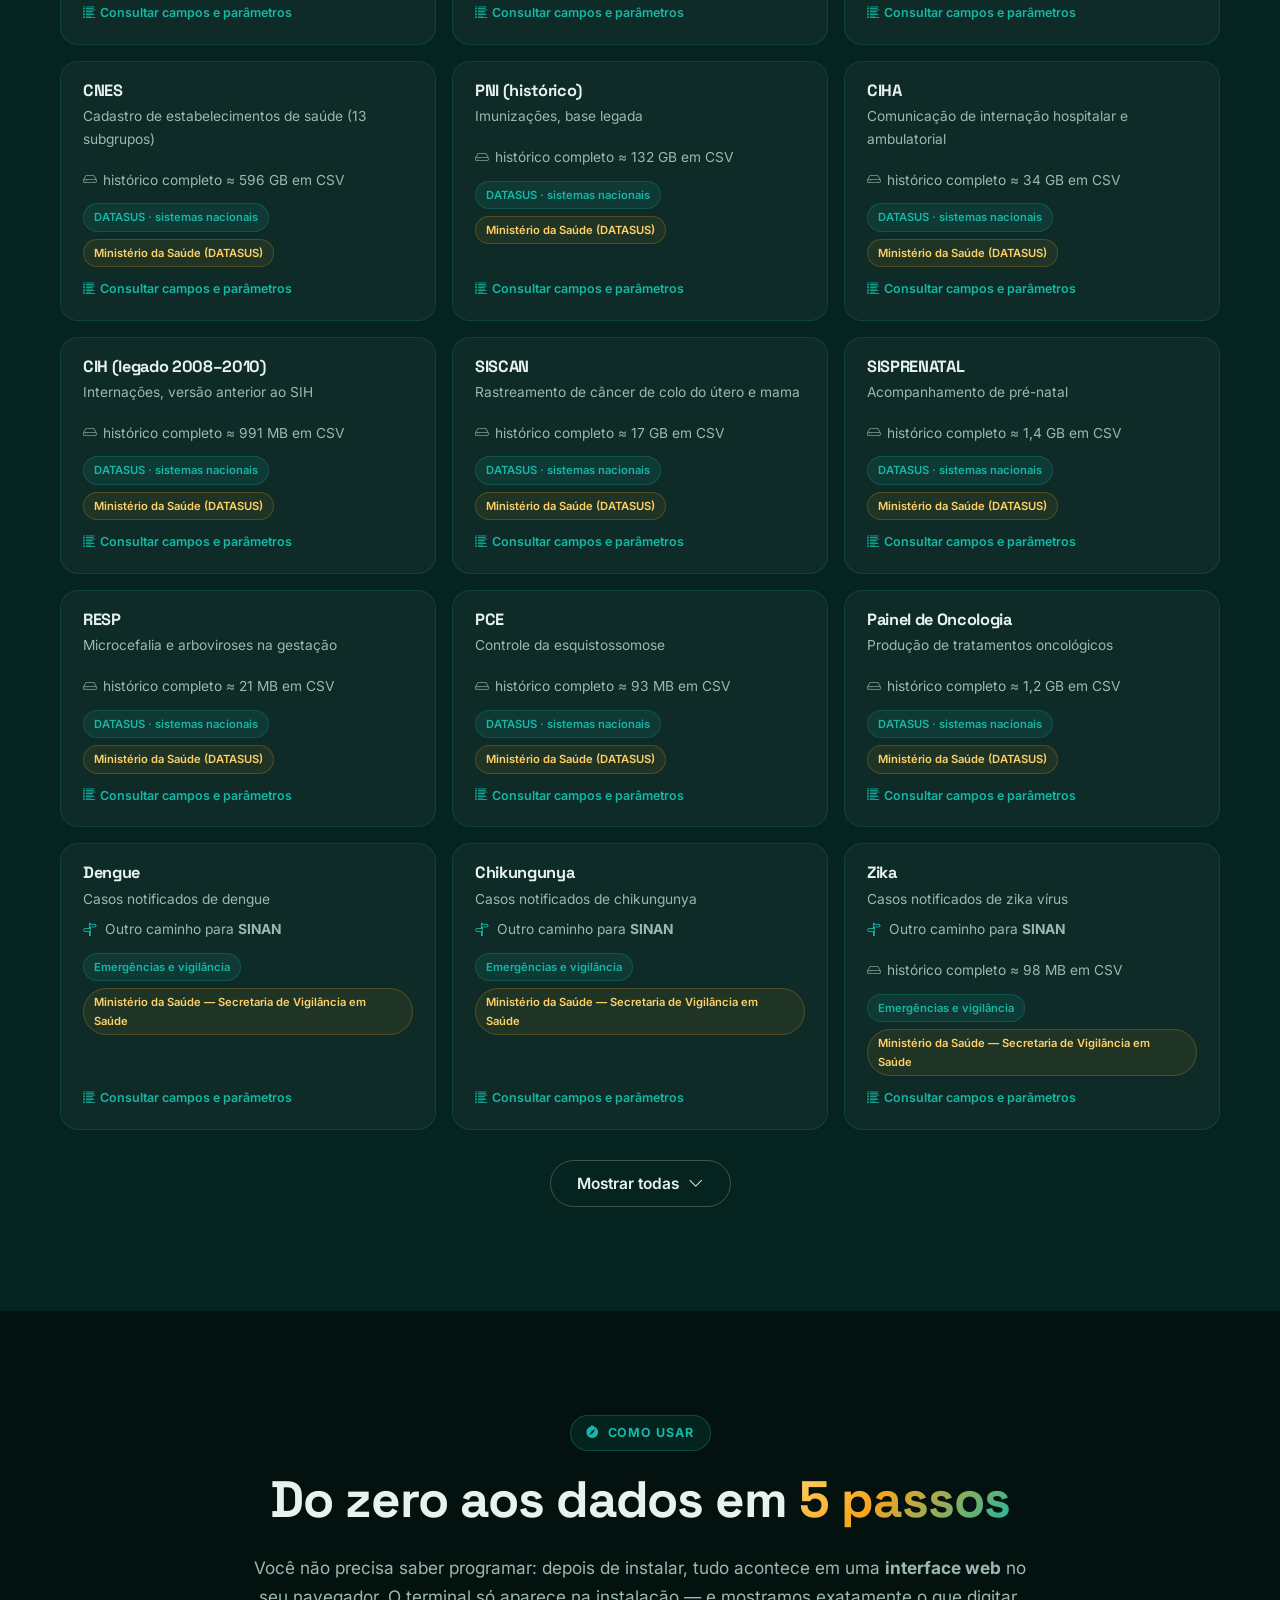
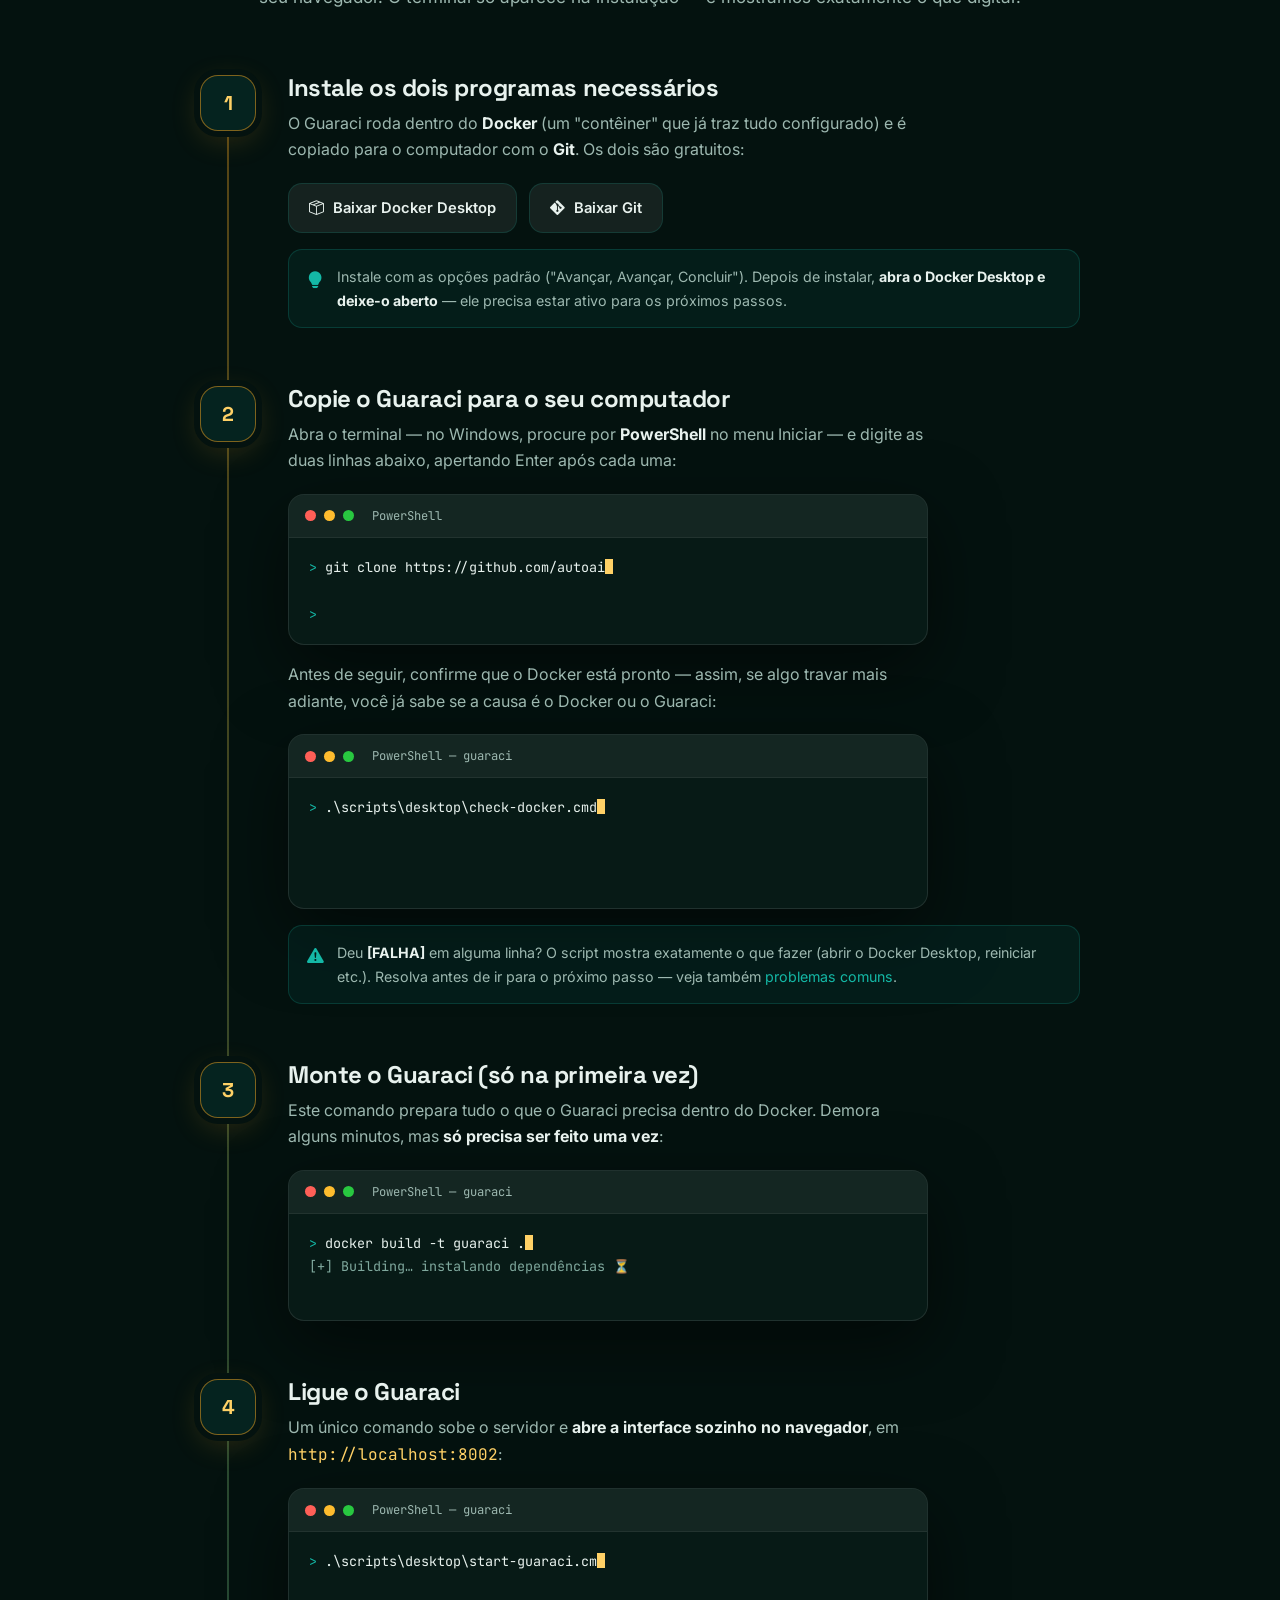
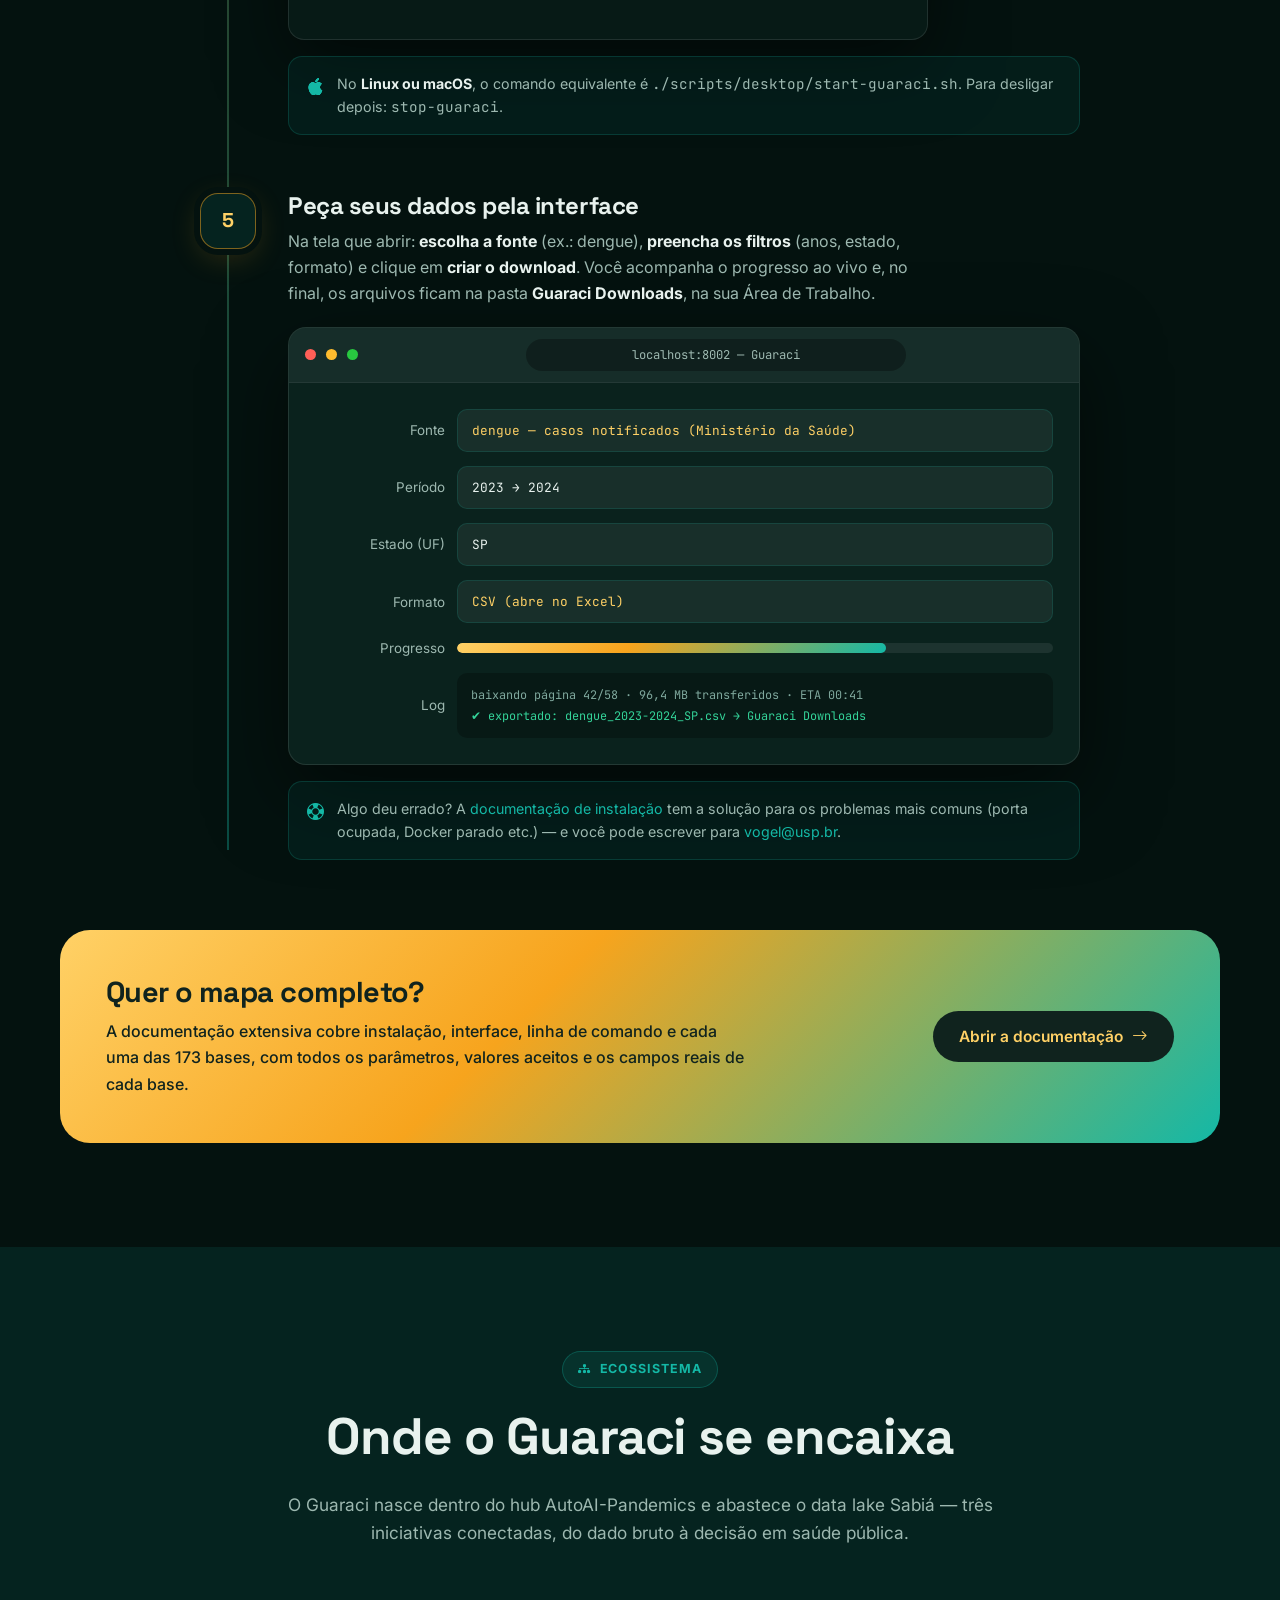
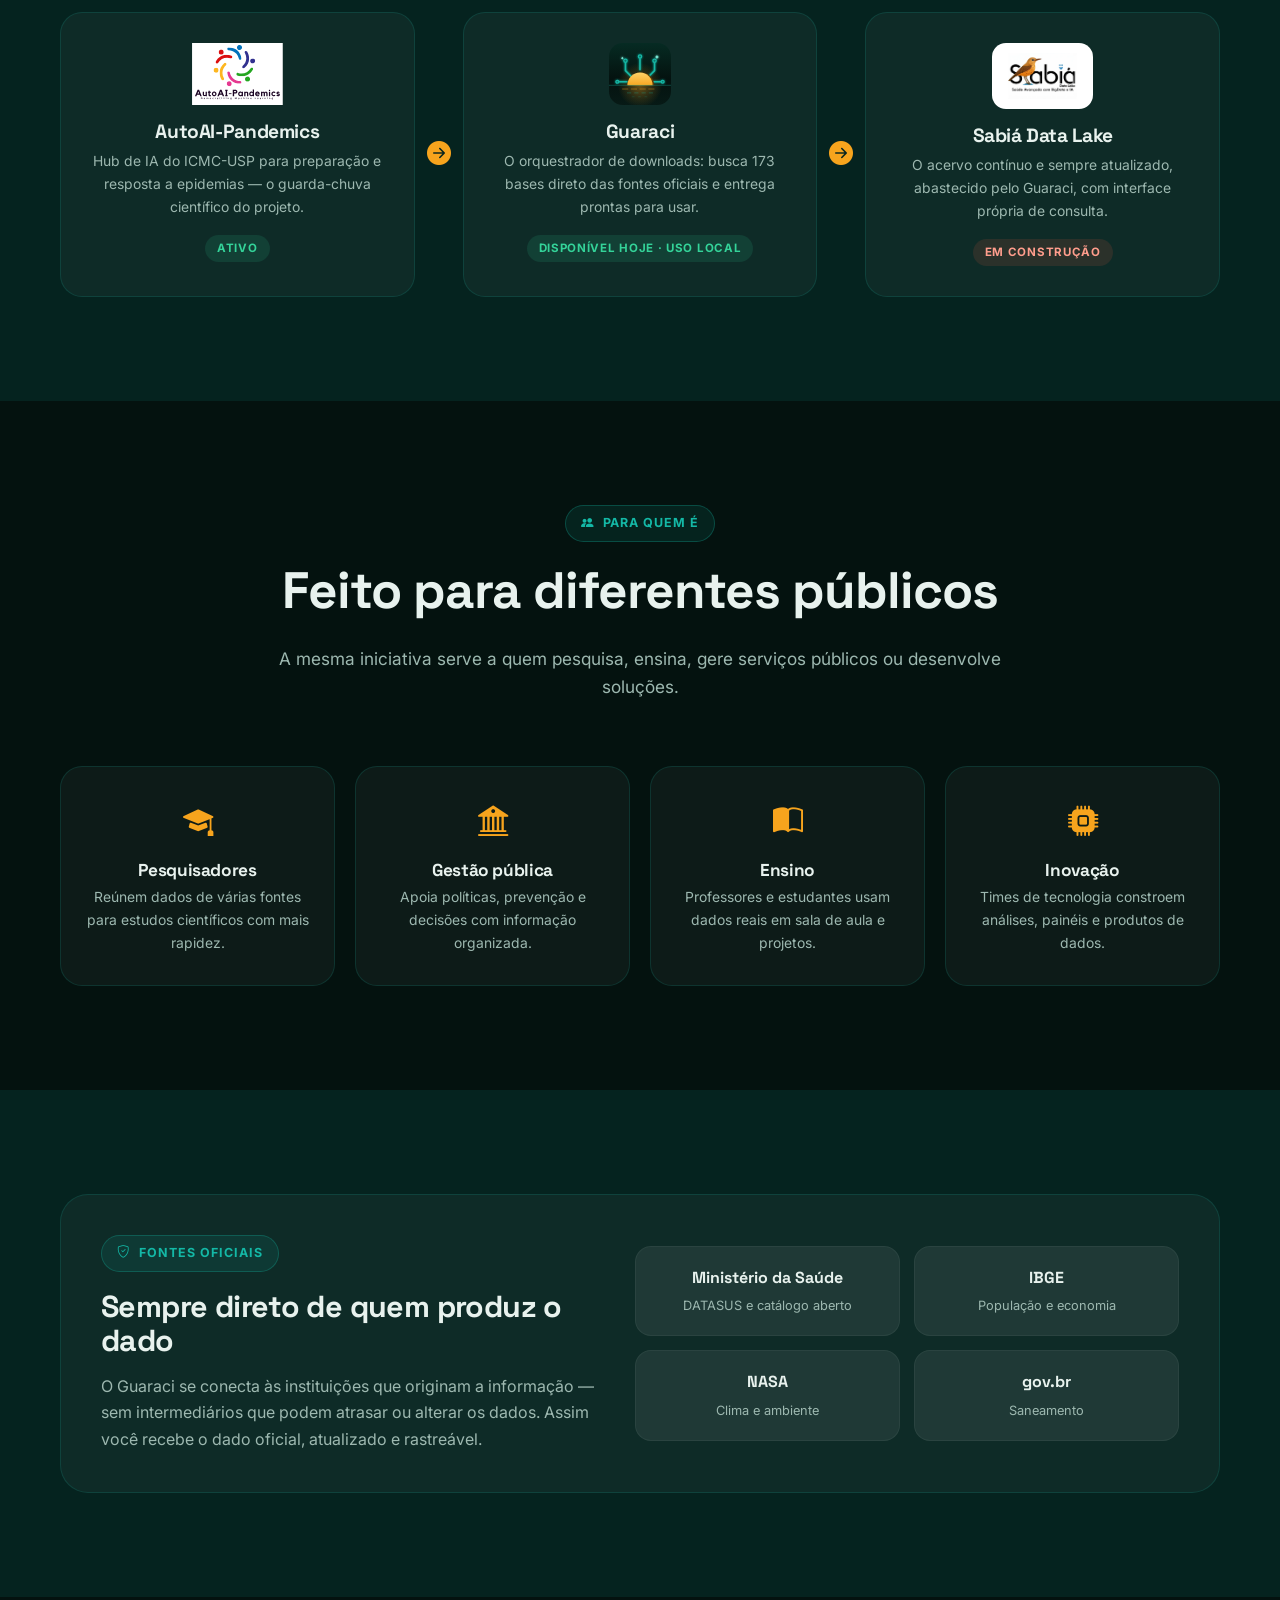
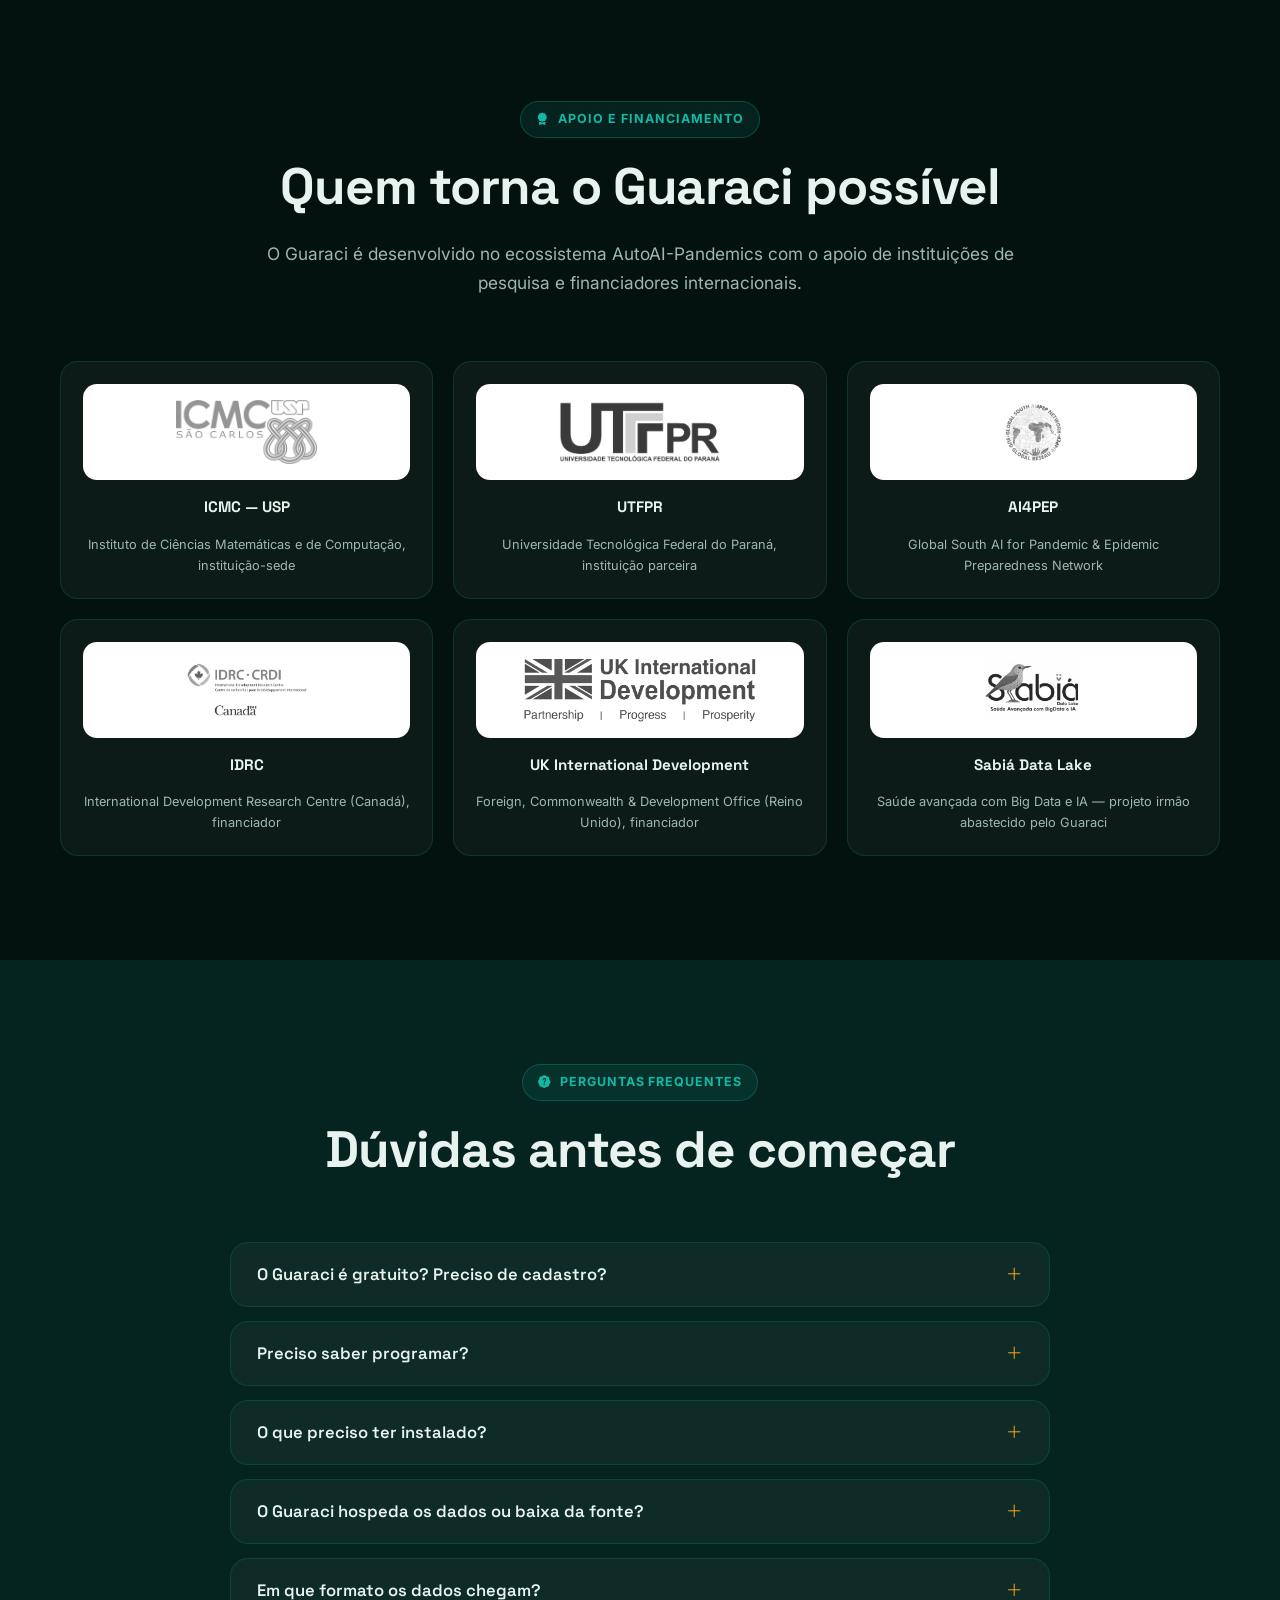
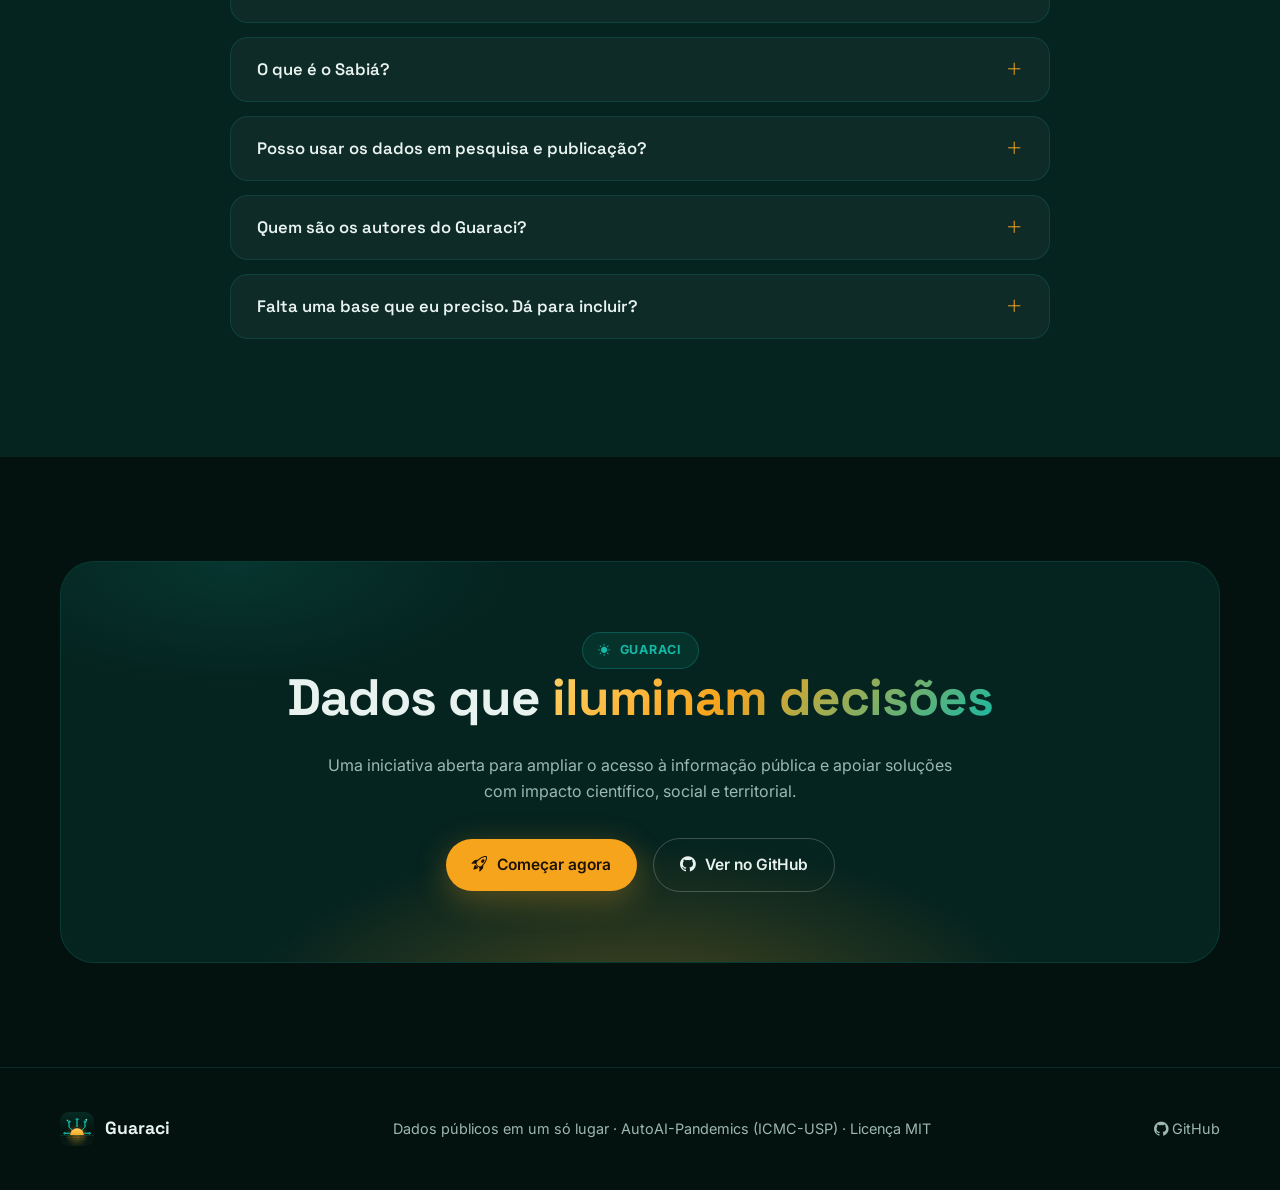
==== commit 75f8de8d: "News" ====
--- a/guaraci/index.html
+++ b/guaraci/index.html
@@ -4,9 +4,9 @@
   <meta charset="utf-8">
   <meta name="viewport" content="width=device-width, initial-scale=1">
   <title>Guaraci | Dados públicos do Brasil em um só lugar</title>
-  <meta name="description" content="O Guaraci reúne 124 conjuntos de dados públicos brasileiros — saúde, população, clima, saneamento e território — direto das fontes oficiais, com interface web e acesso gratuito.">
+  <meta name="description" content="O Guaraci reúne 173 bases de dados públicos brasileiros (saúde, população, clima, saneamento e território), direto das fontes oficiais, com interface web e acesso gratuito.">
   <meta property="og:title" content="Guaraci | Dados públicos do Brasil em um só lugar">
-  <meta property="og:description" content="124 conjuntos de dados públicos, direto das fontes oficiais, com interface web gratuita. Um projeto AutoAI-Pandemics (ICMC-USP).">  <meta property="og:type" content="website">
+  <meta property="og:description" content="173 bases de dados públicos, direto das fontes oficiais, com interface web gratuita. Um projeto AutoAI-Pandemics (ICMC-USP).">  <meta property="og:type" content="website">
   <link rel="icon" type="image/svg+xml" href="assets/logo-guaraci.svg">
   <link rel="preconnect" href="https://fonts.googleapis.com">
   <link rel="preconnect" href="https://fonts.gstatic.com" crossorigin>
@@ -28,7 +28,7 @@
     <div class="nav-links">
       <a href="#o-que-e">O que é</a>
       <a href="#numeros">Em números</a>
-      <a href="#bases">As 124 bases</a>
+      <a href="#bases">As 173 bases</a>
       <a href="#como-usar">Como usar</a>
       <a href="#ecossistema">Ecossistema</a>
       <a href="#faq">Dúvidas</a>
@@ -49,7 +49,7 @@
       <p class="hero-sub">O Guaraci é um <strong>orquestrador de downloads</strong>: busca dados públicos do Brasil direto em cada fonte oficial e entrega tudo pronto para usar, com <strong>interface web</strong> e fidelidade ao dado original. Menos tempo procurando bases, mais tempo pesquisando, planejando e criando soluções para o país.</p>
       <div class="hero-ctas">
         <a href="#como-usar" class="btn btn-sun"><i class="bi bi-rocket-takeoff"></i> Começar em 5 passos</a>
-        <a href="#bases" class="btn btn-ghost">Explorar as 124 bases</a>
+        <a href="#bases" class="btn btn-ghost">Explorar as 173 bases</a>
         <a href="#video" class="btn btn-ghost"><i class="bi bi-play-circle-fill"></i> Ver o vídeo</a>
       </div>
       <div class="hero-credits">
@@ -69,7 +69,7 @@
       </div>
     </div>
     <div class="hero-panel reveal">
-      <div class="hero-stat"><div class="ico"><i class="bi bi-database-fill-check"></i></div><div><strong><span data-to="124">0</span> conjuntos</strong><span>de dados públicos reunidos</span></div></div>
+      <div class="hero-stat"><div class="ico"><i class="bi bi-database-fill-check"></i></div><div><strong><span data-to="173">0</span> bases</strong><span>de dados públicos reunidos</span></div></div>
       <div class="hero-stat"><div class="ico"><i class="bi bi-diagram-3-fill"></i></div><div><strong>5 grandes áreas</strong><span>saúde, população, clima, saneamento e território</span></div></div>
       <div class="hero-stat"><div class="ico"><i class="bi bi-window-fullscreen"></i></div><div><strong>Interface web</strong><span>peça os dados por formulário, sem escrever código</span></div></div>
       <div class="hero-stat"><div class="ico"><i class="bi bi-unlock-fill"></i></div><div><strong>100% gratuito</strong><span>código aberto (MIT) para pesquisa, ensino e gestão</span></div></div>
@@ -155,12 +155,12 @@
     <div class="sec-head reveal">
       <span class="kicker"><i class="bi bi-bar-chart-fill"></i> Em números</span>
       <h2 class="sec-title">A dimensão do projeto</h2>
-      <p class="sec-lead">A conta é simples: <strong>9 instituições oficiais</strong> produzem os dados, que o Guaraci organiza em <strong>19 grupos</strong> e entrega como <strong>124 conjuntos</strong> prontos para baixar.</p>
+      <p class="sec-lead">A conta é simples: <strong>15 instituições oficiais</strong> produzem os dados, que o Guaraci organiza em <strong>23 grupos</strong> e entrega como <strong>173 bases distintas</strong>, prontas para baixar. O catálogo lista 185 entradas porque doze delas são outro caminho para uma base já listada.</p>
     </div>
     <div class="metrics">
-      <div class="metric reveal"><div class="num grad-text"><span data-to="9">0</span></div><div class="lbl">instituições oficiais na origem: Ministério da Saúde, IBGE, NASA, INPE, INMET, ANA, CETESB, ANVISA e gov.br</div></div>
-      <div class="metric reveal" data-delay="90"><div class="num grad-text"><span data-to="19">0</span></div><div class="lbl">grupos no catálogo, reunindo bases de uma mesma família</div></div>
-      <div class="metric reveal" data-delay="180"><div class="num grad-text"><span data-to="124">0</span></div><div class="lbl">conjuntos de dados prontos para baixar, listados um a um nesta página</div></div>
+      <div class="metric reveal"><div class="num grad-text"><span data-to="15">0</span></div><div class="lbl">instituições oficiais na origem: Ministério da Saúde, IBGE, NASA, INPE, INMET, ANA, CETESB, ANVISA, MMA, IBAMA, Tesouro Nacional, INEP, PRF, INCA e gov.br</div></div>
+      <div class="metric reveal" data-delay="90"><div class="num grad-text"><span data-to="23">0</span></div><div class="lbl">grupos no catálogo, reunindo bases de uma mesma família</div></div>
+      <div class="metric reveal" data-delay="180"><div class="num grad-text"><span data-to="173">0</span></div><div class="lbl">bases distintas prontas para baixar, listadas uma a uma nesta página</div></div>
       <div class="metric reveal" data-delay="270"><div class="num grad-text">BR</div><div class="lbl">dados nacionais, estaduais e municipais — de todo o país</div></div>
     </div>
     <div class="impact reveal">
@@ -196,8 +196,8 @@
   <div class="container">
     <div class="sec-head reveal">
       <span class="kicker"><i class="bi bi-collection-fill"></i> As bases, uma a uma</span>
-      <h2 class="sec-title">Explore os <span class="grad-text">124 conjuntos</span></h2>
-      <p class="sec-lead">Nada de "e outros": o catálogo completo está abaixo. Busque por nome, doença ou tema, filtre por área — e <strong>clique em qualquer base</strong> para ver parâmetros, campos e o comando pronto. Algumas bases aparecem em mais de um grupo por estarem disponíveis tanto no formato tradicional do DATASUS quanto pelo catálogo aberto mais recente.</p>
+      <h2 class="sec-title">Explore as <span class="grad-text">173 bases</span></h2>
+      <p class="sec-lead">Nada de "e outros": o catálogo completo está abaixo. Busque por nome, doença ou tema, filtre por área e <strong>clique em qualquer base</strong> para ver parâmetros, campos e o comando pronto. Doze conjuntos são a mesma base de outro por um caminho diferente (a API do catálogo aberto ao lado do FTP do DATASUS ou do arquivo anual) e vêm marcados no cartão com “outro caminho para”. Por isso a lista tem 185 cartões para 173 bases.</p>
     </div>
     <p class="explorer-hint reveal"><i class="bi bi-hand-index-thumb-fill"></i> <strong>Consulte os campos:</strong> clique em qualquer base para ver as colunas do dado, os parâmetros de coleta e o comando pronto — ou abra a <a href="docs.html#catalogo">documentação completa</a>.</p>
     <div class="explorer-bar reveal">
@@ -322,7 +322,7 @@
     <div class="impact reveal" style="margin-top:70px;">
       <div>
         <h3>Quer o mapa completo?</h3>
-        <p>A documentação extensiva cobre instalação, interface, linha de comando e cada uma das 124 fontes — com todos os parâmetros, valores aceitos e os campos reais de cada base.</p>
+        <p>A documentação extensiva cobre instalação, interface, linha de comando e cada uma das 173 bases, com todos os parâmetros, valores aceitos e os campos reais de cada base.</p>
       </div>
       <a href="docs.html" class="btn">Abrir a documentação <i class="bi bi-arrow-right"></i></a>
     </div>
@@ -349,7 +349,7 @@
         <img src="assets/logo-guaraci.svg" alt="Logo do Guaraci" data-logo>
         <span data-logo-fallback style="display:none;width:62px;height:62px;border-radius:18px;background:var(--grad);place-items:center;color:#10231e;font-size:1.7rem;margin-bottom:8px;"><i class="bi bi-sun-fill"></i></span>
         <h3>Guaraci</h3>
-        <p>O orquestrador de downloads: busca 124 bases direto das fontes oficiais e entrega prontas para usar.</p>
+        <p>O orquestrador de downloads: busca 173 bases direto das fontes oficiais e entrega prontas para usar.</p>
         <span class="stage live">Disponível hoje · uso local</span>
       </div>
       <div class="eco-arrow"><i class="bi bi-arrow-right-circle-fill"></i></div>
--- a/guaraci/assets/site.css
+++ b/guaraci/assets/site.css
@@ -519,10 +519,14 @@
 .src-head h3 { font-size: 1.25rem; margin: 0; color: var(--txt); }
 .src-badges { display: flex; flex-wrap: wrap; gap: 8px; }
 .src-badge { font-size: .72rem; font-weight: 600; letter-spacing: .04em; padding: 4px 11px; border-radius: 999px; background: var(--surface-2); border: 1px solid var(--line); color: var(--txt-2); display: inline-flex; gap: 6px; align-items: center; }
+.vol-seal { margin: 6px 0 0; font-size: .74rem; color: var(--txt-3, var(--txt-2)); display: flex; gap: 6px; align-items: center; }
+.vol-seal .bi { opacity: .7; }
 .src-badge.mode { background: rgba(20, 184, 166, .1); border-color: rgba(20, 184, 166, .3); color: var(--teal); }
 .src-badge.year-badge { background: rgba(247, 164, 29, .08); border-color: rgba(247, 164, 29, .25); color: var(--sun-2); }
 .src-desc { color: var(--txt-2); margin: 10px 0 12px; }
 .src-desc em { color: var(--sun-2); font-style: normal; }
+.same-as { font-size: .8rem; color: var(--txt-2); margin: -4px 0 10px; }
+.same-as i { color: var(--teal); margin-right: 4px; }
 .src-meta { display: flex; flex-wrap: wrap; align-items: center; gap: 12px; font-size: .87rem; color: var(--txt-2); }
 .copy-btn { background: none; border: 1px solid var(--line); color: var(--txt-2); font-size: .76rem; border-radius: 8px; padding: 4px 10px; cursor: pointer; display: inline-flex; gap: 6px; align-items: center; transition: .2s; font-family: var(--font-body); }
 .copy-btn:hover { color: var(--sun-2); border-color: rgba(247, 164, 29, .4); }
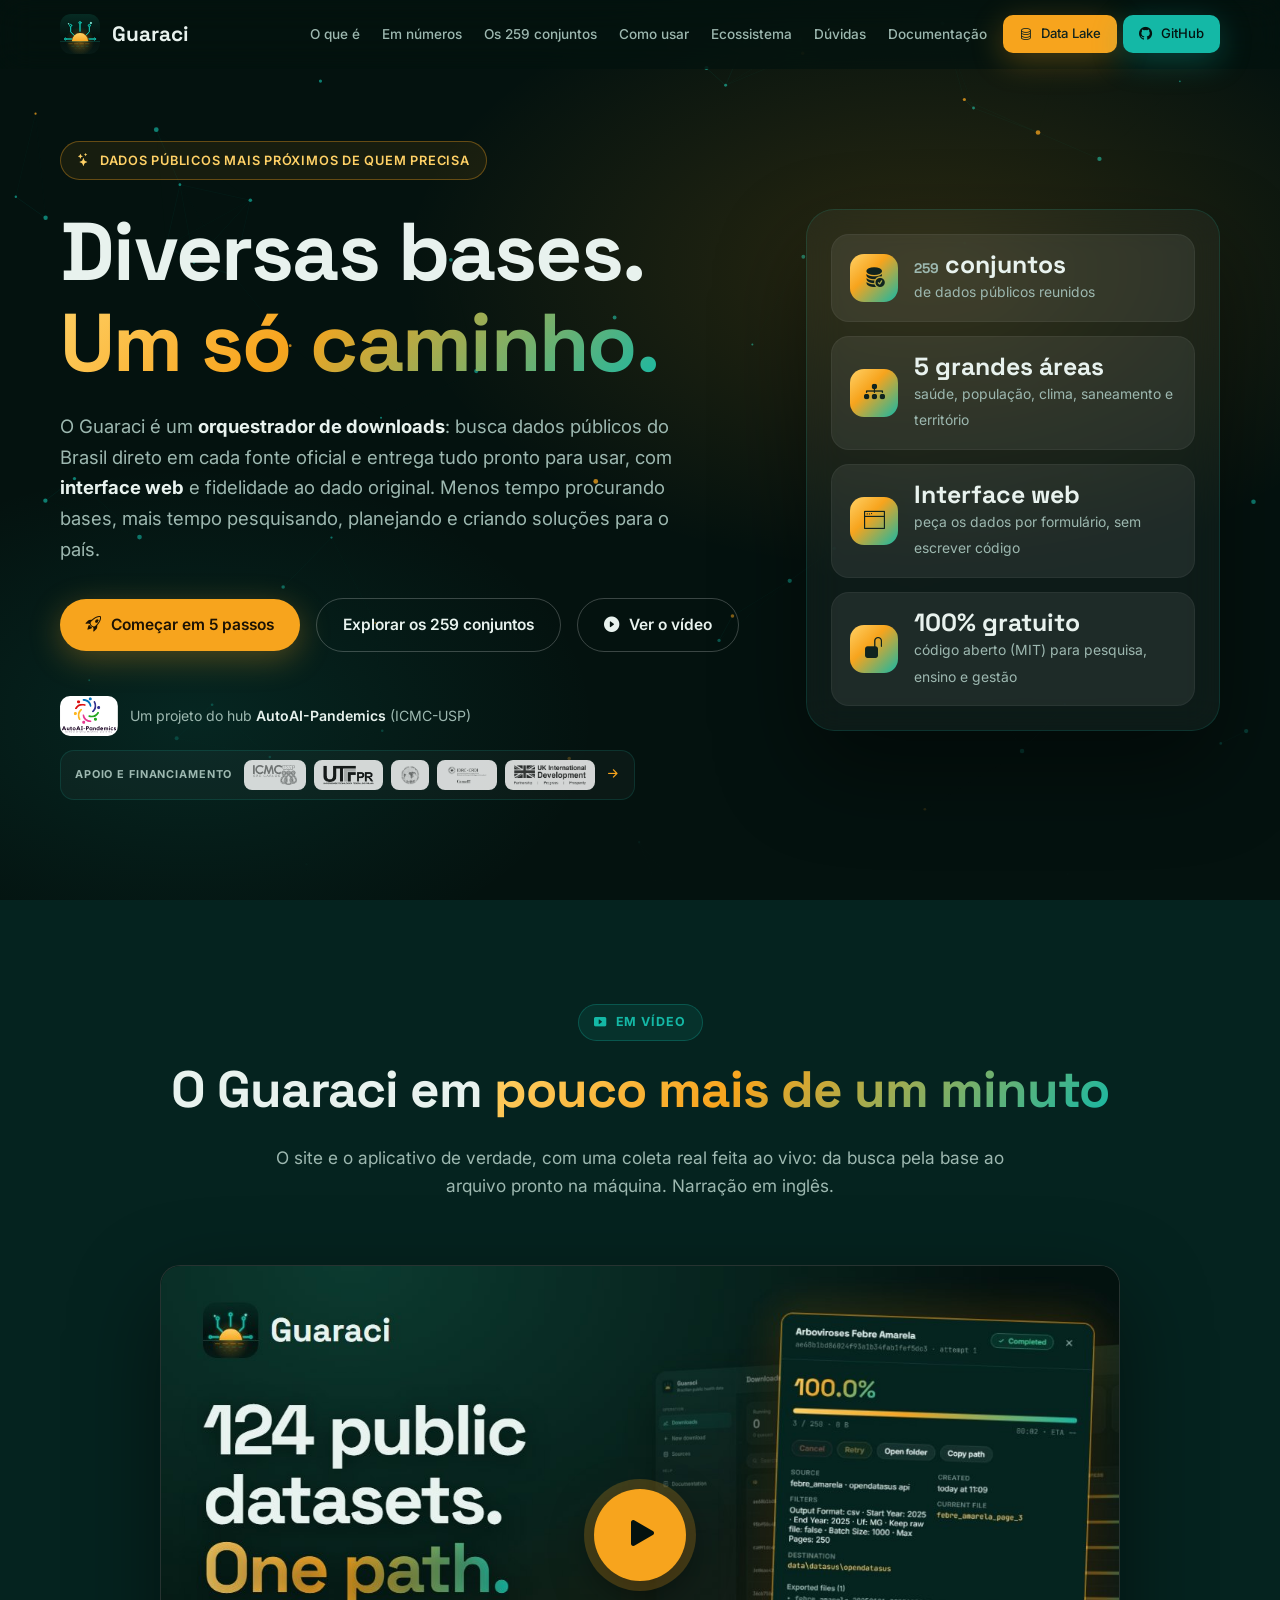
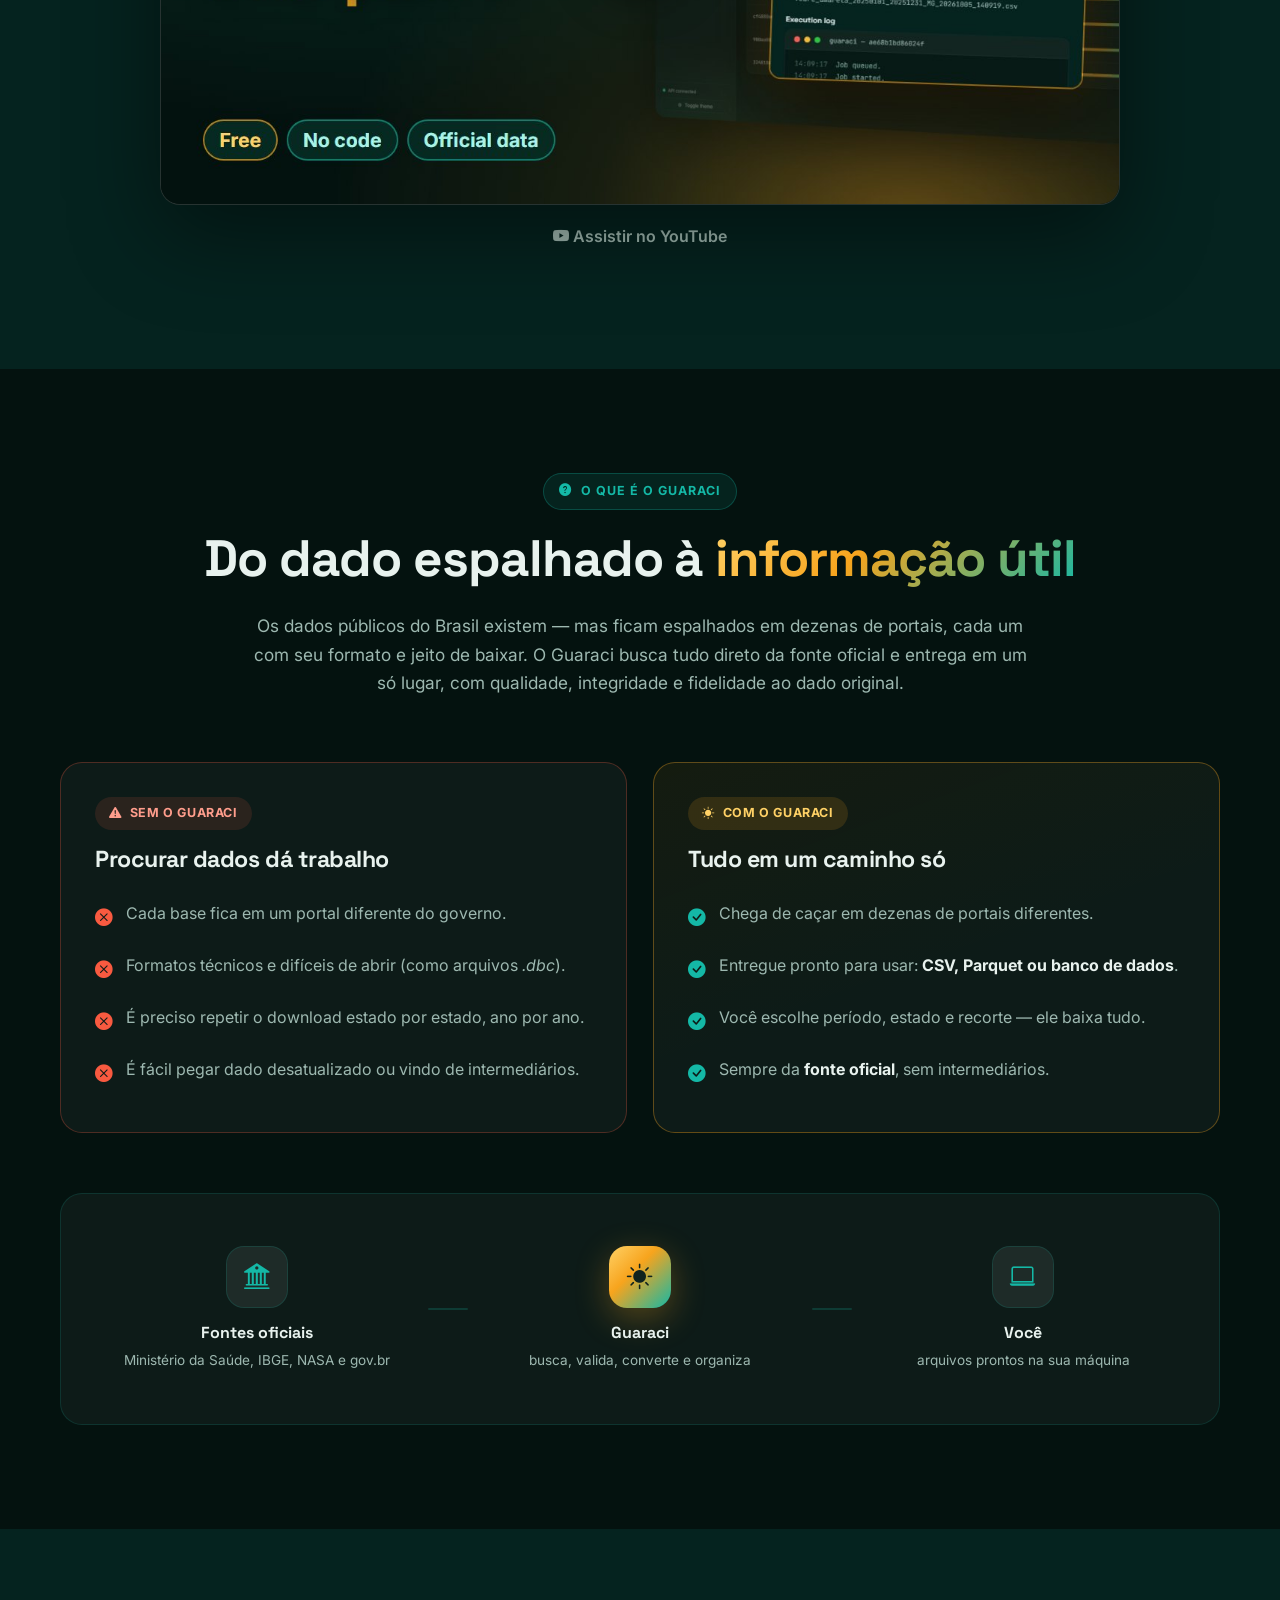
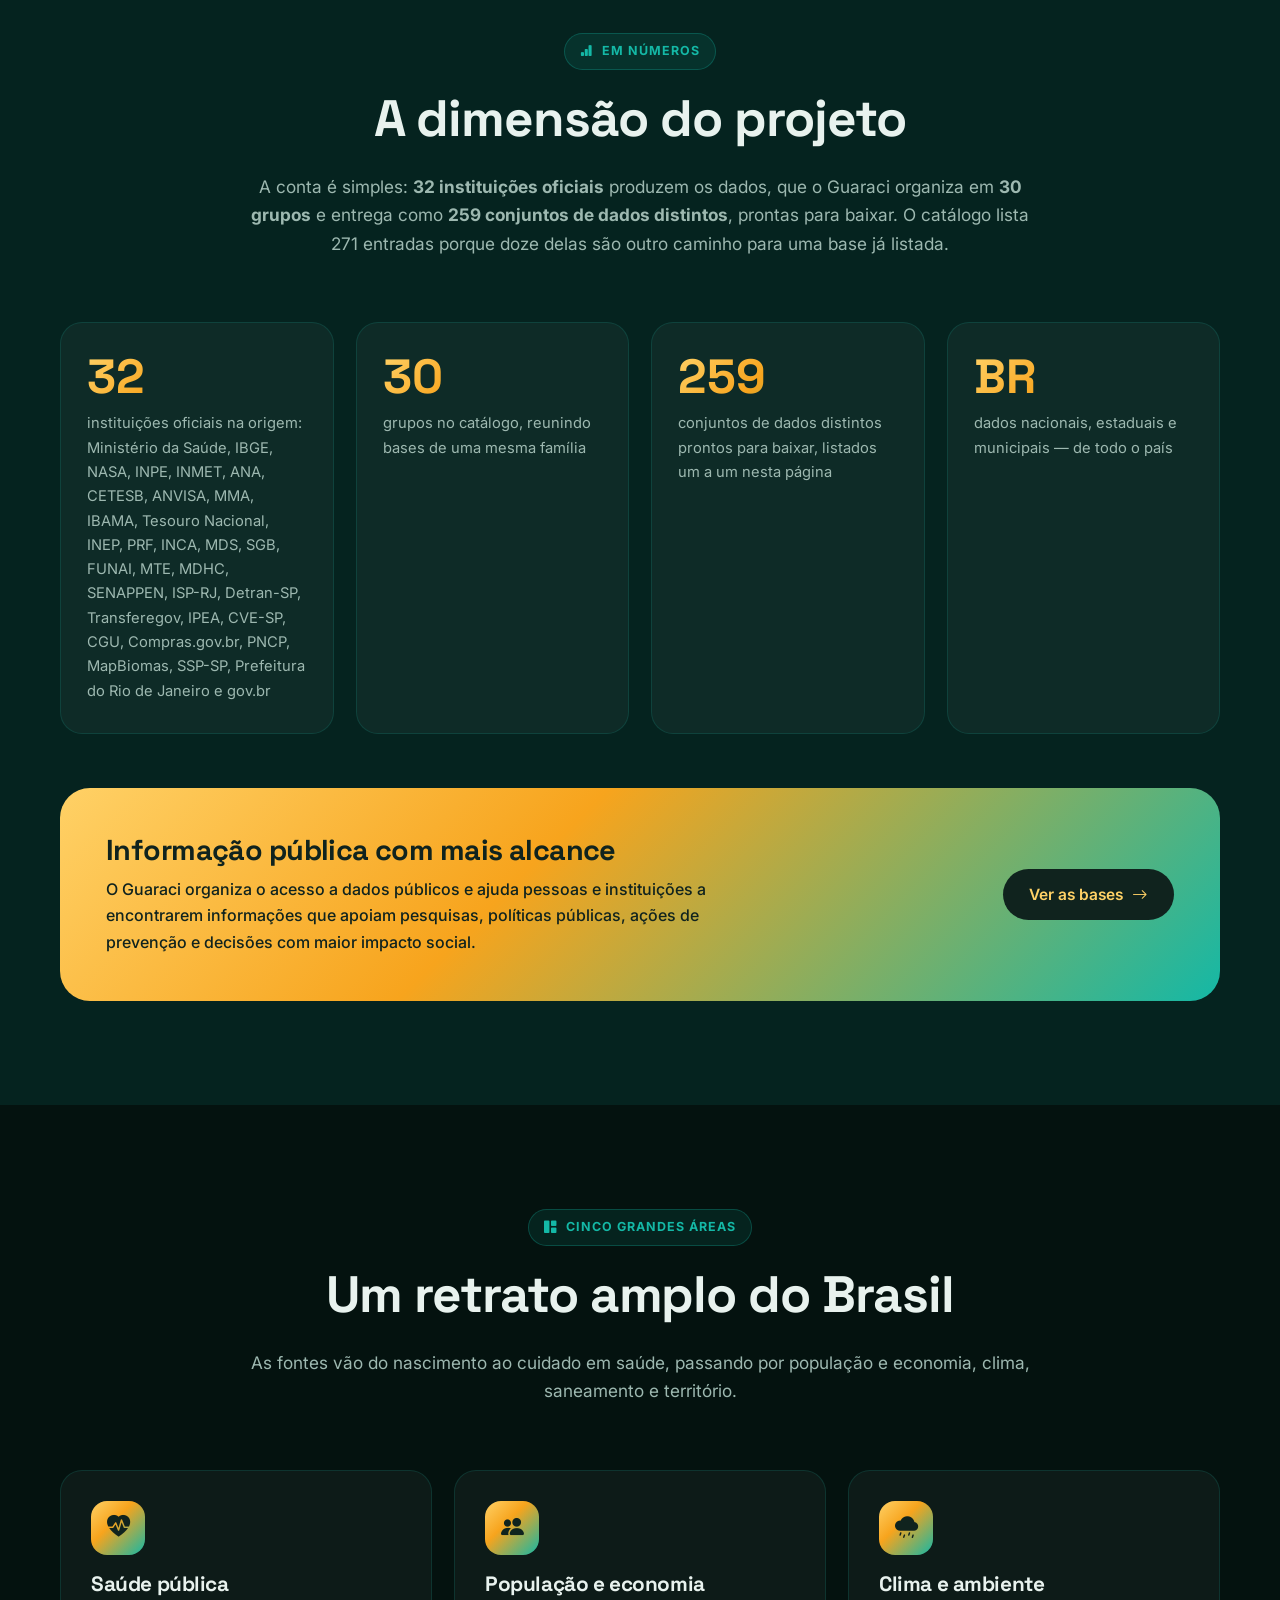
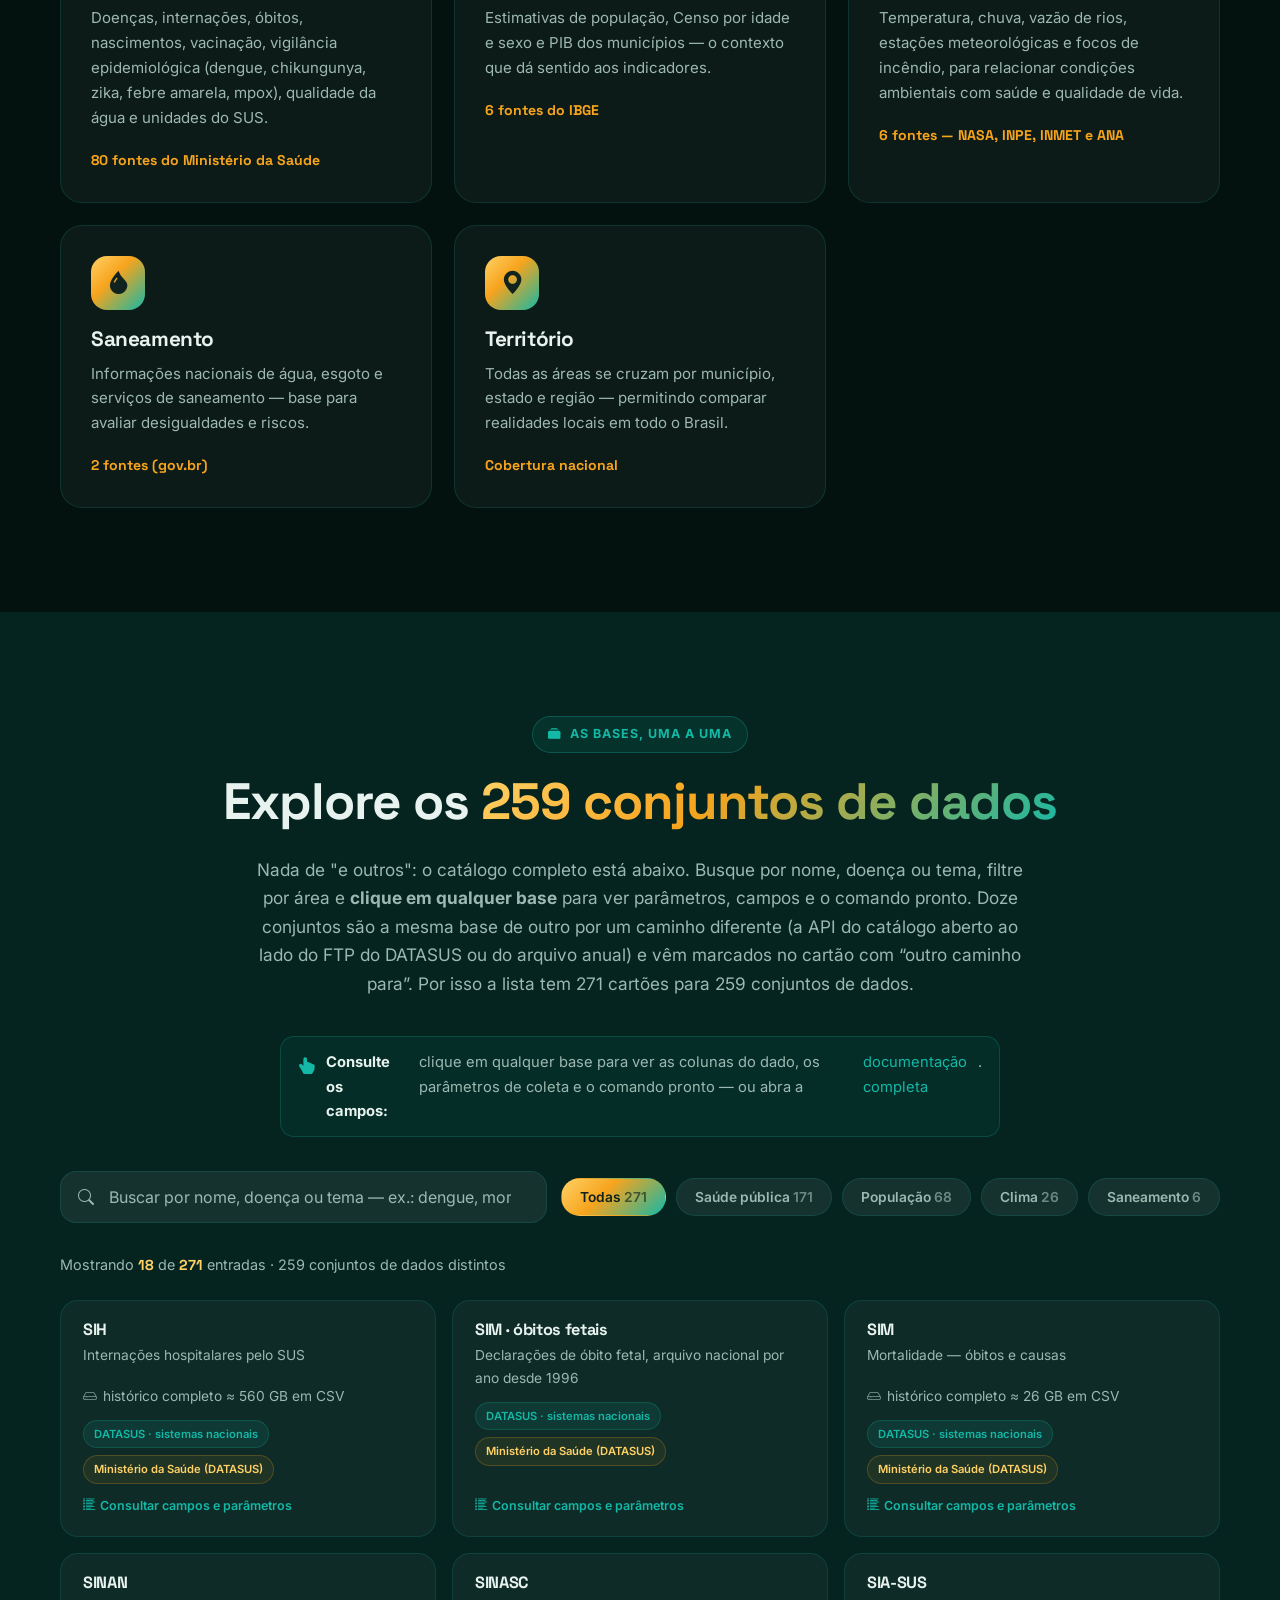
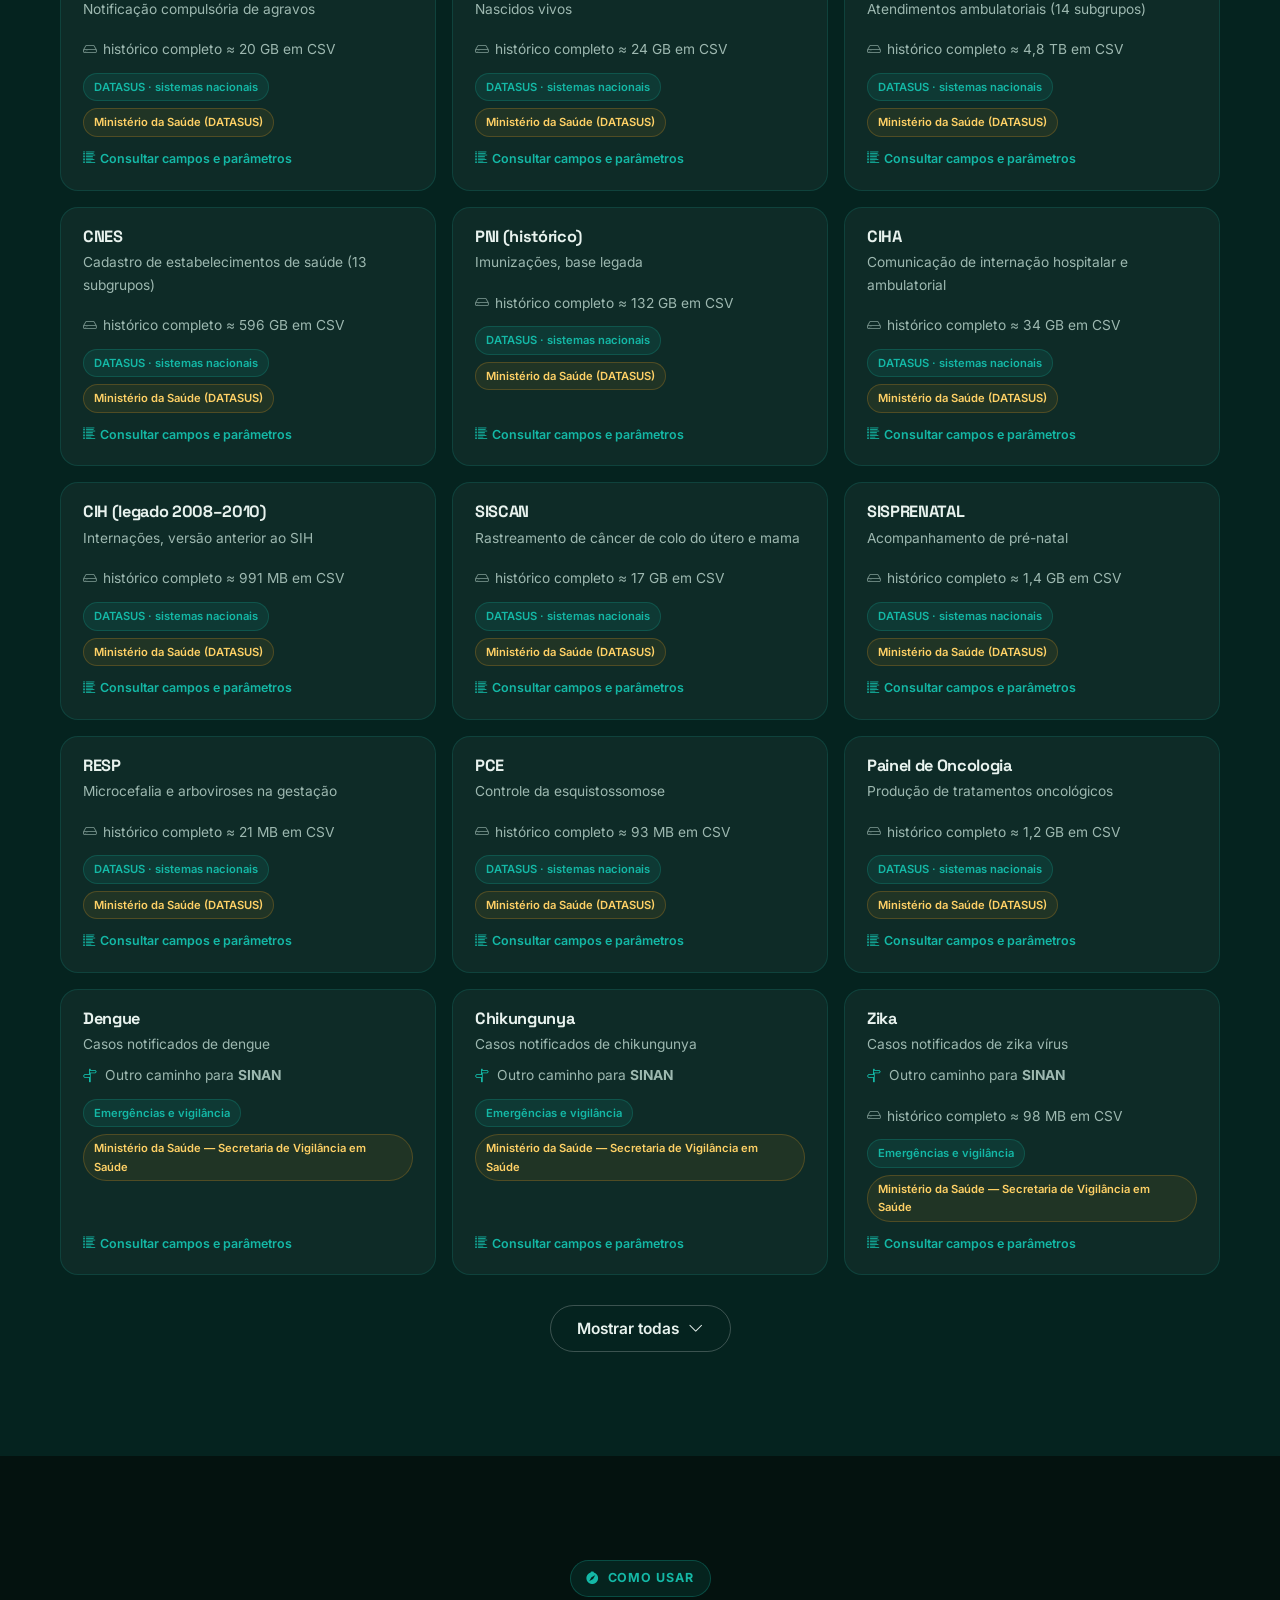
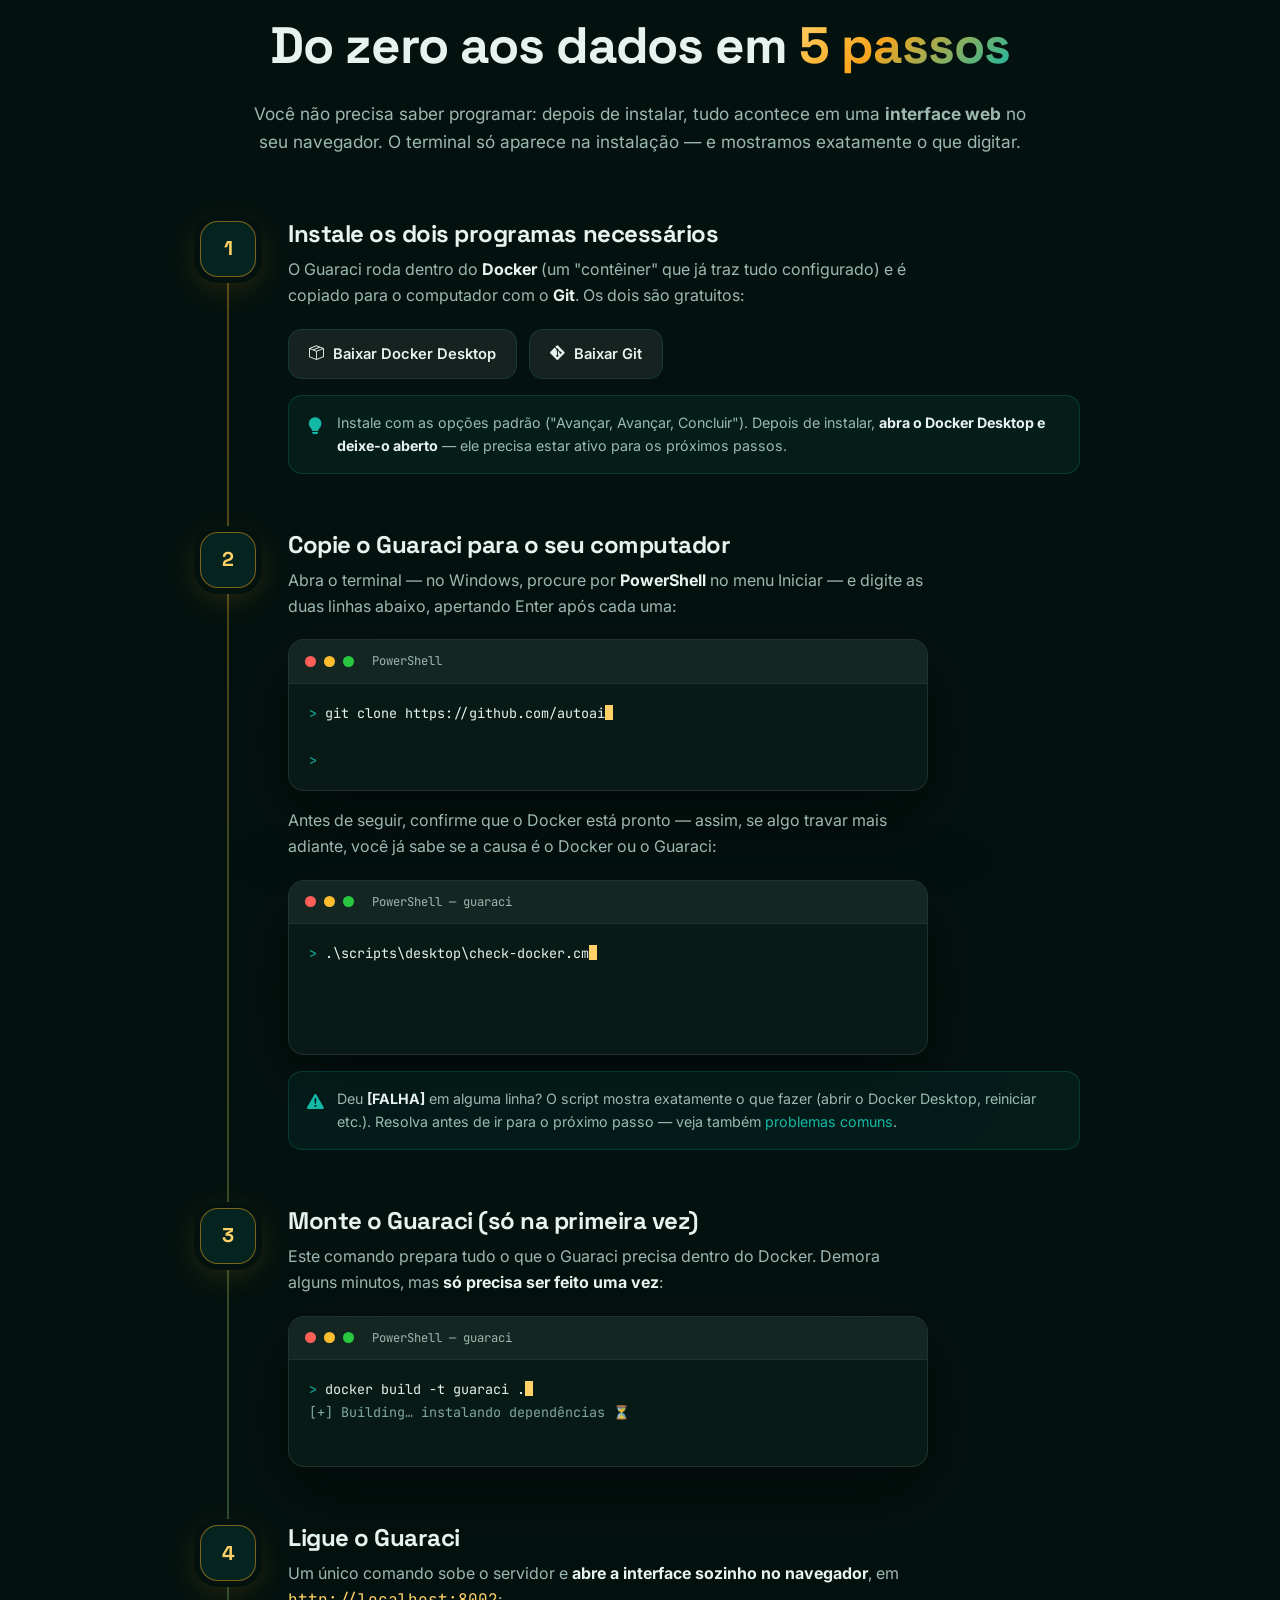
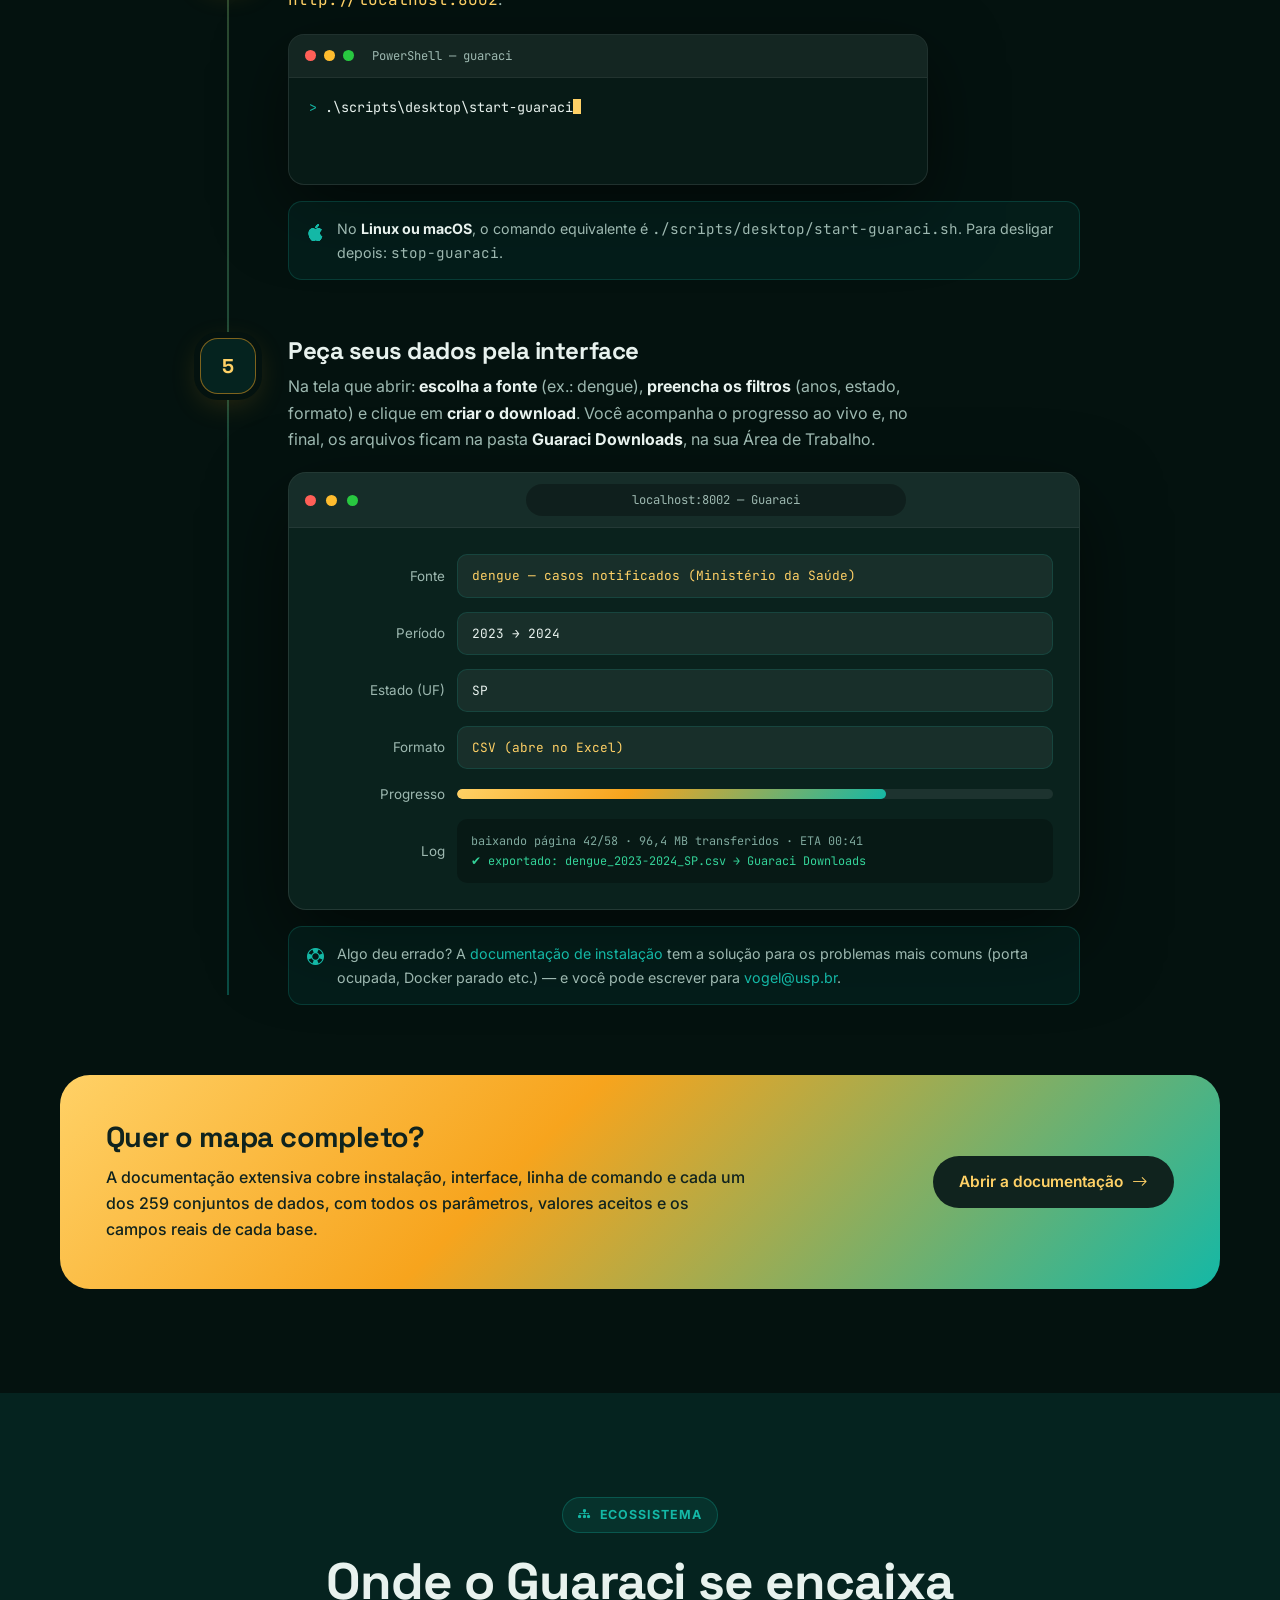
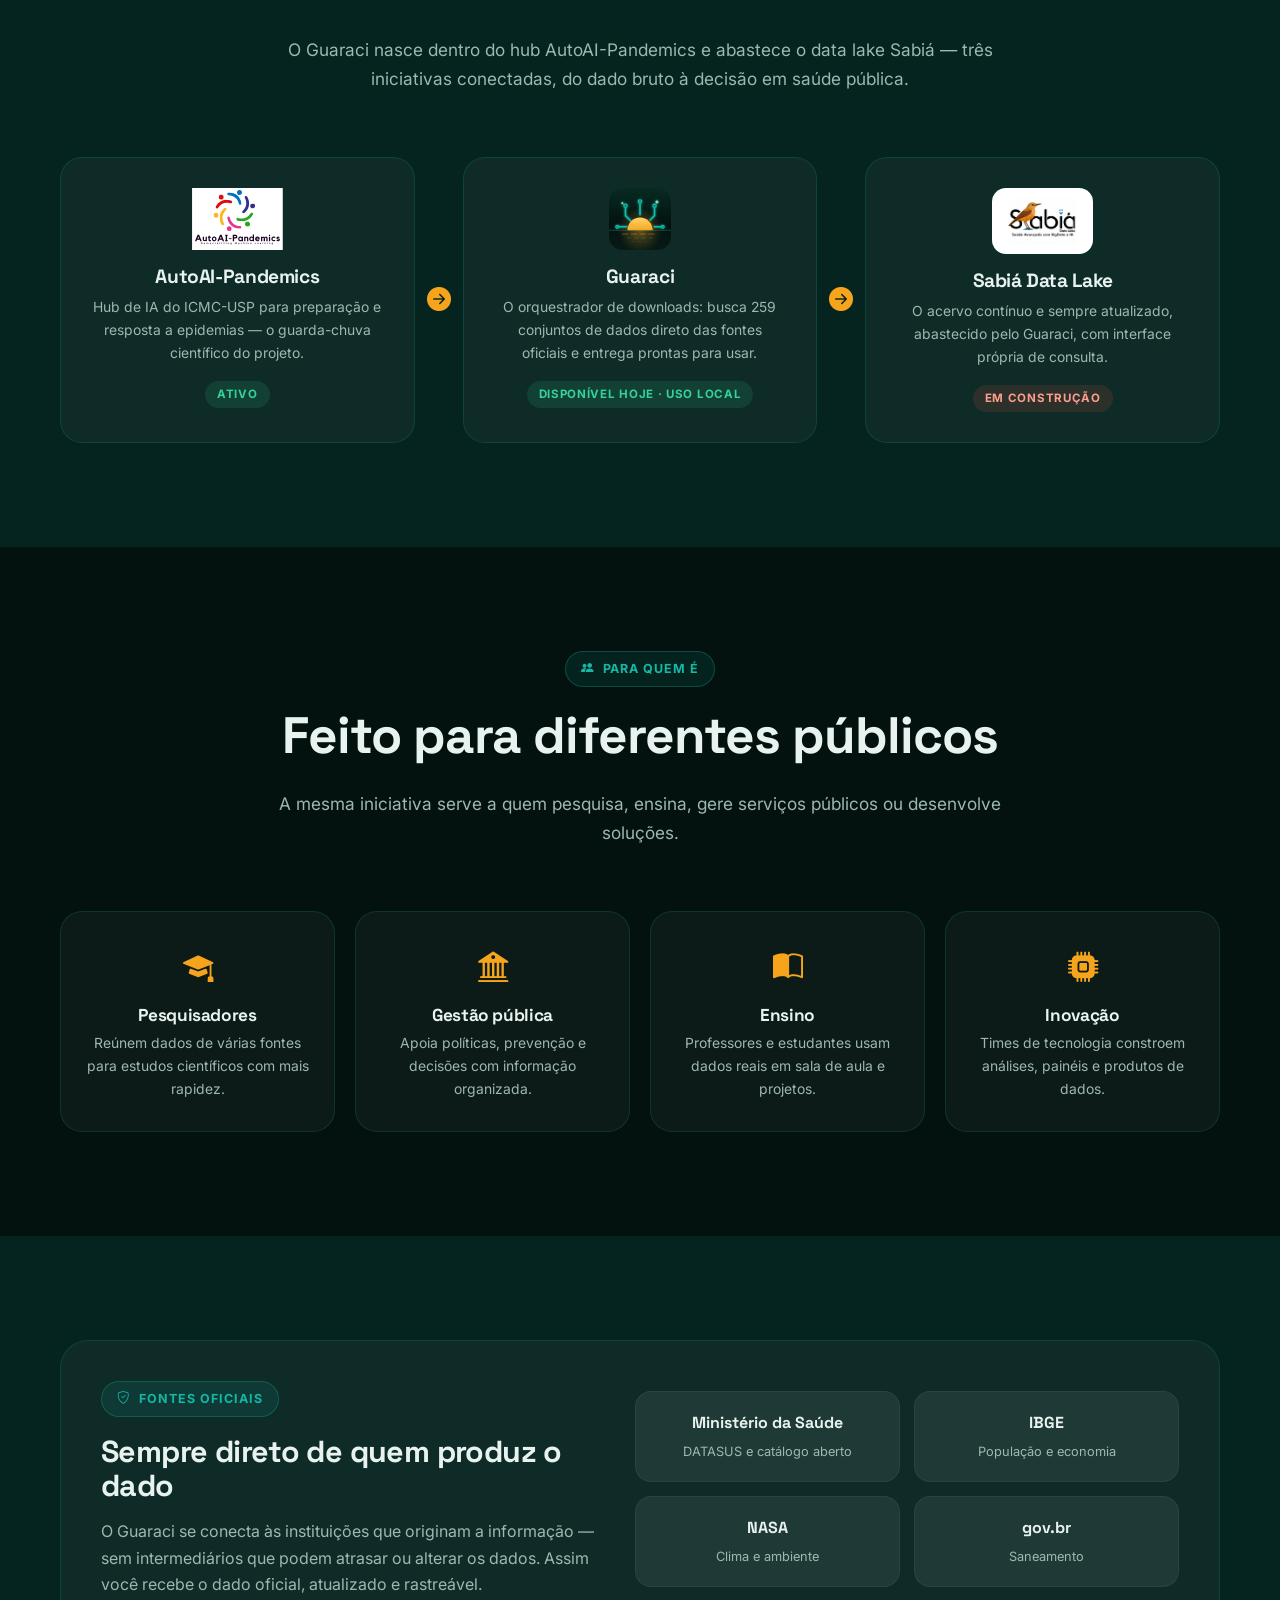
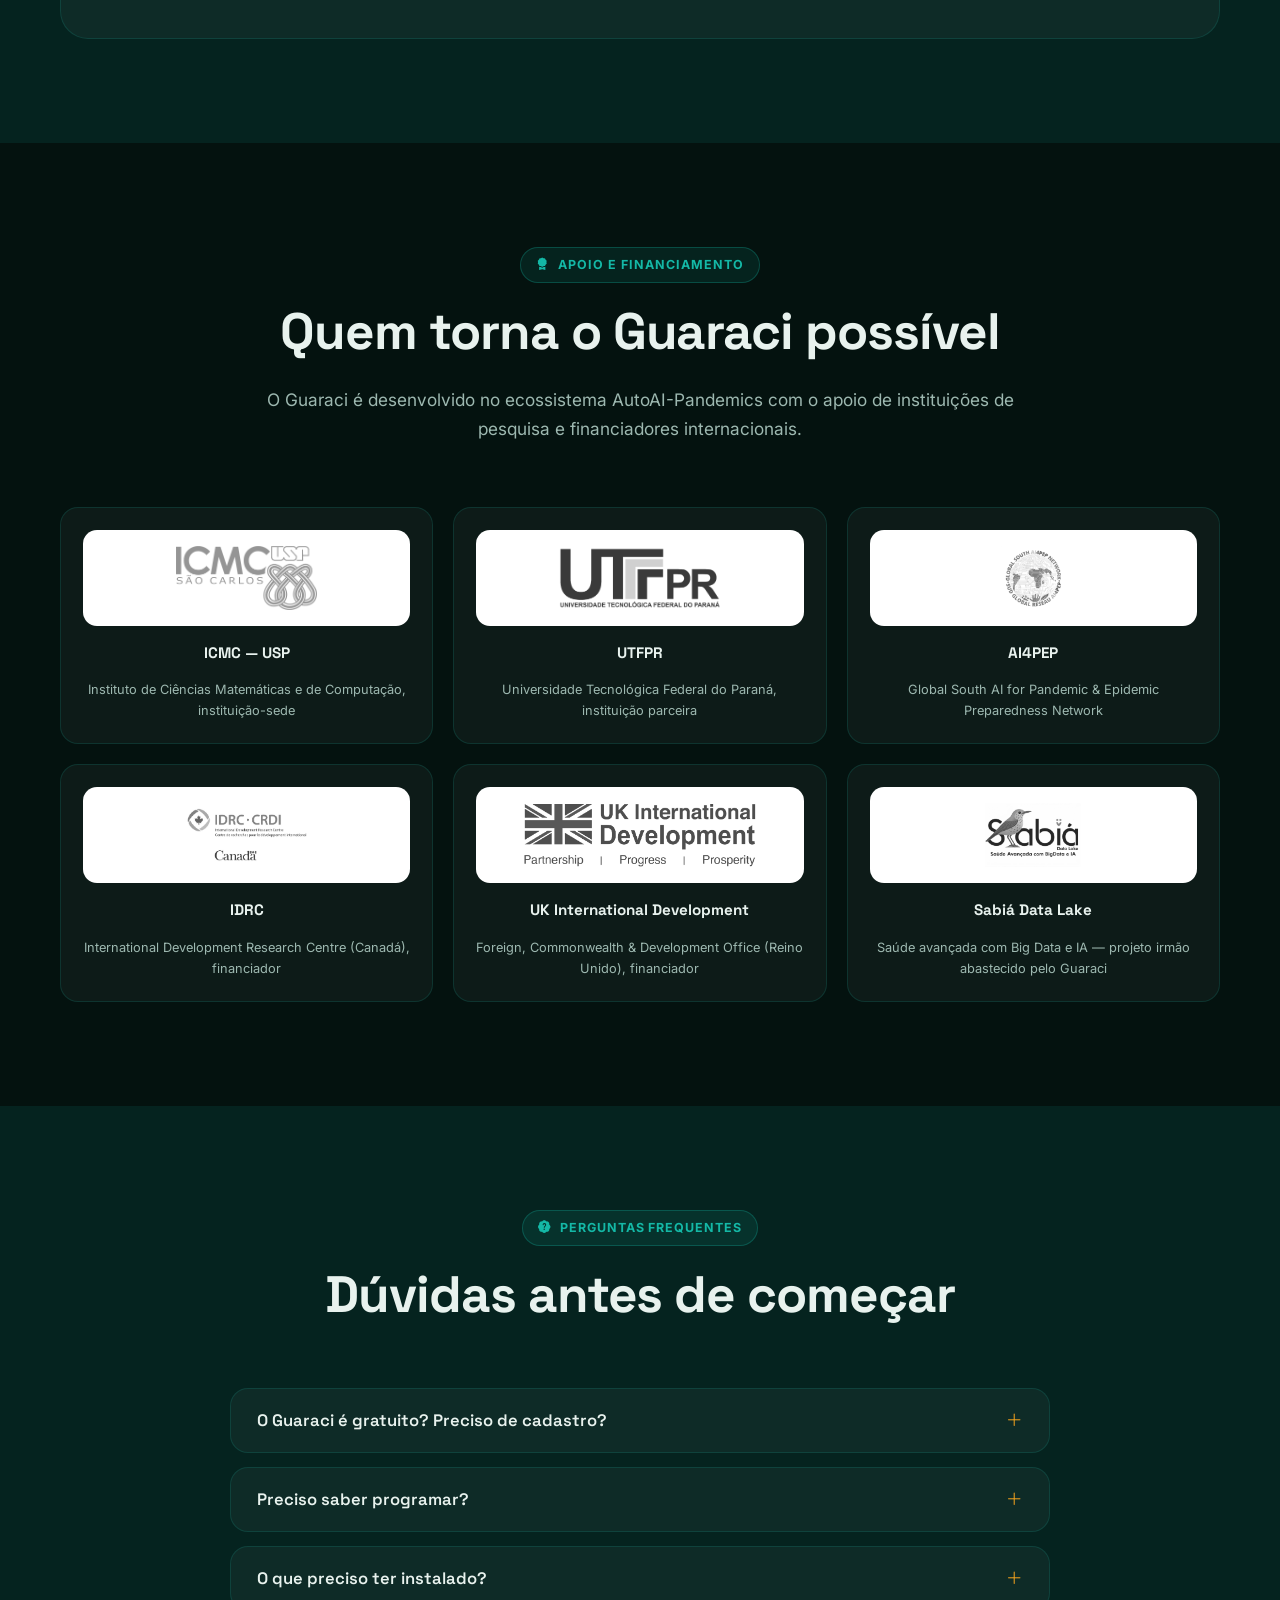
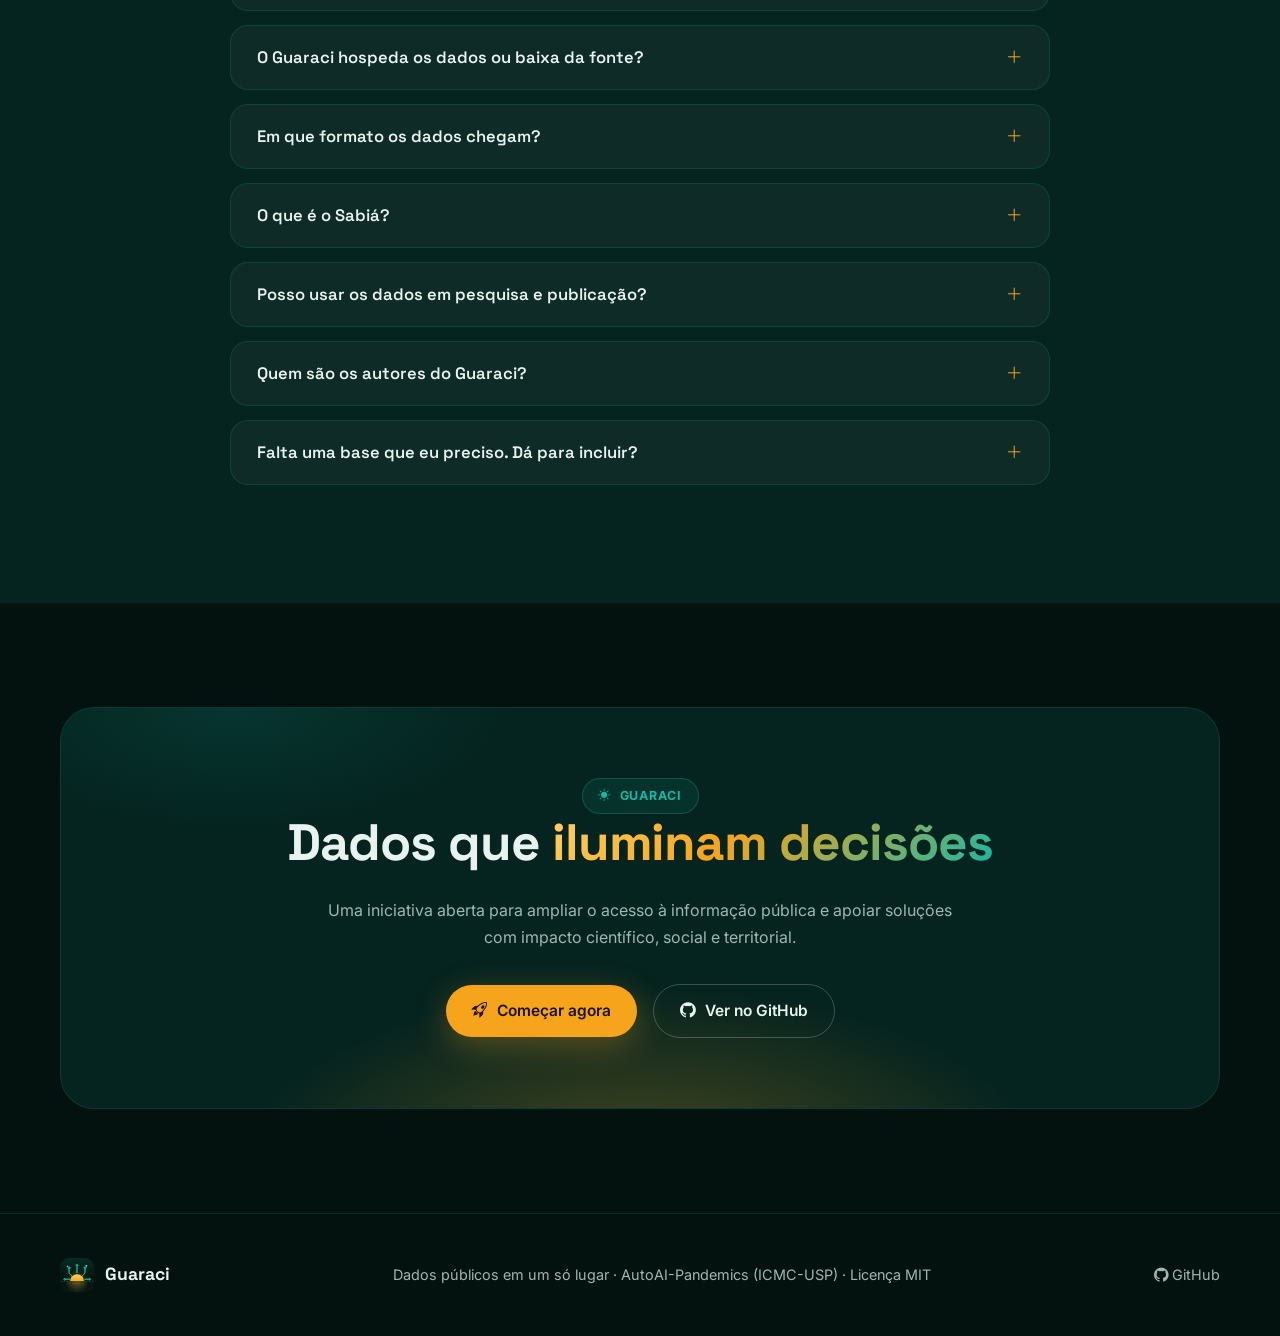
==== commit 8f8f8896: "News" ====
--- a/guaraci/index.html
+++ b/guaraci/index.html
@@ -4,10 +4,42 @@
   <meta charset="utf-8">
   <meta name="viewport" content="width=device-width, initial-scale=1">
   <title>Guaraci | Dados públicos do Brasil em um só lugar</title>
-  <meta name="description" content="O Guaraci reúne 173 bases de dados públicos brasileiros (saúde, população, clima, saneamento e território), direto das fontes oficiais, com interface web e acesso gratuito.">
+  <meta name="description" content="O Guaraci reúne 259 conjuntos de dados públicos de 32 instituições brasileiras (saúde, população, clima, saneamento e território), direto das fontes oficiais, com interface web e acesso gratuito.">
   <meta property="og:title" content="Guaraci | Dados públicos do Brasil em um só lugar">
-  <meta property="og:description" content="173 bases de dados públicos, direto das fontes oficiais, com interface web gratuita. Um projeto AutoAI-Pandemics (ICMC-USP).">  <meta property="og:type" content="website">
+  <meta property="og:description" content="259 conjuntos de dados públicos de 32 instituições, direto das fontes oficiais, com interface web gratuita. Um projeto AutoAI-Pandemics (ICMC-USP).">
+  <meta property="og:type" content="website">
+  <meta property="og:url" content="https://sabiadatalake.com.br/guaraci/">
+  <meta property="og:site_name" content="Guaraci">
+  <meta property="og:locale" content="pt_BR">
+  <meta property="og:image" content="https://sabiadatalake.com.br/guaraci/assets/video-capa.jpg">
+  <meta property="og:image:width" content="1280">
+  <meta property="og:image:height" content="720">
+  <meta property="og:image:alt" content="Interface web do Guaraci">
+  <meta name="twitter:card" content="summary_large_image">
+  <link rel="canonical" href="https://sabiadatalake.com.br/guaraci/">
   <link rel="icon" type="image/svg+xml" href="assets/logo-guaraci.svg">
+  <script type="application/ld+json">
+  {
+    "@context": "https://schema.org",
+    "@type": "SoftwareApplication",
+    "name": "Guaraci",
+    "url": "https://sabiadatalake.com.br/guaraci/",
+    "description": "Orquestrador de downloads que reúne bases de dados públicos brasileiros (saúde, população, clima, saneamento e território) direto das fontes oficiais, com interface web e linha de comando.",
+    "applicationCategory": "DeveloperApplication",
+    "operatingSystem": "Windows, macOS, Linux",
+    "inLanguage": "pt-BR",
+    "isAccessibleForFree": true,
+    "license": "https://opensource.org/licenses/MIT",
+    "offers": {"@type": "Offer", "price": "0", "priceCurrency": "BRL"},
+    "image": "https://sabiadatalake.com.br/guaraci/assets/video-capa.jpg",
+    "sameAs": ["https://github.com/autoaihub/guaraci"],
+    "publisher": {
+      "@type": "Organization",
+      "name": "AutoAI-Pandemics (ICMC-USP)",
+      "url": "https://autoaipandemics.icmc.usp.br/"
+    }
+  }
+  </script>
   <link rel="preconnect" href="https://fonts.googleapis.com">
   <link rel="preconnect" href="https://fonts.gstatic.com" crossorigin>
   <link href="https://fonts.googleapis.com/css2?family=Space+Grotesk:wght@500;600;700&family=Inter:wght@400;500;600;700&family=JetBrains+Mono:wght@400;600&display=swap" rel="stylesheet">
@@ -28,7 +60,7 @@
     <div class="nav-links">
       <a href="#o-que-e">O que é</a>
       <a href="#numeros">Em números</a>
-      <a href="#bases">As 173 bases</a>
+      <a href="#bases">Os 259 conjuntos</a>
       <a href="#como-usar">Como usar</a>
       <a href="#ecossistema">Ecossistema</a>
       <a href="#faq">Dúvidas</a>
@@ -49,7 +81,7 @@
       <p class="hero-sub">O Guaraci é um <strong>orquestrador de downloads</strong>: busca dados públicos do Brasil direto em cada fonte oficial e entrega tudo pronto para usar, com <strong>interface web</strong> e fidelidade ao dado original. Menos tempo procurando bases, mais tempo pesquisando, planejando e criando soluções para o país.</p>
       <div class="hero-ctas">
         <a href="#como-usar" class="btn btn-sun"><i class="bi bi-rocket-takeoff"></i> Começar em 5 passos</a>
-        <a href="#bases" class="btn btn-ghost">Explorar as 173 bases</a>
+        <a href="#bases" class="btn btn-ghost">Explorar os 259 conjuntos</a>
         <a href="#video" class="btn btn-ghost"><i class="bi bi-play-circle-fill"></i> Ver o vídeo</a>
       </div>
       <div class="hero-credits">
@@ -69,7 +101,7 @@
       </div>
     </div>
     <div class="hero-panel reveal">
-      <div class="hero-stat"><div class="ico"><i class="bi bi-database-fill-check"></i></div><div><strong><span data-to="173">0</span> bases</strong><span>de dados públicos reunidos</span></div></div>
+      <div class="hero-stat"><div class="ico"><i class="bi bi-database-fill-check"></i></div><div><strong><span data-to="259">0</span> conjuntos</strong><span>de dados públicos reunidos</span></div></div>
       <div class="hero-stat"><div class="ico"><i class="bi bi-diagram-3-fill"></i></div><div><strong>5 grandes áreas</strong><span>saúde, população, clima, saneamento e território</span></div></div>
       <div class="hero-stat"><div class="ico"><i class="bi bi-window-fullscreen"></i></div><div><strong>Interface web</strong><span>peça os dados por formulário, sem escrever código</span></div></div>
       <div class="hero-stat"><div class="ico"><i class="bi bi-unlock-fill"></i></div><div><strong>100% gratuito</strong><span>código aberto (MIT) para pesquisa, ensino e gestão</span></div></div>
@@ -155,12 +187,12 @@
     <div class="sec-head reveal">
       <span class="kicker"><i class="bi bi-bar-chart-fill"></i> Em números</span>
       <h2 class="sec-title">A dimensão do projeto</h2>
-      <p class="sec-lead">A conta é simples: <strong>15 instituições oficiais</strong> produzem os dados, que o Guaraci organiza em <strong>23 grupos</strong> e entrega como <strong>173 bases distintas</strong>, prontas para baixar. O catálogo lista 185 entradas porque doze delas são outro caminho para uma base já listada.</p>
+      <p class="sec-lead">A conta é simples: <strong>32 instituições oficiais</strong> produzem os dados, que o Guaraci organiza em <strong>30 grupos</strong> e entrega como <strong>259 conjuntos de dados distintos</strong>, prontas para baixar. O catálogo lista 271 entradas porque doze delas são outro caminho para uma base já listada.</p>
     </div>
     <div class="metrics">
-      <div class="metric reveal"><div class="num grad-text"><span data-to="15">0</span></div><div class="lbl">instituições oficiais na origem: Ministério da Saúde, IBGE, NASA, INPE, INMET, ANA, CETESB, ANVISA, MMA, IBAMA, Tesouro Nacional, INEP, PRF, INCA e gov.br</div></div>
-      <div class="metric reveal" data-delay="90"><div class="num grad-text"><span data-to="23">0</span></div><div class="lbl">grupos no catálogo, reunindo bases de uma mesma família</div></div>
-      <div class="metric reveal" data-delay="180"><div class="num grad-text"><span data-to="173">0</span></div><div class="lbl">bases distintas prontas para baixar, listadas uma a uma nesta página</div></div>
+      <div class="metric reveal"><div class="num grad-text"><span data-to="32">0</span></div><div class="lbl">instituições oficiais na origem: Ministério da Saúde, IBGE, NASA, INPE, INMET, ANA, CETESB, ANVISA, MMA, IBAMA, Tesouro Nacional, INEP, PRF, INCA, MDS, SGB, FUNAI, MTE, MDHC, SENAPPEN, ISP-RJ, Detran-SP, Transferegov, IPEA, CVE-SP, CGU, Compras.gov.br, PNCP, MapBiomas, SSP-SP, Prefeitura do Rio de Janeiro e gov.br</div></div>
+      <div class="metric reveal" data-delay="90"><div class="num grad-text"><span data-to="30">0</span></div><div class="lbl">grupos no catálogo, reunindo bases de uma mesma família</div></div>
+      <div class="metric reveal" data-delay="180"><div class="num grad-text"><span data-to="259">0</span></div><div class="lbl">conjuntos de dados distintos prontos para baixar, listados um a um nesta página</div></div>
       <div class="metric reveal" data-delay="270"><div class="num grad-text">BR</div><div class="lbl">dados nacionais, estaduais e municipais — de todo o país</div></div>
     </div>
     <div class="impact reveal">
@@ -196,8 +228,8 @@
   <div class="container">
     <div class="sec-head reveal">
       <span class="kicker"><i class="bi bi-collection-fill"></i> As bases, uma a uma</span>
-      <h2 class="sec-title">Explore as <span class="grad-text">173 bases</span></h2>
-      <p class="sec-lead">Nada de "e outros": o catálogo completo está abaixo. Busque por nome, doença ou tema, filtre por área e <strong>clique em qualquer base</strong> para ver parâmetros, campos e o comando pronto. Doze conjuntos são a mesma base de outro por um caminho diferente (a API do catálogo aberto ao lado do FTP do DATASUS ou do arquivo anual) e vêm marcados no cartão com “outro caminho para”. Por isso a lista tem 185 cartões para 173 bases.</p>
+      <h2 class="sec-title">Explore os <span class="grad-text">259 conjuntos de dados</span></h2>
+      <p class="sec-lead">Nada de "e outros": o catálogo completo está abaixo. Busque por nome, doença ou tema, filtre por área e <strong>clique em qualquer base</strong> para ver parâmetros, campos e o comando pronto. Doze conjuntos são a mesma base de outro por um caminho diferente (a API do catálogo aberto ao lado do FTP do DATASUS ou do arquivo anual) e vêm marcados no cartão com “outro caminho para”. Por isso a lista tem 271 cartões para 259 conjuntos de dados.</p>
     </div>
     <p class="explorer-hint reveal"><i class="bi bi-hand-index-thumb-fill"></i> <strong>Consulte os campos:</strong> clique em qualquer base para ver as colunas do dado, os parâmetros de coleta e o comando pronto — ou abra a <a href="docs.html#catalogo">documentação completa</a>.</p>
     <div class="explorer-bar reveal">
@@ -322,7 +354,7 @@
     <div class="impact reveal" style="margin-top:70px;">
       <div>
         <h3>Quer o mapa completo?</h3>
-        <p>A documentação extensiva cobre instalação, interface, linha de comando e cada uma das 173 bases, com todos os parâmetros, valores aceitos e os campos reais de cada base.</p>
+        <p>A documentação extensiva cobre instalação, interface, linha de comando e cada um dos 259 conjuntos de dados, com todos os parâmetros, valores aceitos e os campos reais de cada base.</p>
       </div>
       <a href="docs.html" class="btn">Abrir a documentação <i class="bi bi-arrow-right"></i></a>
     </div>
@@ -349,7 +381,7 @@
         <img src="assets/logo-guaraci.svg" alt="Logo do Guaraci" data-logo>
         <span data-logo-fallback style="display:none;width:62px;height:62px;border-radius:18px;background:var(--grad);place-items:center;color:#10231e;font-size:1.7rem;margin-bottom:8px;"><i class="bi bi-sun-fill"></i></span>
         <h3>Guaraci</h3>
-        <p>O orquestrador de downloads: busca 173 bases direto das fontes oficiais e entrega prontas para usar.</p>
+        <p>O orquestrador de downloads: busca 259 conjuntos de dados direto das fontes oficiais e entrega prontas para usar.</p>
         <span class="stage live">Disponível hoje · uso local</span>
       </div>
       <div class="eco-arrow"><i class="bi bi-arrow-right-circle-fill"></i></div>
